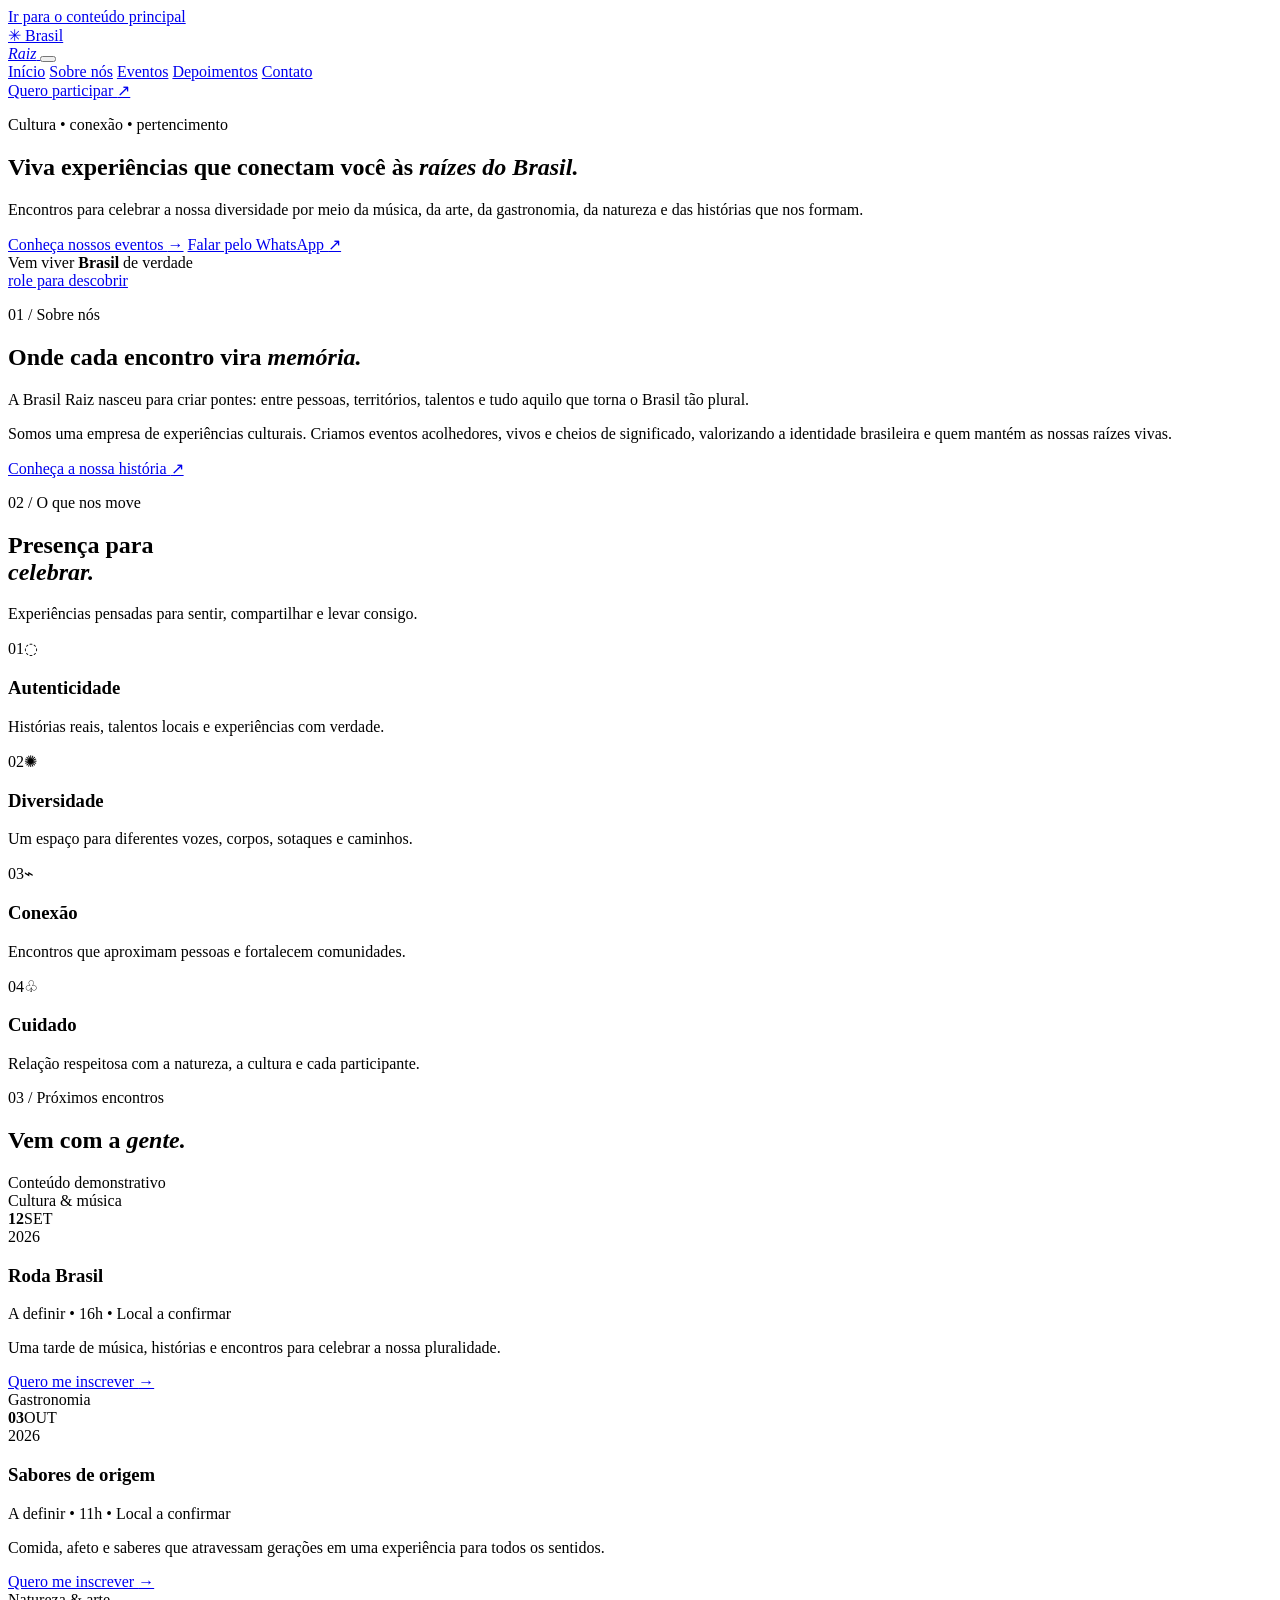
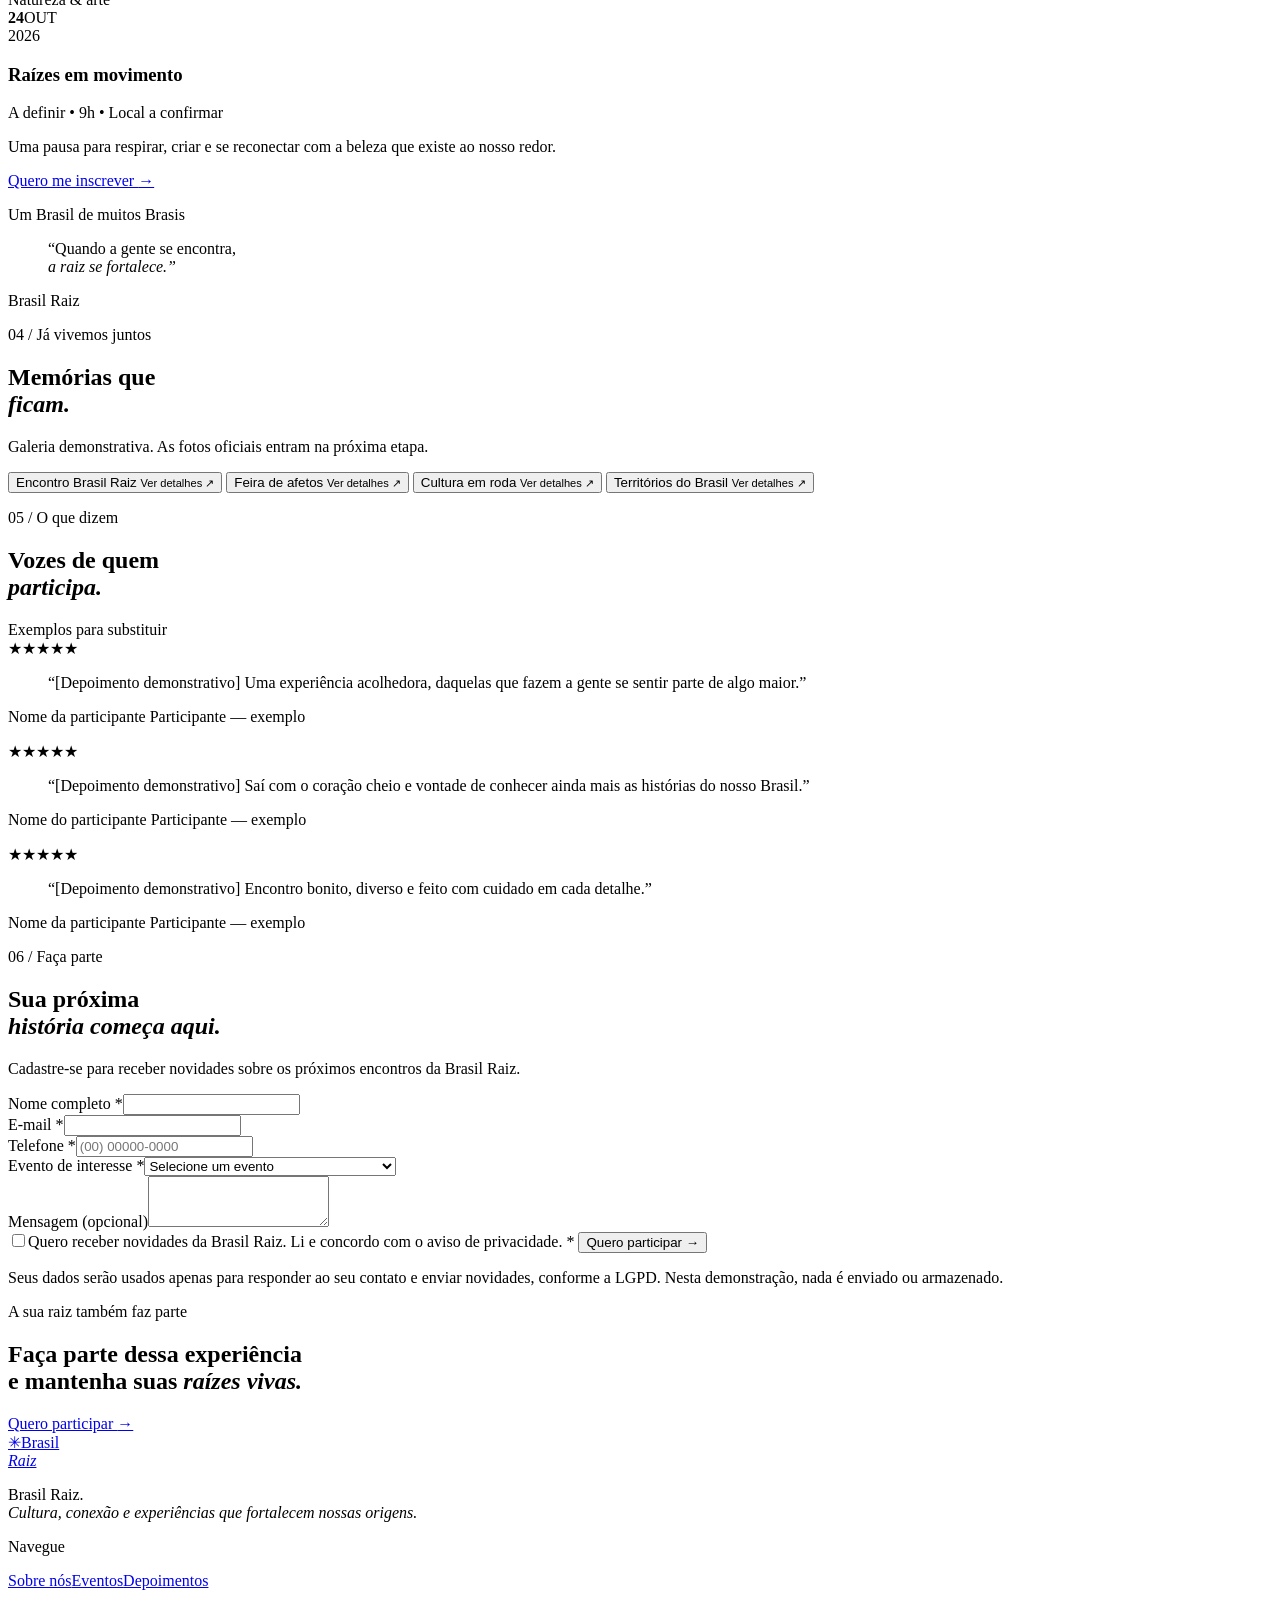
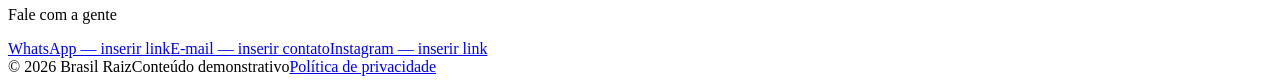
==== index.html @ 920eb9b8 "STRO" ====
<!doctype html>
<html lang="pt-BR">
  <head>
    <meta charset="UTF-8" />
    <meta name="viewport" content="width=device-width, initial-scale=1.0" />
    <meta name="description" content="Brasil Raiz: eventos, cultura, natureza e experiências que conectam você às raízes do Brasil." />
    <meta name="theme-color" content="#00A859" />
    <title>Brasil Raiz | Cultura, conexão e experiências</title>
    <link rel="preconnect" href="https://fonts.googleapis.com" />
    <link rel="preconnect" href="https://fonts.gstatic.com" crossorigin />
    <link href="https://fonts.googleapis.com/css2?family=DM+Sans:wght@400;500;600;700&family=Playfair+Display:ital,wght@0,500;0,600;1,500;1,600&display=swap" rel="stylesheet" />
    <link rel="stylesheet" href="Untitled-2.css" />
  </head>
  <body>
    <a class="skip-link" href="#conteudo">Ir para o conteúdo principal</a>

    <header class="site-header">
      <a class="brand" href="#inicio" aria-label="Brasil Raiz, início">
        <span class="brand-mark" aria-hidden="true">✳</span>
        <span>Brasil<br /><em>Raiz</em></span>
      </a>

      <button class="menu-toggle" type="button" aria-label="Abrir menu" aria-expanded="false" aria-controls="main-nav">
        <span></span><span></span>
      </button>

      <nav class="main-nav" id="main-nav" aria-label="Navegação principal">
        <a href="#inicio">Início</a>
        <a href="#sobre">Sobre nós</a>
        <a href="#eventos">Eventos</a>
        <a href="#depoimentos">Depoimentos</a>
        <a href="#contato">Contato</a>
      </nav>

      <a class="button button-small button-yellow header-cta" href="#inscricao">Quero participar <span>↗</span></a>
    </header>

    <main id="conteudo">
      <section class="hero" id="inicio" aria-labelledby="hero-title">
        <div class="hero-copy reveal">
          <p class="eyebrow light">Cultura • conexão • pertencimento</p>
          <h1 id="hero-title">Viva experiências que conectam você às <em>raízes do Brasil.</em></h1>
          <p class="hero-text">Encontros para celebrar a nossa diversidade por meio da música, da arte, da gastronomia, da natureza e das histórias que nos formam.</p>
          <div class="hero-actions">
            <a class="button button-yellow" href="#eventos">Conheça nossos eventos <span>→</span></a>
            <a class="button button-outline-light js-whatsapp" href="#contato">Falar pelo WhatsApp <span>↗</span></a>
          </div>
        </div>
        <div class="hero-badge" aria-hidden="true">
          <span>Vem viver</span>
          <strong>Brasil</strong>
          <span>de verdade</span>
        </div>
        <a class="hero-scroll" href="#sobre"><span>role para descobrir</span><span class="scroll-line"></span></a>
      </section>

      <section class="intro section-pad" id="sobre" aria-labelledby="sobre-title">
        <div class="intro-heading reveal">
          <p class="eyebrow">01 / Sobre nós</p>
          <h2 id="sobre-title">Onde cada encontro vira <em>memória.</em></h2>
        </div>
        <div class="intro-content reveal">
          <p class="large-copy">A Brasil Raiz nasceu para criar pontes: entre pessoas, territórios, talentos e tudo aquilo que torna o Brasil tão plural.</p>
          <p>Somos uma empresa de experiências culturais. Criamos eventos acolhedores, vivos e cheios de significado, valorizando a identidade brasileira e quem mantém as nossas raízes vivas.</p>
          <a class="text-link" href="#contato">Conheça a nossa história <span>↗</span></a>
        </div>
      </section>

      <section class="values section-pad" aria-labelledby="valores-title">
        <div class="section-intro reveal">
          <div>
            <p class="eyebrow">02 / O que nos move</p>
            <h2 id="valores-title">Presença para<br /><em>celebrar.</em></h2>
          </div>
          <p class="section-note">Experiências pensadas para sentir, compartilhar e levar consigo.</p>
        </div>
        <div class="value-grid">
          <article class="value-card reveal">
            <span class="value-number">01</span><span class="value-icon" aria-hidden="true">◌</span>
            <h3>Autenticidade</h3><p>Histórias reais, talentos locais e experiências com verdade.</p>
          </article>
          <article class="value-card value-card-highlight reveal">
            <span class="value-number">02</span><span class="value-icon" aria-hidden="true">✺</span>
            <h3>Diversidade</h3><p>Um espaço para diferentes vozes, corpos, sotaques e caminhos.</p>
          </article>
          <article class="value-card reveal">
            <span class="value-number">03</span><span class="value-icon" aria-hidden="true">⌁</span>
            <h3>Conexão</h3><p>Encontros que aproximam pessoas e fortalecem comunidades.</p>
          </article>
          <article class="value-card reveal">
            <span class="value-number">04</span><span class="value-icon" aria-hidden="true">♧</span>
            <h3>Cuidado</h3><p>Relação respeitosa com a natureza, a cultura e cada participante.</p>
          </article>
        </div>
      </section>

      <section class="events section-pad" id="eventos" aria-labelledby="eventos-title">
        <div class="section-intro reveal">
          <div>
            <p class="eyebrow">03 / Próximos encontros</p>
            <h2 id="eventos-title">Vem com a <em>gente.</em></h2>
          </div>
          <span class="demo-label">Conteúdo demonstrativo</span>
        </div>
        <div class="event-grid">
          <article class="event-card reveal">
            <div class="event-image event-image-one" role="img" aria-label="Pessoas reunidas em um evento cultural ao ar livre">
              <span class="event-category">Cultura &amp; música</span>
            </div>
            <div class="event-body">
              <div class="event-date"><strong>12</strong><span>SET<br />2026</span></div>
              <div><h3>Roda Brasil</h3><p class="event-meta">A definir • 16h • Local a confirmar</p><p>Uma tarde de música, histórias e encontros para celebrar a nossa pluralidade.</p></div>
            </div>
            <a class="text-link event-link" href="#inscricao" data-event="Roda Brasil">Quero me inscrever <span>→</span></a>
          </article>
          <article class="event-card reveal">
            <div class="event-image event-image-two" role="img" aria-label="Mesa com elementos de gastronomia brasileira">
              <span class="event-category">Gastronomia</span>
            </div>
            <div class="event-body">
              <div class="event-date"><strong>03</strong><span>OUT<br />2026</span></div>
              <div><h3>Sabores de origem</h3><p class="event-meta">A definir • 11h • Local a confirmar</p><p>Comida, afeto e saberes que atravessam gerações em uma experiência para todos os sentidos.</p></div>
            </div>
            <a class="text-link event-link" href="#inscricao" data-event="Sabores de origem">Quero me inscrever <span>→</span></a>
          </article>
          <article class="event-card reveal">
            <div class="event-image event-image-three" role="img" aria-label="Paisagem natural brasileira com vegetação exuberante">
              <span class="event-category">Natureza &amp; arte</span>
            </div>
            <div class="event-body">
              <div class="event-date"><strong>24</strong><span>OUT<br />2026</span></div>
              <div><h3>Raízes em movimento</h3><p class="event-meta">A definir • 9h • Local a confirmar</p><p>Uma pausa para respirar, criar e se reconectar com a beleza que existe ao nosso redor.</p></div>
            </div>
            <a class="text-link event-link" href="#inscricao" data-event="Raízes em movimento">Quero me inscrever <span>→</span></a>
          </article>
        </div>
      </section>

      <section class="quote-band">
        <p class="eyebrow light">Um Brasil de muitos Brasis</p>
        <blockquote>“Quando a gente se encontra,<br /><em>a raiz se fortalece.”</em></blockquote>
        <span class="quote-signature">Brasil Raiz</span>
      </section>

      <section class="gallery section-pad" id="realizados" aria-labelledby="realizados-title">
        <div class="section-intro reveal">
          <div>
            <p class="eyebrow">04 / Já vivemos juntos</p>
            <h2 id="realizados-title">Memórias que<br /><em>ficam.</em></h2>
          </div>
          <p class="section-note">Galeria demonstrativa. As fotos oficiais entram na próxima etapa.</p>
        </div>
        <div class="gallery-grid">
          <button class="gallery-item gallery-one reveal" type="button" data-title="Encontro Brasil Raiz" aria-label="Ver detalhes do Encontro Brasil Raiz"><span>Encontro Brasil Raiz <small>Ver detalhes ↗</small></span></button>
          <button class="gallery-item gallery-two reveal" type="button" data-title="Feira de afetos" aria-label="Ver detalhes da Feira de afetos"><span>Feira de afetos <small>Ver detalhes ↗</small></span></button>
          <button class="gallery-item gallery-three reveal" type="button" data-title="Cultura em roda" aria-label="Ver detalhes da Cultura em roda"><span>Cultura em roda <small>Ver detalhes ↗</small></span></button>
          <button class="gallery-item gallery-four reveal" type="button" data-title="Territórios do Brasil" aria-label="Ver detalhes de Territórios do Brasil"><span>Territórios do Brasil <small>Ver detalhes ↗</small></span></button>
        </div>
      </section>

      <section class="testimonials section-pad" id="depoimentos" aria-labelledby="depoimentos-title">
        <div class="section-intro reveal">
          <div><p class="eyebrow">05 / O que dizem</p><h2 id="depoimentos-title">Vozes de quem<br /><em>participa.</em></h2></div>
          <span class="demo-label">Exemplos para substituir</span>
        </div>
        <div class="testimonial-grid">
          <article class="testimonial reveal"><div class="stars" aria-label="Avaliação demonstrativa: 5 de 5 estrelas">★★★★★</div><blockquote>“[Depoimento demonstrativo] Uma experiência acolhedora, daquelas que fazem a gente se sentir parte de algo maior.”</blockquote><p class="person">Nome da participante <span>Participante — exemplo</span></p></article>
          <article class="testimonial testimonial-green reveal"><div class="stars" aria-label="Avaliação demonstrativa: 5 de 5 estrelas">★★★★★</div><blockquote>“[Depoimento demonstrativo] Saí com o coração cheio e vontade de conhecer ainda mais as histórias do nosso Brasil.”</blockquote><p class="person">Nome do participante <span>Participante — exemplo</span></p></article>
          <article class="testimonial reveal"><div class="stars" aria-label="Avaliação demonstrativa: 5 de 5 estrelas">★★★★★</div><blockquote>“[Depoimento demonstrativo] Encontro bonito, diverso e feito com cuidado em cada detalhe.”</blockquote><p class="person">Nome da participante <span>Participante — exemplo</span></p></article>
        </div>
      </section>

      <section class="signup section-pad" id="inscricao" aria-labelledby="inscricao-title">
        <div class="signup-copy reveal">
          <p class="eyebrow light">06 / Faça parte</p>
          <h2 id="inscricao-title">Sua próxima<br /><em>história começa aqui.</em></h2>
          <p>Cadastre-se para receber novidades sobre os próximos encontros da Brasil Raiz.</p>
        </div>
        <form class="signup-form reveal" id="signup-form" novalidate>
          <div class="form-row">
            <div class="field"><label for="name">Nome completo <span>*</span></label><input id="name" name="name" type="text" autocomplete="name" aria-describedby="name-error" required /><small class="field-error" id="name-error"></small></div>
            <div class="field"><label for="email">E-mail <span>*</span></label><input id="email" name="email" type="email" autocomplete="email" aria-describedby="email-error" required /><small class="field-error" id="email-error"></small></div>
          </div>
          <div class="form-row">
            <div class="field"><label for="phone">Telefone <span>*</span></label><input id="phone" name="phone" type="tel" inputmode="tel" autocomplete="tel" aria-describedby="phone-error" placeholder="(00) 00000-0000" required /><small class="field-error" id="phone-error"></small></div>
            <div class="field"><label for="event">Evento de interesse <span>*</span></label><select id="event" name="event" aria-describedby="event-error" required><option value="">Selecione um evento</option><option>Roda Brasil (demonstração)</option><option>Sabores de origem (demonstração)</option><option>Raízes em movimento (demonstração)</option></select><small class="field-error" id="event-error"></small></div>
          </div>
          <div class="field"><label for="message">Mensagem <span>(opcional)</span></label><textarea id="message" name="message" rows="3"></textarea></div>
          <label class="checkbox-field"><input id="consent" name="consent" type="checkbox" aria-describedby="consent-error" required /><span>Quero receber novidades da Brasil Raiz. Li e concordo com o aviso de privacidade. <span>*</span></span></label>
          <small class="field-error" id="consent-error"></small>
          <button class="button button-yellow" type="submit">Quero participar <span>→</span></button>
          <p class="privacy-note">Seus dados serão usados apenas para responder ao seu contato e enviar novidades, conforme a LGPD. Nesta demonstração, nada é enviado ou armazenado.</p>
          <p class="form-feedback" id="form-feedback" role="status" aria-live="polite"></p>
        </form>
      </section>

      <section class="final-cta" aria-labelledby="cta-title">
        <p class="eyebrow">A sua raiz também faz parte</p>
        <h2 id="cta-title">Faça parte dessa experiência<br />e mantenha suas <em>raízes vivas.</em></h2>
        <a class="button button-dark" href="#inscricao">Quero participar <span>→</span></a>
      </section>
    </main>

    <footer class="site-footer" id="contato">
      <div class="footer-top">
        <a class="brand footer-brand" href="#inicio" aria-label="Brasil Raiz, início"><span class="brand-mark" aria-hidden="true">✳</span><span>Brasil<br /><em>Raiz</em></span></a>
        <p>Brasil Raiz.<br /><em>Cultura, conexão e experiências que fortalecem nossas origens.</em></p>
        <div class="footer-links">
          <div><p class="eyebrow">Navegue</p><a href="#sobre">Sobre nós</a><a href="#eventos">Eventos</a><a href="#depoimentos">Depoimentos</a></div>
          <div><p class="eyebrow">Fale com a gente</p><a class="js-whatsapp" href="#contato">WhatsApp — inserir link</a><a href="#contato">E-mail — inserir contato</a><a href="#contato">Instagram — inserir link</a></div>
        </div>
      </div>
      <div class="footer-bottom"><span>© 2026 Brasil Raiz</span><span>Conteúdo demonstrativo</span><a href="#contato">Política de privacidade</a></div>
    </footer>

    <div class="modal" id="detail-modal" role="dialog" aria-modal="true" aria-labelledby="modal-title" hidden>
      <div class="modal-card"><button class="modal-close" type="button" aria-label="Fechar detalhes">×</button><p class="eyebrow">Memória Brasil Raiz</p><h2 id="modal-title">Evento realizado</h2><p>Esta área receberá fotos, vídeos e a história completa do evento. O conteúdo oficial será adicionado quando for enviado.</p></div>
    </div>
    <div class="toast" role="status" aria-live="polite"></div>
    <script src="Untitled-1.js"></script>
  </body>
</html>
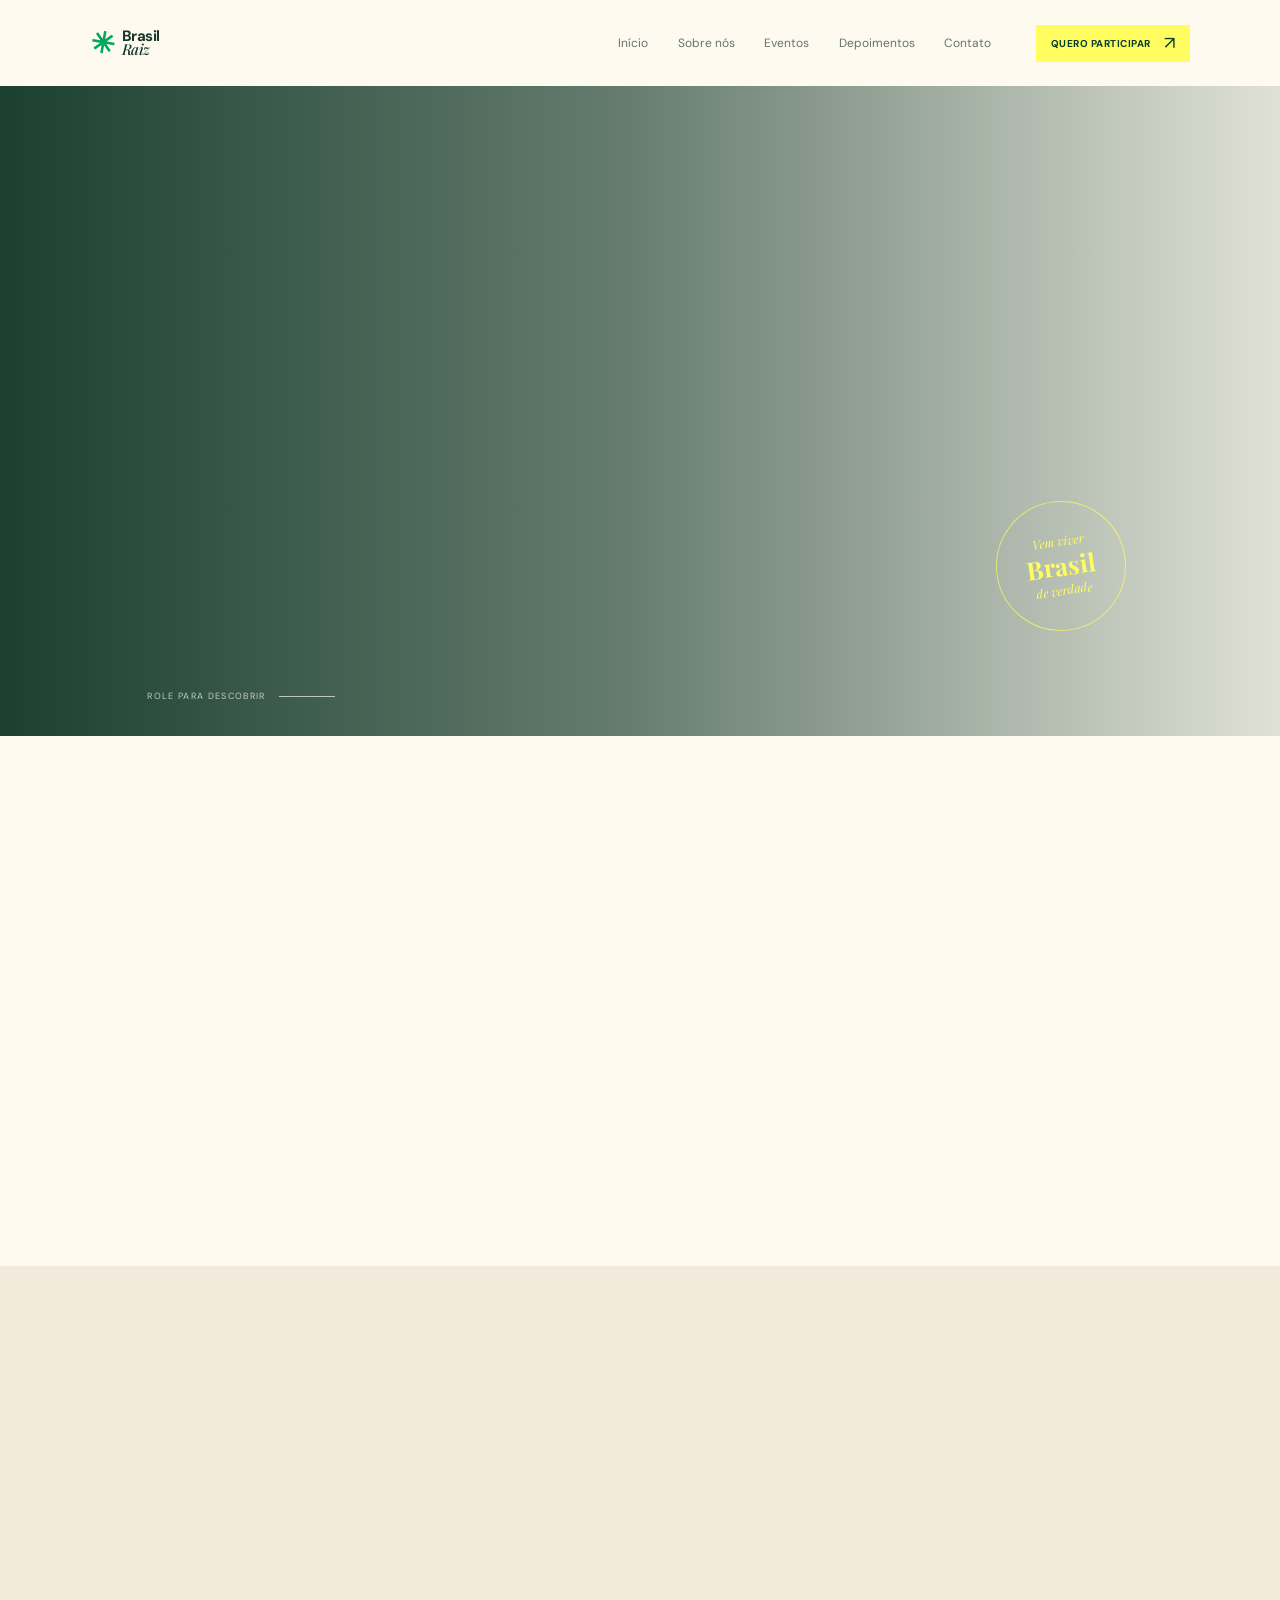
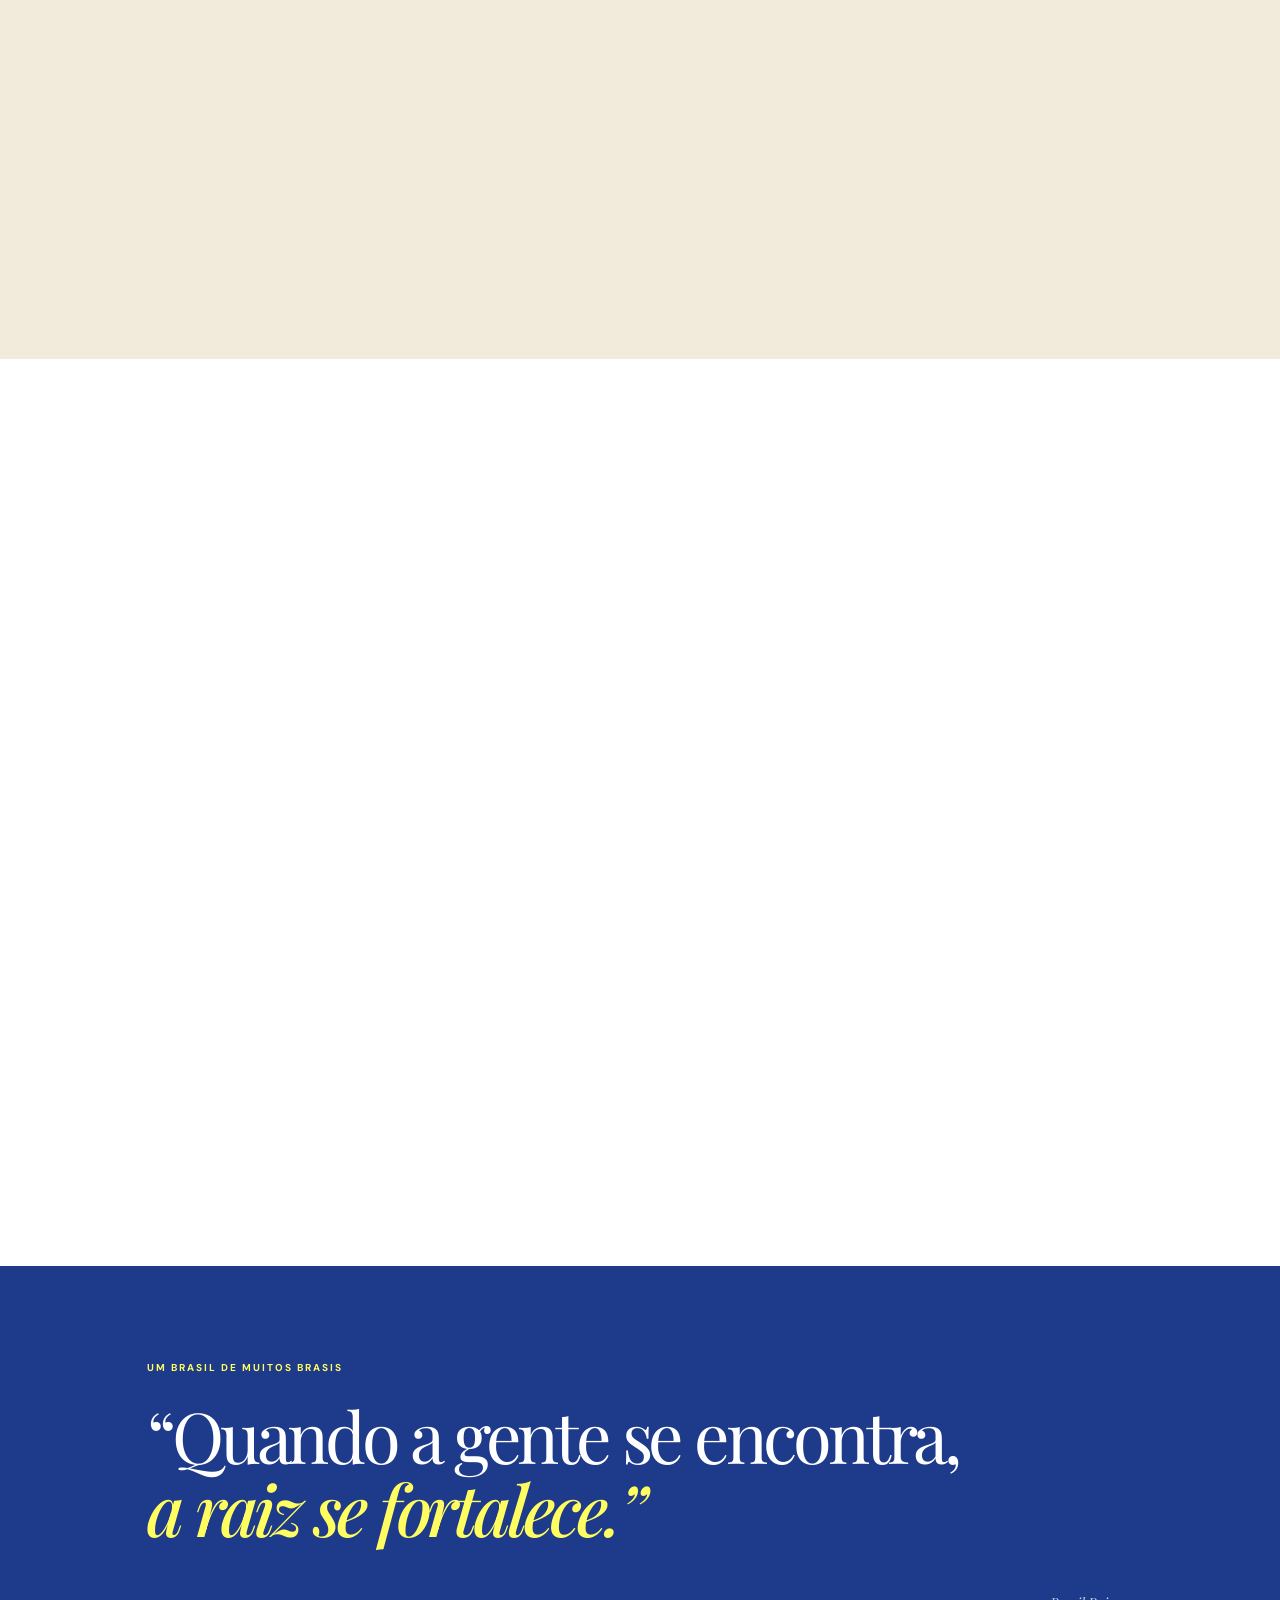
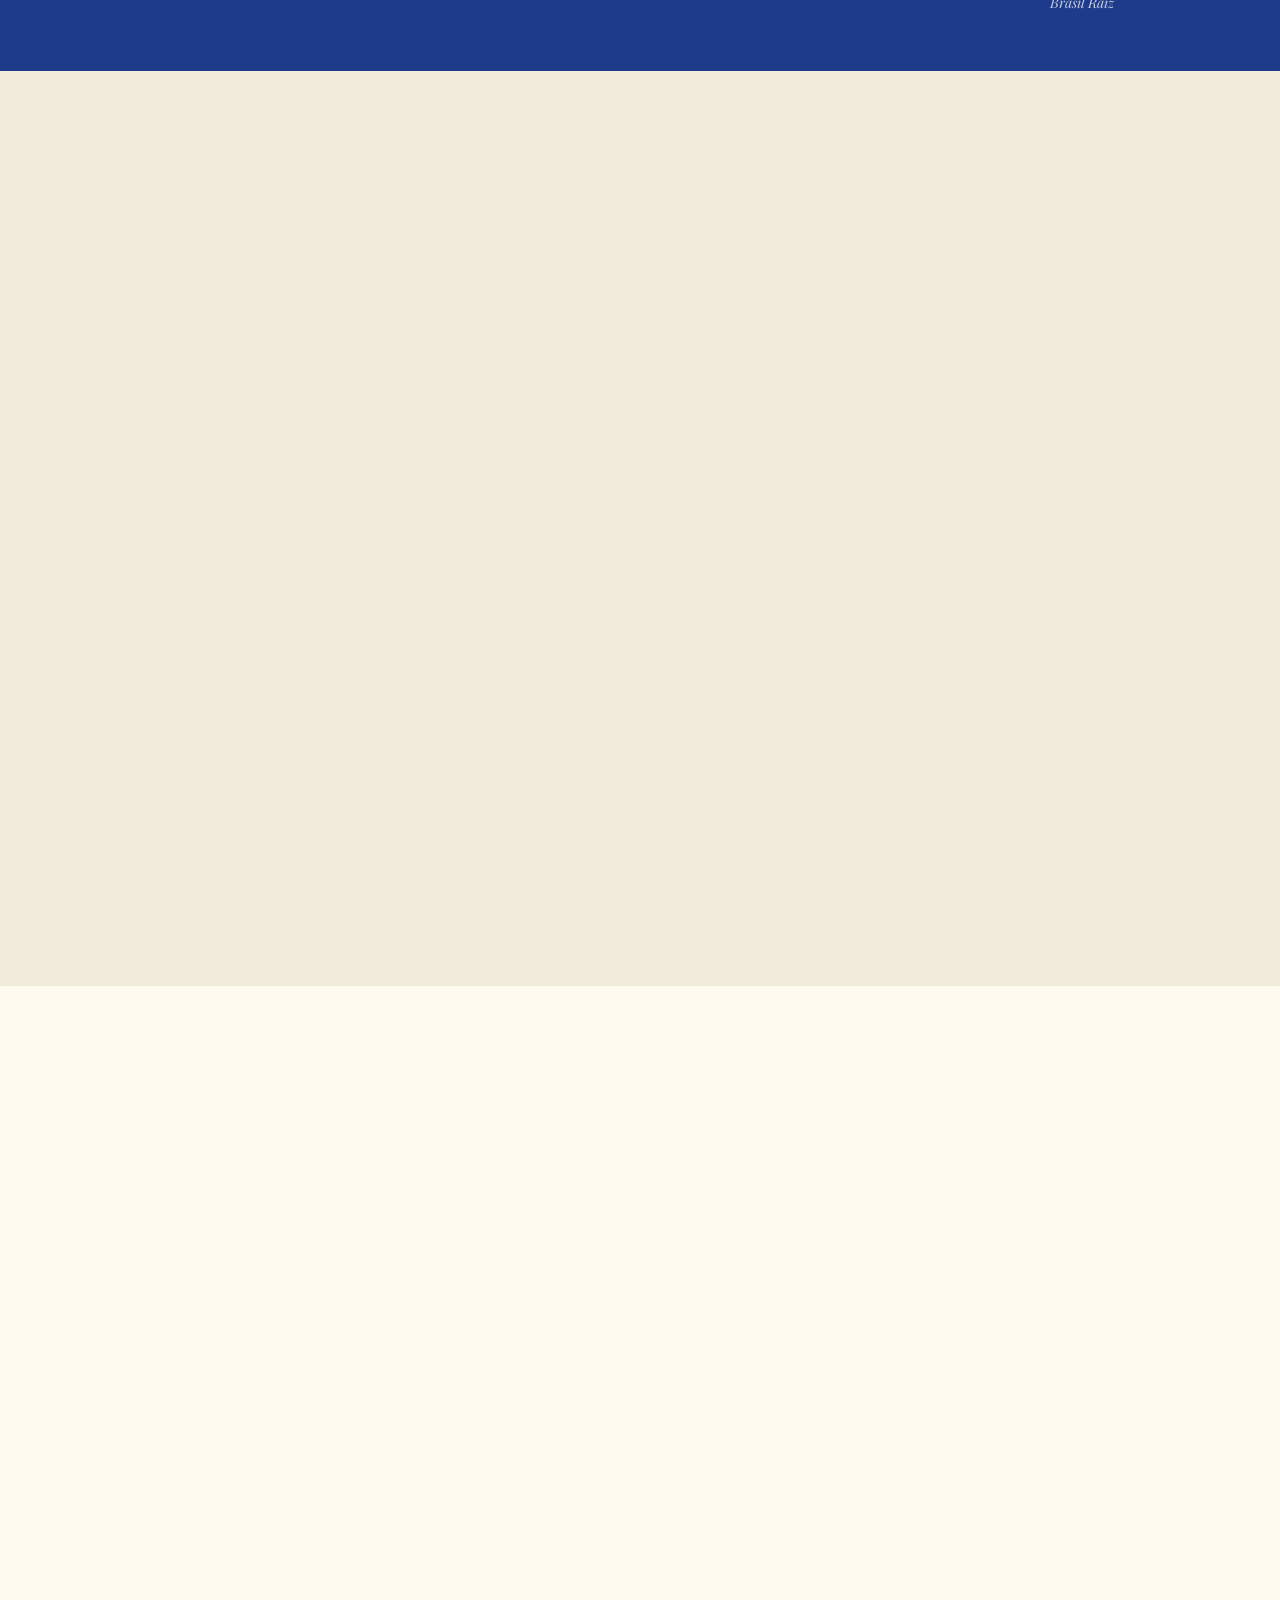
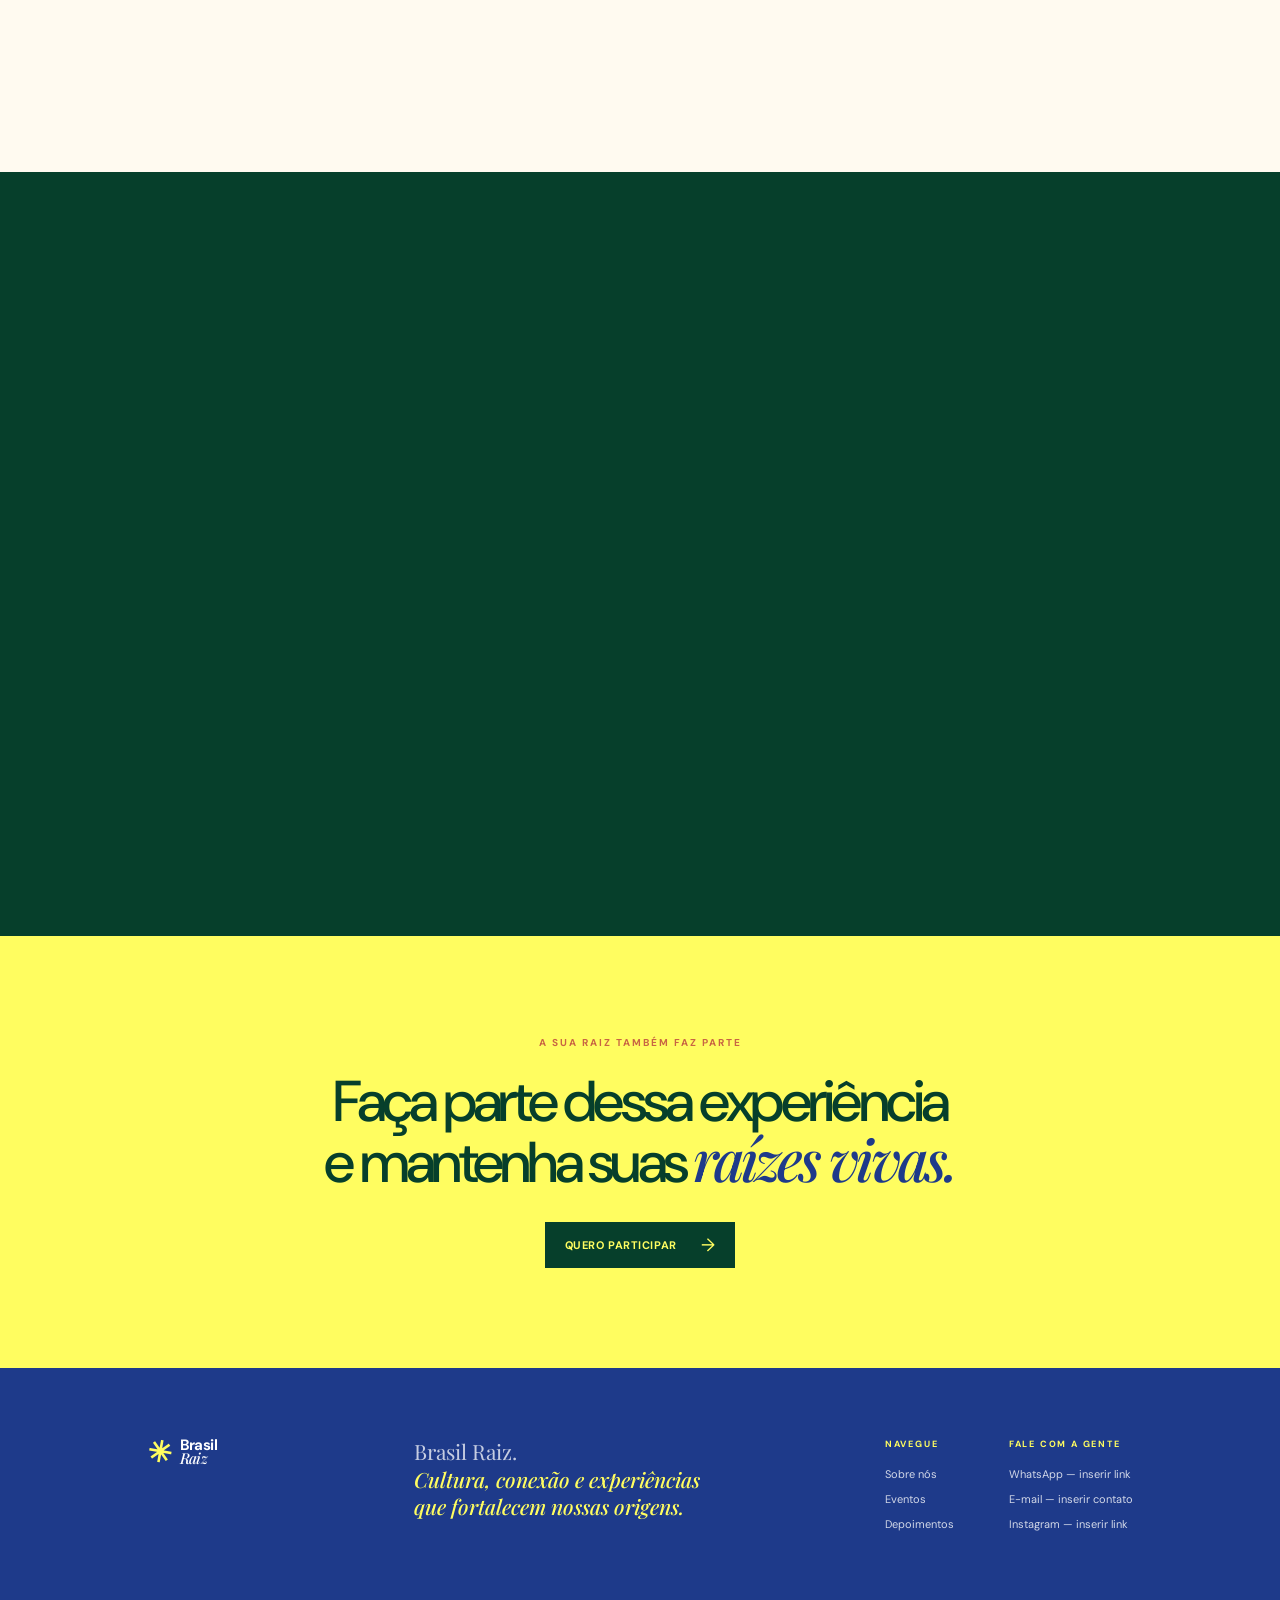
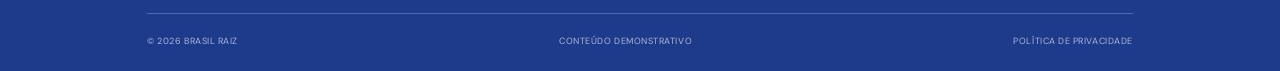
==== commit 6c6b9882: "css fix" ====
--- a/index.html
+++ b/index.html
@@ -10,7 +10,7 @@
     <link rel="preconnect" href="https://fonts.googleapis.com" />
     <link rel="preconnect" href="https://fonts.gstatic.com" crossorigin />
     <link href="https://fonts.googleapis.com/css2?family=DM+Sans:wght@400;500;600;700&family=Playfair+Display:ital,wght@0,500;0,600;1,500;1,600&display=swap" rel="stylesheet" />
-    <link rel="stylesheet" href="Untitled-2.css" />
+    <link rel="stylesheet" href="/style.css" />
   </head>
   <body>
     <a class="skip-link" href="#conteudo">Ir para o conteúdo principal</a>
--- a/style.css
+++ b/style.css
@@ -0,0 +1,235 @@
+
+:root {
+  --yellow: #fffd60;
+  --white: #ffffff;
+  --green: #00a859;
+  --green-dark: #063f2b;
+  --blue: #1e3a8a;
+  --terracotta: #c86543;
+  --cream: #fffaf0;
+  --sand: #f2eadb;
+  --ink: #17352a;
+  --muted: #65736b;
+  --line: rgba(23, 53, 42, 0.16);
+  --serif: "Playfair Display", Georgia, serif;
+  --sans: "DM Sans", Arial, sans-serif;
+}
+
+* { box-sizing: border-box; }
+html { scroll-behavior: smooth; }
+body { margin: 0; background: var(--cream); color: var(--ink); font-family: var(--sans); }
+body.modal-open { overflow: hidden; }
+a { color: inherit; text-decoration: none; }
+button, input, select, textarea { font: inherit; }
+button { border: 0; cursor: pointer; }
+:focus-visible { outline: 3px solid var(--blue); outline-offset: 3px; }
+.skip-link { background: var(--blue); color: var(--white); left: 12px; padding: 10px 14px; position: fixed; top: -60px; z-index: 20; }
+.skip-link:focus { top: 12px; }
+
+.site-header { align-items: center; background: var(--cream); display: flex; height: 86px; justify-content: space-between; padding: 0 7%; position: relative; z-index: 5; }
+.brand { align-items: center; display: flex; font-size: 15px; font-weight: 700; letter-spacing: -.04em; line-height: .86; }
+.brand em, h1 em, h2 em, blockquote em, .final-cta em, .site-footer p em { font-family: var(--serif); font-weight: 500; }
+.brand-mark { color: var(--green); font-size: 29px; line-height: 1; margin-right: 9px; transform: rotate(10deg); }
+.main-nav { display: flex; gap: clamp(18px, 2.3vw, 38px); margin-left: auto; margin-right: clamp(18px, 3.5vw, 55px); }
+.main-nav a { color: var(--muted); font-size: 12px; transition: color .2s; }
+.main-nav a:hover { color: var(--green); }
+.menu-toggle { background: none; display: none; padding: 10px 0 10px 10px; }
+.menu-toggle span { background: var(--ink); display: block; height: 2px; margin: 5px 0; width: 23px; }
+
+.button { align-items: center; display: inline-flex; font-size: 11px; font-weight: 700; gap: 24px; justify-content: center; letter-spacing: .05em; padding: 16px 20px; text-transform: uppercase; transition: background .25s, color .25s, gap .25s, transform .25s; }
+.button:hover { gap: 31px; transform: translateY(-2px); }
+.button span { font-size: 18px; font-weight: 400; line-height: 0; }
+.button-small { font-size: 10px; gap: 13px; padding: 12px 15px; }
+.button-small:hover { gap: 17px; }
+.button-yellow { background: var(--yellow); color: var(--green-dark); }
+.button-yellow:hover { background: var(--white); }
+.button-dark { background: var(--green-dark); color: var(--yellow); }
+.button-dark:hover { background: var(--blue); }
+.button-outline-light { border: 1px solid rgba(255,255,255,.6); color: var(--white); }
+.button-outline-light:hover { background: var(--white); color: var(--green-dark); }
+
+.hero { background: linear-gradient(90deg, rgba(4, 45, 29, .91) 0%, rgba(4, 45, 29, .61) 49%, rgba(4, 45, 29, .12)), url("https://images.unsplash.com/photo-1517457373958-b7bdd4587205?auto=format&fit=crop&w=2000&q=85") center / cover; color: var(--white); min-height: 650px; padding: 125px 11.5% 90px; position: relative; }
+.hero-copy { max-width: 670px; }
+.eyebrow { color: var(--green); font-size: 10px; font-weight: 700; letter-spacing: .2em; margin: 0 0 25px; text-transform: uppercase; }
+.eyebrow.light { color: var(--yellow); }
+h1, h2 { font-size: clamp(43px, 5.3vw, 78px); font-weight: 500; letter-spacing: -.065em; line-height: .98; margin: 0; }
+h1 em { color: var(--yellow); }
+h2 em { color: var(--green); }
+.hero-text { color: rgba(255,255,255,.84); font-size: 16px; line-height: 1.7; margin: 30px 0 36px; max-width: 545px; }
+.hero-actions { display: flex; flex-wrap: wrap; gap: 12px; }
+.hero-badge { align-items: center; border: 1px solid rgba(255,253,96,.7); border-radius: 50%; bottom: 105px; color: var(--yellow); display: flex; flex-direction: column; font-family: var(--serif); font-size: 12px; font-style: italic; height: 130px; justify-content: center; line-height: 1.1; position: absolute; right: 12%; transform: rotate(-8deg); width: 130px; }
+.hero-badge strong { font-size: 25px; font-style: normal; margin: 4px 0; }
+.hero-scroll { align-items: center; bottom: 34px; color: rgba(255,255,255,.7); display: flex; font-size: 9px; gap: 13px; letter-spacing: .15em; position: absolute; text-transform: uppercase; }
+.scroll-line { background: rgba(255,255,255,.65); display: inline-block; height: 1px; width: 56px; }
+
+.section-pad { padding: 120px 11.5%; }
+.intro { display: grid; gap: 10%; grid-template-columns: 1fr 1fr; }
+.intro h2, .gallery h2, .testimonials h2 { font-size: clamp(42px, 4.6vw, 68px); max-width: 550px; }
+.intro-content { max-width: 470px; padding-top: 49px; }
+.large-copy { font-family: var(--serif); font-size: 24px; line-height: 1.3; margin: 0 0 24px; }
+.intro-content > p:not(.large-copy), .section-note { color: var(--muted); font-size: 13px; line-height: 1.75; }
+.text-link { border-bottom: 1px solid currentColor; display: inline-flex; font-size: 11px; font-weight: 700; gap: 19px; letter-spacing: .06em; margin-top: 18px; padding-bottom: 9px; text-transform: uppercase; transition: color .2s, gap .2s; }
+.text-link:hover { color: var(--terracotta); gap: 26px; }
+.text-link span { font-size: 16px; font-weight: 400; line-height: .7; }
+
+.values, .gallery, .testimonials { background: var(--sand); }
+.section-intro { align-items: flex-end; display: flex; justify-content: space-between; margin-bottom: 50px; }
+.section-intro h2 { font-size: clamp(42px, 4.6vw, 64px); }
+.section-note { margin: 0; max-width: 240px; }
+.value-grid { display: grid; gap: 18px; grid-template-columns: repeat(4, 1fr); }
+.value-card { background: var(--cream); min-height: 245px; padding: 24px; position: relative; }
+.value-card-highlight { background: var(--green); color: var(--white); }
+.value-number { font-size: 11px; font-weight: 700; letter-spacing: .1em; }
+.value-icon { color: var(--terracotta); float: right; font-family: var(--serif); font-size: 31px; line-height: .7; }
+.value-card-highlight .value-icon { color: var(--yellow); }
+.value-card h3 { font-family: var(--serif); font-size: 24px; font-weight: 500; margin: 72px 0 12px; }
+.value-card p { color: var(--muted); font-size: 12px; line-height: 1.65; margin: 0; }
+.value-card-highlight p { color: rgba(255,255,255,.84); }
+
+.events { background: var(--white); }
+.demo-label { background: rgba(200,101,67,.12); color: var(--terracotta); font-size: 10px; font-weight: 700; letter-spacing: .1em; padding: 9px 12px; text-transform: uppercase; }
+.event-grid { display: grid; gap: 22px; grid-template-columns: repeat(3, 1fr); }
+.event-card { background: var(--cream); padding-bottom: 23px; }
+.event-image { background-position: center; background-size: cover; height: 255px; overflow: hidden; padding: 15px; position: relative; }
+.event-image-one { background-image: url("https://images.unsplash.com/photo-1529156069898-49953e39b3ac?auto=format&fit=crop&w=900&q=80"); }
+.event-image-two { background-image: url("https://images.unsplash.com/photo-1556910103-1c02745aae4d?auto=format&fit=crop&w=900&q=80"); }
+.event-image-three { background-image: url("https://images.unsplash.com/photo-1441974231531-c6227db76b6e?auto=format&fit=crop&w=900&q=80"); }
+.event-image::after, .gallery-item::after { background: rgba(3, 47, 31, .12); content: ""; inset: 0; position: absolute; transition: background .3s; }
+.event-card:hover .event-image::after, .gallery-item:hover::after { background: rgba(0,168,89,.17); }
+.event-category { background: var(--yellow); color: var(--green-dark); font-size: 9px; font-weight: 700; letter-spacing: .1em; padding: 8px 10px; position: relative; text-transform: uppercase; z-index: 1; }
+.event-body { display: grid; gap: 15px; grid-template-columns: 61px 1fr; padding: 24px 22px 0; }
+.event-date { align-items: center; border-right: 1px solid var(--line); display: flex; flex-direction: column; height: fit-content; padding-right: 14px; }
+.event-date strong { color: var(--green); font-family: var(--serif); font-size: 39px; font-weight: 500; line-height: .9; }
+.event-date span { font-size: 9px; font-weight: 700; letter-spacing: .08em; line-height: 1.3; margin-top: 8px; text-align: center; }
+.event-body h3 { font-family: var(--serif); font-size: 25px; font-weight: 500; margin: -3px 0 7px; }
+.event-body p { color: var(--muted); font-size: 12px; line-height: 1.55; margin: 0; }
+.event-body .event-meta { color: var(--terracotta); font-size: 10px; font-weight: 700; margin-bottom: 12px; }
+.event-link { margin-left: 22px; }
+
+.quote-band { background: var(--blue); color: var(--white); min-height: 405px; padding: 95px 11.5%; position: relative; }
+.quote-band blockquote { font-family: var(--serif); font-size: clamp(40px, 5.5vw, 76px); letter-spacing: -.06em; line-height: 1.04; margin: 0; }
+.quote-band blockquote em { color: var(--yellow); }
+.quote-signature { bottom: 59px; color: rgba(255,255,255,.75); font-family: var(--serif); font-size: 14px; font-style: italic; position: absolute; right: 13%; }
+
+.gallery-grid { display: grid; gap: 17px; grid-template-columns: 1.25fr .85fr .85fr; grid-template-rows: 225px 225px; }
+.gallery-item { background-position: center; background-size: cover; color: var(--white); display: flex; flex-direction: column; justify-content: flex-end; min-width: 0; overflow: hidden; padding: 22px; position: relative; text-align: left; }
+.gallery-item::before { background: linear-gradient(0deg, rgba(2,32,21,.76), transparent 62%); content: ""; inset: 0; position: absolute; z-index: 1; }
+.gallery-item span { font-family: var(--serif); font-size: 23px; position: relative; z-index: 2; }
+.gallery-item small { display: block; font-family: var(--sans); font-size: 9px; font-weight: 700; letter-spacing: .1em; margin-top: 9px; text-transform: uppercase; }
+.gallery-one { background-image: url("https://images.unsplash.com/photo-1501386761578-eac5c94b800a?auto=format&fit=crop&w=1200&q=80"); grid-row: span 2; }
+.gallery-two { background-image: url("https://images.unsplash.com/photo-1519671482749-fd09be7ccebf?auto=format&fit=crop&w=900&q=80"); }
+.gallery-three { background-image: url("https://images.unsplash.com/photo-1506157786151-b8491531f063?auto=format&fit=crop&w=900&q=80"); }
+.gallery-four { background-image: url("https://images.unsplash.com/photo-1470770841072-f978cf4d019e?auto=format&fit=crop&w=900&q=80"); grid-column: 2 / span 2; }
+
+.testimonials { background: var(--cream); }
+.testimonial-grid { display: grid; gap: 18px; grid-template-columns: repeat(3, 1fr); }
+.testimonial { background: var(--white); padding: 30px; }
+.testimonial-green { background: var(--green); color: var(--white); }
+.stars { color: var(--terracotta); font-size: 14px; letter-spacing: .15em; }
+.testimonial-green .stars { color: var(--yellow); }
+.testimonial blockquote { font-family: var(--serif); font-size: 20px; line-height: 1.35; margin: 28px 0 37px; }
+.person { font-size: 11px; font-weight: 700; margin: 0; }
+.person span { color: var(--muted); display: block; font-size: 10px; font-weight: 400; margin-top: 5px; }
+.testimonial-green .person span { color: rgba(255,255,255,.75); }
+
+.signup { background: var(--green-dark); color: var(--white); display: grid; gap: 12%; grid-template-columns: .9fr 1.1fr; }
+.signup-copy h2 { font-size: clamp(40px, 4.4vw, 64px); }
+.signup-copy h2 em { color: var(--yellow); }
+.signup-copy > p:last-child { color: rgba(255,255,255,.78); font-size: 14px; line-height: 1.7; margin-top: 27px; max-width: 340px; }
+.signup-form { align-self: center; }
+.form-row { display: grid; gap: 20px; grid-template-columns: 1fr 1fr; }
+.field { margin-bottom: 21px; }
+.field label { display: block; font-size: 11px; font-weight: 700; letter-spacing: .06em; margin-bottom: 8px; text-transform: uppercase; }
+.field label span, .checkbox-field > span > span { color: var(--yellow); }
+.field input, .field select, .field textarea { background: transparent; border: 0; border-bottom: 1px solid rgba(255,255,255,.45); border-radius: 0; color: var(--white); outline: 0; padding: 10px 0; width: 100%; }
+.field input:focus, .field select:focus, .field textarea:focus { border-color: var(--yellow); }
+.field select option { color: var(--ink); }
+.field textarea { min-height: 72px; resize: vertical; }
+.field input::placeholder, .field textarea::placeholder { color: rgba(255,255,255,.45); }
+.field-error { color: var(--yellow); display: block; font-size: 10px; min-height: 14px; padding-top: 5px; }
+.field.invalid input, .field.invalid select { border-color: var(--yellow); }
+.checkbox-field { align-items: flex-start; display: flex; font-size: 11px; gap: 10px; line-height: 1.55; margin: 2px 0 2px; }
+.checkbox-field input { accent-color: var(--yellow); flex: 0 0 auto; height: 16px; margin-top: 1px; width: 16px; }
+.signup-form > .button { margin-top: 14px; }
+.privacy-note { color: rgba(255,255,255,.58); font-size: 10px; line-height: 1.55; margin: 20px 0 0; max-width: 500px; }
+.form-feedback { color: var(--yellow); font-size: 13px; font-weight: 700; min-height: 19px; }
+
+.final-cta { background: var(--yellow); color: var(--green-dark); padding: 100px 8%; text-align: center; }
+.final-cta .eyebrow { color: var(--terracotta); }
+.final-cta h2 { font-size: clamp(37px, 4.5vw, 64px); }
+.final-cta h2 em { color: var(--blue); }
+.final-cta .button { margin-top: 31px; }
+
+.site-footer { background: var(--blue); color: var(--white); padding: 70px 11.5% 24px; }
+.footer-top { display: grid; gap: 40px; grid-template-columns: 1fr 1.35fr 1.65fr; min-height: 175px; }
+.footer-brand { align-self: start; }
+.footer-brand .brand-mark { color: var(--yellow); }
+.footer-top > p { color: rgba(255,255,255,.75); font-family: var(--serif); font-size: 21px; line-height: 1.3; margin: 0; }
+.footer-top > p em { color: var(--yellow); }
+.footer-links { display: flex; gap: 55px; justify-content: flex-end; }
+.footer-links > div { display: flex; flex-direction: column; }
+.footer-links .eyebrow { color: var(--yellow); font-size: 9px; margin-bottom: 17px; }
+.footer-links a { color: rgba(255,255,255,.8); font-size: 11px; margin-bottom: 11px; }
+.footer-links a:hover, .footer-bottom a:hover { color: var(--yellow); }
+.footer-bottom { border-top: 1px solid rgba(255,255,255,.23); color: rgba(255,255,255,.63); display: flex; font-size: 9px; justify-content: space-between; letter-spacing: .06em; padding-top: 21px; text-transform: uppercase; }
+.toast { background: var(--yellow); box-shadow: 0 8px 30px rgba(0,0,0,.2); color: var(--green-dark); font-size: 12px; left: 50%; opacity: 0; padding: 14px 19px; pointer-events: none; position: fixed; top: 20px; transform: translate(-50%, -20px); transition: all .3s; z-index: 10; }
+.toast.show { opacity: 1; transform: translate(-50%, 0); }
+.modal { align-items: center; background: rgba(6,63,43,.78); display: flex; inset: 0; justify-content: center; padding: 20px; position: fixed; z-index: 15; }
+.modal[hidden] { display: none; }
+.modal-card { background: var(--cream); max-width: 480px; padding: 42px; position: relative; width: 100%; }
+.modal-card h2 { font-size: 42px; }
+.modal-card > p:last-child { color: var(--muted); font-size: 14px; line-height: 1.7; }
+.modal-close { background: none; color: var(--green-dark); font-size: 30px; line-height: 1; position: absolute; right: 18px; top: 14px; }
+
+.reveal { opacity: 0; transform: translateY(20px); transition: opacity .7s ease, transform .7s ease; }
+.reveal.visible { opacity: 1; transform: translateY(0); }
+
+@media (max-width: 900px) {
+  .site-header { height: 78px; padding: 0 6%; }
+  .menu-toggle { display: block; order: 4; }
+  .main-nav { background: var(--cream); box-shadow: 0 15px 20px rgba(6,63,43,.1); display: none; flex-direction: column; gap: 0; left: 0; margin: 0; padding: 14px 6% 22px; position: absolute; right: 0; top: 78px; }
+  .main-nav.open { display: flex; }
+  .main-nav a { border-bottom: 1px solid var(--line); padding: 15px 0; }
+  .header-cta { margin-left: auto; margin-right: 14px; }
+  .hero { min-height: 650px; padding: 100px 8% 80px; }
+  .hero-badge { bottom: 90px; right: 8%; }
+  .section-pad { padding: 85px 8%; }
+  .intro { gap: 35px; grid-template-columns: 1fr; }
+  .intro-content { padding-top: 0; }
+  .value-grid { grid-template-columns: repeat(2, 1fr); }
+  .event-grid, .testimonial-grid { grid-template-columns: 1fr; }
+  .event-image { height: 300px; }
+  .quote-band { min-height: 360px; padding: 80px 8%; }
+  .gallery-grid { grid-template-columns: 1fr 1fr; grid-template-rows: 260px 220px 220px; }
+  .gallery-one { grid-row: span 2; }
+  .gallery-four { grid-column: 1 / span 2; }
+  .signup { gap: 45px; grid-template-columns: 1fr; }
+  .footer-top { grid-template-columns: 1fr 1fr; }
+  .footer-links { gap: 35px; grid-column: span 2; justify-content: flex-start; }
+}
+
+@media (max-width: 520px) {
+  .header-cta { font-size: 9px; padding: 10px; }
+  .hero { min-height: 690px; padding: 85px 8% 70px; }
+  .hero-badge { bottom: 95px; height: 105px; right: 8%; width: 105px; }
+  .hero-badge strong { font-size: 21px; }
+  .hero-actions { align-items: stretch; flex-direction: column; }
+  .hero-actions .button { justify-content: space-between; }
+  .section-intro { align-items: flex-start; flex-direction: column; gap: 20px; }
+  .value-grid { grid-template-columns: 1fr; }
+  .value-card { min-height: 205px; }
+  .gallery-grid { display: flex; flex-direction: column; }
+  .gallery-item { min-height: 235px; }
+  .form-row { display: block; }
+  .footer-top { grid-template-columns: 1fr; }
+  .footer-links { grid-column: auto; }
+  .footer-bottom { flex-wrap: wrap; gap: 12px; line-height: 1.4; }
+  .footer-bottom span:nth-child(2) { order: 3; width: 100%; }
+  .footer-bottom a { width: 100%; }
+}
+
+@media (prefers-reduced-motion: reduce) {
+  html { scroll-behavior: auto; }
+  *, *::before, *::after { animation-duration: .01ms !important; animation-iteration-count: 1 !important; transition-duration: .01ms !important; }
+  .reveal { opacity: 1; transform: none; }
+}
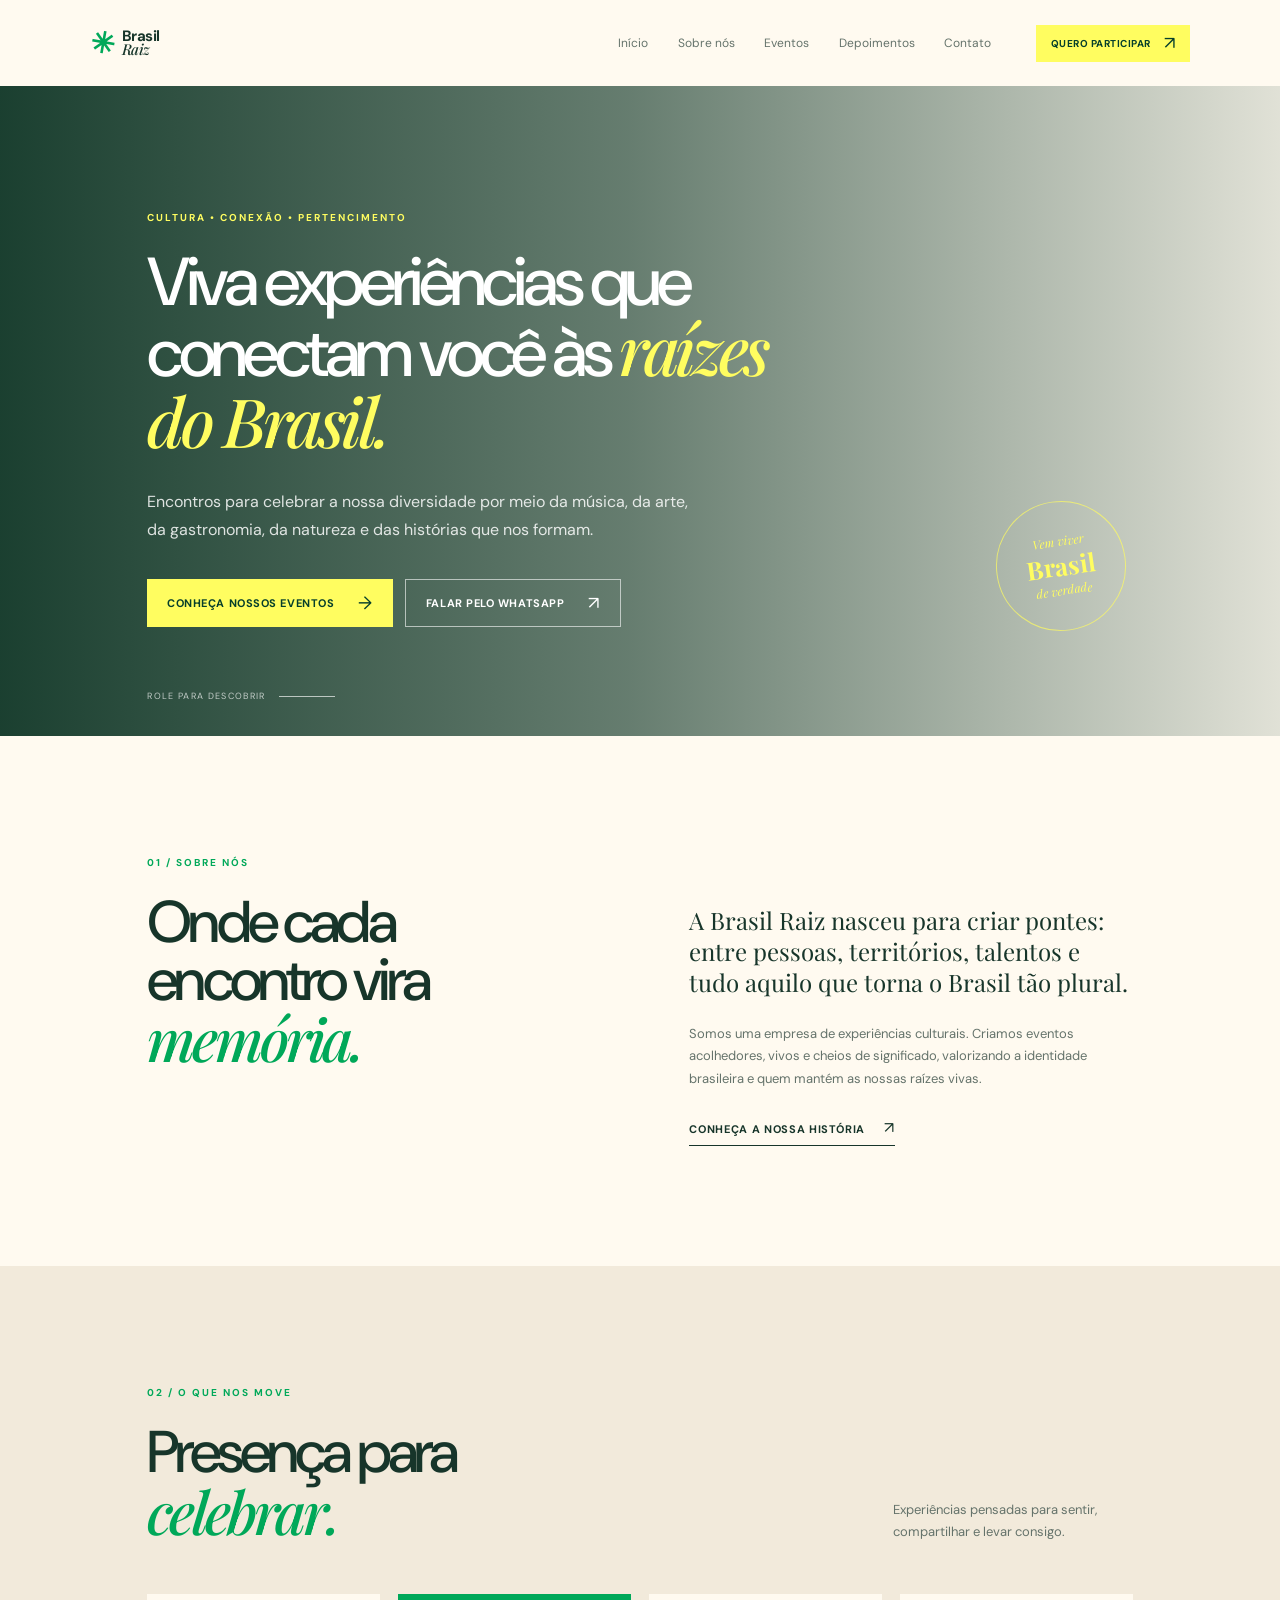
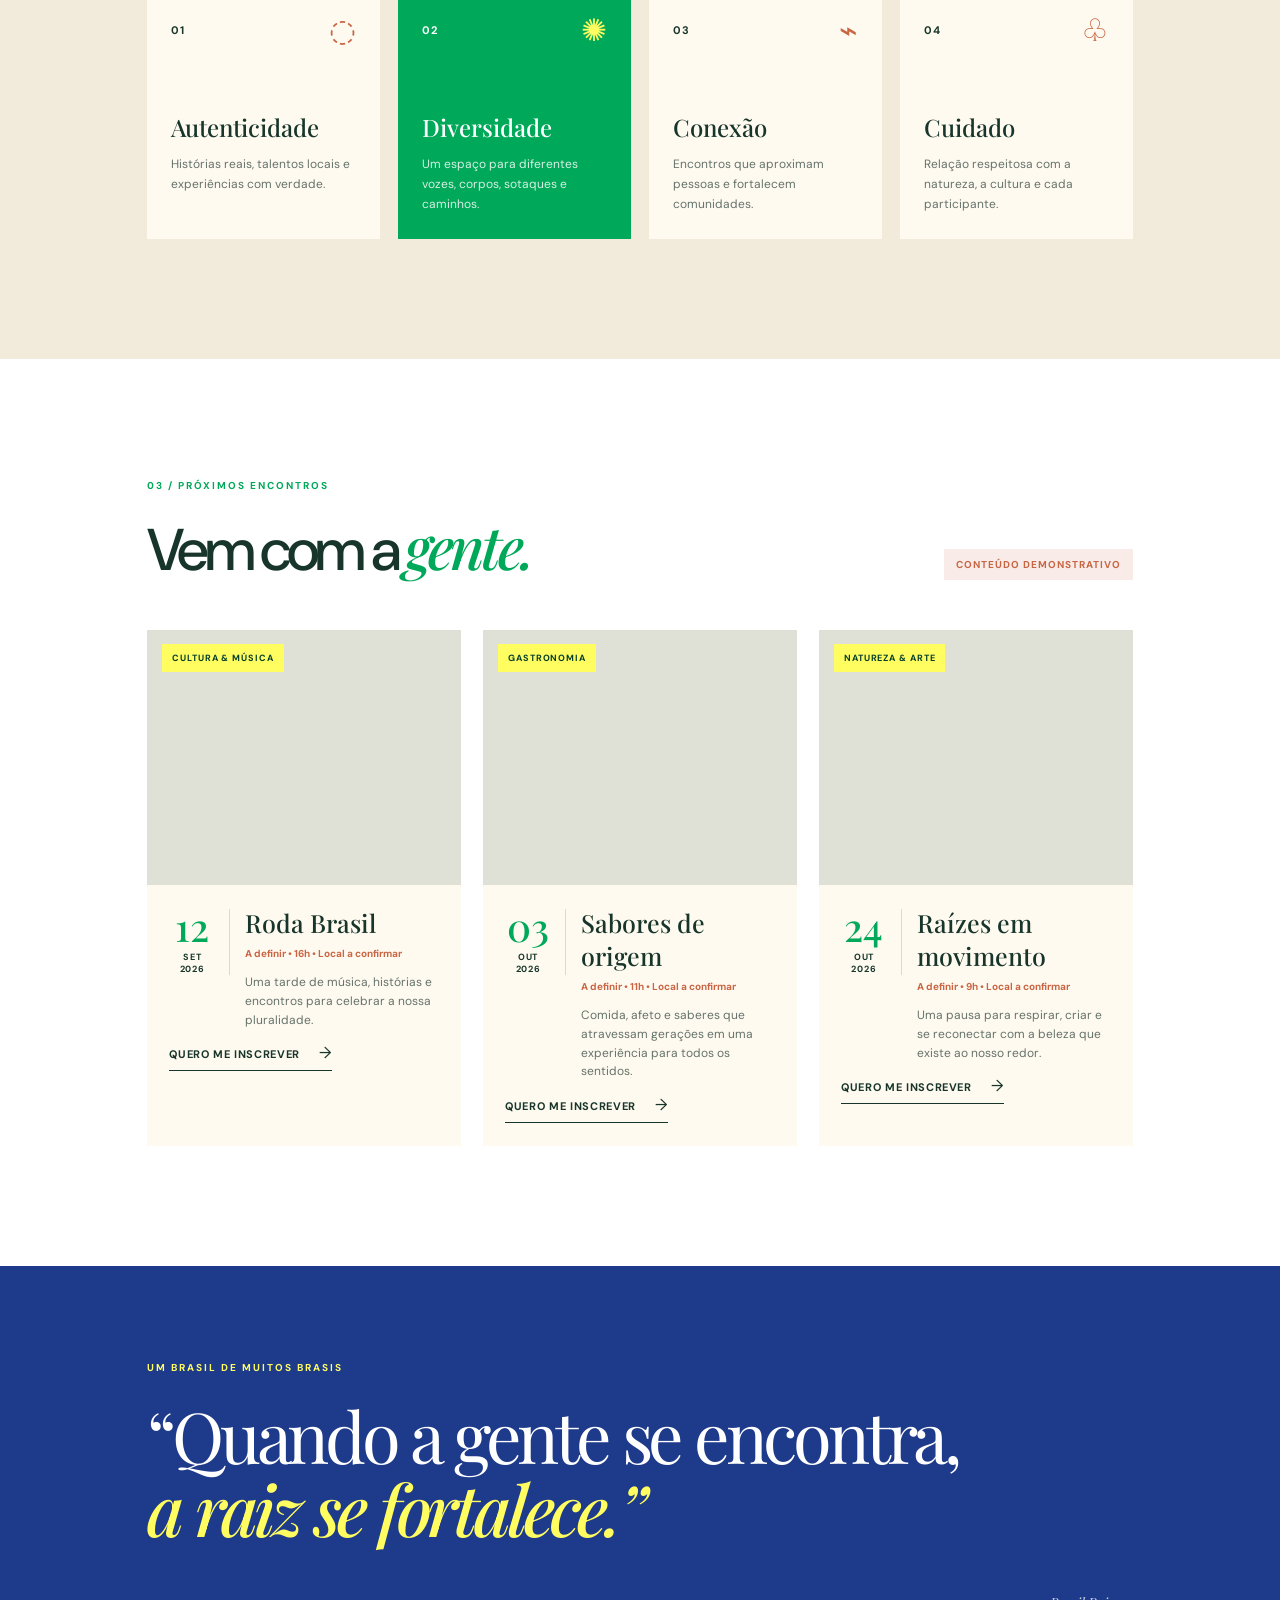
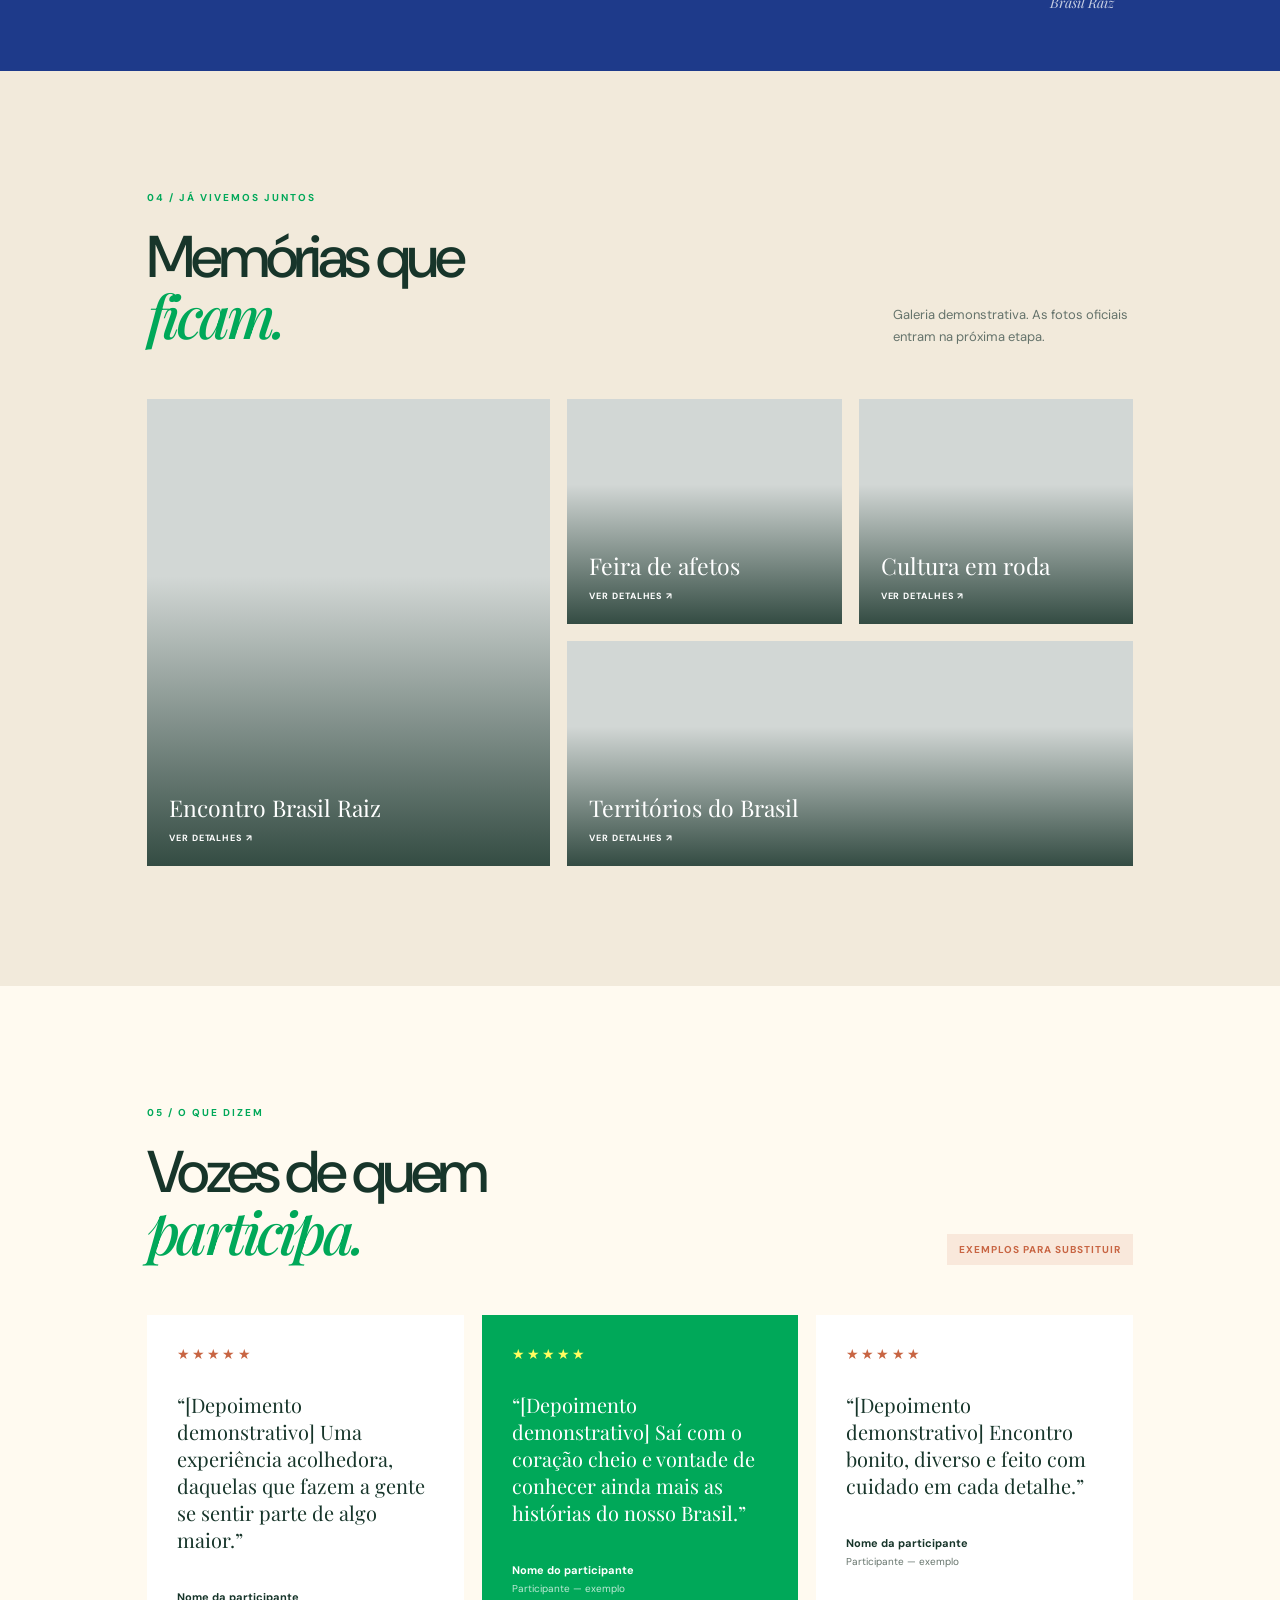
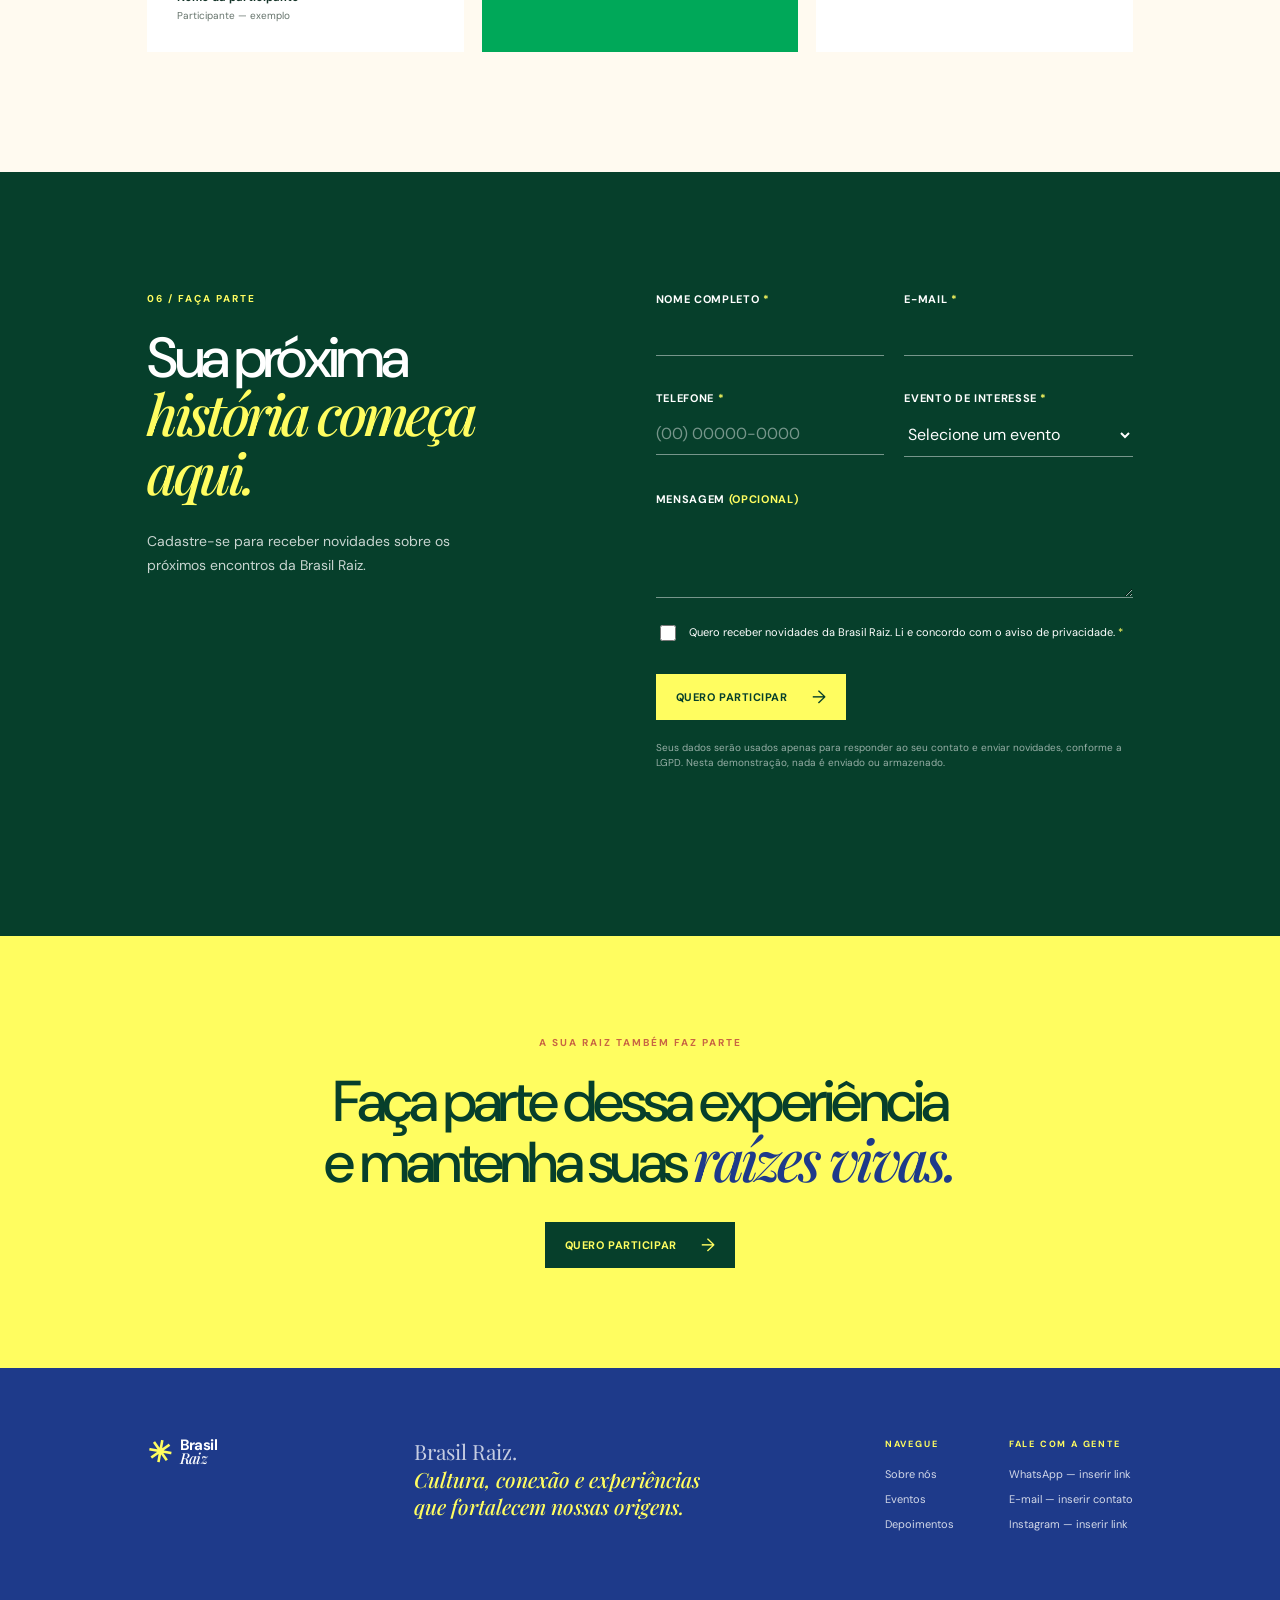
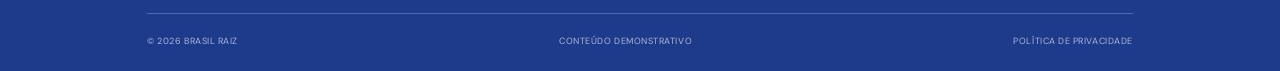
==== commit 047b452c: "fix script" ====
--- a/index.html
+++ b/index.html
@@ -218,7 +218,7 @@
       <div class="modal-card"><button class="modal-close" type="button" aria-label="Fechar detalhes">×</button><p class="eyebrow">Memória Brasil Raiz</p><h2 id="modal-title">Evento realizado</h2><p>Esta área receberá fotos, vídeos e a história completa do evento. O conteúdo oficial será adicionado quando for enviado.</p></div>
     </div>
     <div class="toast" role="status" aria-live="polite"></div>
-    <script src="Untitled-1.js"></script>
+    <script src="script.js"></script>
   </body>
 </html>
 
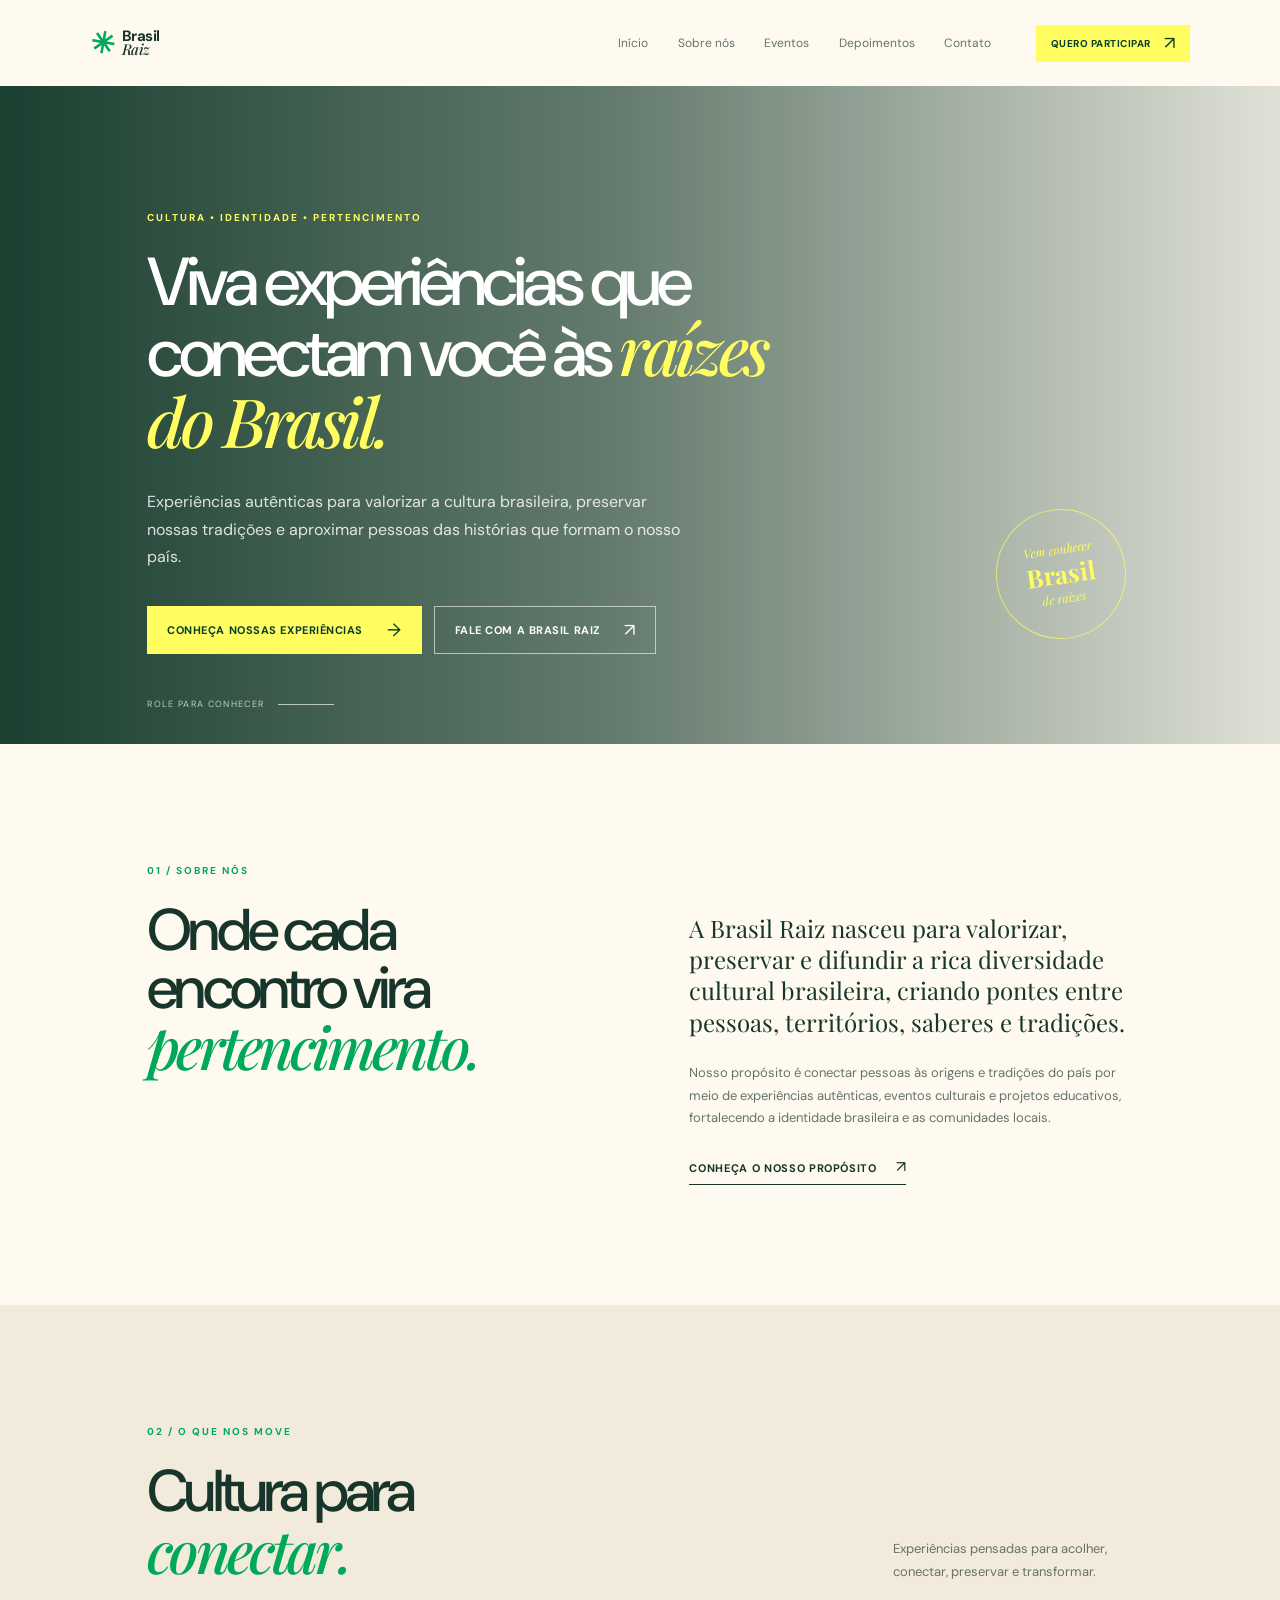
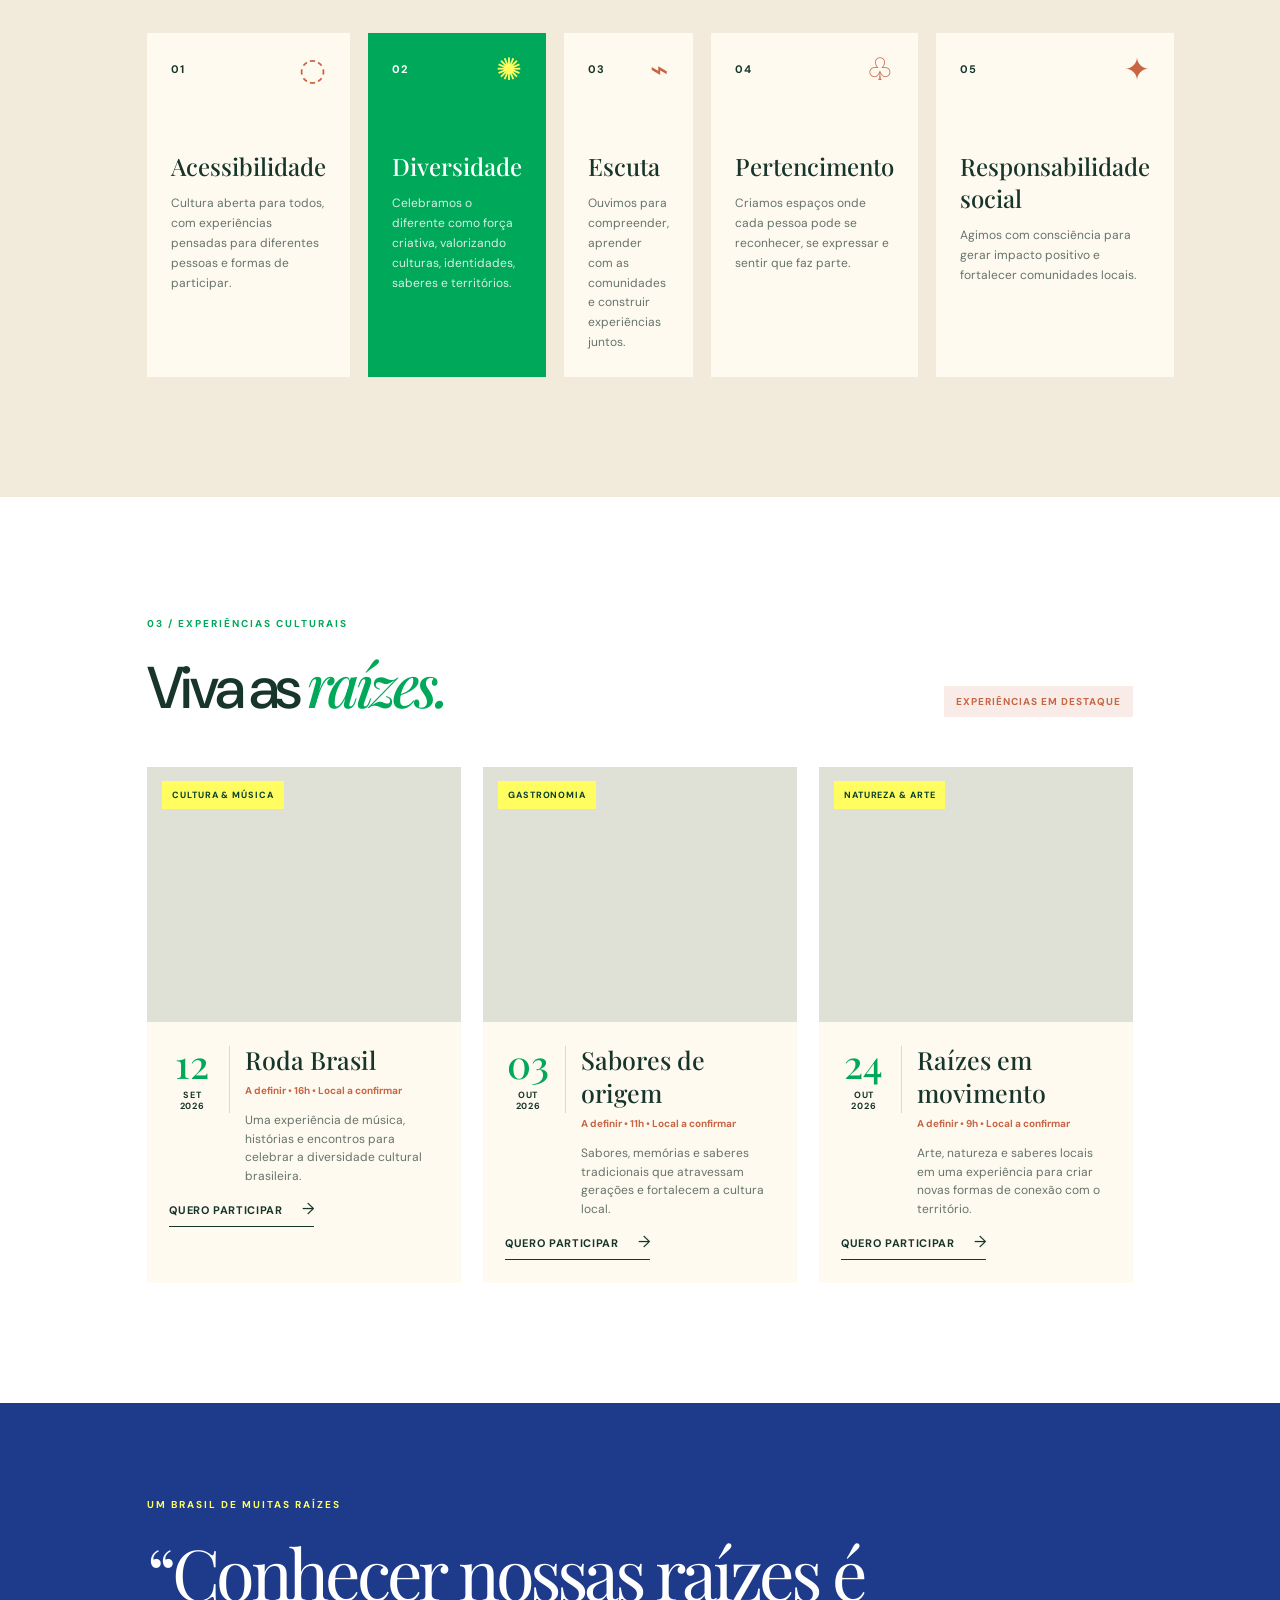
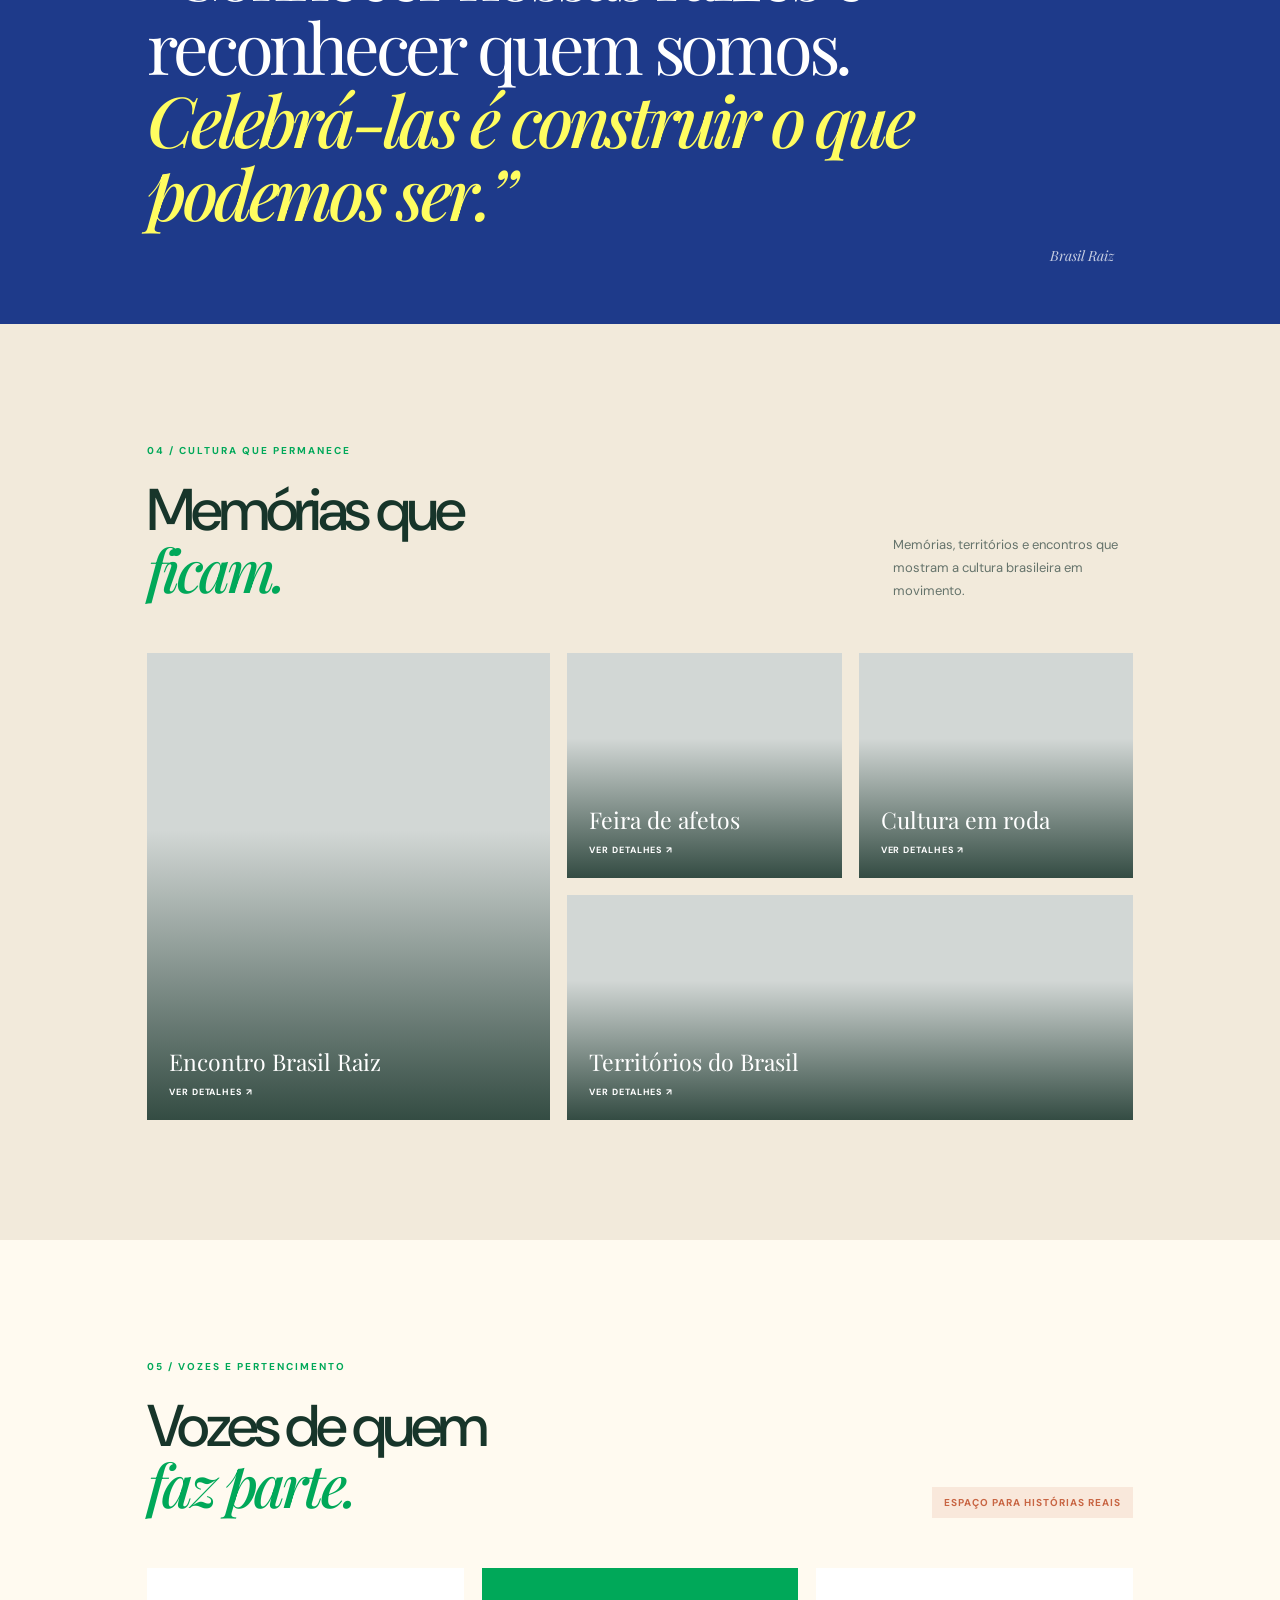
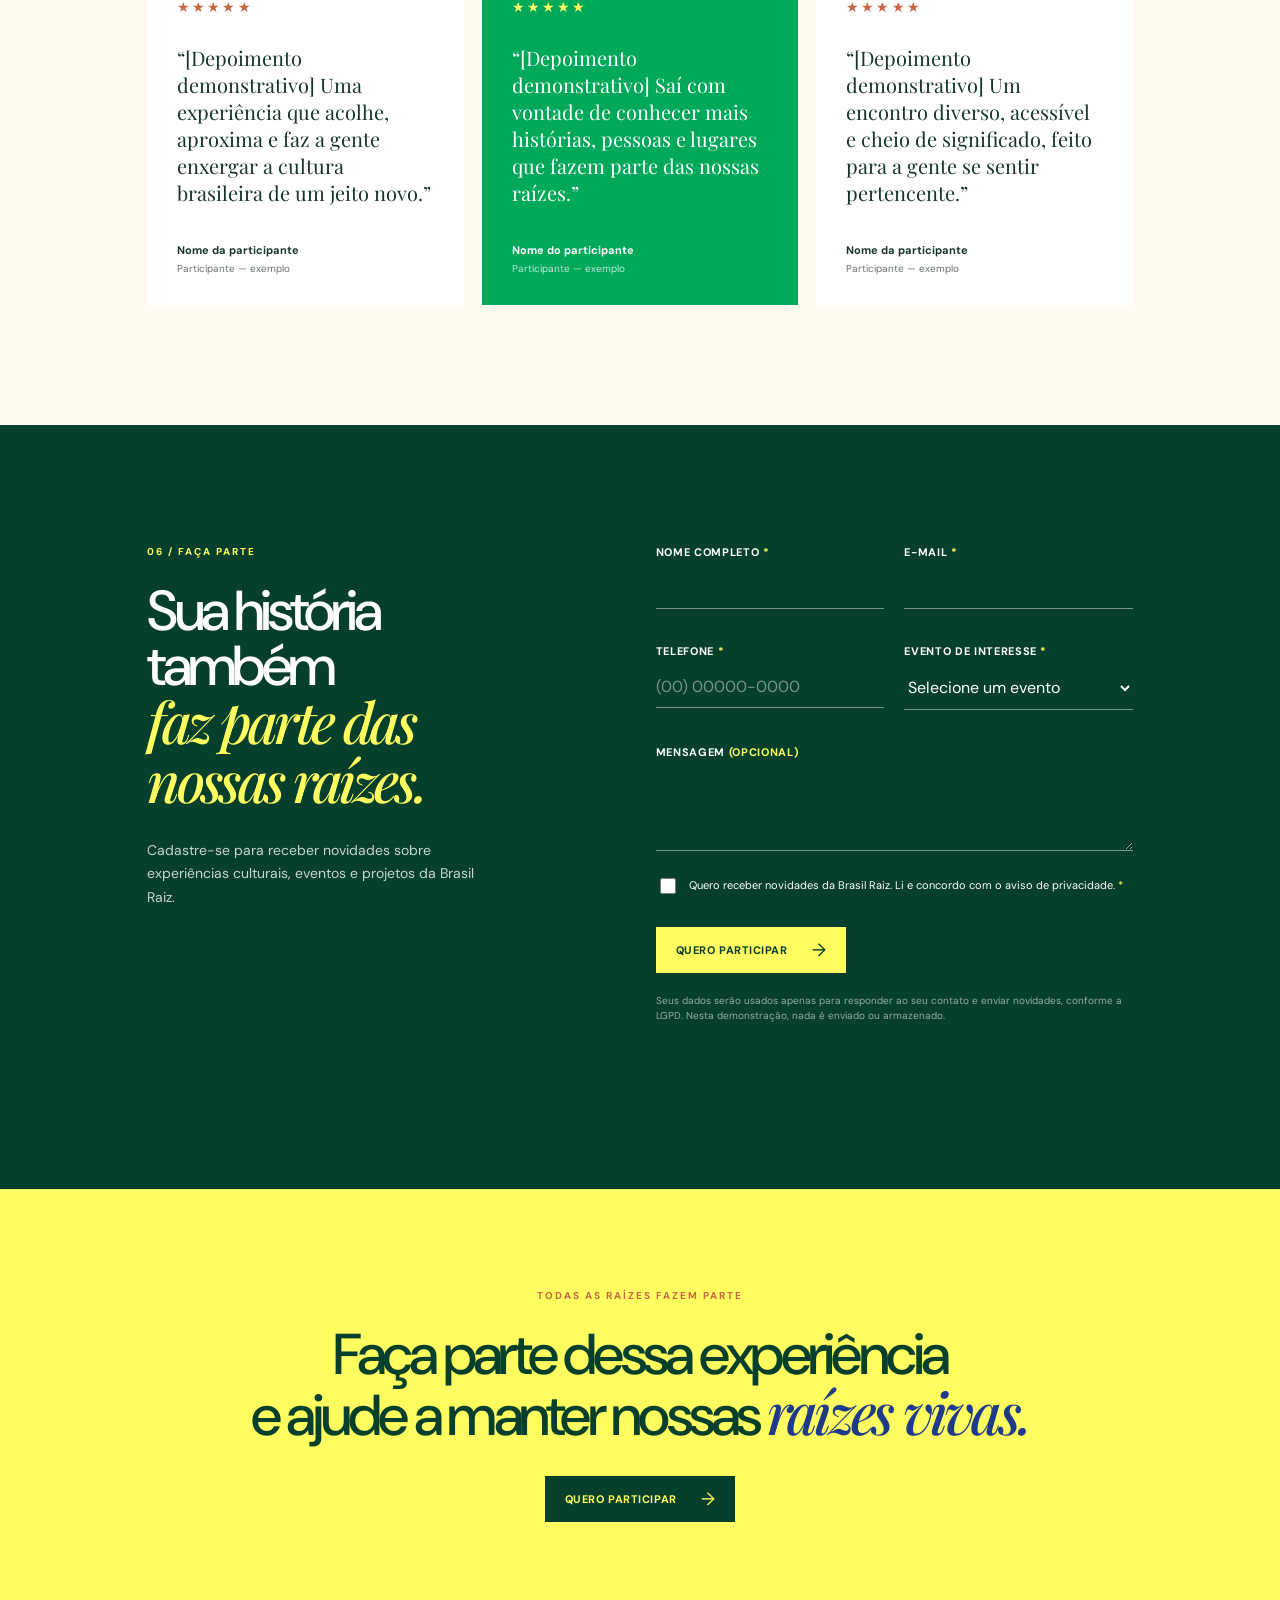
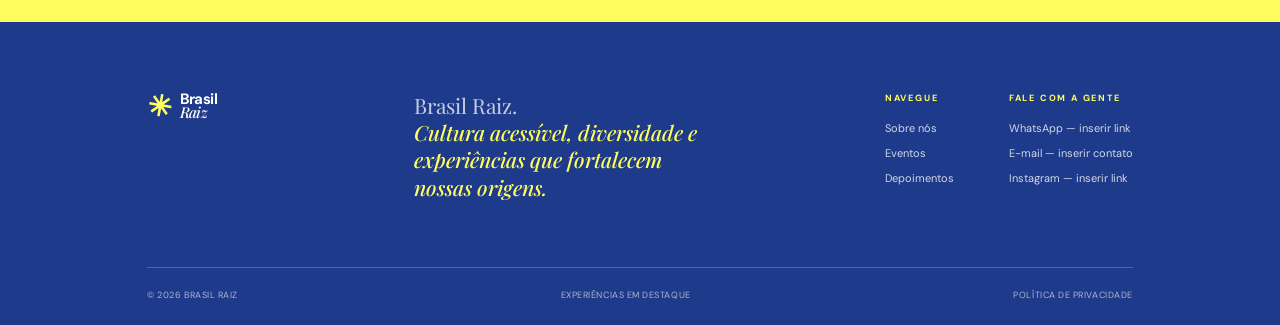
==== commit 41c7bada: "reals informations uploaded" ====
--- a/index.html
+++ b/index.html
@@ -4,9 +4,9 @@
   <head>
     <meta charset="UTF-8" />
     <meta name="viewport" content="width=device-width, initial-scale=1.0" />
-    <meta name="description" content="Brasil Raiz: eventos, cultura, natureza e experiências que conectam você às raízes do Brasil." />
+    <meta name="description" content="Brasil Raiz: valorização, preservação e difusão da cultura brasileira por meio de experiências autênticas, eventos culturais e projetos educativos." />
     <meta name="theme-color" content="#00A859" />
-    <title>Brasil Raiz | Cultura, conexão e experiências</title>
+    <title>Brasil Raiz | Cultura, identidade e pertencimento</title>
     <link rel="preconnect" href="https://fonts.googleapis.com" />
     <link rel="preconnect" href="https://fonts.gstatic.com" crossorigin />
     <link href="https://fonts.googleapis.com/css2?family=DM+Sans:wght@400;500;600;700&family=Playfair+Display:ital,wght@0,500;0,600;1,500;1,600&display=swap" rel="stylesheet" />
@@ -39,31 +39,31 @@
     <main id="conteudo">
       <section class="hero" id="inicio" aria-labelledby="hero-title">
         <div class="hero-copy reveal">
-          <p class="eyebrow light">Cultura • conexão • pertencimento</p>
+          <p class="eyebrow light">Cultura • identidade • pertencimento</p>
           <h1 id="hero-title">Viva experiências que conectam você às <em>raízes do Brasil.</em></h1>
-          <p class="hero-text">Encontros para celebrar a nossa diversidade por meio da música, da arte, da gastronomia, da natureza e das histórias que nos formam.</p>
+          <p class="hero-text">Experiências autênticas para valorizar a cultura brasileira, preservar nossas tradições e aproximar pessoas das histórias que formam o nosso país.</p>
           <div class="hero-actions">
-            <a class="button button-yellow" href="#eventos">Conheça nossos eventos <span>→</span></a>
-            <a class="button button-outline-light js-whatsapp" href="#contato">Falar pelo WhatsApp <span>↗</span></a>
+            <a class="button button-yellow" href="#eventos">Conheça nossas experiências <span>→</span></a>
+            <a class="button button-outline-light js-whatsapp" href="#contato">Fale com a Brasil Raiz <span>↗</span></a>
           </div>
         </div>
         <div class="hero-badge" aria-hidden="true">
-          <span>Vem viver</span>
+          <span>Vem conhecer</span>
           <strong>Brasil</strong>
-          <span>de verdade</span>
-        </div>
-        <a class="hero-scroll" href="#sobre"><span>role para descobrir</span><span class="scroll-line"></span></a>
+          <span>de raízes</span>
+        </div>
+        <a class="hero-scroll" href="#sobre"><span>role para conhecer</span><span class="scroll-line"></span></a>
       </section>
 
       <section class="intro section-pad" id="sobre" aria-labelledby="sobre-title">
         <div class="intro-heading reveal">
           <p class="eyebrow">01 / Sobre nós</p>
-          <h2 id="sobre-title">Onde cada encontro vira <em>memória.</em></h2>
+          <h2 id="sobre-title">Onde cada encontro vira <em>pertencimento.</em></h2>
         </div>
         <div class="intro-content reveal">
-          <p class="large-copy">A Brasil Raiz nasceu para criar pontes: entre pessoas, territórios, talentos e tudo aquilo que torna o Brasil tão plural.</p>
-          <p>Somos uma empresa de experiências culturais. Criamos eventos acolhedores, vivos e cheios de significado, valorizando a identidade brasileira e quem mantém as nossas raízes vivas.</p>
-          <a class="text-link" href="#contato">Conheça a nossa história <span>↗</span></a>
+          <p class="large-copy">A Brasil Raiz nasceu para valorizar, preservar e difundir a rica diversidade cultural brasileira, criando pontes entre pessoas, territórios, saberes e tradições.</p>
+          <p>Nosso propósito é conectar pessoas às origens e tradições do país por meio de experiências autênticas, eventos culturais e projetos educativos, fortalecendo a identidade brasileira e as comunidades locais.</p>
+          <a class="text-link" href="#contato">Conheça o nosso propósito <span>↗</span></a>
         </div>
       </section>
 
@@ -71,26 +71,30 @@
         <div class="section-intro reveal">
           <div>
             <p class="eyebrow">02 / O que nos move</p>
-            <h2 id="valores-title">Presença para<br /><em>celebrar.</em></h2>
-          </div>
-          <p class="section-note">Experiências pensadas para sentir, compartilhar e levar consigo.</p>
+            <h2 id="valores-title">Cultura para<br /><em>conectar.</em></h2>
+          </div>
+          <p class="section-note">Experiências pensadas para acolher, conectar, preservar e transformar.</p>
         </div>
         <div class="value-grid">
           <article class="value-card reveal">
             <span class="value-number">01</span><span class="value-icon" aria-hidden="true">◌</span>
-            <h3>Autenticidade</h3><p>Histórias reais, talentos locais e experiências com verdade.</p>
+            <h3>Acessibilidade</h3><p>Cultura aberta para todos, com experiências pensadas para diferentes pessoas e formas de participar.</p>
           </article>
           <article class="value-card value-card-highlight reveal">
             <span class="value-number">02</span><span class="value-icon" aria-hidden="true">✺</span>
-            <h3>Diversidade</h3><p>Um espaço para diferentes vozes, corpos, sotaques e caminhos.</p>
+            <h3>Diversidade</h3><p>Celebramos o diferente como força criativa, valorizando culturas, identidades, saberes e territórios.</p>
           </article>
           <article class="value-card reveal">
             <span class="value-number">03</span><span class="value-icon" aria-hidden="true">⌁</span>
-            <h3>Conexão</h3><p>Encontros que aproximam pessoas e fortalecem comunidades.</p>
+            <h3>Escuta</h3><p>Ouvimos para compreender, aprender com as comunidades e construir experiências juntos.</p>
           </article>
           <article class="value-card reveal">
             <span class="value-number">04</span><span class="value-icon" aria-hidden="true">♧</span>
-            <h3>Cuidado</h3><p>Relação respeitosa com a natureza, a cultura e cada participante.</p>
+            <h3>Pertencimento</h3><p>Criamos espaços onde cada pessoa pode se reconhecer, se expressar e sentir que faz parte.</p>
+          </article>
+          <article class="value-card reveal">
+            <span class="value-number">05</span><span class="value-icon" aria-hidden="true">✦</span>
+            <h3>Responsabilidade social</h3><p>Agimos com consciência para gerar impacto positivo e fortalecer comunidades locais.</p>
           </article>
         </div>
       </section>
@@ -98,10 +102,10 @@
       <section class="events section-pad" id="eventos" aria-labelledby="eventos-title">
         <div class="section-intro reveal">
           <div>
-            <p class="eyebrow">03 / Próximos encontros</p>
-            <h2 id="eventos-title">Vem com a <em>gente.</em></h2>
-          </div>
-          <span class="demo-label">Conteúdo demonstrativo</span>
+            <p class="eyebrow">03 / Experiências culturais</p>
+            <h2 id="eventos-title">Viva as <em>raízes.</em></h2>
+          </div>
+          <span class="demo-label">Experiências em destaque</span>
         </div>
         <div class="event-grid">
           <article class="event-card reveal">
@@ -110,9 +114,9 @@
             </div>
             <div class="event-body">
               <div class="event-date"><strong>12</strong><span>SET<br />2026</span></div>
-              <div><h3>Roda Brasil</h3><p class="event-meta">A definir • 16h • Local a confirmar</p><p>Uma tarde de música, histórias e encontros para celebrar a nossa pluralidade.</p></div>
-            </div>
-            <a class="text-link event-link" href="#inscricao" data-event="Roda Brasil">Quero me inscrever <span>→</span></a>
+              <div><h3>Roda Brasil</h3><p class="event-meta">A definir • 16h • Local a confirmar</p><p>Uma experiência de música, histórias e encontros para celebrar a diversidade cultural brasileira.</p></div>
+            </div>
+            <a class="text-link event-link" href="#inscricao" data-event="Roda Brasil">Quero participar <span>→</span></a>
           </article>
           <article class="event-card reveal">
             <div class="event-image event-image-two" role="img" aria-label="Mesa com elementos de gastronomia brasileira">
@@ -120,9 +124,9 @@
             </div>
             <div class="event-body">
               <div class="event-date"><strong>03</strong><span>OUT<br />2026</span></div>
-              <div><h3>Sabores de origem</h3><p class="event-meta">A definir • 11h • Local a confirmar</p><p>Comida, afeto e saberes que atravessam gerações em uma experiência para todos os sentidos.</p></div>
-            </div>
-            <a class="text-link event-link" href="#inscricao" data-event="Sabores de origem">Quero me inscrever <span>→</span></a>
+              <div><h3>Sabores de origem</h3><p class="event-meta">A definir • 11h • Local a confirmar</p><p>Sabores, memórias e saberes tradicionais que atravessam gerações e fortalecem a cultura local.</p></div>
+            </div>
+            <a class="text-link event-link" href="#inscricao" data-event="Sabores de origem">Quero participar <span>→</span></a>
           </article>
           <article class="event-card reveal">
             <div class="event-image event-image-three" role="img" aria-label="Paisagem natural brasileira com vegetação exuberante">
@@ -130,26 +134,26 @@
             </div>
             <div class="event-body">
               <div class="event-date"><strong>24</strong><span>OUT<br />2026</span></div>
-              <div><h3>Raízes em movimento</h3><p class="event-meta">A definir • 9h • Local a confirmar</p><p>Uma pausa para respirar, criar e se reconectar com a beleza que existe ao nosso redor.</p></div>
-            </div>
-            <a class="text-link event-link" href="#inscricao" data-event="Raízes em movimento">Quero me inscrever <span>→</span></a>
+              <div><h3>Raízes em movimento</h3><p class="event-meta">A definir • 9h • Local a confirmar</p><p>Arte, natureza e saberes locais em uma experiência para criar novas formas de conexão com o território.</p></div>
+            </div>
+            <a class="text-link event-link" href="#inscricao" data-event="Raízes em movimento">Quero participar <span>→</span></a>
           </article>
         </div>
       </section>
 
       <section class="quote-band">
-        <p class="eyebrow light">Um Brasil de muitos Brasis</p>
-        <blockquote>“Quando a gente se encontra,<br /><em>a raiz se fortalece.”</em></blockquote>
+        <p class="eyebrow light">Um Brasil de muitas raízes</p>
+        <blockquote>“Conhecer nossas raízes é reconhecer quem somos.<br /><em>Celebrá-las é construir o que podemos ser.”</em></blockquote>
         <span class="quote-signature">Brasil Raiz</span>
       </section>
 
       <section class="gallery section-pad" id="realizados" aria-labelledby="realizados-title">
         <div class="section-intro reveal">
           <div>
-            <p class="eyebrow">04 / Já vivemos juntos</p>
+            <p class="eyebrow">04 / Cultura que permanece</p>
             <h2 id="realizados-title">Memórias que<br /><em>ficam.</em></h2>
           </div>
-          <p class="section-note">Galeria demonstrativa. As fotos oficiais entram na próxima etapa.</p>
+          <p class="section-note">Memórias, territórios e encontros que mostram a cultura brasileira em movimento.</p>
         </div>
         <div class="gallery-grid">
           <button class="gallery-item gallery-one reveal" type="button" data-title="Encontro Brasil Raiz" aria-label="Ver detalhes do Encontro Brasil Raiz"><span>Encontro Brasil Raiz <small>Ver detalhes ↗</small></span></button>
@@ -161,21 +165,21 @@
 
       <section class="testimonials section-pad" id="depoimentos" aria-labelledby="depoimentos-title">
         <div class="section-intro reveal">
-          <div><p class="eyebrow">05 / O que dizem</p><h2 id="depoimentos-title">Vozes de quem<br /><em>participa.</em></h2></div>
-          <span class="demo-label">Exemplos para substituir</span>
+          <div><p class="eyebrow">05 / Vozes e pertencimento</p><h2 id="depoimentos-title">Vozes de quem<br /><em>faz parte.</em></h2></div>
+          <span class="demo-label">Espaço para histórias reais</span>
         </div>
         <div class="testimonial-grid">
-          <article class="testimonial reveal"><div class="stars" aria-label="Avaliação demonstrativa: 5 de 5 estrelas">★★★★★</div><blockquote>“[Depoimento demonstrativo] Uma experiência acolhedora, daquelas que fazem a gente se sentir parte de algo maior.”</blockquote><p class="person">Nome da participante <span>Participante — exemplo</span></p></article>
-          <article class="testimonial testimonial-green reveal"><div class="stars" aria-label="Avaliação demonstrativa: 5 de 5 estrelas">★★★★★</div><blockquote>“[Depoimento demonstrativo] Saí com o coração cheio e vontade de conhecer ainda mais as histórias do nosso Brasil.”</blockquote><p class="person">Nome do participante <span>Participante — exemplo</span></p></article>
-          <article class="testimonial reveal"><div class="stars" aria-label="Avaliação demonstrativa: 5 de 5 estrelas">★★★★★</div><blockquote>“[Depoimento demonstrativo] Encontro bonito, diverso e feito com cuidado em cada detalhe.”</blockquote><p class="person">Nome da participante <span>Participante — exemplo</span></p></article>
+          <article class="testimonial reveal"><div class="stars" aria-label="Avaliação demonstrativa: 5 de 5 estrelas">★★★★★</div><blockquote>“[Depoimento demonstrativo] Uma experiência que acolhe, aproxima e faz a gente enxergar a cultura brasileira de um jeito novo.”</blockquote><p class="person">Nome da participante <span>Participante — exemplo</span></p></article>
+          <article class="testimonial testimonial-green reveal"><div class="stars" aria-label="Avaliação demonstrativa: 5 de 5 estrelas">★★★★★</div><blockquote>“[Depoimento demonstrativo] Saí com vontade de conhecer mais histórias, pessoas e lugares que fazem parte das nossas raízes.”</blockquote><p class="person">Nome do participante <span>Participante — exemplo</span></p></article>
+          <article class="testimonial reveal"><div class="stars" aria-label="Avaliação demonstrativa: 5 de 5 estrelas">★★★★★</div><blockquote>“[Depoimento demonstrativo] Um encontro diverso, acessível e cheio de significado, feito para a gente se sentir pertencente.”</blockquote><p class="person">Nome da participante <span>Participante — exemplo</span></p></article>
         </div>
       </section>
 
       <section class="signup section-pad" id="inscricao" aria-labelledby="inscricao-title">
         <div class="signup-copy reveal">
           <p class="eyebrow light">06 / Faça parte</p>
-          <h2 id="inscricao-title">Sua próxima<br /><em>história começa aqui.</em></h2>
-          <p>Cadastre-se para receber novidades sobre os próximos encontros da Brasil Raiz.</p>
+          <h2 id="inscricao-title">Sua história também<br /><em>faz parte das nossas raízes.</em></h2>
+          <p>Cadastre-se para receber novidades sobre experiências culturais, eventos e projetos da Brasil Raiz.</p>
         </div>
         <form class="signup-form reveal" id="signup-form" novalidate>
           <div class="form-row">
@@ -196,8 +200,8 @@
       </section>
 
       <section class="final-cta" aria-labelledby="cta-title">
-        <p class="eyebrow">A sua raiz também faz parte</p>
-        <h2 id="cta-title">Faça parte dessa experiência<br />e mantenha suas <em>raízes vivas.</em></h2>
+        <p class="eyebrow">Todas as raízes fazem parte</p>
+        <h2 id="cta-title">Faça parte dessa experiência<br />e ajude a manter nossas <em>raízes vivas.</em></h2>
         <a class="button button-dark" href="#inscricao">Quero participar <span>→</span></a>
       </section>
     </main>
@@ -205,17 +209,17 @@
     <footer class="site-footer" id="contato">
       <div class="footer-top">
         <a class="brand footer-brand" href="#inicio" aria-label="Brasil Raiz, início"><span class="brand-mark" aria-hidden="true">✳</span><span>Brasil<br /><em>Raiz</em></span></a>
-        <p>Brasil Raiz.<br /><em>Cultura, conexão e experiências que fortalecem nossas origens.</em></p>
+        <p>Brasil Raiz.<br /><em>Cultura acessível, diversidade e experiências que fortalecem nossas origens.</em></p>
         <div class="footer-links">
           <div><p class="eyebrow">Navegue</p><a href="#sobre">Sobre nós</a><a href="#eventos">Eventos</a><a href="#depoimentos">Depoimentos</a></div>
           <div><p class="eyebrow">Fale com a gente</p><a class="js-whatsapp" href="#contato">WhatsApp — inserir link</a><a href="#contato">E-mail — inserir contato</a><a href="#contato">Instagram — inserir link</a></div>
         </div>
       </div>
-      <div class="footer-bottom"><span>© 2026 Brasil Raiz</span><span>Conteúdo demonstrativo</span><a href="#contato">Política de privacidade</a></div>
+      <div class="footer-bottom"><span>© 2026 Brasil Raiz</span><span>Experiências em destaque</span><a href="#contato">Política de privacidade</a></div>
     </footer>
 
     <div class="modal" id="detail-modal" role="dialog" aria-modal="true" aria-labelledby="modal-title" hidden>
-      <div class="modal-card"><button class="modal-close" type="button" aria-label="Fechar detalhes">×</button><p class="eyebrow">Memória Brasil Raiz</p><h2 id="modal-title">Evento realizado</h2><p>Esta área receberá fotos, vídeos e a história completa do evento. O conteúdo oficial será adicionado quando for enviado.</p></div>
+      <div class="modal-card"><button class="modal-close" type="button" aria-label="Fechar detalhes">×</button><p class="eyebrow">Memória Brasil Raiz</p><h2 id="modal-title">Evento realizado</h2><p>Esta área receberá fotos, vídeos e histórias das experiências da Brasil Raiz, valorizando os territórios, saberes e pessoas que mantêm nossa cultura viva.</p></div>
     </div>
     <div class="toast" role="status" aria-live="polite"></div>
     <script src="script.js"></script>
--- a/style.css
+++ b/style.css
@@ -1,4 +1,3 @@
-
 :root {
   --yellow: #fffd60;
   --white: #ffffff;
@@ -15,221 +14,1218 @@
   --sans: "DM Sans", Arial, sans-serif;
 }
 
-* { box-sizing: border-box; }
-html { scroll-behavior: smooth; }
-body { margin: 0; background: var(--cream); color: var(--ink); font-family: var(--sans); }
-body.modal-open { overflow: hidden; }
-a { color: inherit; text-decoration: none; }
-button, input, select, textarea { font: inherit; }
-button { border: 0; cursor: pointer; }
-:focus-visible { outline: 3px solid var(--blue); outline-offset: 3px; }
-.skip-link { background: var(--blue); color: var(--white); left: 12px; padding: 10px 14px; position: fixed; top: -60px; z-index: 20; }
-.skip-link:focus { top: 12px; }
-
-.site-header { align-items: center; background: var(--cream); display: flex; height: 86px; justify-content: space-between; padding: 0 7%; position: relative; z-index: 5; }
-.brand { align-items: center; display: flex; font-size: 15px; font-weight: 700; letter-spacing: -.04em; line-height: .86; }
-.brand em, h1 em, h2 em, blockquote em, .final-cta em, .site-footer p em { font-family: var(--serif); font-weight: 500; }
-.brand-mark { color: var(--green); font-size: 29px; line-height: 1; margin-right: 9px; transform: rotate(10deg); }
-.main-nav { display: flex; gap: clamp(18px, 2.3vw, 38px); margin-left: auto; margin-right: clamp(18px, 3.5vw, 55px); }
-.main-nav a { color: var(--muted); font-size: 12px; transition: color .2s; }
-.main-nav a:hover { color: var(--green); }
-.menu-toggle { background: none; display: none; padding: 10px 0 10px 10px; }
-.menu-toggle span { background: var(--ink); display: block; height: 2px; margin: 5px 0; width: 23px; }
-
-.button { align-items: center; display: inline-flex; font-size: 11px; font-weight: 700; gap: 24px; justify-content: center; letter-spacing: .05em; padding: 16px 20px; text-transform: uppercase; transition: background .25s, color .25s, gap .25s, transform .25s; }
-.button:hover { gap: 31px; transform: translateY(-2px); }
-.button span { font-size: 18px; font-weight: 400; line-height: 0; }
-.button-small { font-size: 10px; gap: 13px; padding: 12px 15px; }
-.button-small:hover { gap: 17px; }
-.button-yellow { background: var(--yellow); color: var(--green-dark); }
-.button-yellow:hover { background: var(--white); }
-.button-dark { background: var(--green-dark); color: var(--yellow); }
-.button-dark:hover { background: var(--blue); }
-.button-outline-light { border: 1px solid rgba(255,255,255,.6); color: var(--white); }
-.button-outline-light:hover { background: var(--white); color: var(--green-dark); }
-
-.hero { background: linear-gradient(90deg, rgba(4, 45, 29, .91) 0%, rgba(4, 45, 29, .61) 49%, rgba(4, 45, 29, .12)), url("https://images.unsplash.com/photo-1517457373958-b7bdd4587205?auto=format&fit=crop&w=2000&q=85") center / cover; color: var(--white); min-height: 650px; padding: 125px 11.5% 90px; position: relative; }
-.hero-copy { max-width: 670px; }
-.eyebrow { color: var(--green); font-size: 10px; font-weight: 700; letter-spacing: .2em; margin: 0 0 25px; text-transform: uppercase; }
-.eyebrow.light { color: var(--yellow); }
-h1, h2 { font-size: clamp(43px, 5.3vw, 78px); font-weight: 500; letter-spacing: -.065em; line-height: .98; margin: 0; }
-h1 em { color: var(--yellow); }
-h2 em { color: var(--green); }
-.hero-text { color: rgba(255,255,255,.84); font-size: 16px; line-height: 1.7; margin: 30px 0 36px; max-width: 545px; }
-.hero-actions { display: flex; flex-wrap: wrap; gap: 12px; }
-.hero-badge { align-items: center; border: 1px solid rgba(255,253,96,.7); border-radius: 50%; bottom: 105px; color: var(--yellow); display: flex; flex-direction: column; font-family: var(--serif); font-size: 12px; font-style: italic; height: 130px; justify-content: center; line-height: 1.1; position: absolute; right: 12%; transform: rotate(-8deg); width: 130px; }
-.hero-badge strong { font-size: 25px; font-style: normal; margin: 4px 0; }
-.hero-scroll { align-items: center; bottom: 34px; color: rgba(255,255,255,.7); display: flex; font-size: 9px; gap: 13px; letter-spacing: .15em; position: absolute; text-transform: uppercase; }
-.scroll-line { background: rgba(255,255,255,.65); display: inline-block; height: 1px; width: 56px; }
-
-.section-pad { padding: 120px 11.5%; }
-.intro { display: grid; gap: 10%; grid-template-columns: 1fr 1fr; }
-.intro h2, .gallery h2, .testimonials h2 { font-size: clamp(42px, 4.6vw, 68px); max-width: 550px; }
-.intro-content { max-width: 470px; padding-top: 49px; }
-.large-copy { font-family: var(--serif); font-size: 24px; line-height: 1.3; margin: 0 0 24px; }
-.intro-content > p:not(.large-copy), .section-note { color: var(--muted); font-size: 13px; line-height: 1.75; }
-.text-link { border-bottom: 1px solid currentColor; display: inline-flex; font-size: 11px; font-weight: 700; gap: 19px; letter-spacing: .06em; margin-top: 18px; padding-bottom: 9px; text-transform: uppercase; transition: color .2s, gap .2s; }
-.text-link:hover { color: var(--terracotta); gap: 26px; }
-.text-link span { font-size: 16px; font-weight: 400; line-height: .7; }
-
-.values, .gallery, .testimonials { background: var(--sand); }
-.section-intro { align-items: flex-end; display: flex; justify-content: space-between; margin-bottom: 50px; }
-.section-intro h2 { font-size: clamp(42px, 4.6vw, 64px); }
-.section-note { margin: 0; max-width: 240px; }
-.value-grid { display: grid; gap: 18px; grid-template-columns: repeat(4, 1fr); }
-.value-card { background: var(--cream); min-height: 245px; padding: 24px; position: relative; }
-.value-card-highlight { background: var(--green); color: var(--white); }
-.value-number { font-size: 11px; font-weight: 700; letter-spacing: .1em; }
-.value-icon { color: var(--terracotta); float: right; font-family: var(--serif); font-size: 31px; line-height: .7; }
-.value-card-highlight .value-icon { color: var(--yellow); }
-.value-card h3 { font-family: var(--serif); font-size: 24px; font-weight: 500; margin: 72px 0 12px; }
-.value-card p { color: var(--muted); font-size: 12px; line-height: 1.65; margin: 0; }
-.value-card-highlight p { color: rgba(255,255,255,.84); }
-
-.events { background: var(--white); }
-.demo-label { background: rgba(200,101,67,.12); color: var(--terracotta); font-size: 10px; font-weight: 700; letter-spacing: .1em; padding: 9px 12px; text-transform: uppercase; }
-.event-grid { display: grid; gap: 22px; grid-template-columns: repeat(3, 1fr); }
-.event-card { background: var(--cream); padding-bottom: 23px; }
-.event-image { background-position: center; background-size: cover; height: 255px; overflow: hidden; padding: 15px; position: relative; }
-.event-image-one { background-image: url("https://images.unsplash.com/photo-1529156069898-49953e39b3ac?auto=format&fit=crop&w=900&q=80"); }
-.event-image-two { background-image: url("https://images.unsplash.com/photo-1556910103-1c02745aae4d?auto=format&fit=crop&w=900&q=80"); }
-.event-image-three { background-image: url("https://images.unsplash.com/photo-1441974231531-c6227db76b6e?auto=format&fit=crop&w=900&q=80"); }
-.event-image::after, .gallery-item::after { background: rgba(3, 47, 31, .12); content: ""; inset: 0; position: absolute; transition: background .3s; }
-.event-card:hover .event-image::after, .gallery-item:hover::after { background: rgba(0,168,89,.17); }
-.event-category { background: var(--yellow); color: var(--green-dark); font-size: 9px; font-weight: 700; letter-spacing: .1em; padding: 8px 10px; position: relative; text-transform: uppercase; z-index: 1; }
-.event-body { display: grid; gap: 15px; grid-template-columns: 61px 1fr; padding: 24px 22px 0; }
-.event-date { align-items: center; border-right: 1px solid var(--line); display: flex; flex-direction: column; height: fit-content; padding-right: 14px; }
-.event-date strong { color: var(--green); font-family: var(--serif); font-size: 39px; font-weight: 500; line-height: .9; }
-.event-date span { font-size: 9px; font-weight: 700; letter-spacing: .08em; line-height: 1.3; margin-top: 8px; text-align: center; }
-.event-body h3 { font-family: var(--serif); font-size: 25px; font-weight: 500; margin: -3px 0 7px; }
-.event-body p { color: var(--muted); font-size: 12px; line-height: 1.55; margin: 0; }
-.event-body .event-meta { color: var(--terracotta); font-size: 10px; font-weight: 700; margin-bottom: 12px; }
-.event-link { margin-left: 22px; }
-
-.quote-band { background: var(--blue); color: var(--white); min-height: 405px; padding: 95px 11.5%; position: relative; }
-.quote-band blockquote { font-family: var(--serif); font-size: clamp(40px, 5.5vw, 76px); letter-spacing: -.06em; line-height: 1.04; margin: 0; }
-.quote-band blockquote em { color: var(--yellow); }
-.quote-signature { bottom: 59px; color: rgba(255,255,255,.75); font-family: var(--serif); font-size: 14px; font-style: italic; position: absolute; right: 13%; }
-
-.gallery-grid { display: grid; gap: 17px; grid-template-columns: 1.25fr .85fr .85fr; grid-template-rows: 225px 225px; }
-.gallery-item { background-position: center; background-size: cover; color: var(--white); display: flex; flex-direction: column; justify-content: flex-end; min-width: 0; overflow: hidden; padding: 22px; position: relative; text-align: left; }
-.gallery-item::before { background: linear-gradient(0deg, rgba(2,32,21,.76), transparent 62%); content: ""; inset: 0; position: absolute; z-index: 1; }
-.gallery-item span { font-family: var(--serif); font-size: 23px; position: relative; z-index: 2; }
-.gallery-item small { display: block; font-family: var(--sans); font-size: 9px; font-weight: 700; letter-spacing: .1em; margin-top: 9px; text-transform: uppercase; }
-.gallery-one { background-image: url("https://images.unsplash.com/photo-1501386761578-eac5c94b800a?auto=format&fit=crop&w=1200&q=80"); grid-row: span 2; }
-.gallery-two { background-image: url("https://images.unsplash.com/photo-1519671482749-fd09be7ccebf?auto=format&fit=crop&w=900&q=80"); }
-.gallery-three { background-image: url("https://images.unsplash.com/photo-1506157786151-b8491531f063?auto=format&fit=crop&w=900&q=80"); }
-.gallery-four { background-image: url("https://images.unsplash.com/photo-1470770841072-f978cf4d019e?auto=format&fit=crop&w=900&q=80"); grid-column: 2 / span 2; }
-
-.testimonials { background: var(--cream); }
-.testimonial-grid { display: grid; gap: 18px; grid-template-columns: repeat(3, 1fr); }
-.testimonial { background: var(--white); padding: 30px; }
-.testimonial-green { background: var(--green); color: var(--white); }
-.stars { color: var(--terracotta); font-size: 14px; letter-spacing: .15em; }
-.testimonial-green .stars { color: var(--yellow); }
-.testimonial blockquote { font-family: var(--serif); font-size: 20px; line-height: 1.35; margin: 28px 0 37px; }
-.person { font-size: 11px; font-weight: 700; margin: 0; }
-.person span { color: var(--muted); display: block; font-size: 10px; font-weight: 400; margin-top: 5px; }
-.testimonial-green .person span { color: rgba(255,255,255,.75); }
-
-.signup { background: var(--green-dark); color: var(--white); display: grid; gap: 12%; grid-template-columns: .9fr 1.1fr; }
-.signup-copy h2 { font-size: clamp(40px, 4.4vw, 64px); }
-.signup-copy h2 em { color: var(--yellow); }
-.signup-copy > p:last-child { color: rgba(255,255,255,.78); font-size: 14px; line-height: 1.7; margin-top: 27px; max-width: 340px; }
-.signup-form { align-self: center; }
-.form-row { display: grid; gap: 20px; grid-template-columns: 1fr 1fr; }
-.field { margin-bottom: 21px; }
-.field label { display: block; font-size: 11px; font-weight: 700; letter-spacing: .06em; margin-bottom: 8px; text-transform: uppercase; }
-.field label span, .checkbox-field > span > span { color: var(--yellow); }
-.field input, .field select, .field textarea { background: transparent; border: 0; border-bottom: 1px solid rgba(255,255,255,.45); border-radius: 0; color: var(--white); outline: 0; padding: 10px 0; width: 100%; }
-.field input:focus, .field select:focus, .field textarea:focus { border-color: var(--yellow); }
-.field select option { color: var(--ink); }
-.field textarea { min-height: 72px; resize: vertical; }
-.field input::placeholder, .field textarea::placeholder { color: rgba(255,255,255,.45); }
-.field-error { color: var(--yellow); display: block; font-size: 10px; min-height: 14px; padding-top: 5px; }
-.field.invalid input, .field.invalid select { border-color: var(--yellow); }
-.checkbox-field { align-items: flex-start; display: flex; font-size: 11px; gap: 10px; line-height: 1.55; margin: 2px 0 2px; }
-.checkbox-field input { accent-color: var(--yellow); flex: 0 0 auto; height: 16px; margin-top: 1px; width: 16px; }
-.signup-form > .button { margin-top: 14px; }
-.privacy-note { color: rgba(255,255,255,.58); font-size: 10px; line-height: 1.55; margin: 20px 0 0; max-width: 500px; }
-.form-feedback { color: var(--yellow); font-size: 13px; font-weight: 700; min-height: 19px; }
-
-.final-cta { background: var(--yellow); color: var(--green-dark); padding: 100px 8%; text-align: center; }
-.final-cta .eyebrow { color: var(--terracotta); }
-.final-cta h2 { font-size: clamp(37px, 4.5vw, 64px); }
-.final-cta h2 em { color: var(--blue); }
-.final-cta .button { margin-top: 31px; }
-
-.site-footer { background: var(--blue); color: var(--white); padding: 70px 11.5% 24px; }
-.footer-top { display: grid; gap: 40px; grid-template-columns: 1fr 1.35fr 1.65fr; min-height: 175px; }
-.footer-brand { align-self: start; }
-.footer-brand .brand-mark { color: var(--yellow); }
-.footer-top > p { color: rgba(255,255,255,.75); font-family: var(--serif); font-size: 21px; line-height: 1.3; margin: 0; }
-.footer-top > p em { color: var(--yellow); }
-.footer-links { display: flex; gap: 55px; justify-content: flex-end; }
-.footer-links > div { display: flex; flex-direction: column; }
-.footer-links .eyebrow { color: var(--yellow); font-size: 9px; margin-bottom: 17px; }
-.footer-links a { color: rgba(255,255,255,.8); font-size: 11px; margin-bottom: 11px; }
-.footer-links a:hover, .footer-bottom a:hover { color: var(--yellow); }
-.footer-bottom { border-top: 1px solid rgba(255,255,255,.23); color: rgba(255,255,255,.63); display: flex; font-size: 9px; justify-content: space-between; letter-spacing: .06em; padding-top: 21px; text-transform: uppercase; }
-.toast { background: var(--yellow); box-shadow: 0 8px 30px rgba(0,0,0,.2); color: var(--green-dark); font-size: 12px; left: 50%; opacity: 0; padding: 14px 19px; pointer-events: none; position: fixed; top: 20px; transform: translate(-50%, -20px); transition: all .3s; z-index: 10; }
-.toast.show { opacity: 1; transform: translate(-50%, 0); }
-.modal { align-items: center; background: rgba(6,63,43,.78); display: flex; inset: 0; justify-content: center; padding: 20px; position: fixed; z-index: 15; }
-.modal[hidden] { display: none; }
-.modal-card { background: var(--cream); max-width: 480px; padding: 42px; position: relative; width: 100%; }
-.modal-card h2 { font-size: 42px; }
-.modal-card > p:last-child { color: var(--muted); font-size: 14px; line-height: 1.7; }
-.modal-close { background: none; color: var(--green-dark); font-size: 30px; line-height: 1; position: absolute; right: 18px; top: 14px; }
-
-.reveal { opacity: 0; transform: translateY(20px); transition: opacity .7s ease, transform .7s ease; }
-.reveal.visible { opacity: 1; transform: translateY(0); }
+* {
+  box-sizing: border-box;
+}
+
+html {
+  scroll-behavior: smooth;
+}
+
+body {
+  margin: 0;
+  background: var(--cream);
+  color: var(--ink);
+  font-family: var(--sans);
+}
+
+body.modal-open {
+  overflow: hidden;
+}
+
+a {
+  color: inherit;
+  text-decoration: none;
+}
+
+button,
+input,
+select,
+textarea {
+  font: inherit;
+}
+
+button {
+  border: 0;
+  cursor: pointer;
+}
+
+:focus-visible {
+  outline: 3px solid var(--blue);
+  outline-offset: 3px;
+}
+
+.skip-link {
+  background: var(--blue);
+  color: var(--white);
+  left: 12px;
+  padding: 10px 14px;
+  position: fixed;
+  top: -60px;
+  z-index: 20;
+}
+
+.skip-link:focus {
+  top: 12px;
+}
+
+.site-header {
+  align-items: center;
+  background: var(--cream);
+  display: flex;
+  height: 86px;
+  justify-content: space-between;
+  padding: 0 7%;
+  position: relative;
+  z-index: 5;
+}
+
+.brand {
+  align-items: center;
+  display: flex;
+  font-size: 15px;
+  font-weight: 700;
+  letter-spacing: -.04em;
+  line-height: .86;
+}
+
+.brand em,
+h1 em,
+h2 em,
+blockquote em,
+.final-cta em,
+.site-footer p em {
+  font-family: var(--serif);
+  font-weight: 500;
+}
+
+.brand-mark {
+  color: var(--green);
+  font-size: 29px;
+  line-height: 1;
+  margin-right: 9px;
+  transform: rotate(10deg);
+}
+
+.main-nav {
+  display: flex;
+  gap: clamp(18px, 2.3vw, 38px);
+  margin-left: auto;
+  margin-right: clamp(18px, 3.5vw, 55px);
+}
+
+.main-nav a {
+  color: var(--muted);
+  font-size: 12px;
+  transition: color .2s;
+}
+
+.main-nav a:hover {
+  color: var(--green);
+}
+
+.menu-toggle {
+  background: none;
+  display: none;
+  padding: 10px 0 10px 10px;
+}
+
+.menu-toggle span {
+  background: var(--ink);
+  display: block;
+  height: 2px;
+  margin: 5px 0;
+  width: 23px;
+}
+
+.button {
+  align-items: center;
+  display: inline-flex;
+  font-size: 11px;
+  font-weight: 700;
+  gap: 24px;
+  justify-content: center;
+  letter-spacing: .05em;
+  padding: 16px 20px;
+  text-transform: uppercase;
+  transition: background .25s, color .25s, gap .25s, transform .25s;
+}
+
+.button:hover {
+  gap: 31px;
+  transform: translateY(-2px);
+}
+
+.button span {
+  font-size: 18px;
+  font-weight: 400;
+  line-height: 0;
+}
+
+.button-small {
+  font-size: 10px;
+  gap: 13px;
+  padding: 12px 15px;
+}
+
+.button-small:hover {
+  gap: 17px;
+}
+
+.button-yellow {
+  background: var(--yellow);
+  color: var(--green-dark);
+}
+
+.button-yellow:hover {
+  background: var(--white);
+}
+
+.button-dark {
+  background: var(--green-dark);
+  color: var(--yellow);
+}
+
+.button-dark:hover {
+  background: var(--blue);
+}
+
+.button-outline-light {
+  border: 1px solid rgba(255, 255, 255, .6);
+  color: var(--white);
+}
+
+.button-outline-light:hover {
+  background: var(--white);
+  color: var(--green-dark);
+}
+
+.hero {
+  background: linear-gradient(90deg, rgba(4, 45, 29, .91) 0%, rgba(4, 45, 29, .61) 49%, rgba(4, 45, 29, .12)), url("https://images.unsplash.com/photo-1517457373958-b7bdd4587205?auto=format&fit=crop&w=2000&q=85") center / cover;
+  color: var(--white);
+  min-height: 650px;
+  padding: 125px 11.5% 90px;
+  position: relative;
+}
+
+.hero-copy {
+  max-width: 670px;
+}
+
+.eyebrow {
+  color: var(--green);
+  font-size: 10px;
+  font-weight: 700;
+  letter-spacing: .2em;
+  margin: 0 0 25px;
+  text-transform: uppercase;
+}
+
+.eyebrow.light {
+  color: var(--yellow);
+}
+
+h1,
+h2 {
+  font-size: clamp(43px, 5.3vw, 78px);
+  font-weight: 500;
+  letter-spacing: -.065em;
+  line-height: .98;
+  margin: 0;
+}
+
+h1 em {
+  color: var(--yellow);
+}
+
+h2 em {
+  color: var(--green);
+}
+
+.hero-text {
+  color: rgba(255, 255, 255, .84);
+  font-size: 16px;
+  line-height: 1.7;
+  margin: 30px 0 36px;
+  max-width: 545px;
+}
+
+.hero-actions {
+  display: flex;
+  flex-wrap: wrap;
+  gap: 12px;
+}
+
+.hero-badge {
+  align-items: center;
+  border: 1px solid rgba(255, 253, 96, .7);
+  border-radius: 50%;
+  bottom: 105px;
+  color: var(--yellow);
+  display: flex;
+  flex-direction: column;
+  font-family: var(--serif);
+  font-size: 12px;
+  font-style: italic;
+  height: 130px;
+  justify-content: center;
+  line-height: 1.1;
+  position: absolute;
+  right: 12%;
+  transform: rotate(-8deg);
+  width: 130px;
+}
+
+.hero-badge strong {
+  font-size: 25px;
+  font-style: normal;
+  margin: 4px 0;
+}
+
+.hero-scroll {
+  align-items: center;
+  bottom: 34px;
+  color: rgba(255, 255, 255, .7);
+  display: flex;
+  font-size: 9px;
+  gap: 13px;
+  letter-spacing: .15em;
+  position: absolute;
+  text-transform: uppercase;
+}
+
+.scroll-line {
+  background: rgba(255, 255, 255, .65);
+  display: inline-block;
+  height: 1px;
+  width: 56px;
+}
+
+.section-pad {
+  padding: 120px 11.5%;
+}
+
+.intro {
+  display: grid;
+  gap: 10%;
+  grid-template-columns: 1fr 1fr;
+}
+
+.intro h2,
+.gallery h2,
+.testimonials h2 {
+  font-size: clamp(42px, 4.6vw, 68px);
+  max-width: 550px;
+}
+
+.intro-content {
+  max-width: 470px;
+  padding-top: 49px;
+}
+
+.large-copy {
+  font-family: var(--serif);
+  font-size: 24px;
+  line-height: 1.3;
+  margin: 0 0 24px;
+}
+
+.intro-content>p:not(.large-copy),
+.section-note {
+  color: var(--muted);
+  font-size: 13px;
+  line-height: 1.75;
+}
+
+.text-link {
+  border-bottom: 1px solid currentColor;
+  display: inline-flex;
+  font-size: 11px;
+  font-weight: 700;
+  gap: 19px;
+  letter-spacing: .06em;
+  margin-top: 18px;
+  padding-bottom: 9px;
+  text-transform: uppercase;
+  transition: color .2s, gap .2s;
+}
+
+.text-link:hover {
+  color: var(--terracotta);
+  gap: 26px;
+}
+
+.text-link span {
+  font-size: 16px;
+  font-weight: 400;
+  line-height: .7;
+}
+
+.values,
+.gallery,
+.testimonials {
+  background: var(--sand);
+}
+
+.section-intro {
+  align-items: flex-end;
+  display: flex;
+  justify-content: space-between;
+  margin-bottom: 50px;
+}
+
+.section-intro h2 {
+  font-size: clamp(42px, 4.6vw, 64px);
+}
+
+.section-note {
+  margin: 0;
+  max-width: 240px;
+}
+
+.value-grid {
+  display: grid;
+  gap: 18px;
+  grid-template-columns: repeat(5, 1fr);
+}
+
+.value-card {
+  background: var(--cream);
+  min-height: 245px;
+  padding: 24px;
+  position: relative;
+}
+
+.value-card-highlight {
+  background: var(--green);
+  color: var(--white);
+}
+
+.value-number {
+  font-size: 11px;
+  font-weight: 700;
+  letter-spacing: .1em;
+}
+
+.value-icon {
+  color: var(--terracotta);
+  float: right;
+  font-family: var(--serif);
+  font-size: 31px;
+  line-height: .7;
+}
+
+.value-card-highlight .value-icon {
+  color: var(--yellow);
+}
+
+.value-card h3 {
+  font-family: var(--serif);
+  font-size: 24px;
+  font-weight: 500;
+  margin: 72px 0 12px;
+}
+
+.value-card p {
+  color: var(--muted);
+  font-size: 12px;
+  line-height: 1.65;
+  margin: 0;
+}
+
+.value-card-highlight p {
+  color: rgba(255, 255, 255, .84);
+}
+
+.events {
+  background: var(--white);
+}
+
+.demo-label {
+  background: rgba(200, 101, 67, .12);
+  color: var(--terracotta);
+  font-size: 10px;
+  font-weight: 700;
+  letter-spacing: .1em;
+  padding: 9px 12px;
+  text-transform: uppercase;
+}
+
+.event-grid {
+  display: grid;
+  gap: 22px;
+  grid-template-columns: repeat(3, 1fr);
+}
+
+.event-card {
+  background: var(--cream);
+  padding-bottom: 23px;
+}
+
+.event-image {
+  background-position: center;
+  background-size: cover;
+  height: 255px;
+  overflow: hidden;
+  padding: 15px;
+  position: relative;
+}
+
+.event-image-one {
+  background-image: url("https://images.unsplash.com/photo-1529156069898-49953e39b3ac?auto=format&fit=crop&w=900&q=80");
+}
+
+.event-image-two {
+  background-image: url("https://images.unsplash.com/photo-1556910103-1c02745aae4d?auto=format&fit=crop&w=900&q=80");
+}
+
+.event-image-three {
+  background-image: url("https://images.unsplash.com/photo-1441974231531-c6227db76b6e?auto=format&fit=crop&w=900&q=80");
+}
+
+.event-image::after,
+.gallery-item::after {
+  background: rgba(3, 47, 31, .12);
+  content: "";
+  inset: 0;
+  position: absolute;
+  transition: background .3s;
+}
+
+.event-card:hover .event-image::after,
+.gallery-item:hover::after {
+  background: rgba(0, 168, 89, .17);
+}
+
+.event-category {
+  background: var(--yellow);
+  color: var(--green-dark);
+  font-size: 9px;
+  font-weight: 700;
+  letter-spacing: .1em;
+  padding: 8px 10px;
+  position: relative;
+  text-transform: uppercase;
+  z-index: 1;
+}
+
+.event-body {
+  display: grid;
+  gap: 15px;
+  grid-template-columns: 61px 1fr;
+  padding: 24px 22px 0;
+}
+
+.event-date {
+  align-items: center;
+  border-right: 1px solid var(--line);
+  display: flex;
+  flex-direction: column;
+  height: fit-content;
+  padding-right: 14px;
+}
+
+.event-date strong {
+  color: var(--green);
+  font-family: var(--serif);
+  font-size: 39px;
+  font-weight: 500;
+  line-height: .9;
+}
+
+.event-date span {
+  font-size: 9px;
+  font-weight: 700;
+  letter-spacing: .08em;
+  line-height: 1.3;
+  margin-top: 8px;
+  text-align: center;
+}
+
+.event-body h3 {
+  font-family: var(--serif);
+  font-size: 25px;
+  font-weight: 500;
+  margin: -3px 0 7px;
+}
+
+.event-body p {
+  color: var(--muted);
+  font-size: 12px;
+  line-height: 1.55;
+  margin: 0;
+}
+
+.event-body .event-meta {
+  color: var(--terracotta);
+  font-size: 10px;
+  font-weight: 700;
+  margin-bottom: 12px;
+}
+
+.event-link {
+  margin-left: 22px;
+}
+
+.quote-band {
+  background: var(--blue);
+  color: var(--white);
+  min-height: 405px;
+  padding: 95px 11.5%;
+  position: relative;
+}
+
+.quote-band blockquote {
+  font-family: var(--serif);
+  font-size: clamp(40px, 5.5vw, 76px);
+  letter-spacing: -.06em;
+  line-height: 1.04;
+  margin: 0;
+}
+
+.quote-band blockquote em {
+  color: var(--yellow);
+}
+
+.quote-signature {
+  bottom: 59px;
+  color: rgba(255, 255, 255, .75);
+  font-family: var(--serif);
+  font-size: 14px;
+  font-style: italic;
+  position: absolute;
+  right: 13%;
+}
+
+.gallery-grid {
+  display: grid;
+  gap: 17px;
+  grid-template-columns: 1.25fr .85fr .85fr;
+  grid-template-rows: 225px 225px;
+}
+
+.gallery-item {
+  background-position: center;
+  background-size: cover;
+  color: var(--white);
+  display: flex;
+  flex-direction: column;
+  justify-content: flex-end;
+  min-width: 0;
+  overflow: hidden;
+  padding: 22px;
+  position: relative;
+  text-align: left;
+}
+
+.gallery-item::before {
+  background: linear-gradient(0deg, rgba(2, 32, 21, .76), transparent 62%);
+  content: "";
+  inset: 0;
+  position: absolute;
+  z-index: 1;
+}
+
+.gallery-item span {
+  font-family: var(--serif);
+  font-size: 23px;
+  position: relative;
+  z-index: 2;
+}
+
+.gallery-item small {
+  display: block;
+  font-family: var(--sans);
+  font-size: 9px;
+  font-weight: 700;
+  letter-spacing: .1em;
+  margin-top: 9px;
+  text-transform: uppercase;
+}
+
+.gallery-one {
+  background-image: url("https://images.unsplash.com/photo-1501386761578-eac5c94b800a?auto=format&fit=crop&w=1200&q=80");
+  grid-row: span 2;
+}
+
+.gallery-two {
+  background-image: url("https://images.unsplash.com/photo-1519671482749-fd09be7ccebf?auto=format&fit=crop&w=900&q=80");
+}
+
+.gallery-three {
+  background-image: url("https://images.unsplash.com/photo-1506157786151-b8491531f063?auto=format&fit=crop&w=900&q=80");
+}
+
+.gallery-four {
+  background-image: url("https://images.unsplash.com/photo-1470770841072-f978cf4d019e?auto=format&fit=crop&w=900&q=80");
+  grid-column: 2 / span 2;
+}
+
+.testimonials {
+  background: var(--cream);
+}
+
+.testimonial-grid {
+  display: grid;
+  gap: 18px;
+  grid-template-columns: repeat(3, 1fr);
+}
+
+.testimonial {
+  background: var(--white);
+  padding: 30px;
+}
+
+.testimonial-green {
+  background: var(--green);
+  color: var(--white);
+}
+
+.stars {
+  color: var(--terracotta);
+  font-size: 14px;
+  letter-spacing: .15em;
+}
+
+.testimonial-green .stars {
+  color: var(--yellow);
+}
+
+.testimonial blockquote {
+  font-family: var(--serif);
+  font-size: 20px;
+  line-height: 1.35;
+  margin: 28px 0 37px;
+}
+
+.person {
+  font-size: 11px;
+  font-weight: 700;
+  margin: 0;
+}
+
+.person span {
+  color: var(--muted);
+  display: block;
+  font-size: 10px;
+  font-weight: 400;
+  margin-top: 5px;
+}
+
+.testimonial-green .person span {
+  color: rgba(255, 255, 255, .75);
+}
+
+.signup {
+  background: var(--green-dark);
+  color: var(--white);
+  display: grid;
+  gap: 12%;
+  grid-template-columns: .9fr 1.1fr;
+}
+
+.signup-copy h2 {
+  font-size: clamp(40px, 4.4vw, 64px);
+}
+
+.signup-copy h2 em {
+  color: var(--yellow);
+}
+
+.signup-copy>p:last-child {
+  color: rgba(255, 255, 255, .78);
+  font-size: 14px;
+  line-height: 1.7;
+  margin-top: 27px;
+  max-width: 340px;
+}
+
+.signup-form {
+  align-self: center;
+}
+
+.form-row {
+  display: grid;
+  gap: 20px;
+  grid-template-columns: 1fr 1fr;
+}
+
+.field {
+  margin-bottom: 21px;
+}
+
+.field label {
+  display: block;
+  font-size: 11px;
+  font-weight: 700;
+  letter-spacing: .06em;
+  margin-bottom: 8px;
+  text-transform: uppercase;
+}
+
+.field label span,
+.checkbox-field>span>span {
+  color: var(--yellow);
+}
+
+.field input,
+.field select,
+.field textarea {
+  background: transparent;
+  border: 0;
+  border-bottom: 1px solid rgba(255, 255, 255, .45);
+  border-radius: 0;
+  color: var(--white);
+  outline: 0;
+  padding: 10px 0;
+  width: 100%;
+}
+
+.field input:focus,
+.field select:focus,
+.field textarea:focus {
+  border-color: var(--yellow);
+}
+
+.field select option {
+  color: var(--ink);
+}
+
+.field textarea {
+  min-height: 72px;
+  resize: vertical;
+}
+
+.field input::placeholder,
+.field textarea::placeholder {
+  color: rgba(255, 255, 255, .45);
+}
+
+.field-error {
+  color: var(--yellow);
+  display: block;
+  font-size: 10px;
+  min-height: 14px;
+  padding-top: 5px;
+}
+
+.field.invalid input,
+.field.invalid select {
+  border-color: var(--yellow);
+}
+
+.checkbox-field {
+  align-items: flex-start;
+  display: flex;
+  font-size: 11px;
+  gap: 10px;
+  line-height: 1.55;
+  margin: 2px 0 2px;
+}
+
+.checkbox-field input {
+  accent-color: var(--yellow);
+  flex: 0 0 auto;
+  height: 16px;
+  margin-top: 1px;
+  width: 16px;
+}
+
+.signup-form>.button {
+  margin-top: 14px;
+}
+
+.privacy-note {
+  color: rgba(255, 255, 255, .58);
+  font-size: 10px;
+  line-height: 1.55;
+  margin: 20px 0 0;
+  max-width: 500px;
+}
+
+.form-feedback {
+  color: var(--yellow);
+  font-size: 13px;
+  font-weight: 700;
+  min-height: 19px;
+}
+
+.final-cta {
+  background: var(--yellow);
+  color: var(--green-dark);
+  padding: 100px 8%;
+  text-align: center;
+}
+
+.final-cta .eyebrow {
+  color: var(--terracotta);
+}
+
+.final-cta h2 {
+  font-size: clamp(37px, 4.5vw, 64px);
+}
+
+.final-cta h2 em {
+  color: var(--blue);
+}
+
+.final-cta .button {
+  margin-top: 31px;
+}
+
+.site-footer {
+  background: var(--blue);
+  color: var(--white);
+  padding: 70px 11.5% 24px;
+}
+
+.footer-top {
+  display: grid;
+  gap: 40px;
+  grid-template-columns: 1fr 1.35fr 1.65fr;
+  min-height: 175px;
+}
+
+.footer-brand {
+  align-self: start;
+}
+
+.footer-brand .brand-mark {
+  color: var(--yellow);
+}
+
+.footer-top>p {
+  color: rgba(255, 255, 255, .75);
+  font-family: var(--serif);
+  font-size: 21px;
+  line-height: 1.3;
+  margin: 0;
+}
+
+.footer-top>p em {
+  color: var(--yellow);
+}
+
+.footer-links {
+  display: flex;
+  gap: 55px;
+  justify-content: flex-end;
+}
+
+.footer-links>div {
+  display: flex;
+  flex-direction: column;
+}
+
+.footer-links .eyebrow {
+  color: var(--yellow);
+  font-size: 9px;
+  margin-bottom: 17px;
+}
+
+.footer-links a {
+  color: rgba(255, 255, 255, .8);
+  font-size: 11px;
+  margin-bottom: 11px;
+}
+
+.footer-links a:hover,
+.footer-bottom a:hover {
+  color: var(--yellow);
+}
+
+.footer-bottom {
+  border-top: 1px solid rgba(255, 255, 255, .23);
+  color: rgba(255, 255, 255, .63);
+  display: flex;
+  font-size: 9px;
+  justify-content: space-between;
+  letter-spacing: .06em;
+  padding-top: 21px;
+  text-transform: uppercase;
+}
+
+.toast {
+  background: var(--yellow);
+  box-shadow: 0 8px 30px rgba(0, 0, 0, .2);
+  color: var(--green-dark);
+  font-size: 12px;
+  left: 50%;
+  opacity: 0;
+  padding: 14px 19px;
+  pointer-events: none;
+  position: fixed;
+  top: 20px;
+  transform: translate(-50%, -20px);
+  transition: all .3s;
+  z-index: 10;
+}
+
+.toast.show {
+  opacity: 1;
+  transform: translate(-50%, 0);
+}
+
+.modal {
+  align-items: center;
+  background: rgba(6, 63, 43, .78);
+  display: flex;
+  inset: 0;
+  justify-content: center;
+  padding: 20px;
+  position: fixed;
+  z-index: 15;
+}
+
+.modal[hidden] {
+  display: none;
+}
+
+.modal-card {
+  background: var(--cream);
+  max-width: 480px;
+  padding: 42px;
+  position: relative;
+  width: 100%;
+}
+
+.modal-card h2 {
+  font-size: 42px;
+}
+
+.modal-card>p:last-child {
+  color: var(--muted);
+  font-size: 14px;
+  line-height: 1.7;
+}
+
+.modal-close {
+  background: none;
+  color: var(--green-dark);
+  font-size: 30px;
+  line-height: 1;
+  position: absolute;
+  right: 18px;
+  top: 14px;
+}
+
+.reveal {
+  opacity: 0;
+  transform: translateY(20px);
+  transition: opacity .7s ease, transform .7s ease;
+}
+
+.reveal.visible {
+  opacity: 1;
+  transform: translateY(0);
+}
 
 @media (max-width: 900px) {
-  .site-header { height: 78px; padding: 0 6%; }
-  .menu-toggle { display: block; order: 4; }
-  .main-nav { background: var(--cream); box-shadow: 0 15px 20px rgba(6,63,43,.1); display: none; flex-direction: column; gap: 0; left: 0; margin: 0; padding: 14px 6% 22px; position: absolute; right: 0; top: 78px; }
-  .main-nav.open { display: flex; }
-  .main-nav a { border-bottom: 1px solid var(--line); padding: 15px 0; }
-  .header-cta { margin-left: auto; margin-right: 14px; }
-  .hero { min-height: 650px; padding: 100px 8% 80px; }
-  .hero-badge { bottom: 90px; right: 8%; }
-  .section-pad { padding: 85px 8%; }
-  .intro { gap: 35px; grid-template-columns: 1fr; }
-  .intro-content { padding-top: 0; }
-  .value-grid { grid-template-columns: repeat(2, 1fr); }
-  .event-grid, .testimonial-grid { grid-template-columns: 1fr; }
-  .event-image { height: 300px; }
-  .quote-band { min-height: 360px; padding: 80px 8%; }
-  .gallery-grid { grid-template-columns: 1fr 1fr; grid-template-rows: 260px 220px 220px; }
-  .gallery-one { grid-row: span 2; }
-  .gallery-four { grid-column: 1 / span 2; }
-  .signup { gap: 45px; grid-template-columns: 1fr; }
-  .footer-top { grid-template-columns: 1fr 1fr; }
-  .footer-links { gap: 35px; grid-column: span 2; justify-content: flex-start; }
+  .site-header {
+    height: 78px;
+    padding: 0 6%;
+  }
+
+  .menu-toggle {
+    display: block;
+    order: 4;
+  }
+
+  .main-nav {
+    background: var(--cream);
+    box-shadow: 0 15px 20px rgba(6, 63, 43, .1);
+    display: none;
+    flex-direction: column;
+    gap: 0;
+    left: 0;
+    margin: 0;
+    padding: 14px 6% 22px;
+    position: absolute;
+    right: 0;
+    top: 78px;
+  }
+
+  .main-nav.open {
+    display: flex;
+  }
+
+  .main-nav a {
+    border-bottom: 1px solid var(--line);
+    padding: 15px 0;
+  }
+
+  .header-cta {
+    margin-left: auto;
+    margin-right: 14px;
+  }
+
+  .hero {
+    min-height: 650px;
+    padding: 100px 8% 80px;
+  }
+
+  .hero-badge {
+    bottom: 90px;
+    right: 8%;
+  }
+
+  .section-pad {
+    padding: 85px 8%;
+  }
+
+  .intro {
+    gap: 35px;
+    grid-template-columns: 1fr;
+  }
+
+  .intro-content {
+    padding-top: 0;
+  }
+
+  .value-grid {
+    grid-template-columns: repeat(2, 1fr);
+  }
+
+  .event-grid,
+  .testimonial-grid {
+    grid-template-columns: 1fr;
+  }
+
+  .event-image {
+    height: 300px;
+  }
+
+  .quote-band {
+    min-height: 360px;
+    padding: 80px 8%;
+  }
+
+  .gallery-grid {
+    grid-template-columns: 1fr 1fr;
+    grid-template-rows: 260px 220px 220px;
+  }
+
+  .gallery-one {
+    grid-row: span 2;
+  }
+
+  .gallery-four {
+    grid-column: 1 / span 2;
+  }
+
+  .signup {
+    gap: 45px;
+    grid-template-columns: 1fr;
+  }
+
+  .footer-top {
+    grid-template-columns: 1fr 1fr;
+  }
+
+  .footer-links {
+    gap: 35px;
+    grid-column: span 2;
+    justify-content: flex-start;
+  }
 }
 
 @media (max-width: 520px) {
-  .header-cta { font-size: 9px; padding: 10px; }
-  .hero { min-height: 690px; padding: 85px 8% 70px; }
-  .hero-badge { bottom: 95px; height: 105px; right: 8%; width: 105px; }
-  .hero-badge strong { font-size: 21px; }
-  .hero-actions { align-items: stretch; flex-direction: column; }
-  .hero-actions .button { justify-content: space-between; }
-  .section-intro { align-items: flex-start; flex-direction: column; gap: 20px; }
-  .value-grid { grid-template-columns: 1fr; }
-  .value-card { min-height: 205px; }
-  .gallery-grid { display: flex; flex-direction: column; }
-  .gallery-item { min-height: 235px; }
-  .form-row { display: block; }
-  .footer-top { grid-template-columns: 1fr; }
-  .footer-links { grid-column: auto; }
-  .footer-bottom { flex-wrap: wrap; gap: 12px; line-height: 1.4; }
-  .footer-bottom span:nth-child(2) { order: 3; width: 100%; }
-  .footer-bottom a { width: 100%; }
+  .header-cta {
+    font-size: 9px;
+    padding: 10px;
+  }
+
+  .hero {
+    min-height: 690px;
+    padding: 85px 8% 70px;
+  }
+
+  .hero-badge {
+    bottom: 95px;
+    height: 105px;
+    right: 8%;
+    width: 105px;
+  }
+
+  .hero-badge strong {
+    font-size: 21px;
+  }
+
+  .hero-actions {
+    align-items: stretch;
+    flex-direction: column;
+  }
+
+  .hero-actions .button {
+    justify-content: space-between;
+  }
+
+  .section-intro {
+    align-items: flex-start;
+    flex-direction: column;
+    gap: 20px;
+  }
+
+  .value-grid {
+    grid-template-columns: 1fr;
+  }
+
+  .value-card {
+    min-height: 205px;
+  }
+
+  .gallery-grid {
+    display: flex;
+    flex-direction: column;
+  }
+
+  .gallery-item {
+    min-height: 235px;
+  }
+
+  .form-row {
+    display: block;
+  }
+
+  .footer-top {
+    grid-template-columns: 1fr;
+  }
+
+  .footer-links {
+    grid-column: auto;
+  }
+
+  .footer-bottom {
+    flex-wrap: wrap;
+    gap: 12px;
+    line-height: 1.4;
+  }
+
+  .footer-bottom span:nth-child(2) {
+    order: 3;
+    width: 100%;
+  }
+
+  .footer-bottom a {
+    width: 100%;
+  }
 }
 
 @media (prefers-reduced-motion: reduce) {
-  html { scroll-behavior: auto; }
-  *, *::before, *::after { animation-duration: .01ms !important; animation-iteration-count: 1 !important; transition-duration: .01ms !important; }
-  .reveal { opacity: 1; transform: none; }
-}
+  html {
+    scroll-behavior: auto;
+  }
+
+  *,
+  *::before,
+  *::after {
+    animation-duration: .01ms !important;
+    animation-iteration-count: 1 !important;
+    transition-duration: .01ms !important;
+  }
+
+  .reveal {
+    opacity: 1;
+    transform: none;
+  }
+}
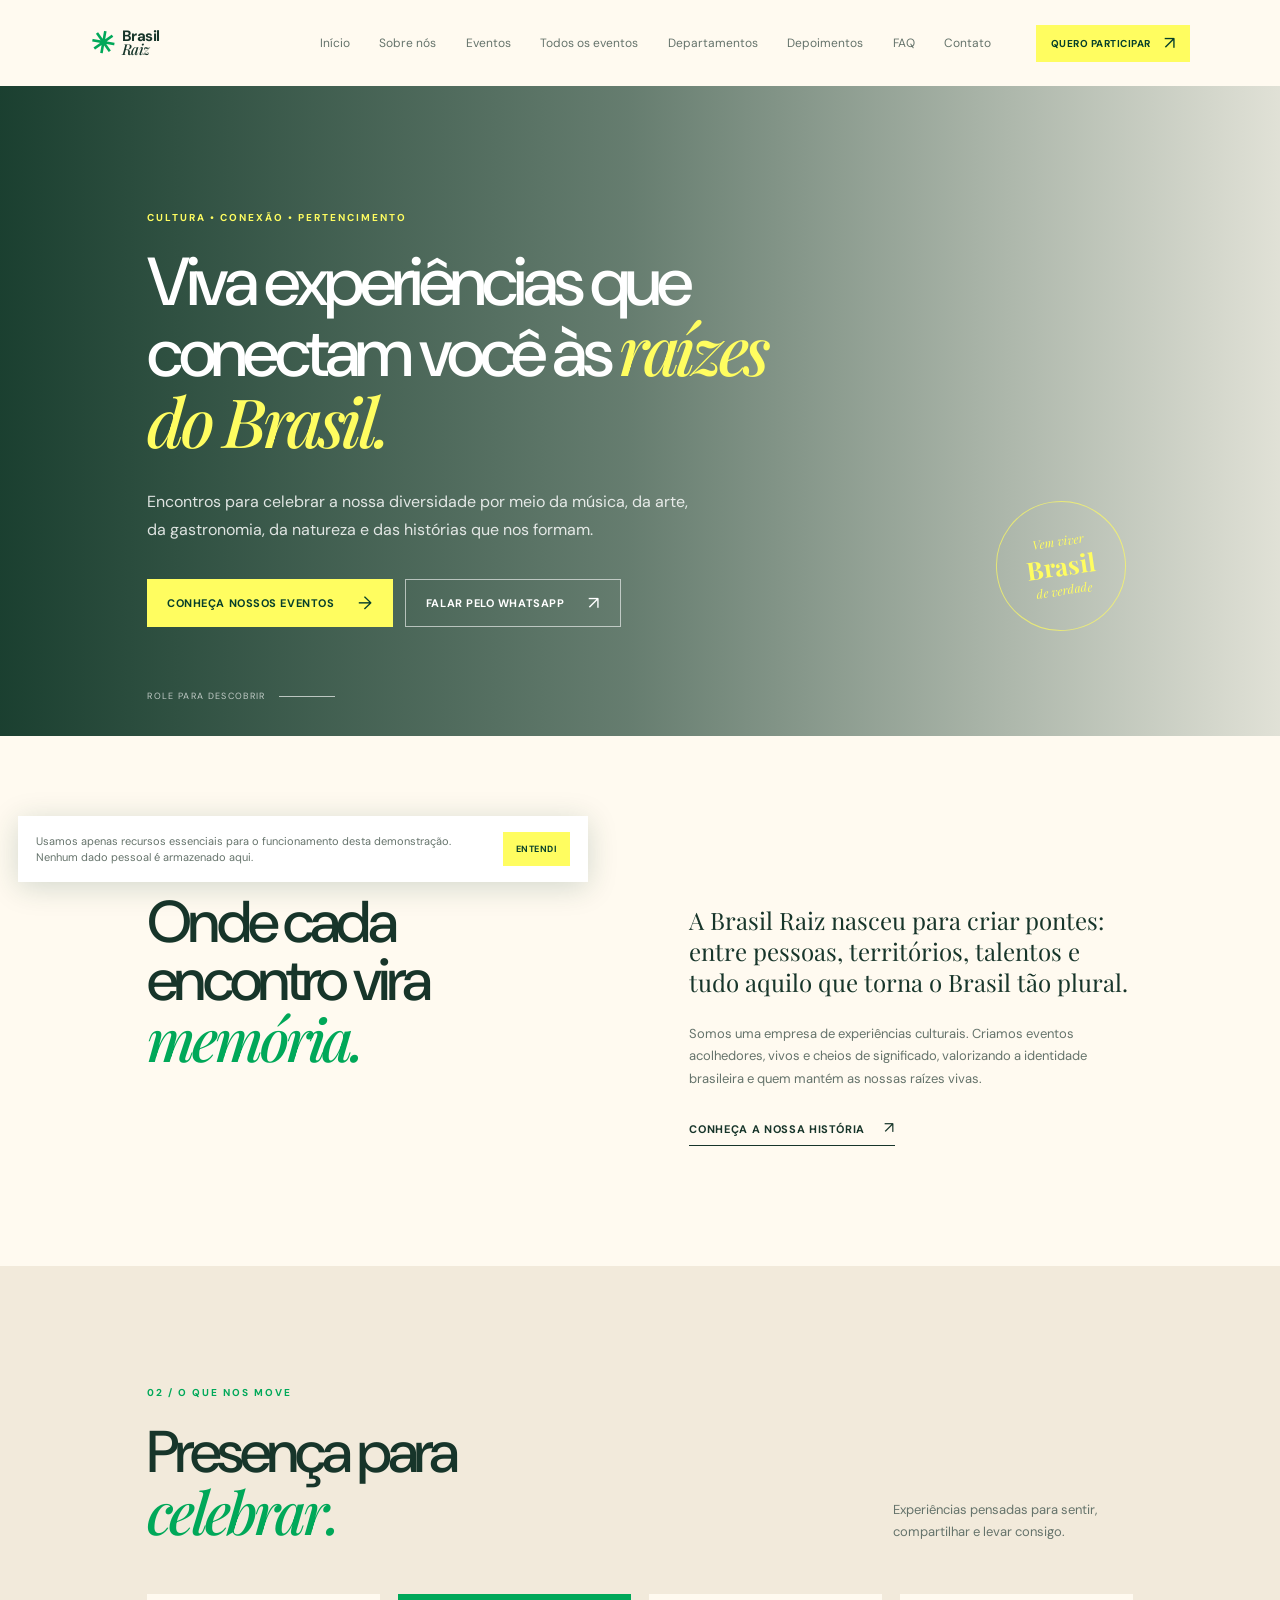
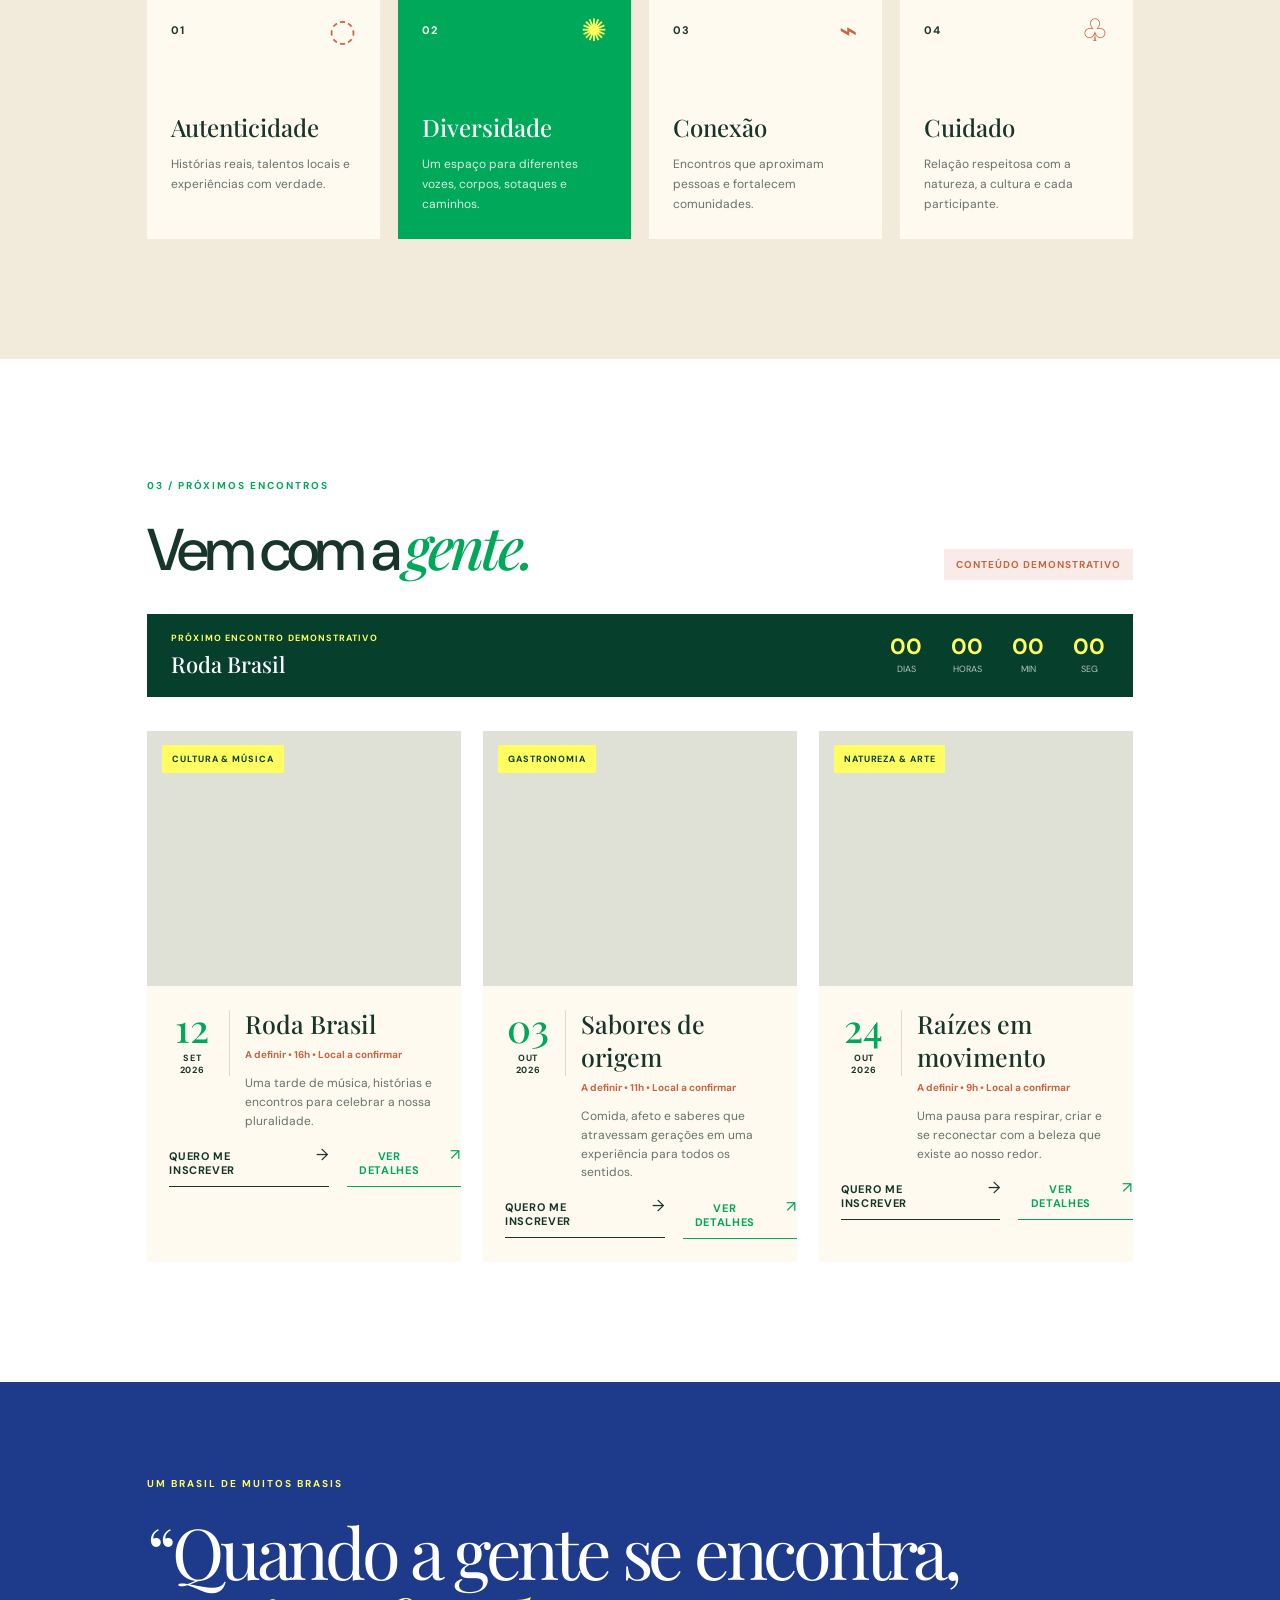
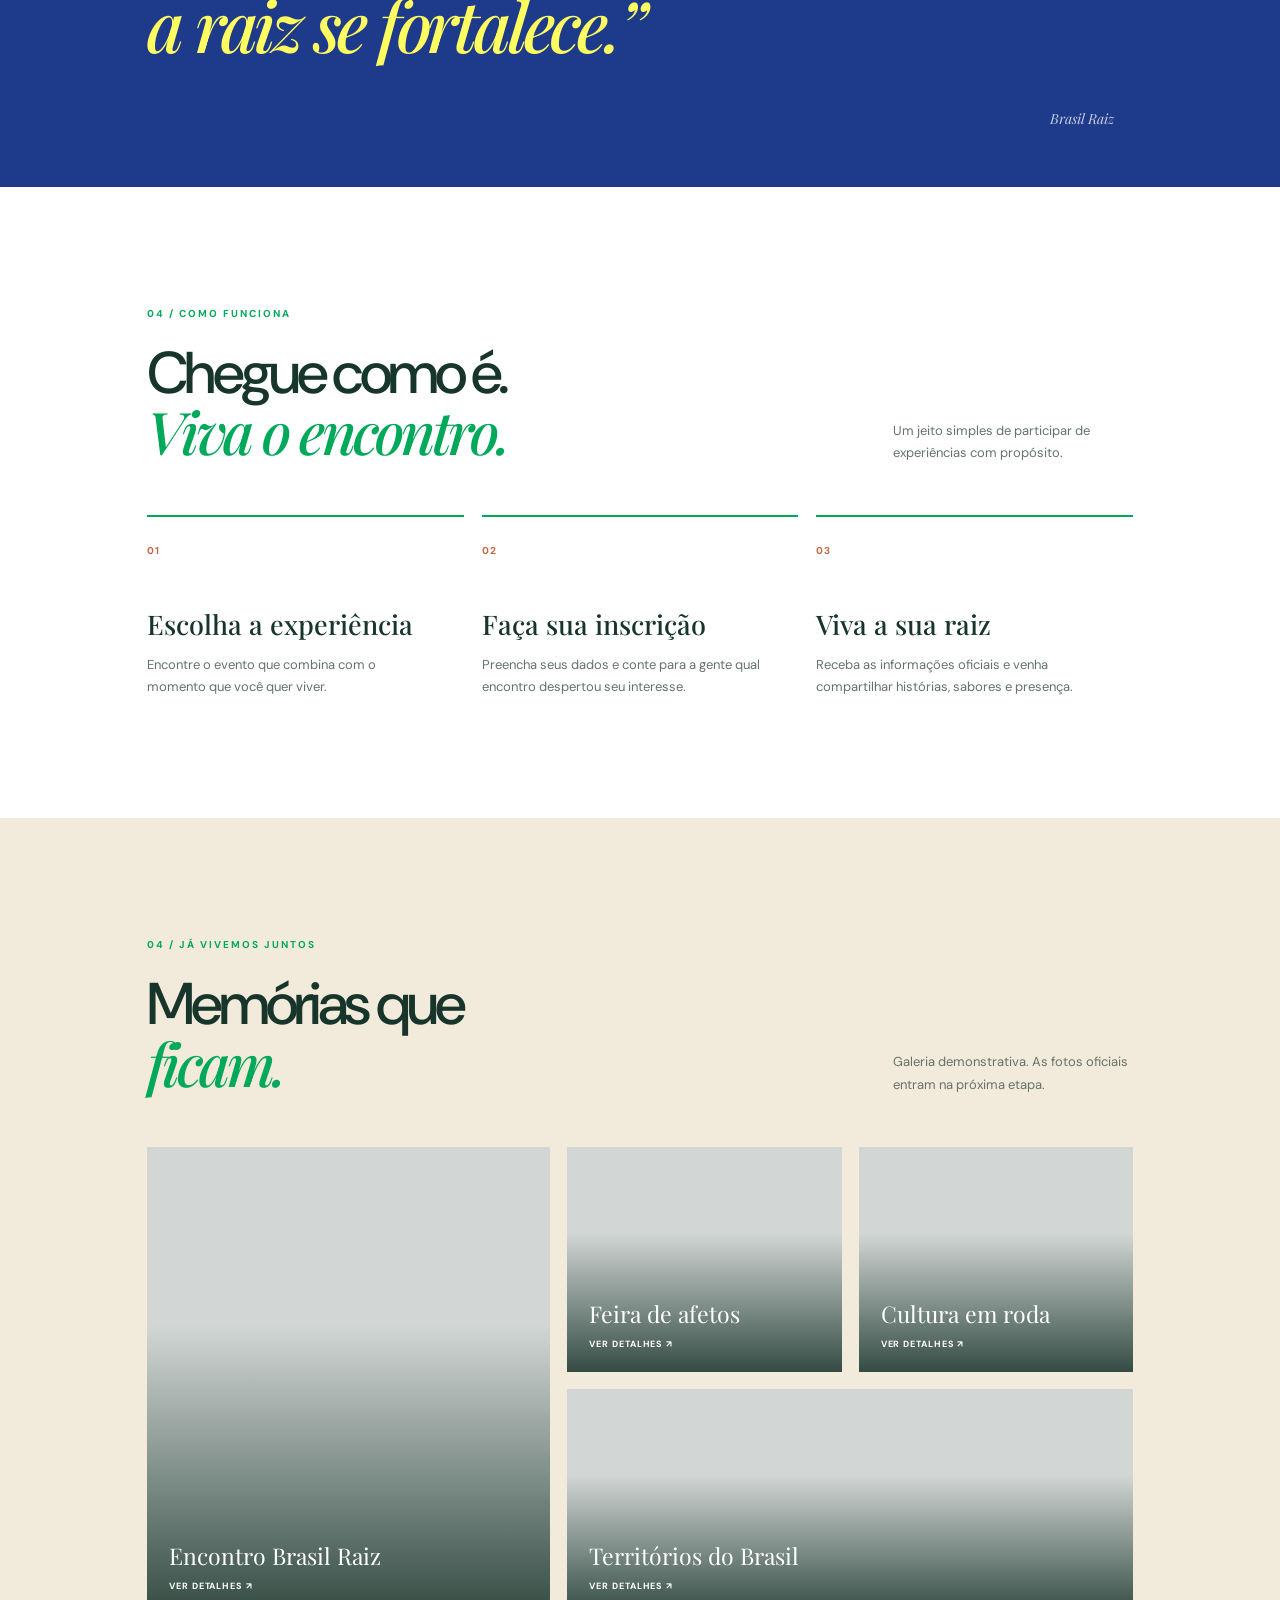
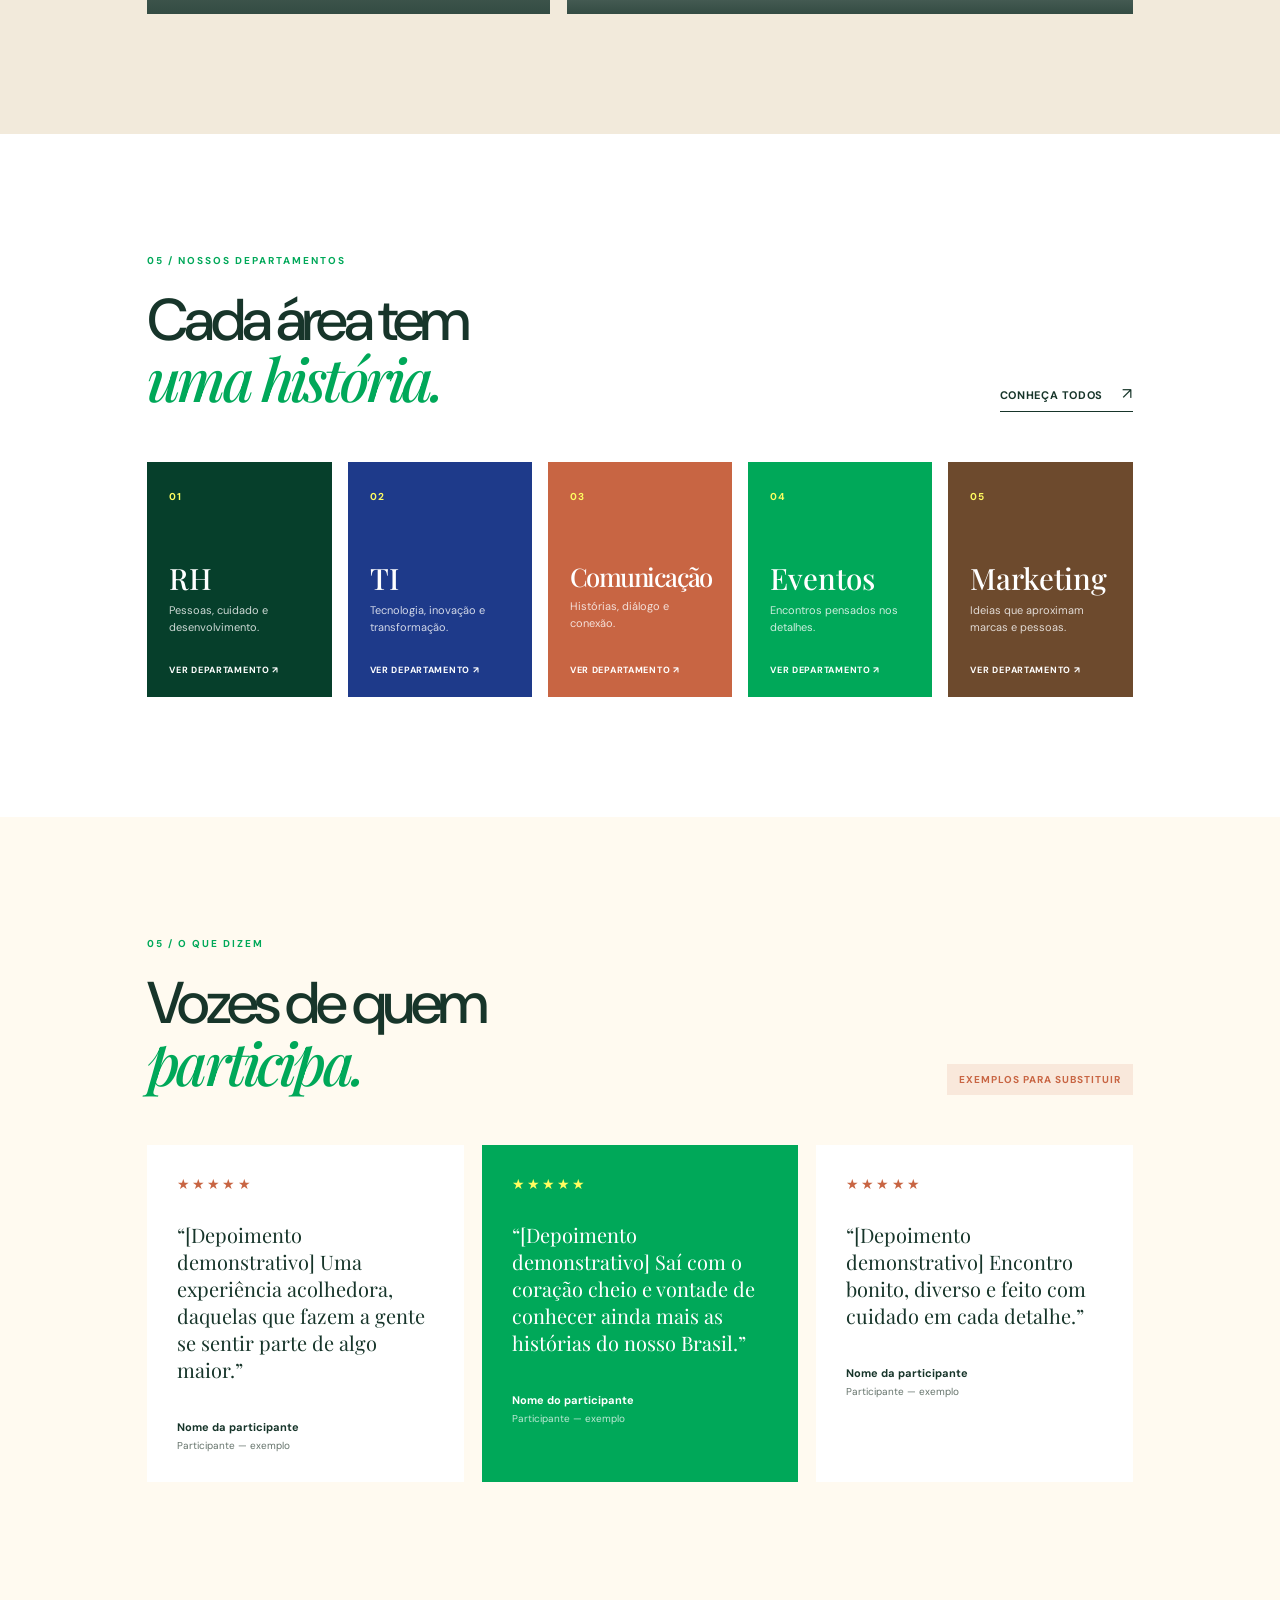
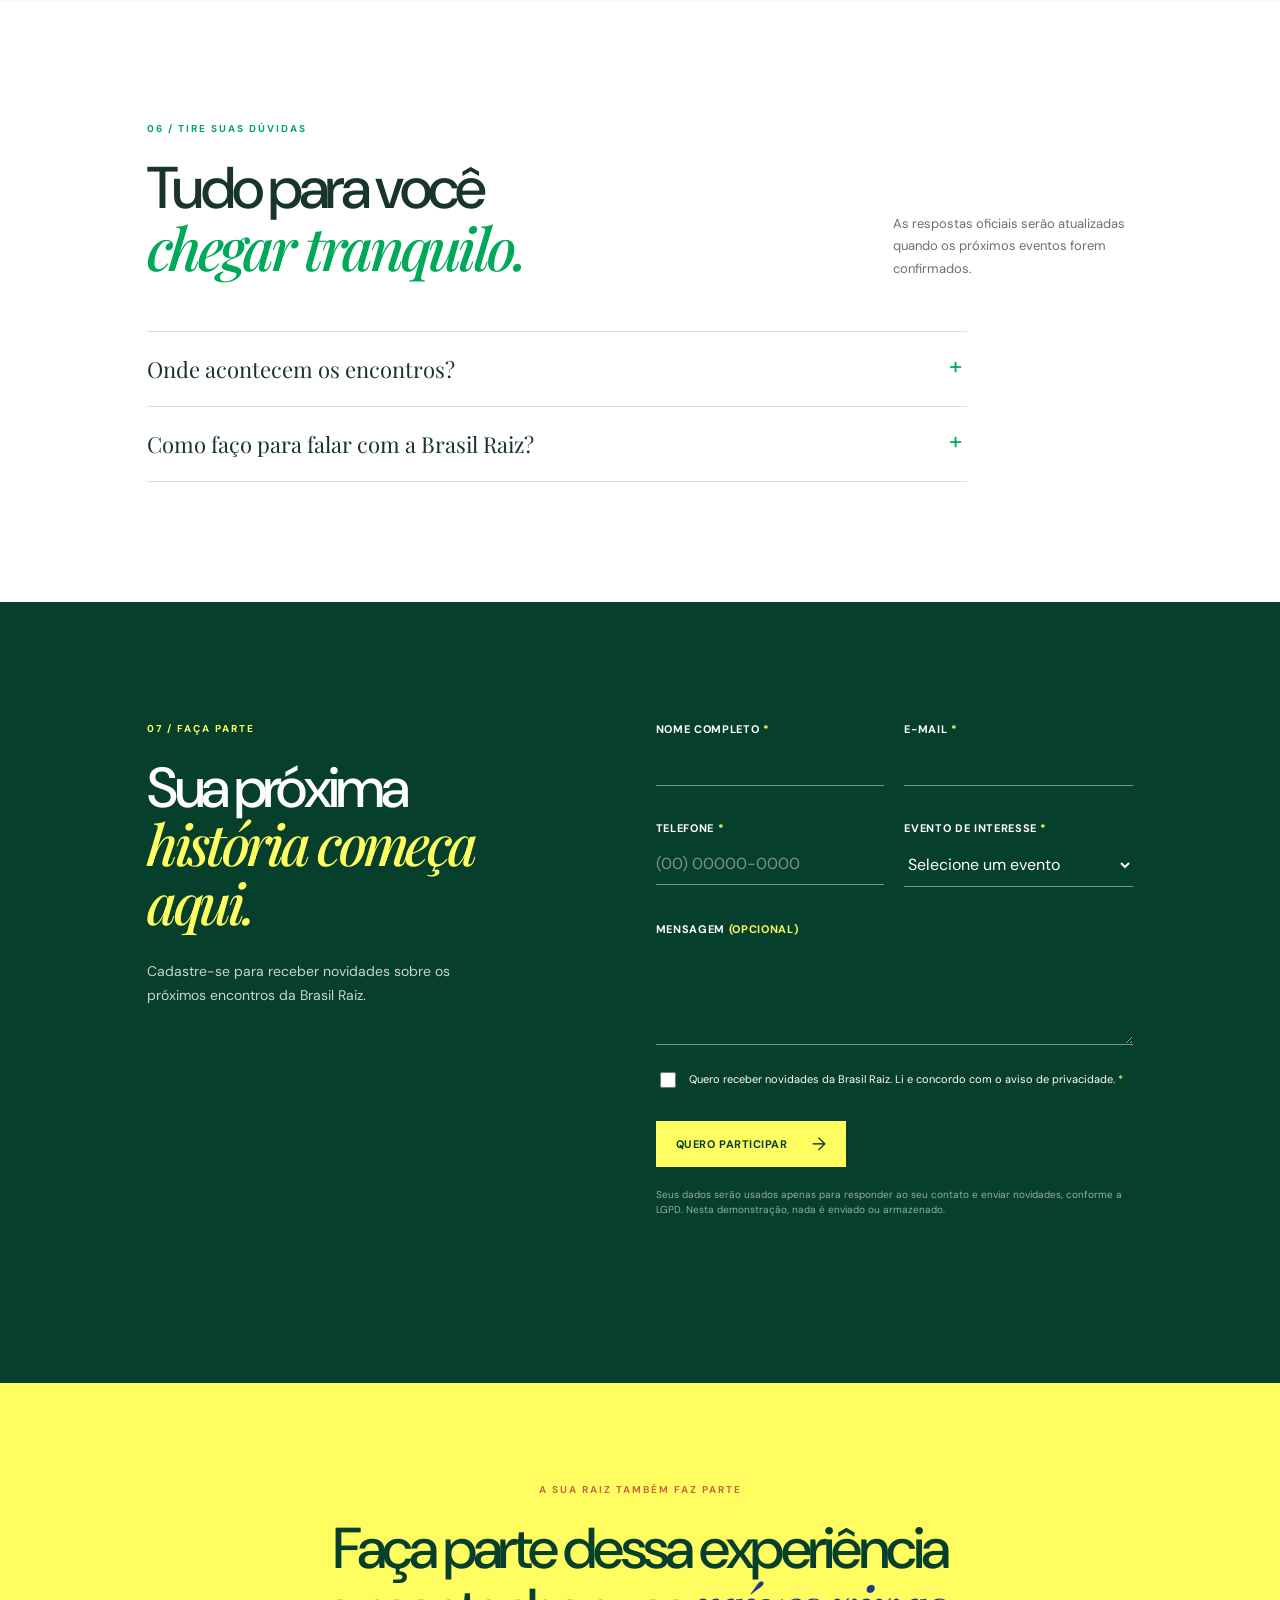
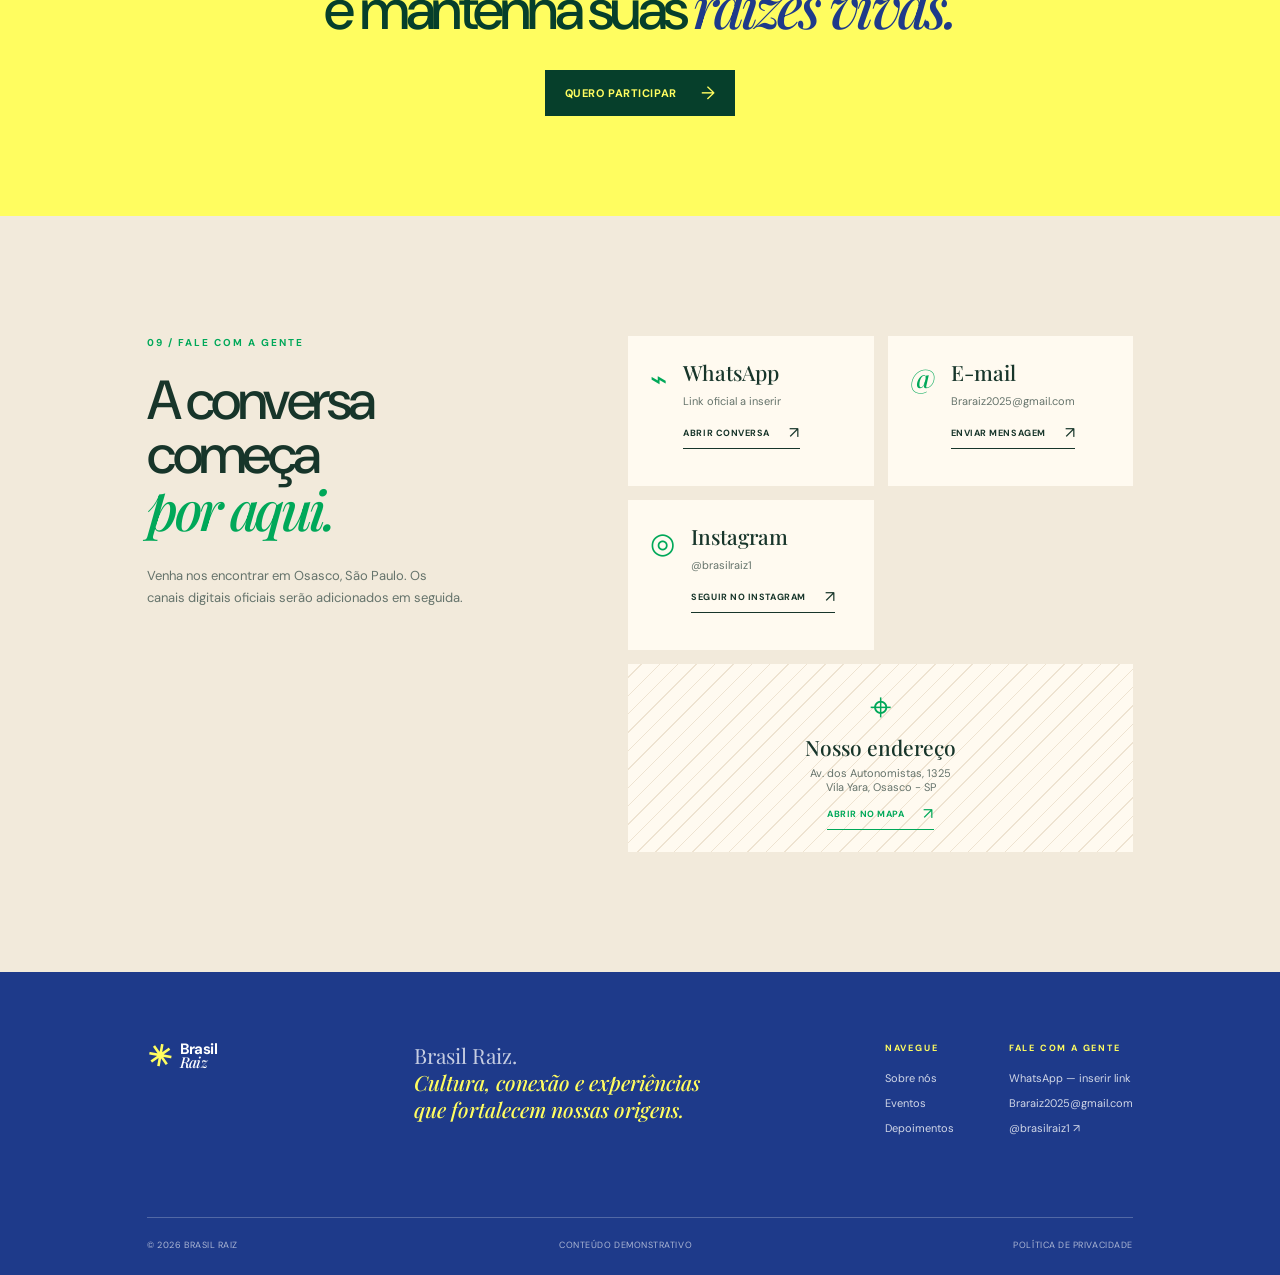
==== commit fac5411d: "strooo" ====
--- a/index.html
+++ b/index.html
@@ -1,229 +1,454 @@
-
 <!doctype html>
 <html lang="pt-BR">
-  <head>
-    <meta charset="UTF-8" />
-    <meta name="viewport" content="width=device-width, initial-scale=1.0" />
-    <meta name="description" content="Brasil Raiz: valorização, preservação e difusão da cultura brasileira por meio de experiências autênticas, eventos culturais e projetos educativos." />
-    <meta name="theme-color" content="#00A859" />
-    <title>Brasil Raiz | Cultura, identidade e pertencimento</title>
-    <link rel="preconnect" href="https://fonts.googleapis.com" />
-    <link rel="preconnect" href="https://fonts.gstatic.com" crossorigin />
-    <link href="https://fonts.googleapis.com/css2?family=DM+Sans:wght@400;500;600;700&family=Playfair+Display:ital,wght@0,500;0,600;1,500;1,600&display=swap" rel="stylesheet" />
-    <link rel="stylesheet" href="/style.css" />
-  </head>
-  <body>
-    <a class="skip-link" href="#conteudo">Ir para o conteúdo principal</a>
-
-    <header class="site-header">
-      <a class="brand" href="#inicio" aria-label="Brasil Raiz, início">
-        <span class="brand-mark" aria-hidden="true">✳</span>
-        <span>Brasil<br /><em>Raiz</em></span>
-      </a>
-
-      <button class="menu-toggle" type="button" aria-label="Abrir menu" aria-expanded="false" aria-controls="main-nav">
-        <span></span><span></span>
-      </button>
-
-      <nav class="main-nav" id="main-nav" aria-label="Navegação principal">
-        <a href="#inicio">Início</a>
-        <a href="#sobre">Sobre nós</a>
-        <a href="#eventos">Eventos</a>
-        <a href="#depoimentos">Depoimentos</a>
-        <a href="#contato">Contato</a>
-      </nav>
-
-      <a class="button button-small button-yellow header-cta" href="#inscricao">Quero participar <span>↗</span></a>
-    </header>
-
-    <main id="conteudo">
-      <section class="hero" id="inicio" aria-labelledby="hero-title">
-        <div class="hero-copy reveal">
-          <p class="eyebrow light">Cultura • identidade • pertencimento</p>
-          <h1 id="hero-title">Viva experiências que conectam você às <em>raízes do Brasil.</em></h1>
-          <p class="hero-text">Experiências autênticas para valorizar a cultura brasileira, preservar nossas tradições e aproximar pessoas das histórias que formam o nosso país.</p>
-          <div class="hero-actions">
-            <a class="button button-yellow" href="#eventos">Conheça nossas experiências <span>→</span></a>
-            <a class="button button-outline-light js-whatsapp" href="#contato">Fale com a Brasil Raiz <span>↗</span></a>
-          </div>
-        </div>
-        <div class="hero-badge" aria-hidden="true">
-          <span>Vem conhecer</span>
-          <strong>Brasil</strong>
-          <span>de raízes</span>
-        </div>
-        <a class="hero-scroll" href="#sobre"><span>role para conhecer</span><span class="scroll-line"></span></a>
-      </section>
-
-      <section class="intro section-pad" id="sobre" aria-labelledby="sobre-title">
-        <div class="intro-heading reveal">
-          <p class="eyebrow">01 / Sobre nós</p>
-          <h2 id="sobre-title">Onde cada encontro vira <em>pertencimento.</em></h2>
-        </div>
-        <div class="intro-content reveal">
-          <p class="large-copy">A Brasil Raiz nasceu para valorizar, preservar e difundir a rica diversidade cultural brasileira, criando pontes entre pessoas, territórios, saberes e tradições.</p>
-          <p>Nosso propósito é conectar pessoas às origens e tradições do país por meio de experiências autênticas, eventos culturais e projetos educativos, fortalecendo a identidade brasileira e as comunidades locais.</p>
-          <a class="text-link" href="#contato">Conheça o nosso propósito <span>↗</span></a>
-        </div>
-      </section>
-
-      <section class="values section-pad" aria-labelledby="valores-title">
-        <div class="section-intro reveal">
-          <div>
-            <p class="eyebrow">02 / O que nos move</p>
-            <h2 id="valores-title">Cultura para<br /><em>conectar.</em></h2>
-          </div>
-          <p class="section-note">Experiências pensadas para acolher, conectar, preservar e transformar.</p>
-        </div>
-        <div class="value-grid">
-          <article class="value-card reveal">
-            <span class="value-number">01</span><span class="value-icon" aria-hidden="true">◌</span>
-            <h3>Acessibilidade</h3><p>Cultura aberta para todos, com experiências pensadas para diferentes pessoas e formas de participar.</p>
-          </article>
-          <article class="value-card value-card-highlight reveal">
-            <span class="value-number">02</span><span class="value-icon" aria-hidden="true">✺</span>
-            <h3>Diversidade</h3><p>Celebramos o diferente como força criativa, valorizando culturas, identidades, saberes e territórios.</p>
-          </article>
-          <article class="value-card reveal">
-            <span class="value-number">03</span><span class="value-icon" aria-hidden="true">⌁</span>
-            <h3>Escuta</h3><p>Ouvimos para compreender, aprender com as comunidades e construir experiências juntos.</p>
-          </article>
-          <article class="value-card reveal">
-            <span class="value-number">04</span><span class="value-icon" aria-hidden="true">♧</span>
-            <h3>Pertencimento</h3><p>Criamos espaços onde cada pessoa pode se reconhecer, se expressar e sentir que faz parte.</p>
-          </article>
-          <article class="value-card reveal">
-            <span class="value-number">05</span><span class="value-icon" aria-hidden="true">✦</span>
-            <h3>Responsabilidade social</h3><p>Agimos com consciência para gerar impacto positivo e fortalecer comunidades locais.</p>
-          </article>
-        </div>
-      </section>
-
-      <section class="events section-pad" id="eventos" aria-labelledby="eventos-title">
-        <div class="section-intro reveal">
-          <div>
-            <p class="eyebrow">03 / Experiências culturais</p>
-            <h2 id="eventos-title">Viva as <em>raízes.</em></h2>
-          </div>
-          <span class="demo-label">Experiências em destaque</span>
-        </div>
-        <div class="event-grid">
-          <article class="event-card reveal">
-            <div class="event-image event-image-one" role="img" aria-label="Pessoas reunidas em um evento cultural ao ar livre">
-              <span class="event-category">Cultura &amp; música</span>
+
+<head>
+  <meta charset="UTF-8" />
+  <meta name="viewport" content="width=device-width, initial-scale=1.0" />
+  <meta name="description"
+    content="Brasil Raiz: eventos, cultura, natureza e experiências que conectam você às raízes do Brasil." />
+  <meta name="theme-color" content="#00A859" />
+  <meta property="og:title" content="Brasil Raiz | Cultura, conexão e experiências" />
+  <meta property="og:description" content="Encontros para celebrar a diversidade, a cultura e as raízes do Brasil." />
+  <meta property="og:type" content="website" />
+  <title>Brasil Raiz | Cultura, conexão e experiências</title>
+  <link rel="preconnect" href="https://fonts.googleapis.com" />
+  <link rel="preconnect" href="https://fonts.gstatic.com" crossorigin />
+  <link
+    href="https://fonts.googleapis.com/css2?family=DM+Sans:wght@400;500;600;700&family=Playfair+Display:ital,wght@0,500;0,600;1,500;1,600&display=swap"
+    rel="stylesheet" />
+  <link rel="stylesheet" href="style.css" />
+</head>
+
+<body>
+  <a class="skip-link" href="#conteudo">Ir para o conteúdo principal</a>
+
+  <header class="site-header">
+    <a class="brand" href="#inicio" aria-label="Brasil Raiz, início">
+      <span class="brand-mark" aria-hidden="true">✳</span>
+      <span>Brasil<br /><em>Raiz</em></span>
+    </a>
+
+    <button class="menu-toggle" type="button" aria-label="Abrir menu" aria-expanded="false" aria-controls="main-nav">
+      <span></span><span></span>
+    </button>
+
+    <nav class="main-nav" id="main-nav" aria-label="Navegação principal">
+      <a href="#inicio">Início</a>
+      <a href="#sobre">Sobre nós</a>
+      <a href="eventos-efetuados.html">Eventos</a>
+      <a href="eventos.html">Todos os eventos</a>
+      <a href="departamento.html">Departamentos</a>
+      <a href="#depoimentos">Depoimentos</a>
+      <a href="#faq">FAQ</a>
+      <a href="#contato">Contato</a>
+    </nav>
+
+    <a class="button button-small button-yellow header-cta" href="#inscricao">Quero participar <span>↗</span></a>
+  </header>
+
+  <main id="conteudo">
+    <section class="hero" id="inicio" aria-labelledby="hero-title">
+      <div class="hero-copy reveal">
+        <p class="eyebrow light">Cultura • conexão • pertencimento</p>
+        <h1 id="hero-title">Viva experiências que conectam você às <em>raízes do Brasil.</em></h1>
+        <p class="hero-text">Encontros para celebrar a nossa diversidade por meio da música, da arte, da gastronomia, da
+          natureza e das histórias que nos formam.</p>
+        <div class="hero-actions">
+          <a class="button button-yellow" href="#eventos">Conheça nossos eventos <span>→</span></a>
+          <a class="button button-outline-light js-whatsapp" href="#contato">Falar pelo WhatsApp <span>↗</span></a>
+        </div>
+      </div>
+      <div class="hero-badge" aria-hidden="true">
+        <span>Vem viver</span>
+        <strong>Brasil</strong>
+        <span>de verdade</span>
+      </div>
+      <a class="hero-scroll" href="#sobre"><span>role para descobrir</span><span class="scroll-line"></span></a>
+    </section>
+
+    <section class="intro section-pad" id="sobre" aria-labelledby="sobre-title">
+      <div class="intro-heading reveal">
+        <p class="eyebrow">01 / Sobre nós</p>
+        <h2 id="sobre-title">Onde cada encontro vira <em>memória.</em></h2>
+      </div>
+      <div class="intro-content reveal">
+        <p class="large-copy">A Brasil Raiz nasceu para criar pontes: entre pessoas, territórios, talentos e tudo aquilo
+          que torna o Brasil tão plural.</p>
+        <p>Somos uma empresa de experiências culturais. Criamos eventos acolhedores, vivos e cheios de significado,
+          valorizando a identidade brasileira e quem mantém as nossas raízes vivas.</p>
+        <a class="text-link" href="#contato">Conheça a nossa história <span>↗</span></a>
+      </div>
+    </section>
+
+    <section class="values section-pad" aria-labelledby="valores-title">
+      <div class="section-intro reveal">
+        <div>
+          <p class="eyebrow">02 / O que nos move</p>
+          <h2 id="valores-title">Presença para<br /><em>celebrar.</em></h2>
+        </div>
+        <p class="section-note">Experiências pensadas para sentir, compartilhar e levar consigo.</p>
+      </div>
+      <div class="value-grid">
+        <article class="value-card reveal">
+          <span class="value-number">01</span><span class="value-icon" aria-hidden="true">◌</span>
+          <h3>Autenticidade</h3>
+          <p>Histórias reais, talentos locais e experiências com verdade.</p>
+        </article>
+        <article class="value-card value-card-highlight reveal">
+          <span class="value-number">02</span><span class="value-icon" aria-hidden="true">✺</span>
+          <h3>Diversidade</h3>
+          <p>Um espaço para diferentes vozes, corpos, sotaques e caminhos.</p>
+        </article>
+        <article class="value-card reveal">
+          <span class="value-number">03</span><span class="value-icon" aria-hidden="true">⌁</span>
+          <h3>Conexão</h3>
+          <p>Encontros que aproximam pessoas e fortalecem comunidades.</p>
+        </article>
+        <article class="value-card reveal">
+          <span class="value-number">04</span><span class="value-icon" aria-hidden="true">♧</span>
+          <h3>Cuidado</h3>
+          <p>Relação respeitosa com a natureza, a cultura e cada participante.</p>
+        </article>
+      </div>
+    </section>
+
+    <section class="events section-pad" id="eventos" aria-labelledby="eventos-title">
+      <div class="section-intro reveal">
+        <div>
+          <p class="eyebrow">03 / Próximos encontros</p>
+          <h2 id="eventos-title">Vem com a <em>gente.</em></h2>
+        </div>
+        <span class="demo-label">Conteúdo demonstrativo</span>
+      </div>
+      <div class="countdown-panel reveal" data-countdown="2026-09-12T16:00:00-03:00" aria-live="polite">
+        <div><span class="countdown-label">Próximo encontro demonstrativo</span><strong>Roda Brasil</strong></div>
+        <div class="countdown-values" aria-label="Contagem regressiva para o próximo evento">
+          <div><strong data-unit="days">--</strong><span>dias</span></div>
+          <div><strong data-unit="hours">--</strong><span>horas</span></div>
+          <div><strong data-unit="minutes">--</strong><span>min</span></div>
+          <div><strong data-unit="seconds">--</strong><span>seg</span></div>
+        </div>
+      </div>
+      <div class="event-grid">
+        <article class="event-card reveal">
+          <div class="event-image event-image-one" role="img"
+            aria-label="Pessoas reunidas em um evento cultural ao ar livre">
+            <span class="event-category">Cultura &amp; música</span>
+          </div>
+          <div class="event-body">
+            <div class="event-date"><strong>12</strong><span>SET<br />2026</span></div>
+            <div>
+              <h3>Roda Brasil</h3>
+              <p class="event-meta">A definir • 16h • Local a confirmar</p>
+              <p>Uma tarde de música, histórias e encontros para celebrar a nossa pluralidade.</p>
             </div>
-            <div class="event-body">
-              <div class="event-date"><strong>12</strong><span>SET<br />2026</span></div>
-              <div><h3>Roda Brasil</h3><p class="event-meta">A definir • 16h • Local a confirmar</p><p>Uma experiência de música, histórias e encontros para celebrar a diversidade cultural brasileira.</p></div>
+          </div>
+          <div class="event-actions"><a class="text-link event-link" href="#inscricao" data-event="Roda Brasil">Quero me
+              inscrever <span>→</span></a><button class="text-link event-details" type="button"
+              data-detail-title="Roda Brasil" data-detail-info="12 de setembro de 2026 • 16h • Local a confirmar"
+              data-detail-description="Uma tarde de música, histórias e encontros para celebrar a nossa pluralidade."
+              data-event="Roda Brasil">Ver detalhes <span>↗</span></button></div>
+        </article>
+        <article class="event-card reveal">
+          <div class="event-image event-image-two" role="img" aria-label="Mesa com elementos de gastronomia brasileira">
+            <span class="event-category">Gastronomia</span>
+          </div>
+          <div class="event-body">
+            <div class="event-date"><strong>03</strong><span>OUT<br />2026</span></div>
+            <div>
+              <h3>Sabores de origem</h3>
+              <p class="event-meta">A definir • 11h • Local a confirmar</p>
+              <p>Comida, afeto e saberes que atravessam gerações em uma experiência para todos os sentidos.</p>
             </div>
-            <a class="text-link event-link" href="#inscricao" data-event="Roda Brasil">Quero participar <span>→</span></a>
-          </article>
-          <article class="event-card reveal">
-            <div class="event-image event-image-two" role="img" aria-label="Mesa com elementos de gastronomia brasileira">
-              <span class="event-category">Gastronomia</span>
+          </div>
+          <div class="event-actions"><a class="text-link event-link" href="#inscricao"
+              data-event="Sabores de origem">Quero me inscrever <span>→</span></a><button
+              class="text-link event-details" type="button" data-detail-title="Sabores de origem"
+              data-detail-info="03 de outubro de 2026 • 11h • Local a confirmar"
+              data-detail-description="Comida, afeto e saberes que atravessam gerações em uma experiência para todos os sentidos."
+              data-event="Sabores de origem">Ver detalhes <span>↗</span></button></div>
+        </article>
+        <article class="event-card reveal">
+          <div class="event-image event-image-three" role="img"
+            aria-label="Paisagem natural brasileira com vegetação exuberante">
+            <span class="event-category">Natureza &amp; arte</span>
+          </div>
+          <div class="event-body">
+            <div class="event-date"><strong>24</strong><span>OUT<br />2026</span></div>
+            <div>
+              <h3>Raízes em movimento</h3>
+              <p class="event-meta">A definir • 9h • Local a confirmar</p>
+              <p>Uma pausa para respirar, criar e se reconectar com a beleza que existe ao nosso redor.</p>
             </div>
-            <div class="event-body">
-              <div class="event-date"><strong>03</strong><span>OUT<br />2026</span></div>
-              <div><h3>Sabores de origem</h3><p class="event-meta">A definir • 11h • Local a confirmar</p><p>Sabores, memórias e saberes tradicionais que atravessam gerações e fortalecem a cultura local.</p></div>
-            </div>
-            <a class="text-link event-link" href="#inscricao" data-event="Sabores de origem">Quero participar <span>→</span></a>
-          </article>
-          <article class="event-card reveal">
-            <div class="event-image event-image-three" role="img" aria-label="Paisagem natural brasileira com vegetação exuberante">
-              <span class="event-category">Natureza &amp; arte</span>
-            </div>
-            <div class="event-body">
-              <div class="event-date"><strong>24</strong><span>OUT<br />2026</span></div>
-              <div><h3>Raízes em movimento</h3><p class="event-meta">A definir • 9h • Local a confirmar</p><p>Arte, natureza e saberes locais em uma experiência para criar novas formas de conexão com o território.</p></div>
-            </div>
-            <a class="text-link event-link" href="#inscricao" data-event="Raízes em movimento">Quero participar <span>→</span></a>
-          </article>
-        </div>
-      </section>
-
-      <section class="quote-band">
-        <p class="eyebrow light">Um Brasil de muitas raízes</p>
-        <blockquote>“Conhecer nossas raízes é reconhecer quem somos.<br /><em>Celebrá-las é construir o que podemos ser.”</em></blockquote>
-        <span class="quote-signature">Brasil Raiz</span>
-      </section>
-
-      <section class="gallery section-pad" id="realizados" aria-labelledby="realizados-title">
-        <div class="section-intro reveal">
-          <div>
-            <p class="eyebrow">04 / Cultura que permanece</p>
-            <h2 id="realizados-title">Memórias que<br /><em>ficam.</em></h2>
-          </div>
-          <p class="section-note">Memórias, territórios e encontros que mostram a cultura brasileira em movimento.</p>
-        </div>
-        <div class="gallery-grid">
-          <button class="gallery-item gallery-one reveal" type="button" data-title="Encontro Brasil Raiz" aria-label="Ver detalhes do Encontro Brasil Raiz"><span>Encontro Brasil Raiz <small>Ver detalhes ↗</small></span></button>
-          <button class="gallery-item gallery-two reveal" type="button" data-title="Feira de afetos" aria-label="Ver detalhes da Feira de afetos"><span>Feira de afetos <small>Ver detalhes ↗</small></span></button>
-          <button class="gallery-item gallery-three reveal" type="button" data-title="Cultura em roda" aria-label="Ver detalhes da Cultura em roda"><span>Cultura em roda <small>Ver detalhes ↗</small></span></button>
-          <button class="gallery-item gallery-four reveal" type="button" data-title="Territórios do Brasil" aria-label="Ver detalhes de Territórios do Brasil"><span>Territórios do Brasil <small>Ver detalhes ↗</small></span></button>
-        </div>
-      </section>
-
-      <section class="testimonials section-pad" id="depoimentos" aria-labelledby="depoimentos-title">
-        <div class="section-intro reveal">
-          <div><p class="eyebrow">05 / Vozes e pertencimento</p><h2 id="depoimentos-title">Vozes de quem<br /><em>faz parte.</em></h2></div>
-          <span class="demo-label">Espaço para histórias reais</span>
-        </div>
-        <div class="testimonial-grid">
-          <article class="testimonial reveal"><div class="stars" aria-label="Avaliação demonstrativa: 5 de 5 estrelas">★★★★★</div><blockquote>“[Depoimento demonstrativo] Uma experiência que acolhe, aproxima e faz a gente enxergar a cultura brasileira de um jeito novo.”</blockquote><p class="person">Nome da participante <span>Participante — exemplo</span></p></article>
-          <article class="testimonial testimonial-green reveal"><div class="stars" aria-label="Avaliação demonstrativa: 5 de 5 estrelas">★★★★★</div><blockquote>“[Depoimento demonstrativo] Saí com vontade de conhecer mais histórias, pessoas e lugares que fazem parte das nossas raízes.”</blockquote><p class="person">Nome do participante <span>Participante — exemplo</span></p></article>
-          <article class="testimonial reveal"><div class="stars" aria-label="Avaliação demonstrativa: 5 de 5 estrelas">★★★★★</div><blockquote>“[Depoimento demonstrativo] Um encontro diverso, acessível e cheio de significado, feito para a gente se sentir pertencente.”</blockquote><p class="person">Nome da participante <span>Participante — exemplo</span></p></article>
-        </div>
-      </section>
-
-      <section class="signup section-pad" id="inscricao" aria-labelledby="inscricao-title">
-        <div class="signup-copy reveal">
-          <p class="eyebrow light">06 / Faça parte</p>
-          <h2 id="inscricao-title">Sua história também<br /><em>faz parte das nossas raízes.</em></h2>
-          <p>Cadastre-se para receber novidades sobre experiências culturais, eventos e projetos da Brasil Raiz.</p>
-        </div>
-        <form class="signup-form reveal" id="signup-form" novalidate>
-          <div class="form-row">
-            <div class="field"><label for="name">Nome completo <span>*</span></label><input id="name" name="name" type="text" autocomplete="name" aria-describedby="name-error" required /><small class="field-error" id="name-error"></small></div>
-            <div class="field"><label for="email">E-mail <span>*</span></label><input id="email" name="email" type="email" autocomplete="email" aria-describedby="email-error" required /><small class="field-error" id="email-error"></small></div>
-          </div>
-          <div class="form-row">
-            <div class="field"><label for="phone">Telefone <span>*</span></label><input id="phone" name="phone" type="tel" inputmode="tel" autocomplete="tel" aria-describedby="phone-error" placeholder="(00) 00000-0000" required /><small class="field-error" id="phone-error"></small></div>
-            <div class="field"><label for="event">Evento de interesse <span>*</span></label><select id="event" name="event" aria-describedby="event-error" required><option value="">Selecione um evento</option><option>Roda Brasil (demonstração)</option><option>Sabores de origem (demonstração)</option><option>Raízes em movimento (demonstração)</option></select><small class="field-error" id="event-error"></small></div>
-          </div>
-          <div class="field"><label for="message">Mensagem <span>(opcional)</span></label><textarea id="message" name="message" rows="3"></textarea></div>
-          <label class="checkbox-field"><input id="consent" name="consent" type="checkbox" aria-describedby="consent-error" required /><span>Quero receber novidades da Brasil Raiz. Li e concordo com o aviso de privacidade. <span>*</span></span></label>
-          <small class="field-error" id="consent-error"></small>
-          <button class="button button-yellow" type="submit">Quero participar <span>→</span></button>
-          <p class="privacy-note">Seus dados serão usados apenas para responder ao seu contato e enviar novidades, conforme a LGPD. Nesta demonstração, nada é enviado ou armazenado.</p>
-          <p class="form-feedback" id="form-feedback" role="status" aria-live="polite"></p>
-        </form>
-      </section>
-
-      <section class="final-cta" aria-labelledby="cta-title">
-        <p class="eyebrow">Todas as raízes fazem parte</p>
-        <h2 id="cta-title">Faça parte dessa experiência<br />e ajude a manter nossas <em>raízes vivas.</em></h2>
-        <a class="button button-dark" href="#inscricao">Quero participar <span>→</span></a>
-      </section>
-    </main>
-
-    <footer class="site-footer" id="contato">
-      <div class="footer-top">
-        <a class="brand footer-brand" href="#inicio" aria-label="Brasil Raiz, início"><span class="brand-mark" aria-hidden="true">✳</span><span>Brasil<br /><em>Raiz</em></span></a>
-        <p>Brasil Raiz.<br /><em>Cultura acessível, diversidade e experiências que fortalecem nossas origens.</em></p>
-        <div class="footer-links">
-          <div><p class="eyebrow">Navegue</p><a href="#sobre">Sobre nós</a><a href="#eventos">Eventos</a><a href="#depoimentos">Depoimentos</a></div>
-          <div><p class="eyebrow">Fale com a gente</p><a class="js-whatsapp" href="#contato">WhatsApp — inserir link</a><a href="#contato">E-mail — inserir contato</a><a href="#contato">Instagram — inserir link</a></div>
-        </div>
-      </div>
-      <div class="footer-bottom"><span>© 2026 Brasil Raiz</span><span>Experiências em destaque</span><a href="#contato">Política de privacidade</a></div>
-    </footer>
-
-    <div class="modal" id="detail-modal" role="dialog" aria-modal="true" aria-labelledby="modal-title" hidden>
-      <div class="modal-card"><button class="modal-close" type="button" aria-label="Fechar detalhes">×</button><p class="eyebrow">Memória Brasil Raiz</p><h2 id="modal-title">Evento realizado</h2><p>Esta área receberá fotos, vídeos e histórias das experiências da Brasil Raiz, valorizando os territórios, saberes e pessoas que mantêm nossa cultura viva.</p></div>
+          </div>
+          <div class="event-actions"><a class="text-link event-link" href="#inscricao"
+              data-event="Raízes em movimento">Quero me inscrever <span>→</span></a><button
+              class="text-link event-details" type="button" data-detail-title="Raízes em movimento"
+              data-detail-info="24 de outubro de 2026 • 9h • Local a confirmar"
+              data-detail-description="Uma pausa para respirar, criar e se reconectar com a beleza que existe ao nosso redor."
+              data-event="Raízes em movimento">Ver detalhes <span>↗</span></button></div>
+        </article>
+      </div>
+    </section>
+
+    <section class="quote-band">
+      <p class="eyebrow light">Um Brasil de muitos Brasis</p>
+      <blockquote>“Quando a gente se encontra,<br /><em>a raiz se fortalece.”</em></blockquote>
+      <span class="quote-signature">Brasil Raiz</span>
+    </section>
+
+    <section class="how-it-works section-pad" aria-labelledby="how-title">
+      <div class="section-intro reveal">
+        <div>
+          <p class="eyebrow">04 / Como funciona</p>
+          <h2 id="how-title">Chegue como é.<br /><em>Viva o encontro.</em></h2>
+        </div>
+        <p class="section-note">Um jeito simples de participar de experiências com propósito.</p>
+      </div>
+      <div class="steps-grid">
+        <article class="step reveal"><span>01</span>
+          <h3>Escolha a experiência</h3>
+          <p>Encontre o evento que combina com o momento que você quer viver.</p>
+        </article>
+        <article class="step reveal"><span>02</span>
+          <h3>Faça sua inscrição</h3>
+          <p>Preencha seus dados e conte para a gente qual encontro despertou seu interesse.</p>
+        </article>
+        <article class="step reveal"><span>03</span>
+          <h3>Viva a sua raiz</h3>
+          <p>Receba as informações oficiais e venha compartilhar histórias, sabores e presença.</p>
+        </article>
+      </div>
+    </section>
+
+    <section class="gallery section-pad" id="realizados" aria-labelledby="realizados-title">
+      <div class="section-intro reveal">
+        <div>
+          <p class="eyebrow">04 / Já vivemos juntos</p>
+          <h2 id="realizados-title">Memórias que<br /><em>ficam.</em></h2>
+        </div>
+        <p class="section-note">Galeria demonstrativa. As fotos oficiais entram na próxima etapa.</p>
+      </div>
+      <div class="gallery-grid">
+        <button class="gallery-item gallery-one reveal" type="button" data-title="Encontro Brasil Raiz"
+          aria-label="Ver detalhes do Encontro Brasil Raiz"><span>Encontro Brasil Raiz <small>Ver detalhes
+              ↗</small></span></button>
+        <button class="gallery-item gallery-two reveal" type="button" data-title="Feira de afetos"
+          aria-label="Ver detalhes da Feira de afetos"><span>Feira de afetos <small>Ver detalhes
+              ↗</small></span></button>
+        <button class="gallery-item gallery-three reveal" type="button" data-title="Cultura em roda"
+          aria-label="Ver detalhes da Cultura em roda"><span>Cultura em roda <small>Ver detalhes
+              ↗</small></span></button>
+        <button class="gallery-item gallery-four reveal" type="button" data-title="Territórios do Brasil"
+          aria-label="Ver detalhes de Territórios do Brasil"><span>Territórios do Brasil <small>Ver detalhes
+              ↗</small></span></button>
+      </div>
+    </section>
+
+    <section class="departments-preview section-pad" id="departamentos" aria-labelledby="departamentos-title">
+      <div class="section-intro reveal">
+        <div>
+          <p class="eyebrow">05 / Nossos departamentos</p>
+          <h2 id="departamentos-title">Cada área tem<br /><em>uma história.</em></h2>
+        </div>
+        <a class="text-link" href="departamentos/index.html">Conheça todos <span>↗</span></a>
+      </div>
+      <div class="department-grid">
+        <a class="department-card department-rh reveal" href="departamentos/rh.html"><span>01</span>
+          <h3>RH</h3>
+          <p>Pessoas, cuidado e desenvolvimento.</p><strong>Ver departamento ↗</strong>
+        </a>
+        <a class="department-card department-ti reveal" href="departamentos/ti.html"><span>02</span>
+          <h3>TI</h3>
+          <p>Tecnologia, inovação e transformação.</p><strong>Ver departamento ↗</strong>
+        </a>
+        <a class="department-card department-comunicacao reveal" href="departamentos/comunicacao.html"><span>03</span>
+          <h3>Comunicação</h3>
+          <p>Histórias, diálogo e conexão.</p><strong>Ver departamento ↗</strong>
+        </a>
+        <a class="department-card department-eventos reveal" href="departamentos/eventos.html"><span>04</span>
+          <h3>Eventos</h3>
+          <p>Encontros pensados nos detalhes.</p><strong>Ver departamento ↗</strong>
+        </a>
+        <a class="department-card department-marketing reveal" href="departamentos/marketing.html"><span>05</span>
+          <h3>Marketing</h3>
+          <p>Ideias que aproximam marcas e pessoas.</p><strong>Ver departamento ↗</strong>
+        </a>
+      </div>
+    </section>
+
+    <section class="testimonials section-pad" id="depoimentos" aria-labelledby="depoimentos-title">
+      <div class="section-intro reveal">
+        <div>
+          <p class="eyebrow">05 / O que dizem</p>
+          <h2 id="depoimentos-title">Vozes de quem<br /><em>participa.</em></h2>
+        </div>
+        <span class="demo-label">Exemplos para substituir</span>
+      </div>
+      <div class="testimonial-grid">
+        <article class="testimonial reveal">
+          <div class="stars" aria-label="Avaliação demonstrativa: 5 de 5 estrelas">★★★★★</div>
+          <blockquote>“[Depoimento demonstrativo] Uma experiência acolhedora, daquelas que fazem a gente se sentir parte
+            de algo maior.”</blockquote>
+          <p class="person">Nome da participante <span>Participante — exemplo</span></p>
+        </article>
+        <article class="testimonial testimonial-green reveal">
+          <div class="stars" aria-label="Avaliação demonstrativa: 5 de 5 estrelas">★★★★★</div>
+          <blockquote>“[Depoimento demonstrativo] Saí com o coração cheio e vontade de conhecer ainda mais as histórias
+            do nosso Brasil.”</blockquote>
+          <p class="person">Nome do participante <span>Participante — exemplo</span></p>
+        </article>
+        <article class="testimonial reveal">
+          <div class="stars" aria-label="Avaliação demonstrativa: 5 de 5 estrelas">★★★★★</div>
+          <blockquote>“[Depoimento demonstrativo] Encontro bonito, diverso e feito com cuidado em cada detalhe.”
+          </blockquote>
+          <p class="person">Nome da participante <span>Participante — exemplo</span></p>
+        </article>
+      </div>
+    </section>
+
+    <section class="faq section-pad" id="faq" aria-labelledby="faq-title">
+      <div class="section-intro reveal">
+        <div>
+          <p class="eyebrow">06 / Tire suas dúvidas</p>
+          <h2 id="faq-title">Tudo para você<br /><em>chegar tranquilo.</em></h2>
+        </div>
+        <p class="section-note">As respostas oficiais serão atualizadas quando os próximos eventos forem confirmados.
+        </p>
+      </div>
+      <div class="faq-list">
+        <details class="faq-item reveal">
+          <summary>Onde acontecem os encontros?</summary>
+          <p>Os eventos acontecem na Sala D 204.</p>
+        </details>
+        <details class="faq-item reveal">
+          <summary>Como faço para falar com a Brasil Raiz?</summary>
+          <p>Use o formulário abaixo. O WhatsApp e os canais oficiais serão conectados assim que os contatos forem
+            disponibilizados.</p>
+        </details>
+      </div>
+    </section>
+
+    <section class="signup section-pad" id="inscricao" aria-labelledby="inscricao-title">
+      <div class="signup-copy reveal">
+        <p class="eyebrow light">07 / Faça parte</p>
+        <h2 id="inscricao-title">Sua próxima<br /><em>história começa aqui.</em></h2>
+        <p>Cadastre-se para receber novidades sobre os próximos encontros da Brasil Raiz.</p>
+      </div>
+      <form class="signup-form reveal" id="signup-form" novalidate>
+        <div class="form-row">
+          <div class="field"><label for="name">Nome completo <span>*</span></label><input id="name" name="name"
+              type="text" autocomplete="name" aria-describedby="name-error" required /><small class="field-error"
+              id="name-error"></small></div>
+          <div class="field"><label for="email">E-mail <span>*</span></label><input id="email" name="email" type="email"
+              autocomplete="email" aria-describedby="email-error" required /><small class="field-error"
+              id="email-error"></small></div>
+        </div>
+        <div class="form-row">
+          <div class="field"><label for="phone">Telefone <span>*</span></label><input id="phone" name="phone" type="tel"
+              inputmode="tel" autocomplete="tel" aria-describedby="phone-error" placeholder="(00) 00000-0000"
+              required /><small class="field-error" id="phone-error"></small></div>
+          <div class="field"><label for="event">Evento de interesse <span>*</span></label><select id="event"
+              name="event" aria-describedby="event-error" required>
+              <option value="">Selecione um evento</option>
+              <option>Roda Brasil (demonstração)</option>
+              <option>Sabores de origem (demonstração)</option>
+              <option>Raízes em movimento (demonstração)</option>
+            </select><small class="field-error" id="event-error"></small></div>
+        </div>
+        <div class="field"><label for="message">Mensagem <span>(opcional)</span></label><textarea id="message"
+            name="message" rows="3"></textarea></div>
+        <label class="checkbox-field"><input id="consent" name="consent" type="checkbox"
+            aria-describedby="consent-error" required /><span>Quero receber novidades da Brasil Raiz. Li e concordo com
+            o aviso de privacidade. <span>*</span></span></label>
+        <small class="field-error" id="consent-error"></small>
+        <button class="button button-yellow" type="submit">Quero participar <span>→</span></button>
+        <p class="privacy-note">Seus dados serão usados apenas para responder ao seu contato e enviar novidades,
+          conforme a LGPD. Nesta demonstração, nada é enviado ou armazenado.</p>
+        <p class="form-feedback" id="form-feedback" role="status" aria-live="polite"></p>
+      </form>
+    </section>
+
+    <section class="final-cta" aria-labelledby="cta-title">
+      <p class="eyebrow">A sua raiz também faz parte</p>
+      <h2 id="cta-title">Faça parte dessa experiência<br />e mantenha suas <em>raízes vivas.</em></h2>
+      <a class="button button-dark" href="#inscricao">Quero participar <span>→</span></a>
+    </section>
+
+    <section class="contact-section section-pad" aria-labelledby="contact-title">
+      <div class="contact-copy reveal">
+        <p class="eyebrow">09 / Fale com a gente</p>
+        <h2 id="contact-title">A conversa começa<br /><em>por aqui.</em></h2>
+        <p>Venha nos encontrar em Osasco, São Paulo. Os canais digitais oficiais serão adicionados em seguida.</p>
+      </div>
+      <div class="contact-info reveal">
+        <div class="contact-card"><span class="contact-icon" aria-hidden="true">⌁</span>
+          <div><strong>WhatsApp</strong>
+            <p>Link oficial a inserir</p><a class="text-link js-whatsapp" href="#contato">Abrir conversa
+              <span>↗</span></a>
+          </div>
+        </div>
+        <div class="contact-card"><span class="contact-icon" aria-hidden="true">@</span>
+          <div><strong>E-mail</strong>
+            <p>Braraiz2025@gmail.com</p><a class="text-link" href="mailto:Braraiz2025@gmail.com">Enviar mensagem
+              <span>↗</span></a>
+          </div>
+        </div>
+        <div class="contact-card"><span class="contact-icon" aria-hidden="true">◎</span>
+          <div><strong>Instagram</strong>
+            <p>@brasilraiz1</p><a class="text-link"
+              href="https://www.instagram.com/brasilraiz1?igsi=ZGpudjduamprNzRq&utm_source=qr" target="_blank"
+              rel="noopener noreferrer">Seguir no Instagram <span>↗</span></a>
+          </div>
+        </div>
+        <div class="map-placeholder" role="img" aria-label="Endereço da Brasil Raiz em Osasco, São Paulo"><span
+            class="map-pin" aria-hidden="true">⌖</span><strong>Nosso endereço</strong>
+          <p>Av. dos Autonomistas, 1325<br />Vila Yara, Osasco - SP</p><a class="text-link map-link"
+            href="https://www.google.com/maps/search/?api=1&query=Av.%20dos%20Autonomistas%2C%201325%20-%20Vila%20Yara%2C%20Osasco%20-%20SP"
+            target="_blank" rel="noopener noreferrer">Abrir no mapa <span>↗</span></a>
+        </div>
+      </div>
+    </section>
+  </main>
+
+  <footer class="site-footer" id="contato">
+    <div class="footer-top">
+      <a class="brand footer-brand" href="#inicio" aria-label="Brasil Raiz, início"><span class="brand-mark"
+          aria-hidden="true">✳</span><span>Brasil<br /><em>Raiz</em></span></a>
+      <p>Brasil Raiz.<br /><em>Cultura, conexão e experiências que fortalecem nossas origens.</em></p>
+      <div class="footer-links">
+        <div>
+          <p class="eyebrow">Navegue</p><a href="#sobre">Sobre nós</a><a href="#eventos">Eventos</a><a
+            href="#depoimentos">Depoimentos</a>
+        </div>
+        <div>
+          <p class="eyebrow">Fale com a gente</p><a class="js-whatsapp" href="#contato">WhatsApp — inserir link</a><a
+            href="mailto:Braraiz2025@gmail.com">Braraiz2025@gmail.com</a><a
+            href="https://www.instagram.com/brasilraiz1?igsi=ZGpudjduamprNzRq&utm_source=qr" target="_blank"
+            rel="noopener noreferrer">@brasilraiz1 ↗</a>
+        </div>
+      </div>
     </div>
-    <div class="toast" role="status" aria-live="polite"></div>
-    <script src="script.js"></script>
-  </body>
-</html>
-
-
+    <div class="footer-bottom"><span>© 2026 Brasil Raiz</span><span>Conteúdo demonstrativo</span><a
+        href="#contato">Política de privacidade</a></div>
+  </footer>
+
+  <div class="modal" id="detail-modal" role="dialog" aria-modal="true" aria-labelledby="modal-title" hidden>
+    <div class="modal-card"><button class="modal-close" type="button" aria-label="Fechar detalhes">×</button>
+      <p class="eyebrow">Brasil Raiz</p>
+      <h2 id="modal-title">Evento</h2>
+      <p class="modal-info" id="modal-info"></p>
+      <p id="modal-description">Esta área receberá as informações oficiais do evento quando forem confirmadas.</p><a
+        class="button button-yellow" href="#inscricao" id="modal-cta">Quero participar <span>→</span></a>
+    </div>
+  </div>
+  <div class="toast" role="status" aria-live="polite"></div>
+  <aside class="cookie-banner" id="cookie-banner" aria-label="Aviso de privacidade">
+    <p>Usamos apenas recursos essenciais para o funcionamento desta demonstração. Nenhum dado pessoal é armazenado aqui.
+    </p>
+    <button class="button button-yellow" id="cookie-dismiss" type="button">Entendi</button>
+  </aside>
+  <script src="script.js"></script>
+</body>
+
+</html>
--- a/style.css
+++ b/style.css
@@ -1,3 +1,4 @@
+
 :root {
   --yellow: #fffd60;
   --white: #ffffff;
@@ -14,1218 +15,374 @@
   --sans: "DM Sans", Arial, sans-serif;
 }
 
-* {
-  box-sizing: border-box;
+* { box-sizing: border-box; }
+html { scroll-behavior: smooth; }
+body { margin: 0; background: var(--cream); color: var(--ink); font-family: var(--sans); }
+body.modal-open { overflow: hidden; }
+a { color: inherit; text-decoration: none; }
+button, input, select, textarea { font: inherit; }
+button { border: 0; cursor: pointer; }
+:focus-visible { outline: 3px solid var(--blue); outline-offset: 3px; }
+.skip-link { background: var(--blue); color: var(--white); left: 12px; padding: 10px 14px; position: fixed; top: -60px; z-index: 20; }
+.skip-link:focus { top: 12px; }
+
+.site-header { align-items: center; background: var(--cream); display: flex; height: 86px; justify-content: space-between; padding: 0 7%; position: relative; z-index: 5; }
+.brand { align-items: center; display: flex; font-size: 15px; font-weight: 700; letter-spacing: -.04em; line-height: .86; }
+.brand em, h1 em, h2 em, blockquote em, .final-cta em, .site-footer p em { font-family: var(--serif); font-weight: 500; }
+.brand-mark { color: var(--green); font-size: 29px; line-height: 1; margin-right: 9px; transform: rotate(10deg); }
+.main-nav { display: flex; gap: clamp(18px, 2.3vw, 38px); margin-left: auto; margin-right: clamp(18px, 3.5vw, 55px); }
+.main-nav a { color: var(--muted); font-size: 12px; transition: color .2s; }
+.main-nav a:hover { color: var(--green); }
+.menu-toggle { background: none; display: none; padding: 10px 0 10px 10px; }
+.menu-toggle span { background: var(--ink); display: block; height: 2px; margin: 5px 0; width: 23px; }
+
+.button { align-items: center; display: inline-flex; font-size: 11px; font-weight: 700; gap: 24px; justify-content: center; letter-spacing: .05em; padding: 16px 20px; text-transform: uppercase; transition: background .25s, color .25s, gap .25s, transform .25s; }
+.button:hover { gap: 31px; transform: translateY(-2px); }
+.button span { font-size: 18px; font-weight: 400; line-height: 0; }
+.button-small { font-size: 10px; gap: 13px; padding: 12px 15px; }
+.button-small:hover { gap: 17px; }
+.button-yellow { background: var(--yellow); color: var(--green-dark); }
+.button-yellow:hover { background: var(--white); }
+.button-dark { background: var(--green-dark); color: var(--yellow); }
+.button-dark:hover { background: var(--blue); }
+.button-outline-light { border: 1px solid rgba(255,255,255,.6); color: var(--white); }
+.button-outline-light:hover { background: var(--white); color: var(--green-dark); }
+
+.hero { background: linear-gradient(90deg, rgba(4, 45, 29, .91) 0%, rgba(4, 45, 29, .61) 49%, rgba(4, 45, 29, .12)), url("https://images.unsplash.com/photo-1517457373958-b7bdd4587205?auto=format&fit=crop&w=2000&q=85") center / cover; color: var(--white); min-height: 650px; padding: 125px 11.5% 90px; position: relative; }
+.hero-copy { max-width: 670px; }
+.eyebrow { color: var(--green); font-size: 10px; font-weight: 700; letter-spacing: .2em; margin: 0 0 25px; text-transform: uppercase; }
+.eyebrow.light { color: var(--yellow); }
+h1, h2 { font-size: clamp(43px, 5.3vw, 78px); font-weight: 500; letter-spacing: -.065em; line-height: .98; margin: 0; }
+h1 em { color: var(--yellow); }
+h2 em { color: var(--green); }
+.hero-text { color: rgba(255,255,255,.84); font-size: 16px; line-height: 1.7; margin: 30px 0 36px; max-width: 545px; }
+.hero-actions { display: flex; flex-wrap: wrap; gap: 12px; }
+.hero-badge { align-items: center; border: 1px solid rgba(255,253,96,.7); border-radius: 50%; bottom: 105px; color: var(--yellow); display: flex; flex-direction: column; font-family: var(--serif); font-size: 12px; font-style: italic; height: 130px; justify-content: center; line-height: 1.1; position: absolute; right: 12%; transform: rotate(-8deg); width: 130px; }
+.hero-badge strong { font-size: 25px; font-style: normal; margin: 4px 0; }
+.hero-scroll { align-items: center; bottom: 34px; color: rgba(255,255,255,.7); display: flex; font-size: 9px; gap: 13px; letter-spacing: .15em; position: absolute; text-transform: uppercase; }
+.scroll-line { background: rgba(255,255,255,.65); display: inline-block; height: 1px; width: 56px; }
+.inner-hero, .department-hero, .event-detail-hero { background: linear-gradient(90deg, rgba(4,45,29,.92), rgba(4,45,29,.36)), url("https://images.unsplash.com/photo-1500534623283-312aade485b7?auto=format&fit=crop&w=1800&q=80") center / cover; color: var(--white); min-height: 440px; padding: 105px 11.5% 80px; }
+.inner-hero h1, .department-hero h1, .event-detail-hero h1 { max-width: 800px; }
+.inner-hero h1 em, .department-hero h1 em, .event-detail-hero h1 em { color: var(--yellow); }
+.inner-hero > div > p:last-child, .department-hero > div > p:last-child, .event-detail-hero > div > p:last-child { color: rgba(255,255,255,.82); font-size: 15px; line-height: 1.7; margin: 28px 0 0; max-width: 520px; }
+.back-link { color: var(--yellow); display: inline-block; font-size: 11px; font-weight: 700; letter-spacing: .06em; margin-bottom: 63px; text-transform: uppercase; }
+.archive { background: var(--white); }
+.archive-filters { align-items: end; border-bottom: 1px solid var(--line); display: flex; gap: 14px; margin-bottom: 40px; padding-bottom: 18px; }
+.archive-filters label { color: var(--muted); font-size: 10px; font-weight: 700; letter-spacing: .08em; margin-right: -7px; text-transform: uppercase; }
+.archive-filters select { background: var(--cream); border: 1px solid var(--line); color: var(--ink); font-size: 12px; min-width: 170px; padding: 10px; }
+.archive-grid { display: grid; gap: 21px; grid-template-columns: repeat(3, 1fr); }
+.archive-card { background: var(--cream); transition: box-shadow .25s, transform .25s; }
+.archive-card:hover { box-shadow: 0 12px 30px rgba(6,63,43,.12); transform: translateY(-4px); }
+.archive-card[hidden] { display: none; }
+.archive-image { background-position: center; background-size: cover; height: 225px; }
+.archive-image-rh { background-image: url("https://images.unsplash.com/photo-1529156069898-49953e39b3ac?auto=format&fit=crop&w=900&q=80"); }
+.archive-image-ti { background-image: url("https://images.unsplash.com/photo-1517245386807-bb43f82c33c4?auto=format&fit=crop&w=900&q=80"); }
+.archive-image-comunicacao { background-image: url("https://images.unsplash.com/photo-1528605248644-14dd04022da1?auto=format&fit=crop&w=900&q=80"); }
+.archive-image-eventos { background-image: url("https://images.unsplash.com/photo-1492684223066-81342ee5ff30?auto=format&fit=crop&w=900&q=80"); }
+.archive-image-marketing { background-image: url("https://images.unsplash.com/photo-1556761175-b413da4baf72?auto=format&fit=crop&w=900&q=80"); }
+.archive-card-body { padding: 22px; }
+.archive-tag { color: var(--terracotta); display: block; font-size: 9px; font-weight: 700; letter-spacing: .1em; text-transform: uppercase; }
+.archive-card h3 { font-family: var(--serif); font-size: 25px; font-weight: 500; margin: 18px 0 8px; }
+.archive-card p { color: var(--muted); font-size: 12px; line-height: 1.6; margin: 0 0 24px; }
+.archive-card strong { color: var(--green); font-size: 10px; letter-spacing: .06em; text-transform: uppercase; }
+.archive-card strong span { font-size: 16px; font-weight: 400; margin-left: 7px; }
+.archive-empty { color: var(--muted); font-size: 14px; padding: 35px 0; }
+.archive-cta { background: var(--yellow); color: var(--green-dark); padding: 100px 8%; text-align: center; }
+.archive-cta h2 { font-size: clamp(40px, 4.7vw, 66px); }
+.archive-cta h2 em { color: var(--blue); }
+.archive-cta .button { margin-top: 27px; }
+
+.section-pad { padding: 120px 11.5%; }
+.intro { display: grid; gap: 10%; grid-template-columns: 1fr 1fr; }
+.intro h2, .gallery h2, .testimonials h2 { font-size: clamp(42px, 4.6vw, 68px); max-width: 550px; }
+.intro-content { max-width: 470px; padding-top: 49px; }
+.large-copy { font-family: var(--serif); font-size: 24px; line-height: 1.3; margin: 0 0 24px; }
+.intro-content > p:not(.large-copy), .section-note { color: var(--muted); font-size: 13px; line-height: 1.75; }
+.text-link { border-bottom: 1px solid currentColor; display: inline-flex; font-size: 11px; font-weight: 700; gap: 19px; letter-spacing: .06em; margin-top: 18px; padding-bottom: 9px; text-transform: uppercase; transition: color .2s, gap .2s; }
+.text-link:hover { color: var(--terracotta); gap: 26px; }
+.text-link span { font-size: 16px; font-weight: 400; line-height: .7; }
+
+.values, .gallery, .testimonials { background: var(--sand); }
+.section-intro { align-items: flex-end; display: flex; justify-content: space-between; margin-bottom: 50px; }
+.section-intro h2 { font-size: clamp(42px, 4.6vw, 64px); }
+.section-note { margin: 0; max-width: 240px; }
+.value-grid { display: grid; gap: 18px; grid-template-columns: repeat(4, 1fr); }
+.value-card { background: var(--cream); min-height: 245px; padding: 24px; position: relative; }
+.value-card-highlight { background: var(--green); color: var(--white); }
+.value-number { font-size: 11px; font-weight: 700; letter-spacing: .1em; }
+.value-icon { color: var(--terracotta); float: right; font-family: var(--serif); font-size: 31px; line-height: .7; }
+.value-card-highlight .value-icon { color: var(--yellow); }
+.value-card h3 { font-family: var(--serif); font-size: 24px; font-weight: 500; margin: 72px 0 12px; }
+.value-card p { color: var(--muted); font-size: 12px; line-height: 1.65; margin: 0; }
+.value-card-highlight p { color: rgba(255,255,255,.84); }
+
+.departments-preview { background: var(--white); }
+.department-grid, .directory-grid { display: grid; gap: 16px; grid-template-columns: repeat(5, 1fr); }
+.department-card, .directory-card { background: var(--green-dark); color: var(--white); min-height: 235px; overflow: hidden; padding: 22px; position: relative; transition: transform .25s, box-shadow .25s; }
+.department-card:hover, .directory-card:hover { box-shadow: 0 14px 30px rgba(6,63,43,.17); transform: translateY(-5px); }
+.department-card:nth-child(2), .directory-card:nth-child(2) { background: var(--blue); }
+.department-card:nth-child(3), .directory-card:nth-child(3) { background: var(--terracotta); }
+.department-card:nth-child(4), .directory-card:nth-child(4) { background: var(--green); }
+.department-card:nth-child(5), .directory-card:nth-child(5) { background: #6d4a2d; }
+.department-card > span, .directory-card > span { color: var(--yellow); font-size: 10px; font-weight: 700; letter-spacing: .1em; }
+.department-card h3, .directory-card h3 { font-family: var(--serif); font-size: clamp(22px, 2.3vw, 32px); font-weight: 500; line-height: 1.05; margin: 58px 0 8px; overflow-wrap: anywhere; }
+.department-card:nth-child(3) h3, .directory-card:nth-child(3) h3 { font-size: clamp(20px, 2vw, 27px); letter-spacing: -.06em; white-space: nowrap; }
+.department-card p, .directory-card p { color: rgba(255,255,255,.8); font-size: 11px; line-height: 1.55; margin: 0; }
+.department-card strong, .directory-card strong { bottom: 21px; font-size: 9px; left: 22px; letter-spacing: .08em; line-height: 1.35; overflow-wrap: anywhere; position: absolute; right: 22px; text-transform: uppercase; }
+.department-hero, .event-detail-hero { background-image: linear-gradient(90deg, rgba(4,45,29,.94), rgba(4,45,29,.4)), url("https://images.unsplash.com/photo-1529156069898-49953e39b3ac?auto=format&fit=crop&w=1800&q=80"); }
+.department-about { display: grid; gap: 10%; grid-template-columns: 1fr 1fr; }
+.department-about h2, .department-pillars h2, .department-events h2 { font-size: clamp(42px, 4.6vw, 68px); }
+.department-about-copy { max-width: 470px; padding-top: 48px; }
+.department-about-copy > p:not(.large-copy) { color: var(--muted); font-size: 13px; line-height: 1.75; }
+.department-pillars { background: var(--sand); }
+.pillar-grid { display: grid; gap: 18px; grid-template-columns: repeat(3, 1fr); }
+.pillar { background: var(--cream); border-top: 2px solid var(--green); padding: 21px 22px 27px; }
+.pillar > span { color: var(--terracotta); font-size: 10px; font-weight: 700; letter-spacing: .1em; }
+.pillar h3 { font-family: var(--serif); font-size: 27px; font-weight: 500; margin: 47px 0 12px; }
+.pillar p { color: var(--muted); font-size: 12px; line-height: 1.65; margin: 0; }
+.department-events { background: var(--white); }
+.department-event-card { display: grid; gap: 45px; grid-template-columns: 1fr 1fr; }
+.department-event-image { background-position: center; background-size: cover; min-height: 340px; }
+.department-event-card > div:last-child { align-self: center; max-width: 430px; }
+.department-event-card h3 { font-family: var(--serif); font-size: 37px; font-weight: 500; margin: 19px 0 12px; }
+.department-event-card p { color: var(--muted); font-size: 13px; line-height: 1.7; margin: 0; }
+.department-event-card .text-link { margin-top: 25px; }
+
+.events { background: var(--white); }
+.demo-label { background: rgba(200,101,67,.12); color: var(--terracotta); font-size: 10px; font-weight: 700; letter-spacing: .1em; padding: 9px 12px; text-transform: uppercase; }
+.event-grid { display: grid; gap: 22px; grid-template-columns: repeat(3, 1fr); }
+.event-card { background: var(--cream); padding-bottom: 23px; }
+.event-image { background-position: center; background-size: cover; height: 255px; overflow: hidden; padding: 15px; position: relative; }
+.event-image-one { background-image: url("https://images.unsplash.com/photo-1529156069898-49953e39b3ac?auto=format&fit=crop&w=900&q=80"); }
+.event-image-two { background-image: url("https://images.unsplash.com/photo-1556910103-1c02745aae4d?auto=format&fit=crop&w=900&q=80"); }
+.event-image-three { background-image: url("https://images.unsplash.com/photo-1441974231531-c6227db76b6e?auto=format&fit=crop&w=900&q=80"); }
+.event-image::after, .gallery-item::after { background: rgba(3, 47, 31, .12); content: ""; inset: 0; position: absolute; transition: background .3s; }
+.event-card:hover .event-image::after, .gallery-item:hover::after { background: rgba(0,168,89,.17); }
+.event-category { background: var(--yellow); color: var(--green-dark); font-size: 9px; font-weight: 700; letter-spacing: .1em; padding: 8px 10px; position: relative; text-transform: uppercase; z-index: 1; }
+.event-body { display: grid; gap: 15px; grid-template-columns: 61px 1fr; padding: 24px 22px 0; }
+.event-date { align-items: center; border-right: 1px solid var(--line); display: flex; flex-direction: column; height: fit-content; padding-right: 14px; }
+.event-date strong { color: var(--green); font-family: var(--serif); font-size: 39px; font-weight: 500; line-height: .9; }
+.event-date span { font-size: 9px; font-weight: 700; letter-spacing: .08em; line-height: 1.3; margin-top: 8px; text-align: center; }
+.event-body h3 { font-family: var(--serif); font-size: 25px; font-weight: 500; margin: -3px 0 7px; }
+.event-body p { color: var(--muted); font-size: 12px; line-height: 1.55; margin: 0; }
+.event-body .event-meta { color: var(--terracotta); font-size: 10px; font-weight: 700; margin-bottom: 12px; }
+.countdown-panel { align-items: center; background: var(--green-dark); color: var(--white); display: flex; justify-content: space-between; margin: -16px 0 34px; padding: 18px 24px; }
+.countdown-label { color: var(--yellow); display: block; font-size: 9px; font-weight: 700; letter-spacing: .12em; margin-bottom: 5px; text-transform: uppercase; }
+.countdown-panel > div:first-child strong { font-family: var(--serif); font-size: 22px; font-weight: 500; }
+.countdown-values { display: flex; gap: 22px; }
+.countdown-values div { align-items: center; display: flex; flex-direction: column; min-width: 39px; }
+.countdown-values strong { color: var(--yellow); font-size: 22px; line-height: 1; }
+.countdown-values span { color: rgba(255,255,255,.7); font-size: 9px; margin-top: 5px; text-transform: uppercase; }
+.event-actions { align-items: center; display: flex; gap: 18px; margin-left: 22px; }
+.event-link, .event-details { margin-left: 0; }
+.event-details { background: none; color: var(--green); padding-left: 0; padding-right: 0; }
+.event-details:hover { color: var(--terracotta); }
+
+.quote-band { background: var(--blue); color: var(--white); min-height: 405px; padding: 95px 11.5%; position: relative; }
+.quote-band blockquote { font-family: var(--serif); font-size: clamp(40px, 5.5vw, 76px); letter-spacing: -.06em; line-height: 1.04; margin: 0; }
+.quote-band blockquote em { color: var(--yellow); }
+.quote-signature { bottom: 59px; color: rgba(255,255,255,.75); font-family: var(--serif); font-size: 14px; font-style: italic; position: absolute; right: 13%; }
+
+.how-it-works { background: var(--white); }
+.steps-grid { display: grid; gap: 18px; grid-template-columns: repeat(3, 1fr); }
+.step { border-top: 2px solid var(--green); padding: 21px 20px 0 0; }
+.step > span { color: var(--terracotta); font-size: 10px; font-weight: 700; letter-spacing: .1em; }
+.step h3 { font-family: var(--serif); font-size: 27px; font-weight: 500; margin: 47px 0 12px; }
+.step p { color: var(--muted); font-size: 13px; line-height: 1.7; margin: 0; max-width: 280px; }
+
+.gallery-grid { display: grid; gap: 17px; grid-template-columns: 1.25fr .85fr .85fr; grid-template-rows: 225px 225px; }
+.gallery-item { background-position: center; background-size: cover; color: var(--white); display: flex; flex-direction: column; justify-content: flex-end; min-width: 0; overflow: hidden; padding: 22px; position: relative; text-align: left; }
+.gallery-item::before { background: linear-gradient(0deg, rgba(2,32,21,.76), transparent 62%); content: ""; inset: 0; position: absolute; z-index: 1; }
+.gallery-item span { font-family: var(--serif); font-size: 23px; position: relative; z-index: 2; }
+.gallery-item small { display: block; font-family: var(--sans); font-size: 9px; font-weight: 700; letter-spacing: .1em; margin-top: 9px; text-transform: uppercase; }
+.gallery-one { background-image: url("https://images.unsplash.com/photo-1501386761578-eac5c94b800a?auto=format&fit=crop&w=1200&q=80"); grid-row: span 2; }
+.gallery-two { background-image: url("https://images.unsplash.com/photo-1519671482749-fd09be7ccebf?auto=format&fit=crop&w=900&q=80"); }
+.gallery-three { background-image: url("https://images.unsplash.com/photo-1506157786151-b8491531f063?auto=format&fit=crop&w=900&q=80"); }
+.gallery-four { background-image: url("https://images.unsplash.com/photo-1470770841072-f978cf4d019e?auto=format&fit=crop&w=900&q=80"); grid-column: 2 / span 2; }
+
+.testimonials { background: var(--cream); }
+.testimonial-grid { display: grid; gap: 18px; grid-template-columns: repeat(3, 1fr); }
+.testimonial { background: var(--white); padding: 30px; }
+.testimonial-green { background: var(--green); color: var(--white); }
+.stars { color: var(--terracotta); font-size: 14px; letter-spacing: .15em; }
+.testimonial-green .stars { color: var(--yellow); }
+.testimonial blockquote { font-family: var(--serif); font-size: 20px; line-height: 1.35; margin: 28px 0 37px; }
+.person { font-size: 11px; font-weight: 700; margin: 0; }
+.person span { color: var(--muted); display: block; font-size: 10px; font-weight: 400; margin-top: 5px; }
+.testimonial-green .person span { color: rgba(255,255,255,.75); }
+
+.faq { background: var(--white); }
+.faq-list { border-top: 1px solid var(--line); max-width: 820px; }
+.faq-item { border-bottom: 1px solid var(--line); }
+.faq-item summary { cursor: pointer; font-family: var(--serif); font-size: 22px; list-style: none; padding: 22px 42px 22px 0; position: relative; }
+.faq-item summary::-webkit-details-marker { display: none; }
+.faq-item summary::after { color: var(--green); content: "+"; font-family: var(--sans); font-size: 24px; position: absolute; right: 5px; top: 18px; }
+.faq-item[open] summary::after { content: "−"; }
+.faq-item p { color: var(--muted); font-size: 13px; line-height: 1.7; margin: -5px 50px 22px 0; max-width: 650px; }
+
+.signup { background: var(--green-dark); color: var(--white); display: grid; gap: 12%; grid-template-columns: .9fr 1.1fr; }
+.signup-copy h2 { font-size: clamp(40px, 4.4vw, 64px); }
+.signup-copy h2 em { color: var(--yellow); }
+.signup-copy > p:last-child { color: rgba(255,255,255,.78); font-size: 14px; line-height: 1.7; margin-top: 27px; max-width: 340px; }
+.signup-form { align-self: center; }
+.form-row { display: grid; gap: 20px; grid-template-columns: 1fr 1fr; }
+.field { margin-bottom: 21px; }
+.field label { display: block; font-size: 11px; font-weight: 700; letter-spacing: .06em; margin-bottom: 8px; text-transform: uppercase; }
+.field label span, .checkbox-field > span > span { color: var(--yellow); }
+.field input, .field select, .field textarea { background: transparent; border: 0; border-bottom: 1px solid rgba(255,255,255,.45); border-radius: 0; color: var(--white); outline: 0; padding: 10px 0; width: 100%; }
+.field input:focus, .field select:focus, .field textarea:focus { border-color: var(--yellow); }
+.field select option { color: var(--ink); }
+.field textarea { line-height: 1.5; min-height: 92px; padding: 16px 0 12px; resize: vertical; }
+.field input::placeholder, .field textarea::placeholder { color: rgba(255,255,255,.45); }
+.field-error { color: var(--yellow); display: block; font-size: 10px; min-height: 14px; padding-top: 5px; }
+.field.invalid input, .field.invalid select { border-color: var(--yellow); }
+.checkbox-field { align-items: flex-start; display: flex; font-size: 11px; gap: 10px; line-height: 1.55; margin: 2px 0 2px; }
+.checkbox-field input { accent-color: var(--yellow); flex: 0 0 auto; height: 16px; margin-top: 1px; width: 16px; }
+.signup-form > .button { margin-top: 14px; }
+.privacy-note { color: rgba(255,255,255,.58); font-size: 10px; line-height: 1.55; margin: 20px 0 0; max-width: 500px; }
+.form-feedback { color: var(--yellow); font-size: 13px; font-weight: 700; min-height: 19px; }
+
+.final-cta { background: var(--yellow); color: var(--green-dark); padding: 100px 8%; text-align: center; }
+.final-cta .eyebrow { color: var(--terracotta); }
+.final-cta h2 { font-size: clamp(37px, 4.5vw, 64px); }
+.final-cta h2 em { color: var(--blue); }
+.final-cta .button { margin-top: 31px; }
+
+.contact-section { align-items: start; background: var(--sand); display: grid; gap: 11%; grid-template-columns: .85fr 1.15fr; }
+.contact-copy h2 { font-size: clamp(40px, 4.3vw, 62px); }
+.contact-copy > p:last-child { color: var(--muted); font-size: 13px; line-height: 1.7; margin-top: 25px; max-width: 320px; }
+.contact-info { display: grid; gap: 14px; grid-template-columns: 1fr 1fr; }
+.contact-card, .map-placeholder { background: var(--cream); min-height: 150px; padding: 22px; }
+.contact-card { display: flex; gap: 16px; }
+.contact-icon, .map-pin { color: var(--green); font-family: var(--serif); font-size: 29px; }
+.contact-card strong, .map-placeholder strong { display: block; font-family: var(--serif); font-size: 21px; font-weight: 500; margin-bottom: 8px; }
+.contact-card p, .map-placeholder p { color: var(--muted); font-size: 11px; margin: 0; }
+.contact-card .text-link { font-size: 9px; margin-top: 19px; }
+.map-placeholder { align-items: center; background: repeating-linear-gradient(-45deg, var(--cream), var(--cream) 12px, #eee3d1 12px, #eee3d1 13px); display: flex; flex-direction: column; grid-column: 1 / span 2; justify-content: center; text-align: center; }
+.map-placeholder .map-pin { font-size: 38px; line-height: 1; }
+.map-placeholder strong { margin: 9px 0 5px; }
+.map-link { color: var(--green); font-size: 9px; margin-top: 14px; }
+
+.event-detail-hero { min-height: 500px; }
+.event-detail-content { display: grid; gap: 11%; grid-template-columns: 1.2fr .8fr; }
+.event-detail-main h2 { font-size: clamp(40px, 4.5vw, 64px); margin: 25px 0; }
+.event-detail-main > p { color: var(--muted); font-size: 14px; line-height: 1.8; max-width: 630px; }
+.event-detail-aside { background: var(--sand); align-self: start; padding: 30px; }
+.event-detail-aside p:not(.eyebrow) { color: var(--muted); font-size: 13px; line-height: 1.7; margin: 0; }
+.event-detail-aside .button { margin-top: 24px; }
+.detail-facts { border-top: 1px solid var(--line); display: grid; gap: 20px; grid-template-columns: repeat(3, 1fr); margin-top: 42px; padding-top: 21px; }
+.detail-facts span { color: var(--terracotta); display: block; font-size: 9px; font-weight: 700; letter-spacing: .1em; margin-bottom: 8px; text-transform: uppercase; }
+.detail-facts strong { font-size: 12px; line-height: 1.45; }
+.detail-gallery { background: var(--sand); }
+.detail-gallery-grid { display: grid; gap: 17px; grid-template-columns: 1.3fr .85fr .85fr; }
+.detail-gallery-item { background-position: center; background-size: cover; min-height: 310px; }
+.detail-gallery-a { background-image: url("https://images.unsplash.com/photo-1501386761578-eac5c94b800a?auto=format&fit=crop&w=1100&q=80"); }
+.detail-gallery-b { background-image: url("https://images.unsplash.com/photo-1519671482749-fd09be7ccebf?auto=format&fit=crop&w=900&q=80"); }
+.detail-gallery-c { background-image: url("https://images.unsplash.com/photo-1506157786151-b8491531f063?auto=format&fit=crop&w=900&q=80"); }
+
+.site-footer { background: var(--blue); color: var(--white); padding: 70px 11.5% 24px; }
+.footer-top { display: grid; gap: 40px; grid-template-columns: 1fr 1.35fr 1.65fr; min-height: 175px; }
+.footer-brand { align-self: start; }
+.footer-brand .brand-mark { color: var(--yellow); }
+.footer-top > p { color: rgba(255,255,255,.75); font-family: var(--serif); font-size: 21px; line-height: 1.3; margin: 0; }
+.footer-top > p em { color: var(--yellow); }
+.footer-links { display: flex; gap: 55px; justify-content: flex-end; }
+.footer-links > div { display: flex; flex-direction: column; }
+.footer-links .eyebrow { color: var(--yellow); font-size: 9px; margin-bottom: 17px; }
+.footer-links a { color: rgba(255,255,255,.8); font-size: 11px; margin-bottom: 11px; }
+.footer-links a:hover, .footer-bottom a:hover { color: var(--yellow); }
+.footer-bottom { border-top: 1px solid rgba(255,255,255,.23); color: rgba(255,255,255,.63); display: flex; font-size: 9px; justify-content: space-between; letter-spacing: .06em; padding-top: 21px; text-transform: uppercase; }
+.toast { background: var(--yellow); box-shadow: 0 8px 30px rgba(0,0,0,.2); color: var(--green-dark); font-size: 12px; left: 50%; opacity: 0; padding: 14px 19px; pointer-events: none; position: fixed; top: 20px; transform: translate(-50%, -20px); transition: all .3s; z-index: 10; }
+.toast.show { opacity: 1; transform: translate(-50%, 0); }
+.modal { align-items: center; background: rgba(6,63,43,.78); display: flex; inset: 0; justify-content: center; padding: 20px; position: fixed; z-index: 15; }
+.modal[hidden] { display: none; }
+.modal-card { background: var(--cream); max-width: 480px; padding: 42px; position: relative; width: 100%; }
+.modal-card h2 { font-size: 42px; }
+.modal-info { color: var(--terracotta); font-size: 11px; font-weight: 700; letter-spacing: .04em; margin: 21px 0 0; }
+.modal-card #modal-description { color: var(--muted); font-size: 14px; line-height: 1.7; }
+.modal-card .button { margin-top: 18px; }
+.modal-close { background: none; color: var(--green-dark); font-size: 30px; line-height: 1; position: absolute; right: 18px; top: 14px; }
+.cookie-banner { align-items: center; background: var(--white); bottom: 18px; box-shadow: 0 5px 30px rgba(6,63,43,.18); display: flex; gap: 25px; justify-content: space-between; left: 18px; max-width: 570px; padding: 16px 18px; position: fixed; z-index: 11; }
+.cookie-banner p { color: var(--muted); font-size: 11px; line-height: 1.5; margin: 0; }
+.cookie-banner .button { flex: 0 0 auto; font-size: 9px; padding: 11px 13px; }
+.cookie-banner.is-hidden { display: none; }
+
+.reveal { opacity: 0; transform: translateY(20px); transition: opacity .7s ease, transform .7s ease; }
+.reveal.visible { opacity: 1; transform: translateY(0); }
+
+@media (max-width: 900px) {
+  .site-header { height: 78px; padding: 0 6%; }
+  .menu-toggle { display: block; order: 4; }
+  .main-nav { background: var(--cream); box-shadow: 0 15px 20px rgba(6,63,43,.1); display: none; flex-direction: column; gap: 0; left: 0; margin: 0; padding: 14px 6% 22px; position: absolute; right: 0; top: 78px; }
+  .main-nav.open { display: flex; }
+  .main-nav a { border-bottom: 1px solid var(--line); padding: 15px 0; }
+  .header-cta { margin-left: auto; margin-right: 14px; }
+  .hero { min-height: 650px; padding: 100px 8% 80px; }
+  .hero-badge { bottom: 90px; right: 8%; }
+  .inner-hero, .department-hero, .event-detail-hero { min-height: 470px; padding: 90px 8% 75px; }
+  .back-link { margin-bottom: 48px; }
+  .section-pad { padding: 85px 8%; }
+  .intro { gap: 35px; grid-template-columns: 1fr; }
+  .intro-content { padding-top: 0; }
+  .value-grid { grid-template-columns: repeat(2, 1fr); }
+  .department-grid, .directory-grid { grid-template-columns: repeat(2, 1fr); }
+  .archive-grid { grid-template-columns: repeat(2, 1fr); }
+  .event-grid, .testimonial-grid { grid-template-columns: 1fr; }
+  .event-image { height: 300px; }
+  .steps-grid { grid-template-columns: 1fr; }
+  .quote-band { min-height: 360px; padding: 80px 8%; }
+  .gallery-grid { grid-template-columns: 1fr 1fr; grid-template-rows: 260px 220px 220px; }
+  .gallery-one { grid-row: span 2; }
+  .gallery-four { grid-column: 1 / span 2; }
+  .signup { gap: 45px; grid-template-columns: 1fr; }
+  .contact-section { gap: 45px; grid-template-columns: 1fr; }
+  .department-about, .department-event-card, .event-detail-content { gap: 35px; grid-template-columns: 1fr; }
+  .department-about-copy { padding-top: 0; }
+  .department-event-card > div:last-child { max-width: none; }
+  .detail-gallery-grid { grid-template-columns: 1fr 1fr; }
+  .detail-gallery-item:first-child { grid-column: 1 / span 2; }
+  .footer-top { grid-template-columns: 1fr 1fr; }
+  .footer-links { gap: 35px; grid-column: span 2; justify-content: flex-start; }
 }
 
-html {
-  scroll-behavior: smooth;
+@media (max-width: 520px) {
+  .header-cta { font-size: 9px; padding: 10px; }
+  .hero { min-height: 690px; padding: 85px 8% 70px; }
+  .hero-badge { bottom: 95px; height: 105px; right: 8%; width: 105px; }
+  .hero-badge strong { font-size: 21px; }
+  .inner-hero, .department-hero, .event-detail-hero { min-height: 470px; padding: 75px 8% 60px; }
+  .hero-actions { align-items: stretch; flex-direction: column; }
+  .hero-actions .button { justify-content: space-between; }
+  .countdown-panel { align-items: flex-start; flex-direction: column; gap: 17px; }
+  .countdown-values { gap: 16px; }
+  .section-intro { align-items: flex-start; flex-direction: column; gap: 20px; }
+  .value-grid { grid-template-columns: 1fr; }
+  .department-grid, .directory-grid, .pillar-grid { grid-template-columns: 1fr; }
+  .archive-grid { grid-template-columns: 1fr; }
+  .value-card { min-height: 205px; }
+  .gallery-grid { display: flex; flex-direction: column; }
+  .gallery-item { min-height: 235px; }
+  .event-actions { align-items: flex-start; flex-direction: column; gap: 4px; }
+  .form-row { display: block; }
+  .contact-info { grid-template-columns: 1fr; }
+  .map-placeholder { grid-column: auto; }
+  .archive-filters { align-items: stretch; flex-direction: column; }
+  .archive-filters label { margin: 6px 0 -7px; }
+  .archive-filters select { width: 100%; }
+  .detail-facts { grid-template-columns: 1fr; }
+  .detail-gallery-grid { display: flex; flex-direction: column; }
+  .detail-gallery-item { min-height: 235px; }
+  .footer-top { grid-template-columns: 1fr; }
+  .footer-links { grid-column: auto; }
+  .footer-bottom { flex-wrap: wrap; gap: 12px; line-height: 1.4; }
+  .footer-bottom span:nth-child(2) { order: 3; width: 100%; }
+  .footer-bottom a { width: 100%; }
+  .cookie-banner { align-items: flex-start; bottom: 10px; flex-direction: column; gap: 12px; left: 10px; right: 10px; }
 }
 
-body {
-  margin: 0;
-  background: var(--cream);
-  color: var(--ink);
-  font-family: var(--sans);
+@media (prefers-reduced-motion: reduce) {
+  html { scroll-behavior: auto; }
+  *, *::before, *::after { animation-duration: .01ms !important; animation-iteration-count: 1 !important; transition-duration: .01ms !important; }
+  .reveal { opacity: 1; transform: none; }
 }
 
-body.modal-open {
-  overflow: hidden;
-}
-
-a {
-  color: inherit;
-  text-decoration: none;
-}
-
-button,
-input,
-select,
-textarea {
-  font: inherit;
-}
-
-button {
-  border: 0;
-  cursor: pointer;
-}
-
-:focus-visible {
-  outline: 3px solid var(--blue);
-  outline-offset: 3px;
-}
-
-.skip-link {
-  background: var(--blue);
-  color: var(--white);
-  left: 12px;
-  padding: 10px 14px;
-  position: fixed;
-  top: -60px;
-  z-index: 20;
-}
-
-.skip-link:focus {
-  top: 12px;
-}
-
-.site-header {
-  align-items: center;
-  background: var(--cream);
-  display: flex;
-  height: 86px;
-  justify-content: space-between;
-  padding: 0 7%;
-  position: relative;
-  z-index: 5;
-}
-
-.brand {
-  align-items: center;
-  display: flex;
-  font-size: 15px;
-  font-weight: 700;
-  letter-spacing: -.04em;
-  line-height: .86;
-}
-
-.brand em,
-h1 em,
-h2 em,
-blockquote em,
-.final-cta em,
-.site-footer p em {
-  font-family: var(--serif);
-  font-weight: 500;
-}
-
-.brand-mark {
-  color: var(--green);
-  font-size: 29px;
-  line-height: 1;
-  margin-right: 9px;
-  transform: rotate(10deg);
-}
-
-.main-nav {
-  display: flex;
-  gap: clamp(18px, 2.3vw, 38px);
-  margin-left: auto;
-  margin-right: clamp(18px, 3.5vw, 55px);
-}
-
-.main-nav a {
-  color: var(--muted);
-  font-size: 12px;
-  transition: color .2s;
-}
-
-.main-nav a:hover {
-  color: var(--green);
-}
-
-.menu-toggle {
-  background: none;
-  display: none;
-  padding: 10px 0 10px 10px;
-}
-
-.menu-toggle span {
-  background: var(--ink);
-  display: block;
-  height: 2px;
-  margin: 5px 0;
-  width: 23px;
-}
-
-.button {
-  align-items: center;
-  display: inline-flex;
-  font-size: 11px;
-  font-weight: 700;
-  gap: 24px;
-  justify-content: center;
-  letter-spacing: .05em;
-  padding: 16px 20px;
-  text-transform: uppercase;
-  transition: background .25s, color .25s, gap .25s, transform .25s;
-}
-
-.button:hover {
-  gap: 31px;
-  transform: translateY(-2px);
-}
-
-.button span {
-  font-size: 18px;
-  font-weight: 400;
-  line-height: 0;
-}
-
-.button-small {
-  font-size: 10px;
-  gap: 13px;
-  padding: 12px 15px;
-}
-
-.button-small:hover {
-  gap: 17px;
-}
-
-.button-yellow {
-  background: var(--yellow);
-  color: var(--green-dark);
-}
-
-.button-yellow:hover {
-  background: var(--white);
-}
-
-.button-dark {
-  background: var(--green-dark);
-  color: var(--yellow);
-}
-
-.button-dark:hover {
-  background: var(--blue);
-}
-
-.button-outline-light {
-  border: 1px solid rgba(255, 255, 255, .6);
-  color: var(--white);
-}
-
-.button-outline-light:hover {
-  background: var(--white);
-  color: var(--green-dark);
-}
-
-.hero {
-  background: linear-gradient(90deg, rgba(4, 45, 29, .91) 0%, rgba(4, 45, 29, .61) 49%, rgba(4, 45, 29, .12)), url("https://images.unsplash.com/photo-1517457373958-b7bdd4587205?auto=format&fit=crop&w=2000&q=85") center / cover;
-  color: var(--white);
-  min-height: 650px;
-  padding: 125px 11.5% 90px;
-  position: relative;
-}
-
-.hero-copy {
-  max-width: 670px;
-}
-
-.eyebrow {
-  color: var(--green);
-  font-size: 10px;
-  font-weight: 700;
-  letter-spacing: .2em;
-  margin: 0 0 25px;
-  text-transform: uppercase;
-}
-
-.eyebrow.light {
-  color: var(--yellow);
-}
-
-h1,
-h2 {
-  font-size: clamp(43px, 5.3vw, 78px);
-  font-weight: 500;
-  letter-spacing: -.065em;
-  line-height: .98;
-  margin: 0;
-}
-
-h1 em {
-  color: var(--yellow);
-}
-
-h2 em {
-  color: var(--green);
-}
-
-.hero-text {
-  color: rgba(255, 255, 255, .84);
-  font-size: 16px;
-  line-height: 1.7;
-  margin: 30px 0 36px;
-  max-width: 545px;
-}
-
-.hero-actions {
-  display: flex;
-  flex-wrap: wrap;
-  gap: 12px;
-}
-
-.hero-badge {
-  align-items: center;
-  border: 1px solid rgba(255, 253, 96, .7);
-  border-radius: 50%;
-  bottom: 105px;
-  color: var(--yellow);
-  display: flex;
-  flex-direction: column;
-  font-family: var(--serif);
-  font-size: 12px;
-  font-style: italic;
-  height: 130px;
-  justify-content: center;
-  line-height: 1.1;
-  position: absolute;
-  right: 12%;
-  transform: rotate(-8deg);
-  width: 130px;
-}
-
-.hero-badge strong {
-  font-size: 25px;
-  font-style: normal;
-  margin: 4px 0;
-}
-
-.hero-scroll {
-  align-items: center;
-  bottom: 34px;
-  color: rgba(255, 255, 255, .7);
-  display: flex;
-  font-size: 9px;
-  gap: 13px;
-  letter-spacing: .15em;
-  position: absolute;
-  text-transform: uppercase;
-}
-
-.scroll-line {
-  background: rgba(255, 255, 255, .65);
-  display: inline-block;
-  height: 1px;
-  width: 56px;
-}
-
-.section-pad {
-  padding: 120px 11.5%;
-}
-
-.intro {
-  display: grid;
-  gap: 10%;
-  grid-template-columns: 1fr 1fr;
-}
-
-.intro h2,
-.gallery h2,
-.testimonials h2 {
-  font-size: clamp(42px, 4.6vw, 68px);
-  max-width: 550px;
-}
-
-.intro-content {
-  max-width: 470px;
-  padding-top: 49px;
-}
-
-.large-copy {
-  font-family: var(--serif);
-  font-size: 24px;
-  line-height: 1.3;
-  margin: 0 0 24px;
-}
-
-.intro-content>p:not(.large-copy),
-.section-note {
-  color: var(--muted);
-  font-size: 13px;
-  line-height: 1.75;
-}
-
-.text-link {
-  border-bottom: 1px solid currentColor;
-  display: inline-flex;
-  font-size: 11px;
-  font-weight: 700;
-  gap: 19px;
-  letter-spacing: .06em;
-  margin-top: 18px;
-  padding-bottom: 9px;
-  text-transform: uppercase;
-  transition: color .2s, gap .2s;
-}
-
-.text-link:hover {
-  color: var(--terracotta);
-  gap: 26px;
-}
-
-.text-link span {
-  font-size: 16px;
-  font-weight: 400;
-  line-height: .7;
-}
-
-.values,
-.gallery,
-.testimonials {
-  background: var(--sand);
-}
-
-.section-intro {
-  align-items: flex-end;
-  display: flex;
-  justify-content: space-between;
-  margin-bottom: 50px;
-}
-
-.section-intro h2 {
-  font-size: clamp(42px, 4.6vw, 64px);
-}
-
-.section-note {
-  margin: 0;
-  max-width: 240px;
-}
-
-.value-grid {
-  display: grid;
-  gap: 18px;
-  grid-template-columns: repeat(5, 1fr);
-}
-
-.value-card {
-  background: var(--cream);
-  min-height: 245px;
-  padding: 24px;
-  position: relative;
-}
-
-.value-card-highlight {
-  background: var(--green);
-  color: var(--white);
-}
-
-.value-number {
-  font-size: 11px;
-  font-weight: 700;
-  letter-spacing: .1em;
-}
-
-.value-icon {
-  color: var(--terracotta);
-  float: right;
-  font-family: var(--serif);
-  font-size: 31px;
-  line-height: .7;
-}
-
-.value-card-highlight .value-icon {
-  color: var(--yellow);
-}
-
-.value-card h3 {
-  font-family: var(--serif);
-  font-size: 24px;
-  font-weight: 500;
-  margin: 72px 0 12px;
-}
-
-.value-card p {
-  color: var(--muted);
-  font-size: 12px;
-  line-height: 1.65;
-  margin: 0;
-}
-
-.value-card-highlight p {
-  color: rgba(255, 255, 255, .84);
-}
-
-.events {
-  background: var(--white);
-}
-
-.demo-label {
-  background: rgba(200, 101, 67, .12);
-  color: var(--terracotta);
-  font-size: 10px;
-  font-weight: 700;
-  letter-spacing: .1em;
-  padding: 9px 12px;
-  text-transform: uppercase;
-}
-
-.event-grid {
-  display: grid;
-  gap: 22px;
-  grid-template-columns: repeat(3, 1fr);
-}
-
-.event-card {
-  background: var(--cream);
-  padding-bottom: 23px;
-}
-
-.event-image {
-  background-position: center;
-  background-size: cover;
-  height: 255px;
-  overflow: hidden;
-  padding: 15px;
-  position: relative;
-}
-
-.event-image-one {
-  background-image: url("https://images.unsplash.com/photo-1529156069898-49953e39b3ac?auto=format&fit=crop&w=900&q=80");
-}
-
-.event-image-two {
-  background-image: url("https://images.unsplash.com/photo-1556910103-1c02745aae4d?auto=format&fit=crop&w=900&q=80");
-}
-
-.event-image-three {
-  background-image: url("https://images.unsplash.com/photo-1441974231531-c6227db76b6e?auto=format&fit=crop&w=900&q=80");
-}
-
-.event-image::after,
-.gallery-item::after {
-  background: rgba(3, 47, 31, .12);
-  content: "";
-  inset: 0;
-  position: absolute;
-  transition: background .3s;
-}
-
-.event-card:hover .event-image::after,
-.gallery-item:hover::after {
-  background: rgba(0, 168, 89, .17);
-}
-
-.event-category {
-  background: var(--yellow);
-  color: var(--green-dark);
-  font-size: 9px;
-  font-weight: 700;
-  letter-spacing: .1em;
-  padding: 8px 10px;
-  position: relative;
-  text-transform: uppercase;
-  z-index: 1;
-}
-
-.event-body {
-  display: grid;
-  gap: 15px;
-  grid-template-columns: 61px 1fr;
-  padding: 24px 22px 0;
-}
-
-.event-date {
-  align-items: center;
-  border-right: 1px solid var(--line);
-  display: flex;
-  flex-direction: column;
-  height: fit-content;
-  padding-right: 14px;
-}
-
-.event-date strong {
-  color: var(--green);
-  font-family: var(--serif);
-  font-size: 39px;
-  font-weight: 500;
-  line-height: .9;
-}
-
-.event-date span {
-  font-size: 9px;
-  font-weight: 700;
-  letter-spacing: .08em;
-  line-height: 1.3;
-  margin-top: 8px;
-  text-align: center;
-}
-
-.event-body h3 {
-  font-family: var(--serif);
-  font-size: 25px;
-  font-weight: 500;
-  margin: -3px 0 7px;
-}
-
-.event-body p {
-  color: var(--muted);
-  font-size: 12px;
-  line-height: 1.55;
-  margin: 0;
-}
-
-.event-body .event-meta {
-  color: var(--terracotta);
-  font-size: 10px;
-  font-weight: 700;
-  margin-bottom: 12px;
-}
-
-.event-link {
-  margin-left: 22px;
-}
-
-.quote-band {
-  background: var(--blue);
-  color: var(--white);
-  min-height: 405px;
-  padding: 95px 11.5%;
-  position: relative;
-}
-
-.quote-band blockquote {
-  font-family: var(--serif);
-  font-size: clamp(40px, 5.5vw, 76px);
-  letter-spacing: -.06em;
-  line-height: 1.04;
-  margin: 0;
-}
-
-.quote-band blockquote em {
-  color: var(--yellow);
-}
-
-.quote-signature {
-  bottom: 59px;
-  color: rgba(255, 255, 255, .75);
-  font-family: var(--serif);
-  font-size: 14px;
-  font-style: italic;
-  position: absolute;
-  right: 13%;
-}
-
-.gallery-grid {
-  display: grid;
-  gap: 17px;
-  grid-template-columns: 1.25fr .85fr .85fr;
-  grid-template-rows: 225px 225px;
-}
-
-.gallery-item {
-  background-position: center;
-  background-size: cover;
-  color: var(--white);
-  display: flex;
-  flex-direction: column;
-  justify-content: flex-end;
-  min-width: 0;
-  overflow: hidden;
-  padding: 22px;
-  position: relative;
-  text-align: left;
-}
-
-.gallery-item::before {
-  background: linear-gradient(0deg, rgba(2, 32, 21, .76), transparent 62%);
-  content: "";
-  inset: 0;
-  position: absolute;
-  z-index: 1;
-}
-
-.gallery-item span {
-  font-family: var(--serif);
-  font-size: 23px;
-  position: relative;
-  z-index: 2;
-}
-
-.gallery-item small {
-  display: block;
-  font-family: var(--sans);
-  font-size: 9px;
-  font-weight: 700;
-  letter-spacing: .1em;
-  margin-top: 9px;
-  text-transform: uppercase;
-}
-
-.gallery-one {
-  background-image: url("https://images.unsplash.com/photo-1501386761578-eac5c94b800a?auto=format&fit=crop&w=1200&q=80");
-  grid-row: span 2;
-}
-
-.gallery-two {
-  background-image: url("https://images.unsplash.com/photo-1519671482749-fd09be7ccebf?auto=format&fit=crop&w=900&q=80");
-}
-
-.gallery-three {
-  background-image: url("https://images.unsplash.com/photo-1506157786151-b8491531f063?auto=format&fit=crop&w=900&q=80");
-}
-
-.gallery-four {
-  background-image: url("https://images.unsplash.com/photo-1470770841072-f978cf4d019e?auto=format&fit=crop&w=900&q=80");
-  grid-column: 2 / span 2;
-}
-
-.testimonials {
-  background: var(--cream);
-}
-
-.testimonial-grid {
-  display: grid;
-  gap: 18px;
-  grid-template-columns: repeat(3, 1fr);
-}
-
-.testimonial {
-  background: var(--white);
-  padding: 30px;
-}
-
-.testimonial-green {
-  background: var(--green);
-  color: var(--white);
-}
-
-.stars {
-  color: var(--terracotta);
-  font-size: 14px;
-  letter-spacing: .15em;
-}
-
-.testimonial-green .stars {
-  color: var(--yellow);
-}
-
-.testimonial blockquote {
-  font-family: var(--serif);
-  font-size: 20px;
-  line-height: 1.35;
-  margin: 28px 0 37px;
-}
-
-.person {
-  font-size: 11px;
-  font-weight: 700;
-  margin: 0;
-}
-
-.person span {
-  color: var(--muted);
-  display: block;
-  font-size: 10px;
-  font-weight: 400;
-  margin-top: 5px;
-}
-
-.testimonial-green .person span {
-  color: rgba(255, 255, 255, .75);
-}
-
-.signup {
-  background: var(--green-dark);
-  color: var(--white);
-  display: grid;
-  gap: 12%;
-  grid-template-columns: .9fr 1.1fr;
-}
-
-.signup-copy h2 {
-  font-size: clamp(40px, 4.4vw, 64px);
-}
-
-.signup-copy h2 em {
-  color: var(--yellow);
-}
-
-.signup-copy>p:last-child {
-  color: rgba(255, 255, 255, .78);
-  font-size: 14px;
-  line-height: 1.7;
-  margin-top: 27px;
-  max-width: 340px;
-}
-
-.signup-form {
-  align-self: center;
-}
-
-.form-row {
-  display: grid;
-  gap: 20px;
-  grid-template-columns: 1fr 1fr;
-}
-
-.field {
-  margin-bottom: 21px;
-}
-
-.field label {
-  display: block;
-  font-size: 11px;
-  font-weight: 700;
-  letter-spacing: .06em;
-  margin-bottom: 8px;
-  text-transform: uppercase;
-}
-
-.field label span,
-.checkbox-field>span>span {
-  color: var(--yellow);
-}
-
-.field input,
-.field select,
-.field textarea {
-  background: transparent;
-  border: 0;
-  border-bottom: 1px solid rgba(255, 255, 255, .45);
-  border-radius: 0;
-  color: var(--white);
-  outline: 0;
-  padding: 10px 0;
-  width: 100%;
-}
-
-.field input:focus,
-.field select:focus,
-.field textarea:focus {
-  border-color: var(--yellow);
-}
-
-.field select option {
-  color: var(--ink);
-}
-
-.field textarea {
-  min-height: 72px;
-  resize: vertical;
-}
-
-.field input::placeholder,
-.field textarea::placeholder {
-  color: rgba(255, 255, 255, .45);
-}
-
-.field-error {
-  color: var(--yellow);
-  display: block;
-  font-size: 10px;
-  min-height: 14px;
-  padding-top: 5px;
-}
-
-.field.invalid input,
-.field.invalid select {
-  border-color: var(--yellow);
-}
-
-.checkbox-field {
-  align-items: flex-start;
-  display: flex;
-  font-size: 11px;
-  gap: 10px;
-  line-height: 1.55;
-  margin: 2px 0 2px;
-}
-
-.checkbox-field input {
-  accent-color: var(--yellow);
-  flex: 0 0 auto;
-  height: 16px;
-  margin-top: 1px;
-  width: 16px;
-}
-
-.signup-form>.button {
-  margin-top: 14px;
-}
-
-.privacy-note {
-  color: rgba(255, 255, 255, .58);
-  font-size: 10px;
-  line-height: 1.55;
-  margin: 20px 0 0;
-  max-width: 500px;
-}
-
-.form-feedback {
-  color: var(--yellow);
-  font-size: 13px;
-  font-weight: 700;
-  min-height: 19px;
-}
-
-.final-cta {
-  background: var(--yellow);
-  color: var(--green-dark);
-  padding: 100px 8%;
-  text-align: center;
-}
-
-.final-cta .eyebrow {
-  color: var(--terracotta);
-}
-
-.final-cta h2 {
-  font-size: clamp(37px, 4.5vw, 64px);
-}
-
-.final-cta h2 em {
-  color: var(--blue);
-}
-
-.final-cta .button {
-  margin-top: 31px;
-}
-
-.site-footer {
-  background: var(--blue);
-  color: var(--white);
-  padding: 70px 11.5% 24px;
-}
-
-.footer-top {
-  display: grid;
-  gap: 40px;
-  grid-template-columns: 1fr 1.35fr 1.65fr;
-  min-height: 175px;
-}
-
-.footer-brand {
-  align-self: start;
-}
-
-.footer-brand .brand-mark {
-  color: var(--yellow);
-}
-
-.footer-top>p {
-  color: rgba(255, 255, 255, .75);
-  font-family: var(--serif);
-  font-size: 21px;
-  line-height: 1.3;
-  margin: 0;
-}
-
-.footer-top>p em {
-  color: var(--yellow);
-}
-
-.footer-links {
-  display: flex;
-  gap: 55px;
-  justify-content: flex-end;
-}
-
-.footer-links>div {
-  display: flex;
-  flex-direction: column;
-}
-
-.footer-links .eyebrow {
-  color: var(--yellow);
-  font-size: 9px;
-  margin-bottom: 17px;
-}
-
-.footer-links a {
-  color: rgba(255, 255, 255, .8);
-  font-size: 11px;
-  margin-bottom: 11px;
-}
-
-.footer-links a:hover,
-.footer-bottom a:hover {
-  color: var(--yellow);
-}
-
-.footer-bottom {
-  border-top: 1px solid rgba(255, 255, 255, .23);
-  color: rgba(255, 255, 255, .63);
-  display: flex;
-  font-size: 9px;
-  justify-content: space-between;
-  letter-spacing: .06em;
-  padding-top: 21px;
-  text-transform: uppercase;
-}
-
-.toast {
-  background: var(--yellow);
-  box-shadow: 0 8px 30px rgba(0, 0, 0, .2);
-  color: var(--green-dark);
-  font-size: 12px;
-  left: 50%;
-  opacity: 0;
-  padding: 14px 19px;
-  pointer-events: none;
-  position: fixed;
-  top: 20px;
-  transform: translate(-50%, -20px);
-  transition: all .3s;
-  z-index: 10;
-}
-
-.toast.show {
-  opacity: 1;
-  transform: translate(-50%, 0);
-}
-
-.modal {
-  align-items: center;
-  background: rgba(6, 63, 43, .78);
-  display: flex;
-  inset: 0;
-  justify-content: center;
-  padding: 20px;
-  position: fixed;
-  z-index: 15;
-}
-
-.modal[hidden] {
-  display: none;
-}
-
-.modal-card {
-  background: var(--cream);
-  max-width: 480px;
-  padding: 42px;
-  position: relative;
-  width: 100%;
-}
-
-.modal-card h2 {
-  font-size: 42px;
-}
-
-.modal-card>p:last-child {
-  color: var(--muted);
-  font-size: 14px;
-  line-height: 1.7;
-}
-
-.modal-close {
-  background: none;
-  color: var(--green-dark);
-  font-size: 30px;
-  line-height: 1;
-  position: absolute;
-  right: 18px;
-  top: 14px;
-}
-
-.reveal {
-  opacity: 0;
-  transform: translateY(20px);
-  transition: opacity .7s ease, transform .7s ease;
-}
-
-.reveal.visible {
-  opacity: 1;
-  transform: translateY(0);
-}
-
-@media (max-width: 900px) {
-  .site-header {
-    height: 78px;
-    padding: 0 6%;
-  }
-
-  .menu-toggle {
-    display: block;
-    order: 4;
-  }
-
-  .main-nav {
-    background: var(--cream);
-    box-shadow: 0 15px 20px rgba(6, 63, 43, .1);
-    display: none;
-    flex-direction: column;
-    gap: 0;
-    left: 0;
-    margin: 0;
-    padding: 14px 6% 22px;
-    position: absolute;
-    right: 0;
-    top: 78px;
-  }
-
-  .main-nav.open {
-    display: flex;
-  }
-
-  .main-nav a {
-    border-bottom: 1px solid var(--line);
-    padding: 15px 0;
-  }
-
-  .header-cta {
-    margin-left: auto;
-    margin-right: 14px;
-  }
-
-  .hero {
-    min-height: 650px;
-    padding: 100px 8% 80px;
-  }
-
-  .hero-badge {
-    bottom: 90px;
-    right: 8%;
-  }
-
-  .section-pad {
-    padding: 85px 8%;
-  }
-
-  .intro {
-    gap: 35px;
-    grid-template-columns: 1fr;
-  }
-
-  .intro-content {
-    padding-top: 0;
-  }
-
-  .value-grid {
-    grid-template-columns: repeat(2, 1fr);
-  }
-
-  .event-grid,
-  .testimonial-grid {
-    grid-template-columns: 1fr;
-  }
-
-  .event-image {
-    height: 300px;
-  }
-
-  .quote-band {
-    min-height: 360px;
-    padding: 80px 8%;
-  }
-
-  .gallery-grid {
-    grid-template-columns: 1fr 1fr;
-    grid-template-rows: 260px 220px 220px;
-  }
-
-  .gallery-one {
-    grid-row: span 2;
-  }
-
-  .gallery-four {
-    grid-column: 1 / span 2;
-  }
-
-  .signup {
-    gap: 45px;
-    grid-template-columns: 1fr;
-  }
-
-  .footer-top {
-    grid-template-columns: 1fr 1fr;
-  }
-
-  .footer-links {
-    gap: 35px;
-    grid-column: span 2;
-    justify-content: flex-start;
-  }
-}
-
-@media (max-width: 520px) {
-  .header-cta {
-    font-size: 9px;
-    padding: 10px;
-  }
-
-  .hero {
-    min-height: 690px;
-    padding: 85px 8% 70px;
-  }
-
-  .hero-badge {
-    bottom: 95px;
-    height: 105px;
-    right: 8%;
-    width: 105px;
-  }
-
-  .hero-badge strong {
-    font-size: 21px;
-  }
-
-  .hero-actions {
-    align-items: stretch;
-    flex-direction: column;
-  }
-
-  .hero-actions .button {
-    justify-content: space-between;
-  }
-
-  .section-intro {
-    align-items: flex-start;
-    flex-direction: column;
-    gap: 20px;
-  }
-
-  .value-grid {
-    grid-template-columns: 1fr;
-  }
-
-  .value-card {
-    min-height: 205px;
-  }
-
-  .gallery-grid {
-    display: flex;
-    flex-direction: column;
-  }
-
-  .gallery-item {
-    min-height: 235px;
-  }
-
-  .form-row {
-    display: block;
-  }
-
-  .footer-top {
-    grid-template-columns: 1fr;
-  }
-
-  .footer-links {
-    grid-column: auto;
-  }
-
-  .footer-bottom {
-    flex-wrap: wrap;
-    gap: 12px;
-    line-height: 1.4;
-  }
-
-  .footer-bottom span:nth-child(2) {
-    order: 3;
-    width: 100%;
-  }
-
-  .footer-bottom a {
-    width: 100%;
-  }
-}
-
-@media (prefers-reduced-motion: reduce) {
-  html {
-    scroll-behavior: auto;
-  }
-
-  *,
-  *::before,
-  *::after {
-    animation-duration: .01ms !important;
-    animation-iteration-count: 1 !important;
-    transition-duration: .01ms !important;
-  }
-
-  .reveal {
-    opacity: 1;
-    transform: none;
-  }
-}
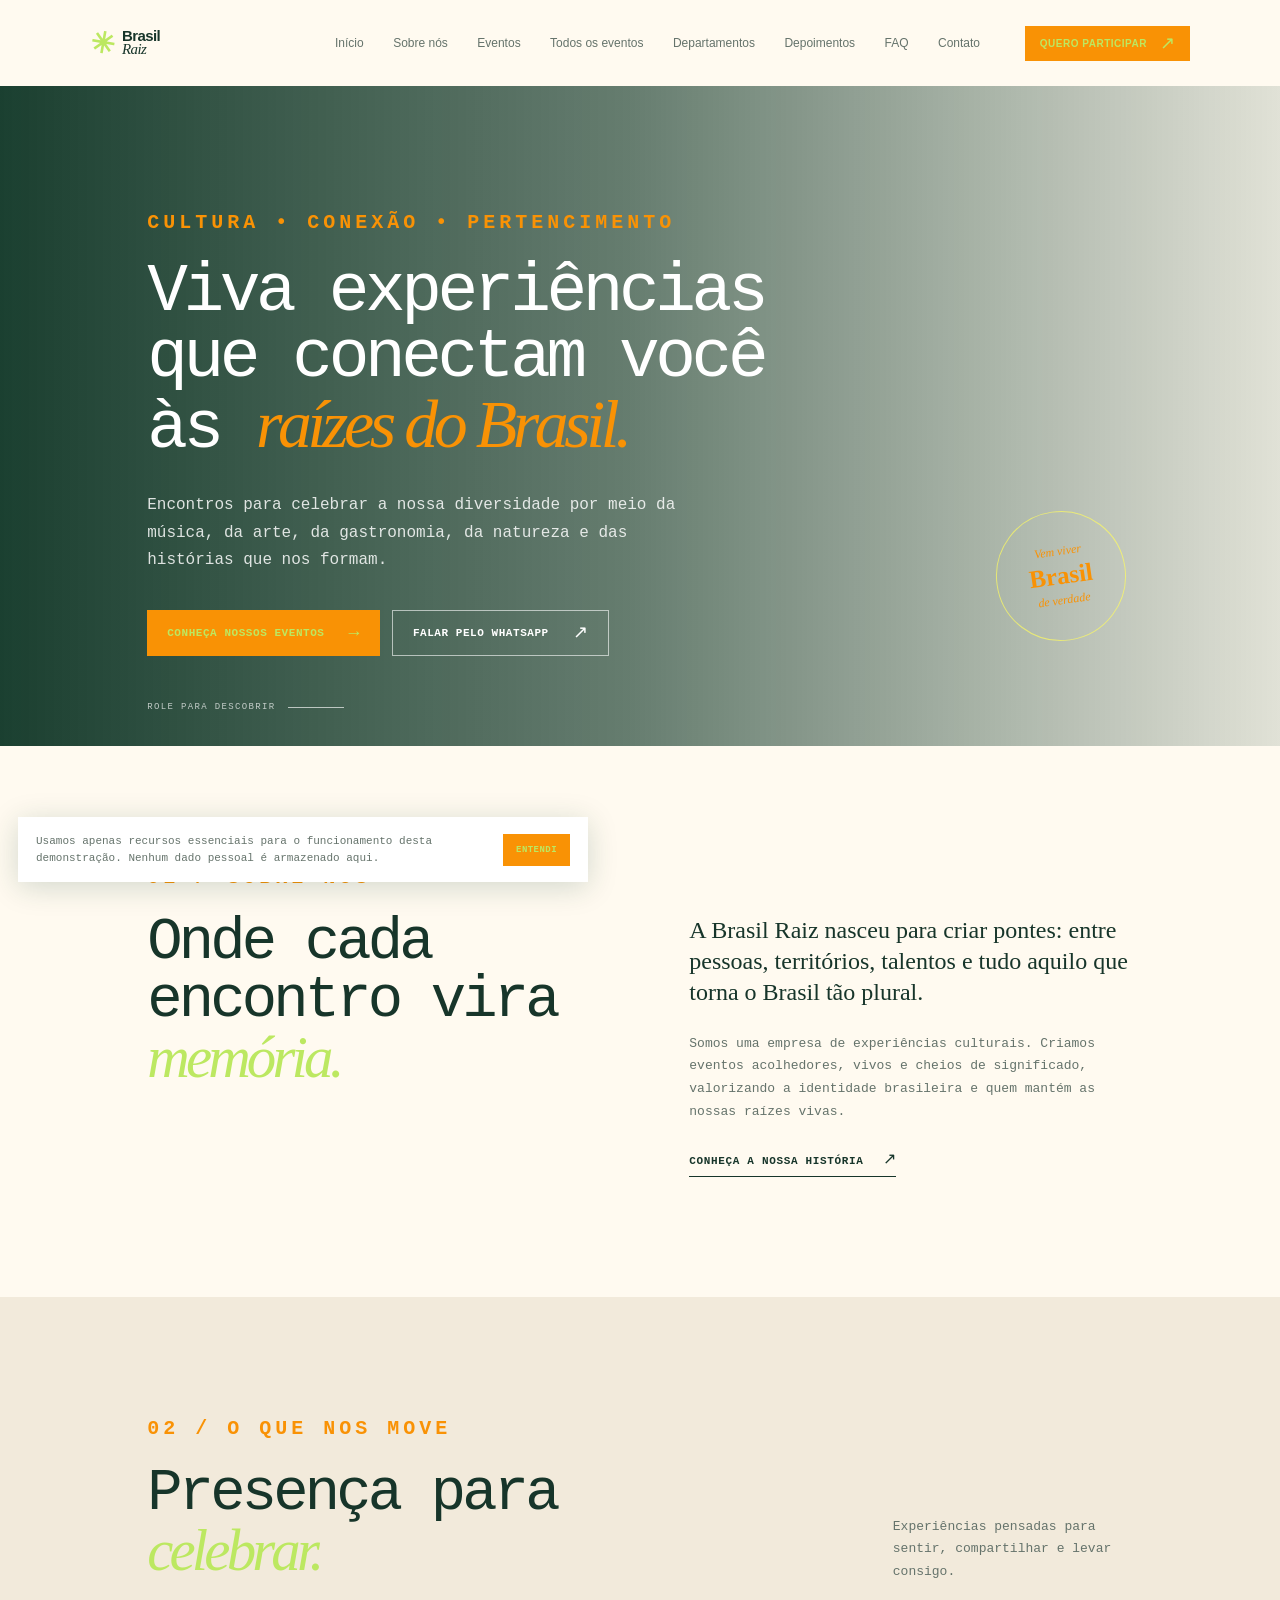
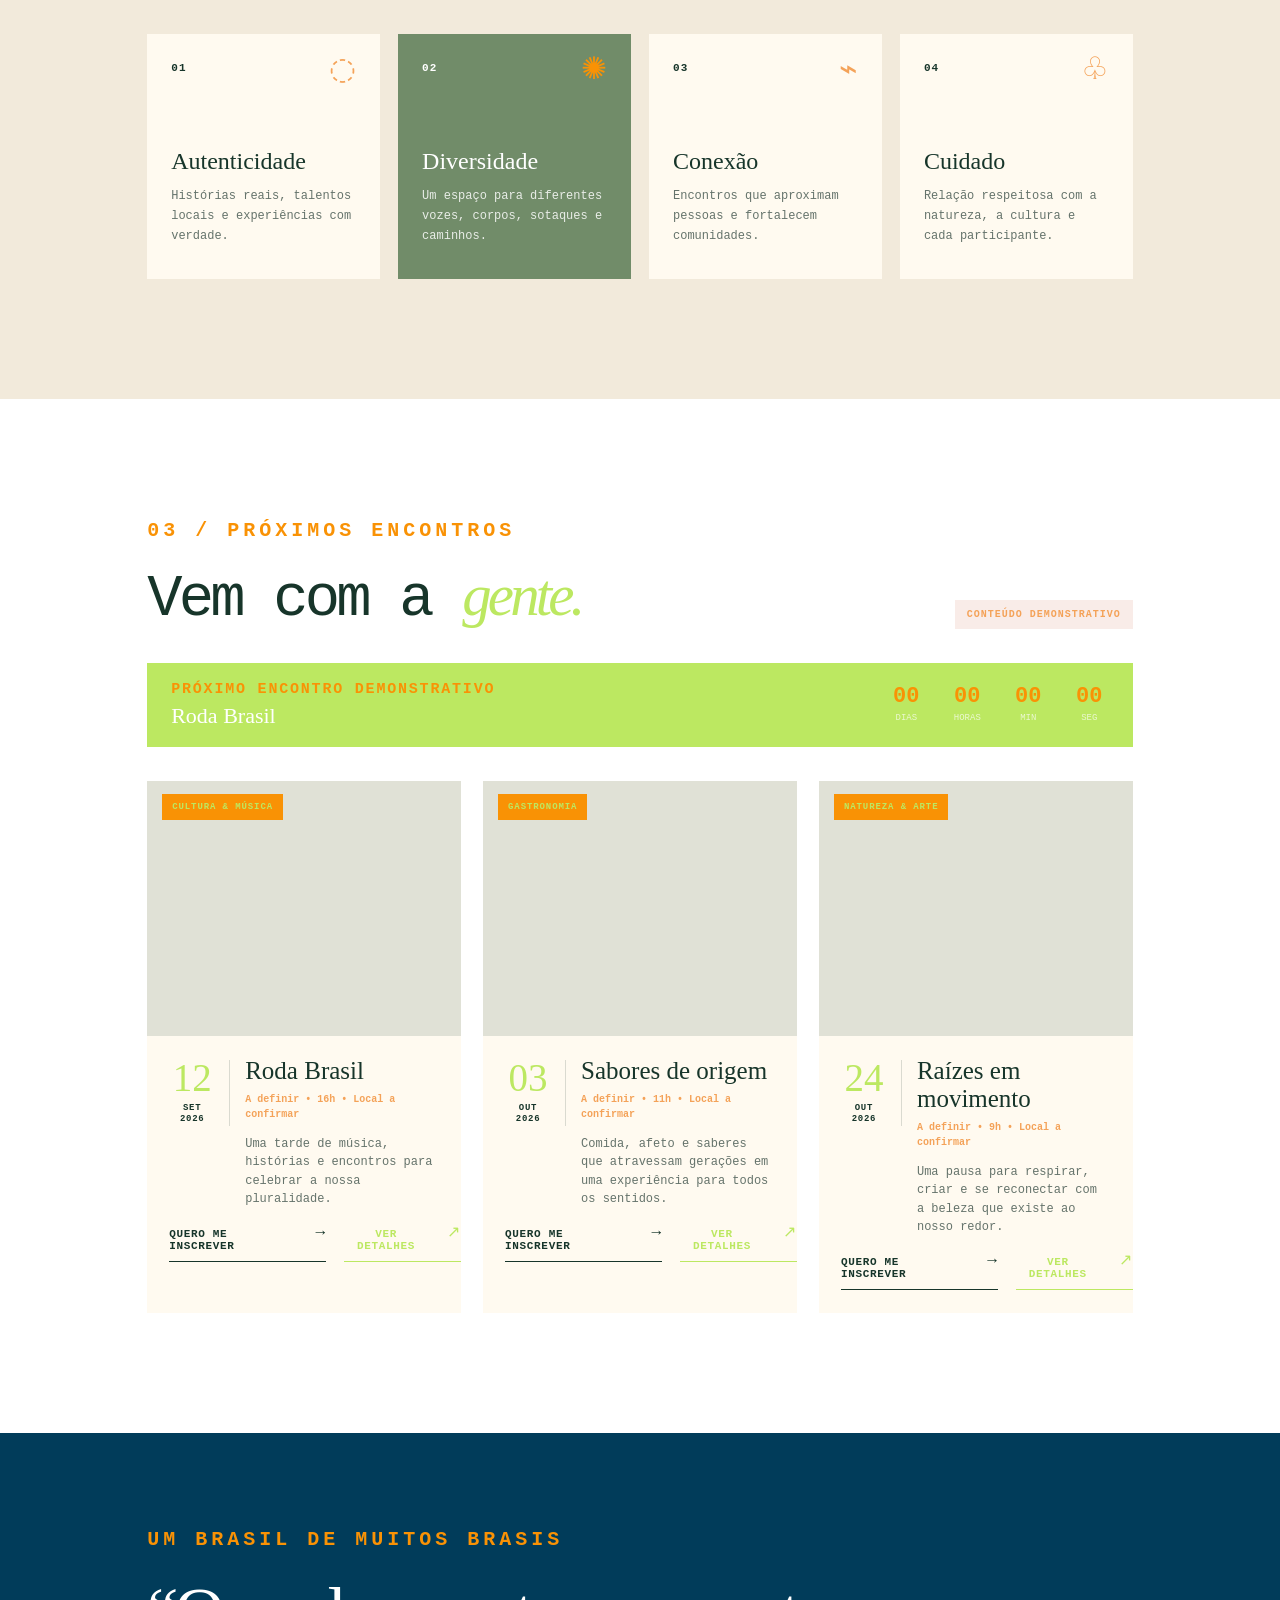
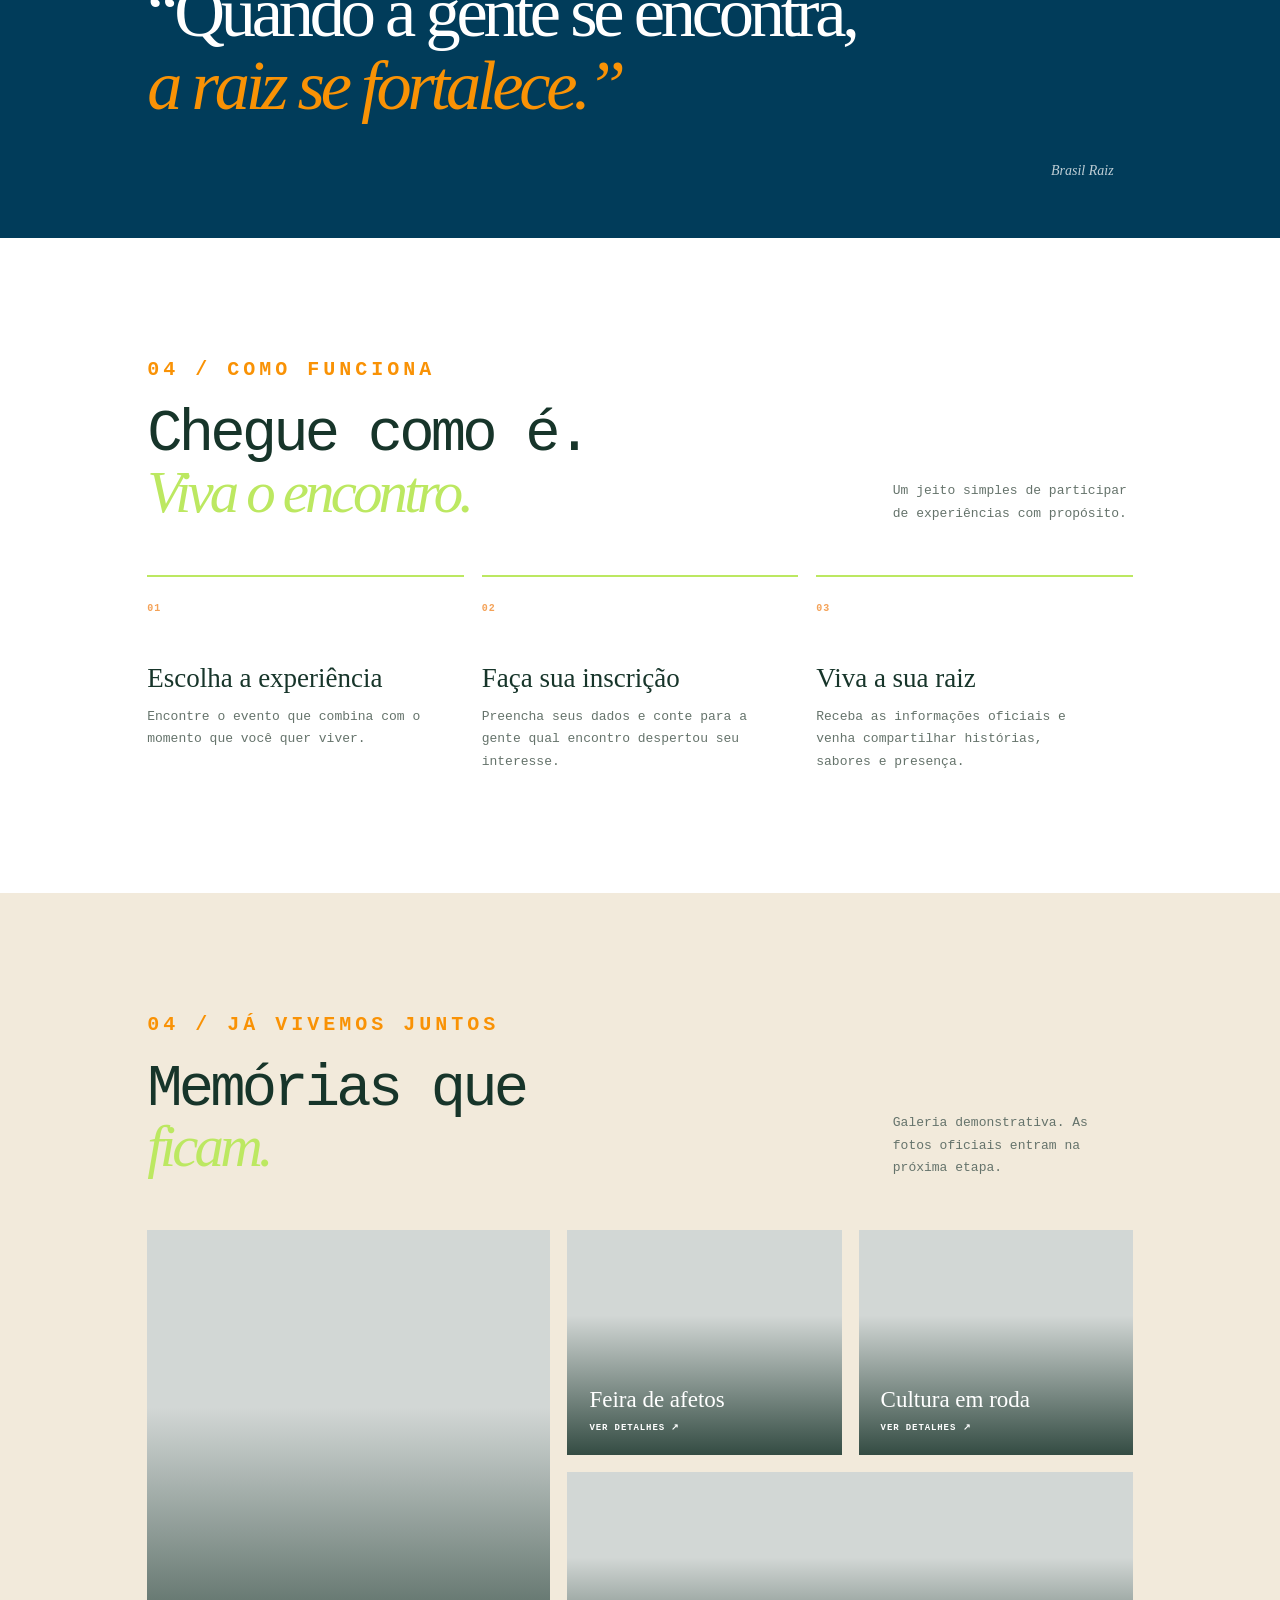
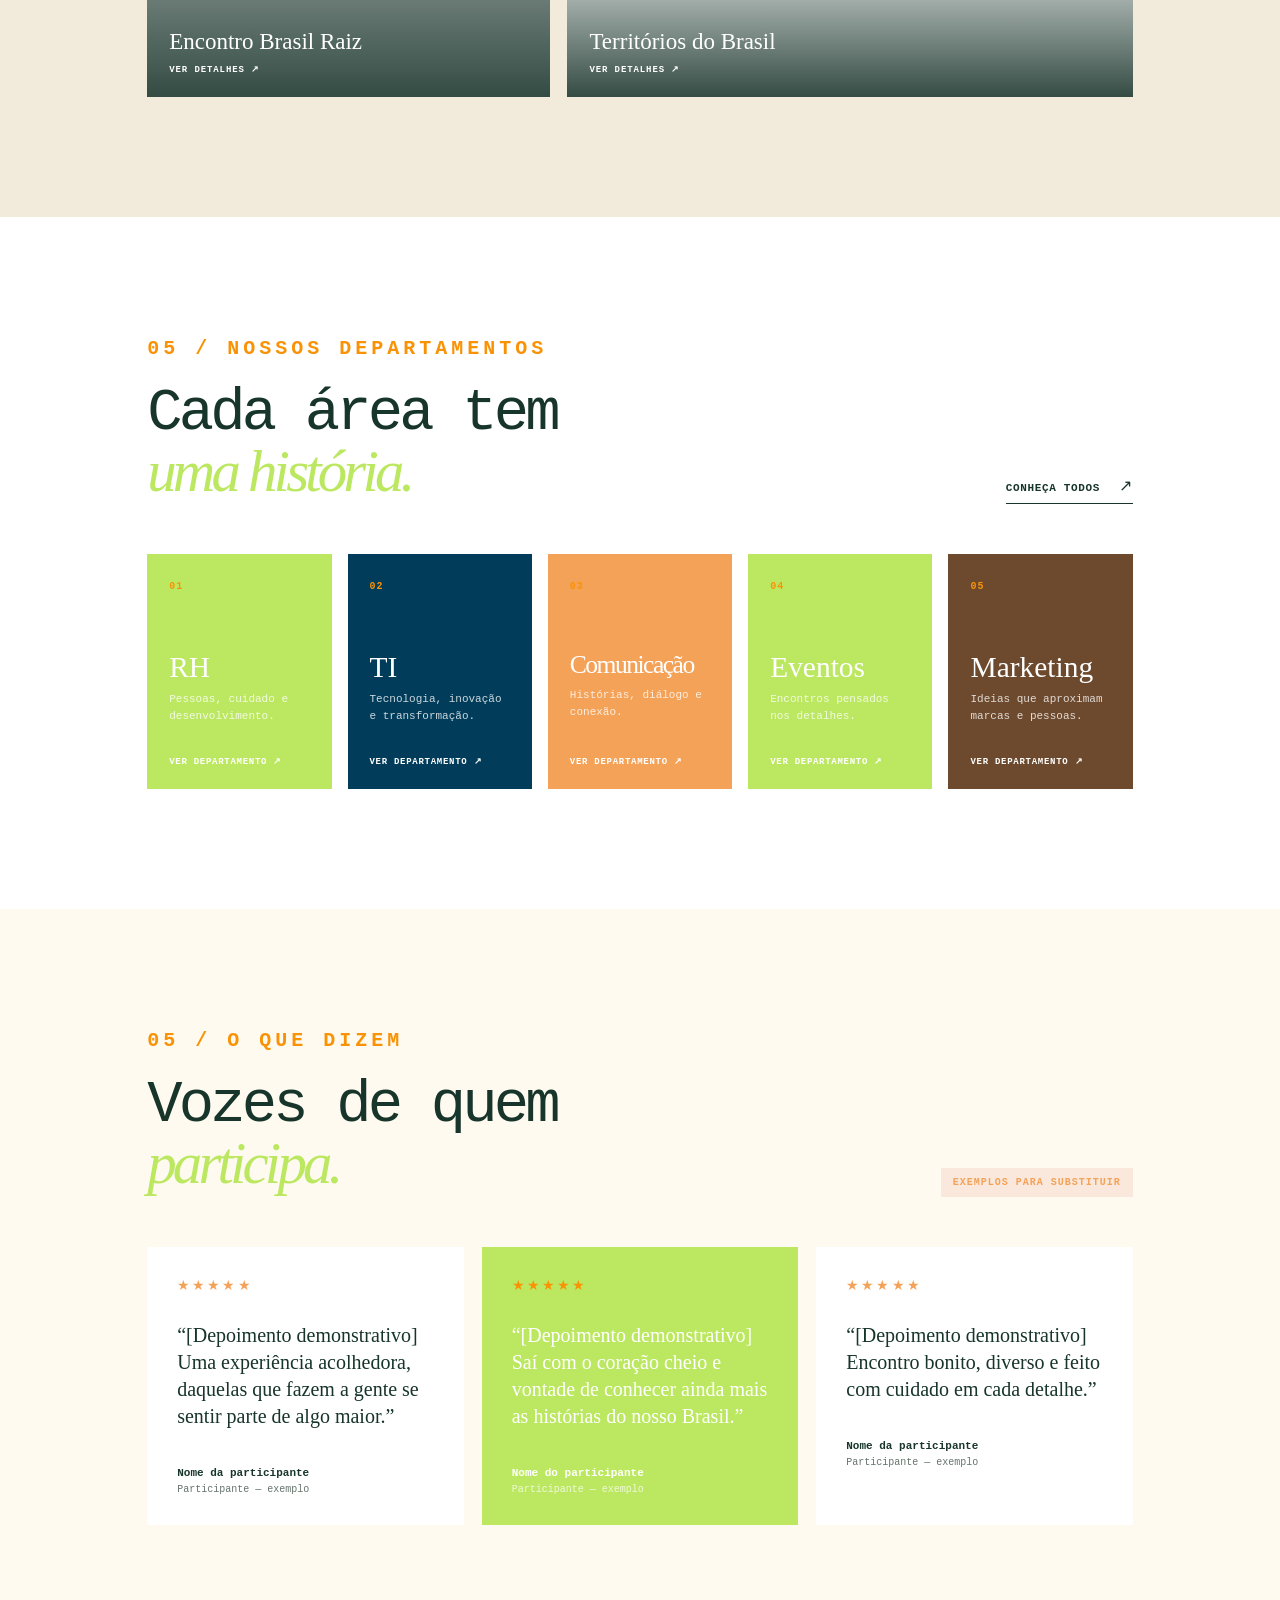
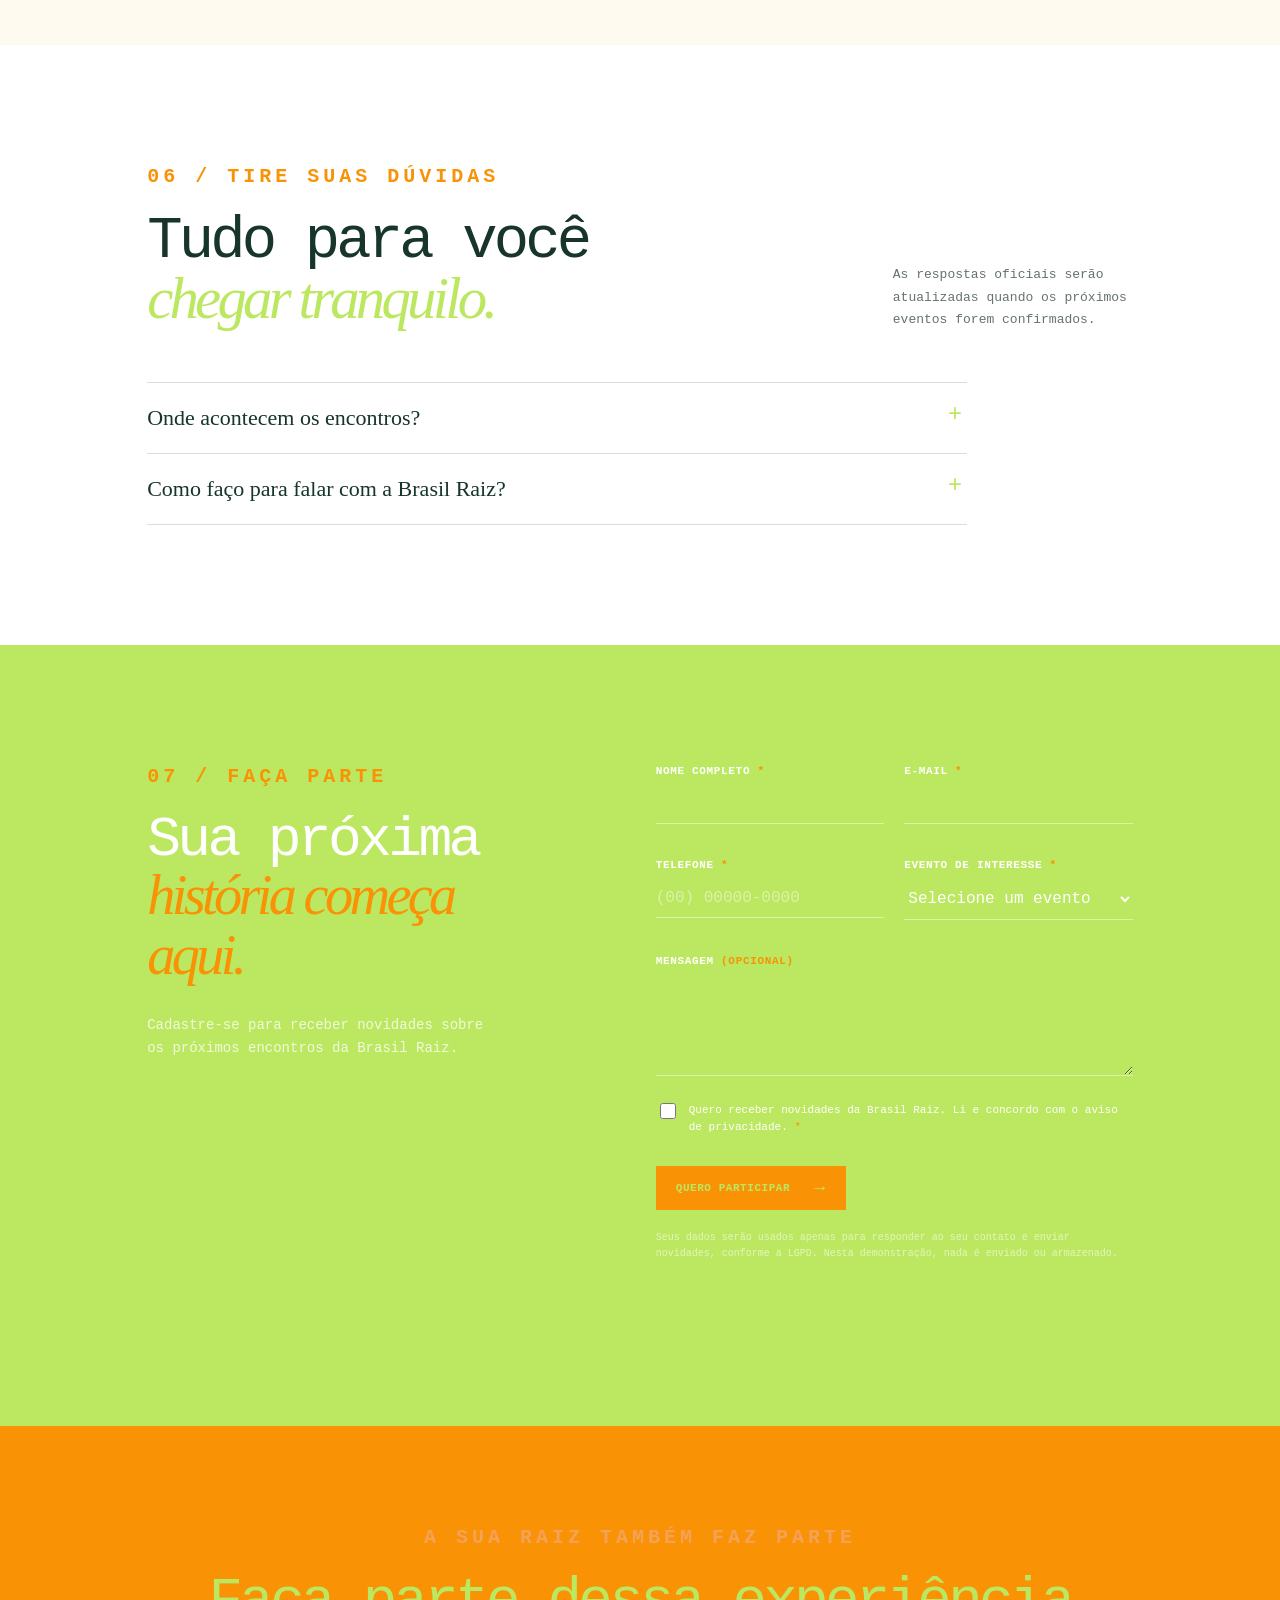
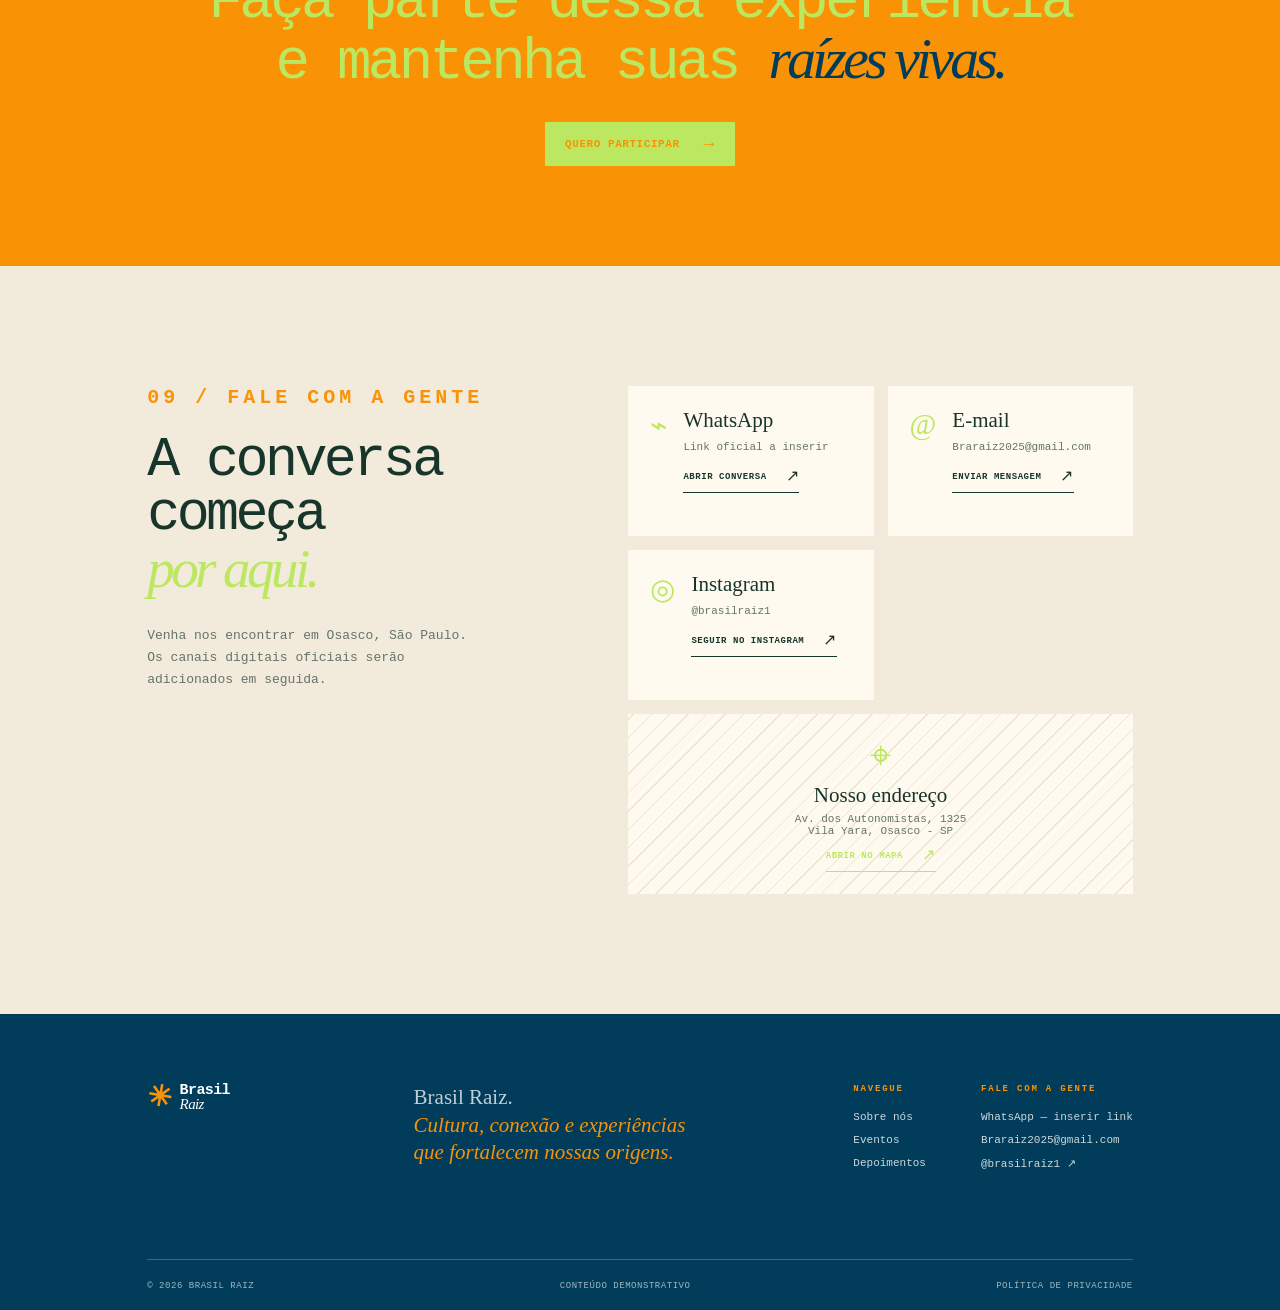
==== commit 6a78a5f6: "atualização da identidade visual/paleta" ====
--- a/index.html
+++ b/index.html
@@ -12,6 +12,7 @@
   <meta property="og:type" content="website" />
   <title>Brasil Raiz | Cultura, conexão e experiências</title>
   <link rel="preconnect" href="https://fonts.googleapis.com" />
+  <link rel="stylesheet" href="https://fonts.cdnfonts.com/css/null">
   <link rel="preconnect" href="https://fonts.gstatic.com" crossorigin />
   <link
     href="https://fonts.googleapis.com/css2?family=DM+Sans:wght@400;500;600;700&family=Playfair+Display:ital,wght@0,500;0,600;1,500;1,600&display=swap"
--- a/style.css
+++ b/style.css
@@ -1,388 +1,2124 @@
-
 :root {
-  --yellow: #fffd60;
+  --yellow: #f99205;
   --white: #ffffff;
-  --green: #00a859;
-  --green-dark: #063f2b;
-  --blue: #1e3a8a;
-  --terracotta: #c86543;
+  --green: #bce861;
+  --green-dark: #718c69;
+  --blue: #013c5a;
+  --terracotta: #F4a258;
   --cream: #fffaf0;
   --sand: #f2eadb;
   --ink: #17352a;
   --muted: #65736b;
   --line: rgba(23, 53, 42, 0.16);
-  --serif: "Playfair Display", Georgia, serif;
-  --sans: "DM Sans", Arial, sans-serif;
-}
-
-* { box-sizing: border-box; }
-html { scroll-behavior: smooth; }
-body { margin: 0; background: var(--cream); color: var(--ink); font-family: var(--sans); }
-body.modal-open { overflow: hidden; }
-a { color: inherit; text-decoration: none; }
-button, input, select, textarea { font: inherit; }
-button { border: 0; cursor: pointer; }
-:focus-visible { outline: 3px solid var(--blue); outline-offset: 3px; }
-.skip-link { background: var(--blue); color: var(--white); left: 12px; padding: 10px 14px; position: fixed; top: -60px; z-index: 20; }
-.skip-link:focus { top: 12px; }
-
-.site-header { align-items: center; background: var(--cream); display: flex; height: 86px; justify-content: space-between; padding: 0 7%; position: relative; z-index: 5; }
-.brand { align-items: center; display: flex; font-size: 15px; font-weight: 700; letter-spacing: -.04em; line-height: .86; }
-.brand em, h1 em, h2 em, blockquote em, .final-cta em, .site-footer p em { font-family: var(--serif); font-weight: 500; }
-.brand-mark { color: var(--green); font-size: 29px; line-height: 1; margin-right: 9px; transform: rotate(10deg); }
-.main-nav { display: flex; gap: clamp(18px, 2.3vw, 38px); margin-left: auto; margin-right: clamp(18px, 3.5vw, 55px); }
-.main-nav a { color: var(--muted); font-size: 12px; transition: color .2s; }
-.main-nav a:hover { color: var(--green); }
-.menu-toggle { background: none; display: none; padding: 10px 0 10px 10px; }
-.menu-toggle span { background: var(--ink); display: block; height: 2px; margin: 5px 0; width: 23px; }
-
-.button { align-items: center; display: inline-flex; font-size: 11px; font-weight: 700; gap: 24px; justify-content: center; letter-spacing: .05em; padding: 16px 20px; text-transform: uppercase; transition: background .25s, color .25s, gap .25s, transform .25s; }
-.button:hover { gap: 31px; transform: translateY(-2px); }
-.button span { font-size: 18px; font-weight: 400; line-height: 0; }
-.button-small { font-size: 10px; gap: 13px; padding: 12px 15px; }
-.button-small:hover { gap: 17px; }
-.button-yellow { background: var(--yellow); color: var(--green-dark); }
-.button-yellow:hover { background: var(--white); }
-.button-dark { background: var(--green-dark); color: var(--yellow); }
-.button-dark:hover { background: var(--blue); }
-.button-outline-light { border: 1px solid rgba(255,255,255,.6); color: var(--white); }
-.button-outline-light:hover { background: var(--white); color: var(--green-dark); }
-
-.hero { background: linear-gradient(90deg, rgba(4, 45, 29, .91) 0%, rgba(4, 45, 29, .61) 49%, rgba(4, 45, 29, .12)), url("https://images.unsplash.com/photo-1517457373958-b7bdd4587205?auto=format&fit=crop&w=2000&q=85") center / cover; color: var(--white); min-height: 650px; padding: 125px 11.5% 90px; position: relative; }
-.hero-copy { max-width: 670px; }
-.eyebrow { color: var(--green); font-size: 10px; font-weight: 700; letter-spacing: .2em; margin: 0 0 25px; text-transform: uppercase; }
-.eyebrow.light { color: var(--yellow); }
-h1, h2 { font-size: clamp(43px, 5.3vw, 78px); font-weight: 500; letter-spacing: -.065em; line-height: .98; margin: 0; }
-h1 em { color: var(--yellow); }
-h2 em { color: var(--green); }
-.hero-text { color: rgba(255,255,255,.84); font-size: 16px; line-height: 1.7; margin: 30px 0 36px; max-width: 545px; }
-.hero-actions { display: flex; flex-wrap: wrap; gap: 12px; }
-.hero-badge { align-items: center; border: 1px solid rgba(255,253,96,.7); border-radius: 50%; bottom: 105px; color: var(--yellow); display: flex; flex-direction: column; font-family: var(--serif); font-size: 12px; font-style: italic; height: 130px; justify-content: center; line-height: 1.1; position: absolute; right: 12%; transform: rotate(-8deg); width: 130px; }
-.hero-badge strong { font-size: 25px; font-style: normal; margin: 4px 0; }
-.hero-scroll { align-items: center; bottom: 34px; color: rgba(255,255,255,.7); display: flex; font-size: 9px; gap: 13px; letter-spacing: .15em; position: absolute; text-transform: uppercase; }
-.scroll-line { background: rgba(255,255,255,.65); display: inline-block; height: 1px; width: 56px; }
-.inner-hero, .department-hero, .event-detail-hero { background: linear-gradient(90deg, rgba(4,45,29,.92), rgba(4,45,29,.36)), url("https://images.unsplash.com/photo-1500534623283-312aade485b7?auto=format&fit=crop&w=1800&q=80") center / cover; color: var(--white); min-height: 440px; padding: 105px 11.5% 80px; }
-.inner-hero h1, .department-hero h1, .event-detail-hero h1 { max-width: 800px; }
-.inner-hero h1 em, .department-hero h1 em, .event-detail-hero h1 em { color: var(--yellow); }
-.inner-hero > div > p:last-child, .department-hero > div > p:last-child, .event-detail-hero > div > p:last-child { color: rgba(255,255,255,.82); font-size: 15px; line-height: 1.7; margin: 28px 0 0; max-width: 520px; }
-.back-link { color: var(--yellow); display: inline-block; font-size: 11px; font-weight: 700; letter-spacing: .06em; margin-bottom: 63px; text-transform: uppercase; }
-.archive { background: var(--white); }
-.archive-filters { align-items: end; border-bottom: 1px solid var(--line); display: flex; gap: 14px; margin-bottom: 40px; padding-bottom: 18px; }
-.archive-filters label { color: var(--muted); font-size: 10px; font-weight: 700; letter-spacing: .08em; margin-right: -7px; text-transform: uppercase; }
-.archive-filters select { background: var(--cream); border: 1px solid var(--line); color: var(--ink); font-size: 12px; min-width: 170px; padding: 10px; }
-.archive-grid { display: grid; gap: 21px; grid-template-columns: repeat(3, 1fr); }
-.archive-card { background: var(--cream); transition: box-shadow .25s, transform .25s; }
-.archive-card:hover { box-shadow: 0 12px 30px rgba(6,63,43,.12); transform: translateY(-4px); }
-.archive-card[hidden] { display: none; }
-.archive-image { background-position: center; background-size: cover; height: 225px; }
-.archive-image-rh { background-image: url("https://images.unsplash.com/photo-1529156069898-49953e39b3ac?auto=format&fit=crop&w=900&q=80"); }
-.archive-image-ti { background-image: url("https://images.unsplash.com/photo-1517245386807-bb43f82c33c4?auto=format&fit=crop&w=900&q=80"); }
-.archive-image-comunicacao { background-image: url("https://images.unsplash.com/photo-1528605248644-14dd04022da1?auto=format&fit=crop&w=900&q=80"); }
-.archive-image-eventos { background-image: url("https://images.unsplash.com/photo-1492684223066-81342ee5ff30?auto=format&fit=crop&w=900&q=80"); }
-.archive-image-marketing { background-image: url("https://images.unsplash.com/photo-1556761175-b413da4baf72?auto=format&fit=crop&w=900&q=80"); }
-.archive-card-body { padding: 22px; }
-.archive-tag { color: var(--terracotta); display: block; font-size: 9px; font-weight: 700; letter-spacing: .1em; text-transform: uppercase; }
-.archive-card h3 { font-family: var(--serif); font-size: 25px; font-weight: 500; margin: 18px 0 8px; }
-.archive-card p { color: var(--muted); font-size: 12px; line-height: 1.6; margin: 0 0 24px; }
-.archive-card strong { color: var(--green); font-size: 10px; letter-spacing: .06em; text-transform: uppercase; }
-.archive-card strong span { font-size: 16px; font-weight: 400; margin-left: 7px; }
-.archive-empty { color: var(--muted); font-size: 14px; padding: 35px 0; }
-.archive-cta { background: var(--yellow); color: var(--green-dark); padding: 100px 8%; text-align: center; }
-.archive-cta h2 { font-size: clamp(40px, 4.7vw, 66px); }
-.archive-cta h2 em { color: var(--blue); }
-.archive-cta .button { margin-top: 27px; }
-
-.section-pad { padding: 120px 11.5%; }
-.intro { display: grid; gap: 10%; grid-template-columns: 1fr 1fr; }
-.intro h2, .gallery h2, .testimonials h2 { font-size: clamp(42px, 4.6vw, 68px); max-width: 550px; }
-.intro-content { max-width: 470px; padding-top: 49px; }
-.large-copy { font-family: var(--serif); font-size: 24px; line-height: 1.3; margin: 0 0 24px; }
-.intro-content > p:not(.large-copy), .section-note { color: var(--muted); font-size: 13px; line-height: 1.75; }
-.text-link { border-bottom: 1px solid currentColor; display: inline-flex; font-size: 11px; font-weight: 700; gap: 19px; letter-spacing: .06em; margin-top: 18px; padding-bottom: 9px; text-transform: uppercase; transition: color .2s, gap .2s; }
-.text-link:hover { color: var(--terracotta); gap: 26px; }
-.text-link span { font-size: 16px; font-weight: 400; line-height: .7; }
-
-.values, .gallery, .testimonials { background: var(--sand); }
-.section-intro { align-items: flex-end; display: flex; justify-content: space-between; margin-bottom: 50px; }
-.section-intro h2 { font-size: clamp(42px, 4.6vw, 64px); }
-.section-note { margin: 0; max-width: 240px; }
-.value-grid { display: grid; gap: 18px; grid-template-columns: repeat(4, 1fr); }
-.value-card { background: var(--cream); min-height: 245px; padding: 24px; position: relative; }
-.value-card-highlight { background: var(--green); color: var(--white); }
-.value-number { font-size: 11px; font-weight: 700; letter-spacing: .1em; }
-.value-icon { color: var(--terracotta); float: right; font-family: var(--serif); font-size: 31px; line-height: .7; }
-.value-card-highlight .value-icon { color: var(--yellow); }
-.value-card h3 { font-family: var(--serif); font-size: 24px; font-weight: 500; margin: 72px 0 12px; }
-.value-card p { color: var(--muted); font-size: 12px; line-height: 1.65; margin: 0; }
-.value-card-highlight p { color: rgba(255,255,255,.84); }
-
-.departments-preview { background: var(--white); }
-.department-grid, .directory-grid { display: grid; gap: 16px; grid-template-columns: repeat(5, 1fr); }
-.department-card, .directory-card { background: var(--green-dark); color: var(--white); min-height: 235px; overflow: hidden; padding: 22px; position: relative; transition: transform .25s, box-shadow .25s; }
-.department-card:hover, .directory-card:hover { box-shadow: 0 14px 30px rgba(6,63,43,.17); transform: translateY(-5px); }
-.department-card:nth-child(2), .directory-card:nth-child(2) { background: var(--blue); }
-.department-card:nth-child(3), .directory-card:nth-child(3) { background: var(--terracotta); }
-.department-card:nth-child(4), .directory-card:nth-child(4) { background: var(--green); }
-.department-card:nth-child(5), .directory-card:nth-child(5) { background: #6d4a2d; }
-.department-card > span, .directory-card > span { color: var(--yellow); font-size: 10px; font-weight: 700; letter-spacing: .1em; }
-.department-card h3, .directory-card h3 { font-family: var(--serif); font-size: clamp(22px, 2.3vw, 32px); font-weight: 500; line-height: 1.05; margin: 58px 0 8px; overflow-wrap: anywhere; }
-.department-card:nth-child(3) h3, .directory-card:nth-child(3) h3 { font-size: clamp(20px, 2vw, 27px); letter-spacing: -.06em; white-space: nowrap; }
-.department-card p, .directory-card p { color: rgba(255,255,255,.8); font-size: 11px; line-height: 1.55; margin: 0; }
-.department-card strong, .directory-card strong { bottom: 21px; font-size: 9px; left: 22px; letter-spacing: .08em; line-height: 1.35; overflow-wrap: anywhere; position: absolute; right: 22px; text-transform: uppercase; }
-.department-hero, .event-detail-hero { background-image: linear-gradient(90deg, rgba(4,45,29,.94), rgba(4,45,29,.4)), url("https://images.unsplash.com/photo-1529156069898-49953e39b3ac?auto=format&fit=crop&w=1800&q=80"); }
-.department-about { display: grid; gap: 10%; grid-template-columns: 1fr 1fr; }
-.department-about h2, .department-pillars h2, .department-events h2 { font-size: clamp(42px, 4.6vw, 68px); }
-.department-about-copy { max-width: 470px; padding-top: 48px; }
-.department-about-copy > p:not(.large-copy) { color: var(--muted); font-size: 13px; line-height: 1.75; }
-.department-pillars { background: var(--sand); }
-.pillar-grid { display: grid; gap: 18px; grid-template-columns: repeat(3, 1fr); }
-.pillar { background: var(--cream); border-top: 2px solid var(--green); padding: 21px 22px 27px; }
-.pillar > span { color: var(--terracotta); font-size: 10px; font-weight: 700; letter-spacing: .1em; }
-.pillar h3 { font-family: var(--serif); font-size: 27px; font-weight: 500; margin: 47px 0 12px; }
-.pillar p { color: var(--muted); font-size: 12px; line-height: 1.65; margin: 0; }
-.department-events { background: var(--white); }
-.department-event-card { display: grid; gap: 45px; grid-template-columns: 1fr 1fr; }
-.department-event-image { background-position: center; background-size: cover; min-height: 340px; }
-.department-event-card > div:last-child { align-self: center; max-width: 430px; }
-.department-event-card h3 { font-family: var(--serif); font-size: 37px; font-weight: 500; margin: 19px 0 12px; }
-.department-event-card p { color: var(--muted); font-size: 13px; line-height: 1.7; margin: 0; }
-.department-event-card .text-link { margin-top: 25px; }
-
-.events { background: var(--white); }
-.demo-label { background: rgba(200,101,67,.12); color: var(--terracotta); font-size: 10px; font-weight: 700; letter-spacing: .1em; padding: 9px 12px; text-transform: uppercase; }
-.event-grid { display: grid; gap: 22px; grid-template-columns: repeat(3, 1fr); }
-.event-card { background: var(--cream); padding-bottom: 23px; }
-.event-image { background-position: center; background-size: cover; height: 255px; overflow: hidden; padding: 15px; position: relative; }
-.event-image-one { background-image: url("https://images.unsplash.com/photo-1529156069898-49953e39b3ac?auto=format&fit=crop&w=900&q=80"); }
-.event-image-two { background-image: url("https://images.unsplash.com/photo-1556910103-1c02745aae4d?auto=format&fit=crop&w=900&q=80"); }
-.event-image-three { background-image: url("https://images.unsplash.com/photo-1441974231531-c6227db76b6e?auto=format&fit=crop&w=900&q=80"); }
-.event-image::after, .gallery-item::after { background: rgba(3, 47, 31, .12); content: ""; inset: 0; position: absolute; transition: background .3s; }
-.event-card:hover .event-image::after, .gallery-item:hover::after { background: rgba(0,168,89,.17); }
-.event-category { background: var(--yellow); color: var(--green-dark); font-size: 9px; font-weight: 700; letter-spacing: .1em; padding: 8px 10px; position: relative; text-transform: uppercase; z-index: 1; }
-.event-body { display: grid; gap: 15px; grid-template-columns: 61px 1fr; padding: 24px 22px 0; }
-.event-date { align-items: center; border-right: 1px solid var(--line); display: flex; flex-direction: column; height: fit-content; padding-right: 14px; }
-.event-date strong { color: var(--green); font-family: var(--serif); font-size: 39px; font-weight: 500; line-height: .9; }
-.event-date span { font-size: 9px; font-weight: 700; letter-spacing: .08em; line-height: 1.3; margin-top: 8px; text-align: center; }
-.event-body h3 { font-family: var(--serif); font-size: 25px; font-weight: 500; margin: -3px 0 7px; }
-.event-body p { color: var(--muted); font-size: 12px; line-height: 1.55; margin: 0; }
-.event-body .event-meta { color: var(--terracotta); font-size: 10px; font-weight: 700; margin-bottom: 12px; }
-.countdown-panel { align-items: center; background: var(--green-dark); color: var(--white); display: flex; justify-content: space-between; margin: -16px 0 34px; padding: 18px 24px; }
-.countdown-label { color: var(--yellow); display: block; font-size: 9px; font-weight: 700; letter-spacing: .12em; margin-bottom: 5px; text-transform: uppercase; }
-.countdown-panel > div:first-child strong { font-family: var(--serif); font-size: 22px; font-weight: 500; }
-.countdown-values { display: flex; gap: 22px; }
-.countdown-values div { align-items: center; display: flex; flex-direction: column; min-width: 39px; }
-.countdown-values strong { color: var(--yellow); font-size: 22px; line-height: 1; }
-.countdown-values span { color: rgba(255,255,255,.7); font-size: 9px; margin-top: 5px; text-transform: uppercase; }
-.event-actions { align-items: center; display: flex; gap: 18px; margin-left: 22px; }
-.event-link, .event-details { margin-left: 0; }
-.event-details { background: none; color: var(--green); padding-left: 0; padding-right: 0; }
-.event-details:hover { color: var(--terracotta); }
-
-.quote-band { background: var(--blue); color: var(--white); min-height: 405px; padding: 95px 11.5%; position: relative; }
-.quote-band blockquote { font-family: var(--serif); font-size: clamp(40px, 5.5vw, 76px); letter-spacing: -.06em; line-height: 1.04; margin: 0; }
-.quote-band blockquote em { color: var(--yellow); }
-.quote-signature { bottom: 59px; color: rgba(255,255,255,.75); font-family: var(--serif); font-size: 14px; font-style: italic; position: absolute; right: 13%; }
-
-.how-it-works { background: var(--white); }
-.steps-grid { display: grid; gap: 18px; grid-template-columns: repeat(3, 1fr); }
-.step { border-top: 2px solid var(--green); padding: 21px 20px 0 0; }
-.step > span { color: var(--terracotta); font-size: 10px; font-weight: 700; letter-spacing: .1em; }
-.step h3 { font-family: var(--serif); font-size: 27px; font-weight: 500; margin: 47px 0 12px; }
-.step p { color: var(--muted); font-size: 13px; line-height: 1.7; margin: 0; max-width: 280px; }
-
-.gallery-grid { display: grid; gap: 17px; grid-template-columns: 1.25fr .85fr .85fr; grid-template-rows: 225px 225px; }
-.gallery-item { background-position: center; background-size: cover; color: var(--white); display: flex; flex-direction: column; justify-content: flex-end; min-width: 0; overflow: hidden; padding: 22px; position: relative; text-align: left; }
-.gallery-item::before { background: linear-gradient(0deg, rgba(2,32,21,.76), transparent 62%); content: ""; inset: 0; position: absolute; z-index: 1; }
-.gallery-item span { font-family: var(--serif); font-size: 23px; position: relative; z-index: 2; }
-.gallery-item small { display: block; font-family: var(--sans); font-size: 9px; font-weight: 700; letter-spacing: .1em; margin-top: 9px; text-transform: uppercase; }
-.gallery-one { background-image: url("https://images.unsplash.com/photo-1501386761578-eac5c94b800a?auto=format&fit=crop&w=1200&q=80"); grid-row: span 2; }
-.gallery-two { background-image: url("https://images.unsplash.com/photo-1519671482749-fd09be7ccebf?auto=format&fit=crop&w=900&q=80"); }
-.gallery-three { background-image: url("https://images.unsplash.com/photo-1506157786151-b8491531f063?auto=format&fit=crop&w=900&q=80"); }
-.gallery-four { background-image: url("https://images.unsplash.com/photo-1470770841072-f978cf4d019e?auto=format&fit=crop&w=900&q=80"); grid-column: 2 / span 2; }
-
-.testimonials { background: var(--cream); }
-.testimonial-grid { display: grid; gap: 18px; grid-template-columns: repeat(3, 1fr); }
-.testimonial { background: var(--white); padding: 30px; }
-.testimonial-green { background: var(--green); color: var(--white); }
-.stars { color: var(--terracotta); font-size: 14px; letter-spacing: .15em; }
-.testimonial-green .stars { color: var(--yellow); }
-.testimonial blockquote { font-family: var(--serif); font-size: 20px; line-height: 1.35; margin: 28px 0 37px; }
-.person { font-size: 11px; font-weight: 700; margin: 0; }
-.person span { color: var(--muted); display: block; font-size: 10px; font-weight: 400; margin-top: 5px; }
-.testimonial-green .person span { color: rgba(255,255,255,.75); }
-
-.faq { background: var(--white); }
-.faq-list { border-top: 1px solid var(--line); max-width: 820px; }
-.faq-item { border-bottom: 1px solid var(--line); }
-.faq-item summary { cursor: pointer; font-family: var(--serif); font-size: 22px; list-style: none; padding: 22px 42px 22px 0; position: relative; }
-.faq-item summary::-webkit-details-marker { display: none; }
-.faq-item summary::after { color: var(--green); content: "+"; font-family: var(--sans); font-size: 24px; position: absolute; right: 5px; top: 18px; }
-.faq-item[open] summary::after { content: "−"; }
-.faq-item p { color: var(--muted); font-size: 13px; line-height: 1.7; margin: -5px 50px 22px 0; max-width: 650px; }
-
-.signup { background: var(--green-dark); color: var(--white); display: grid; gap: 12%; grid-template-columns: .9fr 1.1fr; }
-.signup-copy h2 { font-size: clamp(40px, 4.4vw, 64px); }
-.signup-copy h2 em { color: var(--yellow); }
-.signup-copy > p:last-child { color: rgba(255,255,255,.78); font-size: 14px; line-height: 1.7; margin-top: 27px; max-width: 340px; }
-.signup-form { align-self: center; }
-.form-row { display: grid; gap: 20px; grid-template-columns: 1fr 1fr; }
-.field { margin-bottom: 21px; }
-.field label { display: block; font-size: 11px; font-weight: 700; letter-spacing: .06em; margin-bottom: 8px; text-transform: uppercase; }
-.field label span, .checkbox-field > span > span { color: var(--yellow); }
-.field input, .field select, .field textarea { background: transparent; border: 0; border-bottom: 1px solid rgba(255,255,255,.45); border-radius: 0; color: var(--white); outline: 0; padding: 10px 0; width: 100%; }
-.field input:focus, .field select:focus, .field textarea:focus { border-color: var(--yellow); }
-.field select option { color: var(--ink); }
-.field textarea { line-height: 1.5; min-height: 92px; padding: 16px 0 12px; resize: vertical; }
-.field input::placeholder, .field textarea::placeholder { color: rgba(255,255,255,.45); }
-.field-error { color: var(--yellow); display: block; font-size: 10px; min-height: 14px; padding-top: 5px; }
-.field.invalid input, .field.invalid select { border-color: var(--yellow); }
-.checkbox-field { align-items: flex-start; display: flex; font-size: 11px; gap: 10px; line-height: 1.55; margin: 2px 0 2px; }
-.checkbox-field input { accent-color: var(--yellow); flex: 0 0 auto; height: 16px; margin-top: 1px; width: 16px; }
-.signup-form > .button { margin-top: 14px; }
-.privacy-note { color: rgba(255,255,255,.58); font-size: 10px; line-height: 1.55; margin: 20px 0 0; max-width: 500px; }
-.form-feedback { color: var(--yellow); font-size: 13px; font-weight: 700; min-height: 19px; }
-
-.final-cta { background: var(--yellow); color: var(--green-dark); padding: 100px 8%; text-align: center; }
-.final-cta .eyebrow { color: var(--terracotta); }
-.final-cta h2 { font-size: clamp(37px, 4.5vw, 64px); }
-.final-cta h2 em { color: var(--blue); }
-.final-cta .button { margin-top: 31px; }
-
-.contact-section { align-items: start; background: var(--sand); display: grid; gap: 11%; grid-template-columns: .85fr 1.15fr; }
-.contact-copy h2 { font-size: clamp(40px, 4.3vw, 62px); }
-.contact-copy > p:last-child { color: var(--muted); font-size: 13px; line-height: 1.7; margin-top: 25px; max-width: 320px; }
-.contact-info { display: grid; gap: 14px; grid-template-columns: 1fr 1fr; }
-.contact-card, .map-placeholder { background: var(--cream); min-height: 150px; padding: 22px; }
-.contact-card { display: flex; gap: 16px; }
-.contact-icon, .map-pin { color: var(--green); font-family: var(--serif); font-size: 29px; }
-.contact-card strong, .map-placeholder strong { display: block; font-family: var(--serif); font-size: 21px; font-weight: 500; margin-bottom: 8px; }
-.contact-card p, .map-placeholder p { color: var(--muted); font-size: 11px; margin: 0; }
-.contact-card .text-link { font-size: 9px; margin-top: 19px; }
-.map-placeholder { align-items: center; background: repeating-linear-gradient(-45deg, var(--cream), var(--cream) 12px, #eee3d1 12px, #eee3d1 13px); display: flex; flex-direction: column; grid-column: 1 / span 2; justify-content: center; text-align: center; }
-.map-placeholder .map-pin { font-size: 38px; line-height: 1; }
-.map-placeholder strong { margin: 9px 0 5px; }
-.map-link { color: var(--green); font-size: 9px; margin-top: 14px; }
-
-.event-detail-hero { min-height: 500px; }
-.event-detail-content { display: grid; gap: 11%; grid-template-columns: 1.2fr .8fr; }
-.event-detail-main h2 { font-size: clamp(40px, 4.5vw, 64px); margin: 25px 0; }
-.event-detail-main > p { color: var(--muted); font-size: 14px; line-height: 1.8; max-width: 630px; }
-.event-detail-aside { background: var(--sand); align-self: start; padding: 30px; }
-.event-detail-aside p:not(.eyebrow) { color: var(--muted); font-size: 13px; line-height: 1.7; margin: 0; }
-.event-detail-aside .button { margin-top: 24px; }
-.detail-facts { border-top: 1px solid var(--line); display: grid; gap: 20px; grid-template-columns: repeat(3, 1fr); margin-top: 42px; padding-top: 21px; }
-.detail-facts span { color: var(--terracotta); display: block; font-size: 9px; font-weight: 700; letter-spacing: .1em; margin-bottom: 8px; text-transform: uppercase; }
-.detail-facts strong { font-size: 12px; line-height: 1.45; }
-.detail-gallery { background: var(--sand); }
-.detail-gallery-grid { display: grid; gap: 17px; grid-template-columns: 1.3fr .85fr .85fr; }
-.detail-gallery-item { background-position: center; background-size: cover; min-height: 310px; }
-.detail-gallery-a { background-image: url("https://images.unsplash.com/photo-1501386761578-eac5c94b800a?auto=format&fit=crop&w=1100&q=80"); }
-.detail-gallery-b { background-image: url("https://images.unsplash.com/photo-1519671482749-fd09be7ccebf?auto=format&fit=crop&w=900&q=80"); }
-.detail-gallery-c { background-image: url("https://images.unsplash.com/photo-1506157786151-b8491531f063?auto=format&fit=crop&w=900&q=80"); }
-
-.site-footer { background: var(--blue); color: var(--white); padding: 70px 11.5% 24px; }
-.footer-top { display: grid; gap: 40px; grid-template-columns: 1fr 1.35fr 1.65fr; min-height: 175px; }
-.footer-brand { align-self: start; }
-.footer-brand .brand-mark { color: var(--yellow); }
-.footer-top > p { color: rgba(255,255,255,.75); font-family: var(--serif); font-size: 21px; line-height: 1.3; margin: 0; }
-.footer-top > p em { color: var(--yellow); }
-.footer-links { display: flex; gap: 55px; justify-content: flex-end; }
-.footer-links > div { display: flex; flex-direction: column; }
-.footer-links .eyebrow { color: var(--yellow); font-size: 9px; margin-bottom: 17px; }
-.footer-links a { color: rgba(255,255,255,.8); font-size: 11px; margin-bottom: 11px; }
-.footer-links a:hover, .footer-bottom a:hover { color: var(--yellow); }
-.footer-bottom { border-top: 1px solid rgba(255,255,255,.23); color: rgba(255,255,255,.63); display: flex; font-size: 9px; justify-content: space-between; letter-spacing: .06em; padding-top: 21px; text-transform: uppercase; }
-.toast { background: var(--yellow); box-shadow: 0 8px 30px rgba(0,0,0,.2); color: var(--green-dark); font-size: 12px; left: 50%; opacity: 0; padding: 14px 19px; pointer-events: none; position: fixed; top: 20px; transform: translate(-50%, -20px); transition: all .3s; z-index: 10; }
-.toast.show { opacity: 1; transform: translate(-50%, 0); }
-.modal { align-items: center; background: rgba(6,63,43,.78); display: flex; inset: 0; justify-content: center; padding: 20px; position: fixed; z-index: 15; }
-.modal[hidden] { display: none; }
-.modal-card { background: var(--cream); max-width: 480px; padding: 42px; position: relative; width: 100%; }
-.modal-card h2 { font-size: 42px; }
-.modal-info { color: var(--terracotta); font-size: 11px; font-weight: 700; letter-spacing: .04em; margin: 21px 0 0; }
-.modal-card #modal-description { color: var(--muted); font-size: 14px; line-height: 1.7; }
-.modal-card .button { margin-top: 18px; }
-.modal-close { background: none; color: var(--green-dark); font-size: 30px; line-height: 1; position: absolute; right: 18px; top: 14px; }
-.cookie-banner { align-items: center; background: var(--white); bottom: 18px; box-shadow: 0 5px 30px rgba(6,63,43,.18); display: flex; gap: 25px; justify-content: space-between; left: 18px; max-width: 570px; padding: 16px 18px; position: fixed; z-index: 11; }
-.cookie-banner p { color: var(--muted); font-size: 11px; line-height: 1.5; margin: 0; }
-.cookie-banner .button { flex: 0 0 auto; font-size: 9px; padding: 11px 13px; }
-.cookie-banner.is-hidden { display: none; }
-
-.reveal { opacity: 0; transform: translateY(20px); transition: opacity .7s ease, transform .7s ease; }
-.reveal.visible { opacity: 1; transform: translateY(0); }
+  --serif: "Times New Romam MT Condensed", Georgia, serif;
+  --sans: "Lekton", monospace;
+}
+
+* {
+  box-sizing: border-box;
+}
+
+html {
+  scroll-behavior: smooth;
+}
+
+body {
+  margin: 0;
+  background: var(--cream);
+  color: var(--ink);
+  font-family: var(--sans);
+}
+
+body.modal-open {
+  overflow: hidden;
+}
+
+a {
+  color: inherit;
+  text-decoration: none;
+}
+
+button,
+input,
+select,
+textarea {
+  font: inherit;
+}
+
+button {
+  border: 0;
+  cursor: pointer;
+}
+
+:focus-visible {
+  outline: 3px solid #718c69;
+  outline-offset: 3px;
+}
+
+.skip-link {
+  background: var(--blue);
+  color: var(--white);
+  left: 12px;
+  padding: 10px 14px;
+  position: fixed;
+  top: -60px;
+  z-index: 20;
+}
+
+.skip-link:focus {
+  top: 12px;
+}
+
+.site-header {
+  font-family: 'Null', sans-serif;
+  align-items: center;
+  background: var(--cream);
+  display: flex;
+  height: 86px;
+  justify-content: space-between;
+  padding: 0 7%;
+  position: relative;
+  z-index: 5;
+}
+
+.brand {
+  align-items: center;
+  display: flex;
+  font-size: 15px;
+  font-weight: 700;
+  letter-spacing: -.04em;
+  line-height: .86;
+}
+
+.brand em,
+h1 em,
+h2 em,
+blockquote em,
+.final-cta em,
+.site-footer p em {
+  font-family: var(--serif);
+  font-weight: 500;
+}
+
+.brand-mark {
+  color: var(--green);
+  font-size: 29px;
+  line-height: 1;
+  margin-right: 9px;
+  transform: rotate(10deg);
+}
+
+.main-nav {
+  display: flex;
+  gap: clamp(18px, 2.3vw, 38px);
+  margin-left: auto;
+  margin-right: clamp(18px, 3.5vw, 55px);
+}
+
+.main-nav a {
+  color: var(--muted);
+  font-size: 12px;
+  transition: color .2s;
+}
+
+.main-nav a:hover {
+  color: var(--green);
+}
+
+.menu-toggle {
+  background: none;
+  display: none;
+  padding: 10px 0 10px 10px;
+}
+
+.menu-toggle span {
+  background: var(--ink);
+  display: block;
+  height: 2px;
+  margin: 5px 0;
+  width: 23px;
+}
+
+.button {
+  align-items: center;
+  display: inline-flex;
+  font-size: 11px;
+  font-weight: 700;
+  gap: 24px;
+  justify-content: center;
+  letter-spacing: .05em;
+  padding: 16px 20px;
+  text-transform: uppercase;
+  transition: background .25s, color .25s, gap .25s, transform .25s;
+}
+
+.button:hover {
+  gap: 31px;
+  transform: translateY(-2px);
+}
+
+.button span {
+  font-size: 18px;
+  font-weight: 400;
+  line-height: 0;
+}
+
+.button-small {
+  font-size: 10px;
+  gap: 13px;
+  padding: 12px 15px;
+}
+
+.button-small:hover {
+  gap: 17px;
+}
+
+.button-yellow {
+  background: var(--yellow);
+  color: var(--green);
+}
+
+.button-yellow:hover {
+  background: var(--white);
+}
+
+.button-dark {
+  background: var(--green);
+  color: var(--yellow);
+}
+
+.button-dark:hover {
+  background: var(--blue);
+}
+
+.button-outline-light {
+  border: 1px solid rgba(255, 255, 255, .6);
+  color: var(--white);
+}
+
+.button-outline-light:hover {
+  background: var(--white);
+  color: var(--green);
+}
+
+.hero {
+  background: linear-gradient(90deg, rgba(4, 45, 29, .91) 0%, rgba(4, 45, 29, .61) 49%, rgba(4, 45, 29, .12)), url("https://images.unsplash.com/photo-1517457373958-b7bdd4587205?auto=format&fit=crop&w=2000&q=85") center / cover;
+  color: var(--white);
+  min-height: 650px;
+  padding: 125px 11.5% 90px;
+  position: relative;
+}
+
+.hero-copy {
+  max-width: 670px;
+}
+
+.eyebrow {
+  color: var(--yellow);
+  font-size: 20px;
+  font-weight: 700;
+  letter-spacing: .2em;
+  margin: 0 0 25px;
+  text-transform: uppercase;
+}
+
+.eyebrow.light {
+  color: var(--yellow);
+}
+
+h1,
+h2 {
+  font-size: clamp(43px, 5.3vw, 78px);
+  font-weight: 500;
+  letter-spacing: -.065em;
+  line-height: .98;
+  margin: 0;
+}
+
+h1 em {
+  color: var(--yellow);
+}
+
+h2 em {
+  color: var(--green);
+}
+
+.hero-text {
+  color: rgba(255, 255, 255, .84);
+  font-size: 16px;
+  line-height: 1.7;
+  margin: 30px 0 36px;
+  max-width: 545px;
+}
+
+.hero-actions {
+  display: flex;
+  flex-wrap: wrap;
+  gap: 12px;
+}
+
+.hero-badge {
+  align-items: center;
+  border: 1px solid rgba(255, 253, 96, .7);
+  border-radius: 50%;
+  bottom: 105px;
+  color: var(--yellow);
+  display: flex;
+  flex-direction: column;
+  font-family: var(--serif);
+  font-size: 12px;
+  font-style: italic;
+  height: 130px;
+  justify-content: center;
+  line-height: 1.1;
+  position: absolute;
+  right: 12%;
+  transform: rotate(-8deg);
+  width: 130px;
+}
+
+.hero-badge strong {
+  font-size: 25px;
+  font-style: normal;
+  margin: 4px 0;
+}
+
+.hero-scroll {
+  align-items: center;
+  bottom: 34px;
+  color: rgba(255, 255, 255, .7);
+  display: flex;
+  font-size: 9px;
+  gap: 13px;
+  letter-spacing: .15em;
+  position: absolute;
+  text-transform: uppercase;
+}
+
+.scroll-line {
+  background: rgba(255, 255, 255, .65);
+  display: inline-block;
+  height: 1px;
+  width: 56px;
+}
+
+.inner-hero,
+.department-hero,
+.event-detail-hero {
+  background: linear-gradient(90deg, rgba(4, 45, 29, .92), rgba(4, 45, 29, .36)), url("https://images.unsplash.com/photo-1500534623283-312aade485b7?auto=format&fit=crop&w=1800&q=80") center / cover;
+  color: var(--white);
+  min-height: 440px;
+  padding: 105px 11.5% 80px;
+}
+
+.inner-hero h1,
+.department-hero h1,
+.event-detail-hero h1 {
+  max-width: 800px;
+}
+
+.inner-hero h1 em,
+.department-hero h1 em,
+.event-detail-hero h1 em {
+  color: var(--yellow);
+}
+
+.inner-hero>div>p:last-child,
+.department-hero>div>p:last-child,
+.event-detail-hero>div>p:last-child {
+  color: rgba(255, 255, 255, .82);
+  font-size: 15px;
+  line-height: 1.7;
+  margin: 28px 0 0;
+  max-width: 520px;
+}
+
+.back-link {
+  color: var(--yellow);
+  display: inline-block;
+  font-size: 11px;
+  font-weight: 700;
+  letter-spacing: .06em;
+  margin-bottom: 63px;
+  text-transform: uppercase;
+}
+
+.archive {
+  background: var(--white);
+}
+
+.archive-filters {
+  align-items: end;
+  border-bottom: 1px solid var(--line);
+  display: flex;
+  gap: 14px;
+  margin-bottom: 40px;
+  padding-bottom: 18px;
+}
+
+.archive-filters label {
+  color: var(--muted);
+  font-size: 10px;
+  font-weight: 700;
+  letter-spacing: .08em;
+  margin-right: -7px;
+  text-transform: uppercase;
+}
+
+.archive-filters select {
+  background: var(--cream);
+  border: 1px solid var(--line);
+  color: var(--ink);
+  font-size: 12px;
+  min-width: 170px;
+  padding: 10px;
+}
+
+.archive-grid {
+  display: grid;
+  gap: 21px;
+  grid-template-columns: repeat(3, 1fr);
+}
+
+.archive-card {
+  background: var(--cream);
+  transition: box-shadow .25s, transform .25s;
+}
+
+.archive-card:hover {
+  box-shadow: 0 12px 30px rgba(6, 63, 43, .12);
+  transform: translateY(-4px);
+}
+
+.archive-card[hidden] {
+  display: none;
+}
+
+.archive-image {
+  background-position: center;
+  background-size: cover;
+  height: 225px;
+}
+
+.archive-image-rh {
+  background-image: url("https://images.unsplash.com/photo-1529156069898-49953e39b3ac?auto=format&fit=crop&w=900&q=80");
+}
+
+.archive-image-ti {
+  background-image: url("https://images.unsplash.com/photo-1517245386807-bb43f82c33c4?auto=format&fit=crop&w=900&q=80");
+}
+
+.archive-image-comunicacao {
+  background-image: url("https://images.unsplash.com/photo-1528605248644-14dd04022da1?auto=format&fit=crop&w=900&q=80");
+}
+
+.archive-image-eventos {
+  background-image: url("https://images.unsplash.com/photo-1492684223066-81342ee5ff30?auto=format&fit=crop&w=900&q=80");
+}
+
+.archive-image-marketing {
+  background-image: url("https://images.unsplash.com/photo-1556761175-b413da4baf72?auto=format&fit=crop&w=900&q=80");
+}
+
+.archive-card-body {
+  padding: 22px;
+}
+
+.archive-tag {
+  color: var(--terracotta);
+  display: block;
+  font-size: 9px;
+  font-weight: 700;
+  letter-spacing: .1em;
+  text-transform: uppercase;
+}
+
+.archive-card h3 {
+  font-family: var(--serif);
+  font-size: 25px;
+  font-weight: 500;
+  margin: 18px 0 8px;
+}
+
+.archive-card p {
+  color: var(--muted);
+  font-size: 12px;
+  line-height: 1.6;
+  margin: 0 0 24px;
+}
+
+.archive-card strong {
+  color: var(--green);
+  font-size: 10px;
+  letter-spacing: .06em;
+  text-transform: uppercase;
+}
+
+.archive-card strong span {
+  font-size: 16px;
+  font-weight: 400;
+  margin-left: 7px;
+}
+
+.archive-empty {
+  color: var(--muted);
+  font-size: 14px;
+  padding: 35px 0;
+}
+
+.archive-cta {
+  background: var(--yellow);
+  color: var(--green);
+  padding: 100px 8%;
+  text-align: center;
+}
+
+.archive-cta h2 {
+  font-size: clamp(40px, 4.7vw, 66px);
+}
+
+.archive-cta h2 em {
+  color: var(--blue);
+}
+
+.archive-cta .button {
+  margin-top: 27px;
+}
+
+.section-pad {
+  padding: 120px 11.5%;
+}
+
+.intro {
+  display: grid;
+  gap: 10%;
+  grid-template-columns: 1fr 1fr;
+}
+
+.intro h2,
+.gallery h2,
+.testimonials h2 {
+  font-size: clamp(42px, 4.6vw, 68px);
+  max-width: 550px;
+}
+
+.intro-content {
+  max-width: 470px;
+  padding-top: 49px;
+}
+
+.large-copy {
+  font-family: var(--serif);
+  font-size: 24px;
+  line-height: 1.3;
+  margin: 0 0 24px;
+}
+
+.intro-content>p:not(.large-copy),
+.section-note {
+  color: var(--muted);
+  font-size: 13px;
+  line-height: 1.75;
+}
+
+.text-link {
+  border-bottom: 1px solid currentColor;
+  display: inline-flex;
+  font-size: 11px;
+  font-weight: 700;
+  gap: 19px;
+  letter-spacing: .06em;
+  margin-top: 18px;
+  padding-bottom: 9px;
+  text-transform: uppercase;
+  transition: color .2s, gap .2s;
+}
+
+.text-link:hover {
+  color: var(--terracotta);
+  gap: 26px;
+}
+
+.text-link span {
+  font-size: 16px;
+  font-weight: 400;
+  line-height: .7;
+}
+
+.values,
+.gallery,
+.testimonials {
+  background: var(--sand);
+}
+
+.section-intro {
+  align-items: flex-end;
+  display: flex;
+  justify-content: space-between;
+  margin-bottom: 50px;
+}
+
+.section-intro h2 {
+  font-size: clamp(42px, 4.6vw, 64px);
+}
+
+.section-note {
+  margin: 0;
+  max-width: 240px;
+}
+
+.value-grid {
+  display: grid;
+  gap: 18px;
+  grid-template-columns: repeat(4, 1fr);
+}
+
+.value-card {
+  background: var(--cream);
+  min-height: 245px;
+  padding: 24px;
+  position: relative;
+}
+
+.value-card-highlight {
+  background: #718c69;
+  color: var(--white);
+}
+
+.value-number {
+  font-size: 11px;
+  font-weight: 700;
+  letter-spacing: .1em;
+}
+
+.value-icon {
+  color: var(--terracotta);
+  float: right;
+  font-family: var(--serif);
+  font-size: 31px;
+  line-height: .7;
+}
+
+.value-card-highlight .value-icon {
+  color: var(--yellow);
+}
+
+.value-card h3 {
+  font-family: var(--serif);
+  font-size: 24px;
+  font-weight: 500;
+  margin: 72px 0 12px;
+}
+
+.value-card p {
+  color: var(--muted);
+  font-size: 12px;
+  line-height: 1.65;
+  margin: 0;
+}
+
+.value-card-highlight p {
+  color: rgba(255, 255, 255, .84);
+}
+
+.departments-preview {
+  background: var(--white);
+}
+
+.department-grid,
+.directory-grid {
+  display: grid;
+  gap: 16px;
+  grid-template-columns: repeat(5, 1fr);
+}
+
+.department-card,
+.directory-card {
+  background: var(--green);
+  color: var(--white);
+  min-height: 235px;
+  overflow: hidden;
+  padding: 22px;
+  position: relative;
+  transition: transform .25s, box-shadow .25s;
+}
+
+.department-card:hover,
+.directory-card:hover {
+  box-shadow: 0 14px 30px rgba(6, 63, 43, .17);
+  transform: translateY(-5px);
+}
+
+.department-card:nth-child(2),
+.directory-card:nth-child(2) {
+  background: var(--blue);
+}
+
+.department-card:nth-child(3),
+.directory-card:nth-child(3) {
+  background: var(--terracotta);
+}
+
+.department-card:nth-child(4),
+.directory-card:nth-child(4) {
+  background: var(--green);
+}
+
+.department-card:nth-child(5),
+.directory-card:nth-child(5) {
+  background: #6d4a2d;
+}
+
+.department-card>span,
+.directory-card>span {
+  color: var(--yellow);
+  font-size: 10px;
+  font-weight: 700;
+  letter-spacing: .1em;
+}
+
+.department-card h3,
+.directory-card h3 {
+  font-family: var(--serif);
+  font-size: clamp(22px, 2.3vw, 32px);
+  font-weight: 500;
+  line-height: 1.05;
+  margin: 58px 0 8px;
+  overflow-wrap: anywhere;
+}
+
+.department-card:nth-child(3) h3,
+.directory-card:nth-child(3) h3 {
+  font-size: clamp(20px, 2vw, 27px);
+  letter-spacing: -.06em;
+  white-space: nowrap;
+}
+
+.department-card p,
+.directory-card p {
+  color: rgba(255, 255, 255, .8);
+  font-size: 11px;
+  line-height: 1.55;
+  margin: 0;
+}
+
+.department-card strong,
+.directory-card strong {
+  bottom: 21px;
+  font-size: 9px;
+  left: 22px;
+  letter-spacing: .08em;
+  line-height: 1.35;
+  overflow-wrap: anywhere;
+  position: absolute;
+  right: 22px;
+  text-transform: uppercase;
+}
+
+.department-hero,
+.event-detail-hero {
+  background-image: linear-gradient(90deg, rgba(4, 45, 29, .94), rgba(4, 45, 29, .4)), url("https://images.unsplash.com/photo-1529156069898-49953e39b3ac?auto=format&fit=crop&w=1800&q=80");
+}
+
+.department-about {
+  display: grid;
+  gap: 10%;
+  grid-template-columns: 1fr 1fr;
+}
+
+.department-about h2,
+.department-pillars h2,
+.department-events h2 {
+  font-size: clamp(42px, 4.6vw, 68px);
+}
+
+.department-about-copy {
+  max-width: 470px;
+  padding-top: 48px;
+}
+
+.department-about-copy>p:not(.large-copy) {
+  color: var(--muted);
+  font-size: 13px;
+  line-height: 1.75;
+}
+
+.department-pillars {
+  background: var(--sand);
+}
+
+.pillar-grid {
+  display: grid;
+  gap: 18px;
+  grid-template-columns: repeat(3, 1fr);
+}
+
+.pillar {
+  background: var(--cream);
+  border-top: 2px solid var(--green);
+  padding: 21px 22px 27px;
+}
+
+.pillar>span {
+  color: var(--terracotta);
+  font-size: 10px;
+  font-weight: 700;
+  letter-spacing: .1em;
+}
+
+.pillar h3 {
+  font-family: var(--serif);
+  font-size: 27px;
+  font-weight: 500;
+  margin: 47px 0 12px;
+}
+
+.pillar p {
+  color: var(--muted);
+  font-size: 12px;
+  line-height: 1.65;
+  margin: 0;
+}
+
+.department-events {
+  background: var(--white);
+}
+
+.department-event-card {
+  display: grid;
+  gap: 45px;
+  grid-template-columns: 1fr 1fr;
+}
+
+.department-event-image {
+  background-position: center;
+  background-size: cover;
+  min-height: 340px;
+}
+
+.department-event-card>div:last-child {
+  align-self: center;
+  max-width: 430px;
+}
+
+.department-event-card h3 {
+  font-family: var(--serif);
+  font-size: 37px;
+  font-weight: 500;
+  margin: 19px 0 12px;
+}
+
+.department-event-card p {
+  color: var(--muted);
+  font-size: 13px;
+  line-height: 1.7;
+  margin: 0;
+}
+
+.department-event-card .text-link {
+  margin-top: 25px;
+}
+
+.events {
+  background: var(--white);
+}
+
+.demo-label {
+  background: rgba(200, 101, 67, .12);
+  color: var(--terracotta);
+  font-size: 10px;
+  font-weight: 700;
+  letter-spacing: .1em;
+  padding: 9px 12px;
+  text-transform: uppercase;
+}
+
+.event-grid {
+  display: grid;
+  gap: 22px;
+  grid-template-columns: repeat(3, 1fr);
+}
+
+.event-card {
+  background: var(--cream);
+  padding-bottom: 23px;
+}
+
+.event-image {
+  background-position: center;
+  background-size: cover;
+  height: 255px;
+  overflow: hidden;
+  padding: 15px;
+  position: relative;
+}
+
+.event-image-one {
+  background-image: url("https://images.unsplash.com/photo-1529156069898-49953e39b3ac?auto=format&fit=crop&w=900&q=80");
+}
+
+.event-image-two {
+  background-image: url("https://images.unsplash.com/photo-1556910103-1c02745aae4d?auto=format&fit=crop&w=900&q=80");
+}
+
+.event-image-three {
+  background-image: url("https://images.unsplash.com/photo-1441974231531-c6227db76b6e?auto=format&fit=crop&w=900&q=80");
+}
+
+.event-image::after,
+.gallery-item::after {
+  background: rgba(3, 47, 31, .12);
+  content: "";
+  inset: 0;
+  position: absolute;
+  transition: background .3s;
+}
+
+.event-card:hover .event-image::after,
+.gallery-item:hover::after {
+  background: rgba(0, 168, 89, .17);
+}
+
+.event-category {
+  background: var(--yellow);
+  color: var(--green);
+  font-size: 9px;
+  font-weight: 700;
+  letter-spacing: .1em;
+  padding: 8px 10px;
+  position: relative;
+  text-transform: uppercase;
+  z-index: 1;
+}
+
+.event-body {
+  display: grid;
+  gap: 15px;
+  grid-template-columns: 61px 1fr;
+  padding: 24px 22px 0;
+}
+
+.event-date {
+  align-items: center;
+  border-right: 1px solid var(--line);
+  display: flex;
+  flex-direction: column;
+  height: fit-content;
+  padding-right: 14px;
+}
+
+.event-date strong {
+  color: var(--green);
+  font-family: var(--serif);
+  font-size: 39px;
+  font-weight: 500;
+  line-height: .9;
+}
+
+.event-date span {
+  font-size: 9px;
+  font-weight: 700;
+  letter-spacing: .08em;
+  line-height: 1.3;
+  margin-top: 8px;
+  text-align: center;
+}
+
+.event-body h3 {
+  font-family: var(--serif);
+  font-size: 25px;
+  font-weight: 500;
+  margin: -3px 0 7px;
+}
+
+.event-body p {
+  color: var(--muted);
+  font-size: 12px;
+  line-height: 1.55;
+  margin: 0;
+}
+
+.event-body .event-meta {
+  color: var(--terracotta);
+  font-size: 10px;
+  font-weight: 700;
+  margin-bottom: 12px;
+}
+
+.countdown-panel {
+  align-items: center;
+  background: var(--green);
+  color: var(--white);
+  display: flex;
+  justify-content: space-between;
+  margin: -16px 0 34px;
+  padding: 18px 24px;
+}
+
+.countdown-label {
+  color: var(--yellow);
+  display: block;
+  font-size: 15px;
+  font-weight: 700;
+  letter-spacing: .12em;
+  margin-bottom: 5px;
+  text-transform: uppercase;
+}
+
+.countdown-panel>div:first-child strong {
+  font-family: var(--serif);
+  font-size: 22px;
+  font-weight: 500;
+}
+
+.countdown-values {
+  display: flex;
+  gap: 22px;
+}
+
+.countdown-values div {
+  align-items: center;
+  display: flex;
+  flex-direction: column;
+  min-width: 39px;
+}
+
+.countdown-values strong {
+  color: var(--yellow);
+  font-size: 22px;
+  line-height: 1;
+}
+
+.countdown-values span {
+  color: rgba(255, 255, 255, .7);
+  font-size: 9px;
+  margin-top: 5px;
+  text-transform: uppercase;
+}
+
+.event-actions {
+  align-items: center;
+  display: flex;
+  gap: 18px;
+  margin-left: 22px;
+}
+
+.event-link,
+.event-details {
+  margin-left: 0;
+}
+
+.event-details {
+  background: none;
+  color: var(--green);
+  padding-left: 0;
+  padding-right: 0;
+}
+
+.event-details:hover {
+  color: var(--terracotta);
+}
+
+.quote-band {
+  background: var(--blue);
+  color: var(--white);
+  min-height: 405px;
+  padding: 95px 11.5%;
+  position: relative;
+}
+
+.quote-band blockquote {
+  font-family: var(--serif);
+  font-size: clamp(40px, 5.5vw, 76px);
+  letter-spacing: -.06em;
+  line-height: 1.04;
+  margin: 0;
+}
+
+.quote-band blockquote em {
+  color: var(--yellow);
+}
+
+.quote-signature {
+  bottom: 59px;
+  color: rgba(255, 255, 255, .75);
+  font-family: var(--serif);
+  font-size: 14px;
+  font-style: italic;
+  position: absolute;
+  right: 13%;
+}
+
+.how-it-works {
+  background: var(--white);
+}
+
+.steps-grid {
+  display: grid;
+  gap: 18px;
+  grid-template-columns: repeat(3, 1fr);
+}
+
+.step {
+  border-top: 2px solid var(--green);
+  padding: 21px 20px 0 0;
+}
+
+.step>span {
+  color: var(--terracotta);
+  font-size: 10px;
+  font-weight: 700;
+  letter-spacing: .1em;
+}
+
+.step h3 {
+  font-family: var(--serif);
+  font-size: 27px;
+  font-weight: 500;
+  margin: 47px 0 12px;
+}
+
+.step p {
+  color: var(--muted);
+  font-size: 13px;
+  line-height: 1.7;
+  margin: 0;
+  max-width: 280px;
+}
+
+.gallery-grid {
+  display: grid;
+  gap: 17px;
+  grid-template-columns: 1.25fr .85fr .85fr;
+  grid-template-rows: 225px 225px;
+}
+
+.gallery-item {
+  background-position: center;
+  background-size: cover;
+  color: var(--white);
+  display: flex;
+  flex-direction: column;
+  justify-content: flex-end;
+  min-width: 0;
+  overflow: hidden;
+  padding: 22px;
+  position: relative;
+  text-align: left;
+}
+
+.gallery-item::before {
+  background: linear-gradient(0deg, rgba(2, 32, 21, .76), transparent 62%);
+  content: "";
+  inset: 0;
+  position: absolute;
+  z-index: 1;
+}
+
+.gallery-item span {
+  font-family: var(--serif);
+  font-size: 23px;
+  position: relative;
+  z-index: 2;
+}
+
+.gallery-item small {
+  display: block;
+  font-family: var(--sans);
+  font-size: 9px;
+  font-weight: 700;
+  letter-spacing: .1em;
+  margin-top: 9px;
+  text-transform: uppercase;
+}
+
+.gallery-one {
+  background-image: url("https://images.unsplash.com/photo-1501386761578-eac5c94b800a?auto=format&fit=crop&w=1200&q=80");
+  grid-row: span 2;
+}
+
+.gallery-two {
+  background-image: url("https://images.unsplash.com/photo-1519671482749-fd09be7ccebf?auto=format&fit=crop&w=900&q=80");
+}
+
+.gallery-three {
+  background-image: url("https://images.unsplash.com/photo-1506157786151-b8491531f063?auto=format&fit=crop&w=900&q=80");
+}
+
+.gallery-four {
+  background-image: url("https://images.unsplash.com/photo-1470770841072-f978cf4d019e?auto=format&fit=crop&w=900&q=80");
+  grid-column: 2 / span 2;
+}
+
+.testimonials {
+  background: var(--cream);
+}
+
+.testimonial-grid {
+  display: grid;
+  gap: 18px;
+  grid-template-columns: repeat(3, 1fr);
+}
+
+.testimonial {
+  background: var(--white);
+  padding: 30px;
+}
+
+.testimonial-green {
+  background: var(--green);
+  color: var(--white);
+}
+
+.stars {
+  color: var(--terracotta);
+  font-size: 14px;
+  letter-spacing: .15em;
+}
+
+.testimonial-green .stars {
+  color: var(--yellow);
+}
+
+.testimonial blockquote {
+  font-family: var(--serif);
+  font-size: 20px;
+  line-height: 1.35;
+  margin: 28px 0 37px;
+}
+
+.person {
+  font-size: 11px;
+  font-weight: 700;
+  margin: 0;
+}
+
+.person span {
+  color: var(--muted);
+  display: block;
+  font-size: 10px;
+  font-weight: 400;
+  margin-top: 5px;
+}
+
+.testimonial-green .person span {
+  color: rgba(255, 255, 255, .75);
+}
+
+.faq {
+  background: var(--white);
+}
+
+.faq-list {
+  border-top: 1px solid var(--line);
+  max-width: 820px;
+}
+
+.faq-item {
+  border-bottom: 1px solid var(--line);
+}
+
+.faq-item summary {
+  cursor: pointer;
+  font-family: var(--serif);
+  font-size: 22px;
+  list-style: none;
+  padding: 22px 42px 22px 0;
+  position: relative;
+}
+
+.faq-item summary::-webkit-details-marker {
+  display: none;
+}
+
+.faq-item summary::after {
+  color: var(--green);
+  content: "+";
+  font-family: var(--sans);
+  font-size: 24px;
+  position: absolute;
+  right: 5px;
+  top: 18px;
+}
+
+.faq-item[open] summary::after {
+  content: "−";
+}
+
+.faq-item p {
+  color: var(--muted);
+  font-size: 13px;
+  line-height: 1.7;
+  margin: -5px 50px 22px 0;
+  max-width: 650px;
+}
+
+.signup {
+  background: var(--green);
+  color: var(--white);
+  display: grid;
+  gap: 12%;
+  grid-template-columns: .9fr 1.1fr;
+}
+
+.signup-copy h2 {
+  font-size: clamp(40px, 4.4vw, 64px);
+}
+
+.signup-copy h2 em {
+  color: var(--yellow);
+}
+
+.signup-copy>p:last-child {
+  color: rgba(255, 255, 255, .78);
+  font-size: 14px;
+  line-height: 1.7;
+  margin-top: 27px;
+  max-width: 340px;
+}
+
+.signup-form {
+  align-self: center;
+}
+
+.form-row {
+  display: grid;
+  gap: 20px;
+  grid-template-columns: 1fr 1fr;
+}
+
+.field {
+  margin-bottom: 21px;
+}
+
+.field label {
+  display: block;
+  font-size: 11px;
+  font-weight: 700;
+  letter-spacing: .06em;
+  margin-bottom: 8px;
+  text-transform: uppercase;
+}
+
+.field label span,
+.checkbox-field>span>span {
+  color: var(--yellow);
+}
+
+.field input,
+.field select,
+.field textarea {
+  background: transparent;
+  border: 0;
+  border-bottom: 1px solid rgba(255, 255, 255, .45);
+  border-radius: 0;
+  color: var(--white);
+  outline: 0;
+  padding: 10px 0;
+  width: 100%;
+}
+
+.field input:focus,
+.field select:focus,
+.field textarea:focus {
+  border-color: var(--yellow);
+}
+
+.field select option {
+  color: var(--ink);
+}
+
+.field textarea {
+  line-height: 1.5;
+  min-height: 92px;
+  padding: 16px 0 12px;
+  resize: vertical;
+}
+
+.field input::placeholder,
+.field textarea::placeholder {
+  color: rgba(255, 255, 255, .45);
+}
+
+.field-error {
+  color: var(--yellow);
+  display: block;
+  font-size: 10px;
+  min-height: 14px;
+  padding-top: 5px;
+}
+
+.field.invalid input,
+.field.invalid select {
+  border-color: var(--yellow);
+}
+
+.checkbox-field {
+  align-items: flex-start;
+  display: flex;
+  font-size: 11px;
+  gap: 10px;
+  line-height: 1.55;
+  margin: 2px 0 2px;
+}
+
+.checkbox-field input {
+  accent-color: var(--yellow);
+  flex: 0 0 auto;
+  height: 16px;
+  margin-top: 1px;
+  width: 16px;
+}
+
+.signup-form>.button {
+  margin-top: 14px;
+}
+
+.privacy-note {
+  color: rgba(255, 255, 255, .58);
+  font-size: 10px;
+  line-height: 1.55;
+  margin: 20px 0 0;
+  max-width: 500px;
+}
+
+.form-feedback {
+  color: var(--yellow);
+  font-size: 13px;
+  font-weight: 700;
+  min-height: 19px;
+}
+
+.final-cta {
+  background: var(--yellow);
+  color: var(--green);
+  padding: 100px 8%;
+  text-align: center;
+}
+
+.final-cta .eyebrow {
+  color: var(--terracotta);
+}
+
+.final-cta h2 {
+  font-size: clamp(37px, 4.5vw, 64px);
+}
+
+.final-cta h2 em {
+  color: var(--blue);
+}
+
+.final-cta .button {
+  margin-top: 31px;
+}
+
+.contact-section {
+  align-items: start;
+  background: var(--sand);
+  display: grid;
+  gap: 11%;
+  grid-template-columns: .85fr 1.15fr;
+}
+
+.contact-copy h2 {
+  font-size: clamp(40px, 4.3vw, 62px);
+}
+
+.contact-copy>p:last-child {
+  color: var(--muted);
+  font-size: 13px;
+  line-height: 1.7;
+  margin-top: 25px;
+  max-width: 320px;
+}
+
+.contact-info {
+  display: grid;
+  gap: 14px;
+  grid-template-columns: 1fr 1fr;
+}
+
+.contact-card,
+.map-placeholder {
+  background: var(--cream);
+  min-height: 150px;
+  padding: 22px;
+}
+
+.contact-card {
+  display: flex;
+  gap: 16px;
+}
+
+.contact-icon,
+.map-pin {
+  color: var(--green);
+  font-family: var(--serif);
+  font-size: 29px;
+}
+
+.contact-card strong,
+.map-placeholder strong {
+  display: block;
+  font-family: var(--serif);
+  font-size: 21px;
+  font-weight: 500;
+  margin-bottom: 8px;
+}
+
+.contact-card p,
+.map-placeholder p {
+  color: var(--muted);
+  font-size: 11px;
+  margin: 0;
+}
+
+.contact-card .text-link {
+  font-size: 9px;
+  margin-top: 19px;
+}
+
+.map-placeholder {
+  align-items: center;
+  background: repeating-linear-gradient(-45deg, var(--cream), var(--cream) 12px, #eee3d1 12px, #eee3d1 13px);
+  display: flex;
+  flex-direction: column;
+  grid-column: 1 / span 2;
+  justify-content: center;
+  text-align: center;
+}
+
+.map-placeholder .map-pin {
+  font-size: 38px;
+  line-height: 1;
+}
+
+.map-placeholder strong {
+  margin: 9px 0 5px;
+}
+
+.map-link {
+  color: var(--green);
+  font-size: 9px;
+  margin-top: 14px;
+}
+
+.event-detail-hero {
+  min-height: 500px;
+}
+
+.event-detail-content {
+  display: grid;
+  gap: 11%;
+  grid-template-columns: 1.2fr .8fr;
+}
+
+.event-detail-main h2 {
+  font-size: clamp(40px, 4.5vw, 64px);
+  margin: 25px 0;
+}
+
+.event-detail-main>p {
+  color: var(--muted);
+  font-size: 14px;
+  line-height: 1.8;
+  max-width: 630px;
+}
+
+.event-detail-aside {
+  background: var(--sand);
+  align-self: start;
+  padding: 30px;
+}
+
+.event-detail-aside p:not(.eyebrow) {
+  color: var(--muted);
+  font-size: 13px;
+  line-height: 1.7;
+  margin: 0;
+}
+
+.event-detail-aside .button {
+  margin-top: 24px;
+}
+
+.detail-facts {
+  border-top: 1px solid var(--line);
+  display: grid;
+  gap: 20px;
+  grid-template-columns: repeat(3, 1fr);
+  margin-top: 42px;
+  padding-top: 21px;
+}
+
+.detail-facts span {
+  color: var(--terracotta);
+  display: block;
+  font-size: 9px;
+  font-weight: 700;
+  letter-spacing: .1em;
+  margin-bottom: 8px;
+  text-transform: uppercase;
+}
+
+.detail-facts strong {
+  font-size: 12px;
+  line-height: 1.45;
+}
+
+.detail-gallery {
+  background: var(--sand);
+}
+
+.detail-gallery-grid {
+  display: grid;
+  gap: 17px;
+  grid-template-columns: 1.3fr .85fr .85fr;
+}
+
+.detail-gallery-item {
+  background-position: center;
+  background-size: cover;
+  min-height: 310px;
+}
+
+.detail-gallery-a {
+  background-image: url("https://images.unsplash.com/photo-1501386761578-eac5c94b800a?auto=format&fit=crop&w=1100&q=80");
+}
+
+.detail-gallery-b {
+  background-image: url("https://images.unsplash.com/photo-1519671482749-fd09be7ccebf?auto=format&fit=crop&w=900&q=80");
+}
+
+.detail-gallery-c {
+  background-image: url("https://images.unsplash.com/photo-1506157786151-b8491531f063?auto=format&fit=crop&w=900&q=80");
+}
+
+.site-footer {
+  background: var(--blue);
+  color: var(--white);
+  padding: 70px 11.5% 24px;
+}
+
+.footer-top {
+  display: grid;
+  gap: 40px;
+  grid-template-columns: 1fr 1.35fr 1.65fr;
+  min-height: 175px;
+}
+
+.footer-brand {
+  align-self: start;
+}
+
+.footer-brand .brand-mark {
+  color: var(--yellow);
+}
+
+.footer-top>p {
+  color: rgba(255, 255, 255, .75);
+  font-family: var(--serif);
+  font-size: 21px;
+  line-height: 1.3;
+  margin: 0;
+}
+
+.footer-top>p em {
+  color: var(--yellow);
+}
+
+.footer-links {
+  display: flex;
+  gap: 55px;
+  justify-content: flex-end;
+}
+
+.footer-links>div {
+  display: flex;
+  flex-direction: column;
+}
+
+.footer-links .eyebrow {
+  color: var(--yellow);
+  font-size: 9px;
+  margin-bottom: 17px;
+}
+
+.footer-links a {
+  color: rgba(255, 255, 255, .8);
+  font-size: 11px;
+  margin-bottom: 11px;
+}
+
+.footer-links a:hover,
+.footer-bottom a:hover {
+  color: var(--yellow);
+}
+
+.footer-bottom {
+  border-top: 1px solid rgba(255, 255, 255, .23);
+  color: rgba(255, 255, 255, .63);
+  display: flex;
+  font-size: 9px;
+  justify-content: space-between;
+  letter-spacing: .06em;
+  padding-top: 21px;
+  text-transform: uppercase;
+}
+
+.toast {
+  background: var(--yellow);
+  box-shadow: 0 8px 30px rgba(0, 0, 0, .2);
+  color: var(--green);
+  font-size: 12px;
+  left: 50%;
+  opacity: 0;
+  padding: 14px 19px;
+  pointer-events: none;
+  position: fixed;
+  top: 20px;
+  transform: translate(-50%, -20px);
+  transition: all .3s;
+  z-index: 10;
+}
+
+.toast.show {
+  opacity: 1;
+  transform: translate(-50%, 0);
+}
+
+.modal {
+  align-items: center;
+  background: rgba(6, 63, 43, .78);
+  display: flex;
+  inset: 0;
+  justify-content: center;
+  padding: 20px;
+  position: fixed;
+  z-index: 15;
+}
+
+.modal[hidden] {
+  display: none;
+}
+
+.modal-card {
+  background: var(--cream);
+  max-width: 480px;
+  padding: 42px;
+  position: relative;
+  width: 100%;
+}
+
+.modal-card h2 {
+  font-size: 42px;
+}
+
+.modal-info {
+  color: var(--terracotta);
+  font-size: 11px;
+  font-weight: 700;
+  letter-spacing: .04em;
+  margin: 21px 0 0;
+}
+
+.modal-card #modal-description {
+  color: var(--muted);
+  font-size: 14px;
+  line-height: 1.7;
+}
+
+.modal-card .button {
+  margin-top: 18px;
+}
+
+.modal-close {
+  background: none;
+  color: var(--green);
+  font-size: 30px;
+  line-height: 1;
+  position: absolute;
+  right: 18px;
+  top: 14px;
+}
+
+.cookie-banner {
+  align-items: center;
+  background: var(--white);
+  bottom: 18px;
+  box-shadow: 0 5px 30px rgba(6, 63, 43, .18);
+  display: flex;
+  gap: 25px;
+  justify-content: space-between;
+  left: 18px;
+  max-width: 570px;
+  padding: 16px 18px;
+  position: fixed;
+  z-index: 11;
+}
+
+.cookie-banner p {
+  color: var(--muted);
+  font-size: 11px;
+  line-height: 1.5;
+  margin: 0;
+}
+
+.cookie-banner .button {
+  flex: 0 0 auto;
+  font-size: 9px;
+  padding: 11px 13px;
+}
+
+.cookie-banner.is-hidden {
+  display: none;
+}
+
+.reveal {
+  opacity: 0;
+  transform: translateY(20px);
+  transition: opacity .7s ease, transform .7s ease;
+}
+
+.reveal.visible {
+  opacity: 1;
+  transform: translateY(0);
+}
 
 @media (max-width: 900px) {
-  .site-header { height: 78px; padding: 0 6%; }
-  .menu-toggle { display: block; order: 4; }
-  .main-nav { background: var(--cream); box-shadow: 0 15px 20px rgba(6,63,43,.1); display: none; flex-direction: column; gap: 0; left: 0; margin: 0; padding: 14px 6% 22px; position: absolute; right: 0; top: 78px; }
-  .main-nav.open { display: flex; }
-  .main-nav a { border-bottom: 1px solid var(--line); padding: 15px 0; }
-  .header-cta { margin-left: auto; margin-right: 14px; }
-  .hero { min-height: 650px; padding: 100px 8% 80px; }
-  .hero-badge { bottom: 90px; right: 8%; }
-  .inner-hero, .department-hero, .event-detail-hero { min-height: 470px; padding: 90px 8% 75px; }
-  .back-link { margin-bottom: 48px; }
-  .section-pad { padding: 85px 8%; }
-  .intro { gap: 35px; grid-template-columns: 1fr; }
-  .intro-content { padding-top: 0; }
-  .value-grid { grid-template-columns: repeat(2, 1fr); }
-  .department-grid, .directory-grid { grid-template-columns: repeat(2, 1fr); }
-  .archive-grid { grid-template-columns: repeat(2, 1fr); }
-  .event-grid, .testimonial-grid { grid-template-columns: 1fr; }
-  .event-image { height: 300px; }
-  .steps-grid { grid-template-columns: 1fr; }
-  .quote-band { min-height: 360px; padding: 80px 8%; }
-  .gallery-grid { grid-template-columns: 1fr 1fr; grid-template-rows: 260px 220px 220px; }
-  .gallery-one { grid-row: span 2; }
-  .gallery-four { grid-column: 1 / span 2; }
-  .signup { gap: 45px; grid-template-columns: 1fr; }
-  .contact-section { gap: 45px; grid-template-columns: 1fr; }
-  .department-about, .department-event-card, .event-detail-content { gap: 35px; grid-template-columns: 1fr; }
-  .department-about-copy { padding-top: 0; }
-  .department-event-card > div:last-child { max-width: none; }
-  .detail-gallery-grid { grid-template-columns: 1fr 1fr; }
-  .detail-gallery-item:first-child { grid-column: 1 / span 2; }
-  .footer-top { grid-template-columns: 1fr 1fr; }
-  .footer-links { gap: 35px; grid-column: span 2; justify-content: flex-start; }
+  .site-header {
+    height: 78px;
+    padding: 0 6%;
+  }
+
+  .menu-toggle {
+    display: block;
+    order: 4;
+  }
+
+  .main-nav {
+    background: var(--cream);
+    box-shadow: 0 15px 20px rgba(6, 63, 43, .1);
+    display: none;
+    flex-direction: column;
+    gap: 0;
+    left: 0;
+    margin: 0;
+    padding: 14px 6% 22px;
+    position: absolute;
+    right: 0;
+    top: 78px;
+  }
+
+  .main-nav.open {
+    display: flex;
+  }
+
+  .main-nav a {
+    border-bottom: 1px solid var(--line);
+    padding: 15px 0;
+  }
+
+  .header-cta {
+    margin-left: auto;
+    margin-right: 14px;
+  }
+
+  .hero {
+    min-height: 650px;
+    padding: 100px 8% 80px;
+  }
+
+  .hero-badge {
+    bottom: 90px;
+    right: 8%;
+  }
+
+  .inner-hero,
+  .department-hero,
+  .event-detail-hero {
+    min-height: 470px;
+    padding: 90px 8% 75px;
+  }
+
+  .back-link {
+    margin-bottom: 48px;
+  }
+
+  .section-pad {
+    padding: 85px 8%;
+  }
+
+  .intro {
+    gap: 35px;
+    grid-template-columns: 1fr;
+  }
+
+  .intro-content {
+    padding-top: 0;
+  }
+
+  .value-grid {
+    grid-template-columns: repeat(2, 1fr);
+  }
+
+  .department-grid,
+  .directory-grid {
+    grid-template-columns: repeat(2, 1fr);
+  }
+
+  .archive-grid {
+    grid-template-columns: repeat(2, 1fr);
+  }
+
+  .event-grid,
+  .testimonial-grid {
+    grid-template-columns: 1fr;
+  }
+
+  .event-image {
+    height: 300px;
+  }
+
+  .steps-grid {
+    grid-template-columns: 1fr;
+  }
+
+  .quote-band {
+    min-height: 360px;
+    padding: 80px 8%;
+  }
+
+  .gallery-grid {
+    grid-template-columns: 1fr 1fr;
+    grid-template-rows: 260px 220px 220px;
+  }
+
+  .gallery-one {
+    grid-row: span 2;
+  }
+
+  .gallery-four {
+    grid-column: 1 / span 2;
+  }
+
+  .signup {
+    gap: 45px;
+    grid-template-columns: 1fr;
+  }
+
+  .contact-section {
+    gap: 45px;
+    grid-template-columns: 1fr;
+  }
+
+  .department-about,
+  .department-event-card,
+  .event-detail-content {
+    gap: 35px;
+    grid-template-columns: 1fr;
+  }
+
+  .department-about-copy {
+    padding-top: 0;
+  }
+
+  .department-event-card>div:last-child {
+    max-width: none;
+  }
+
+  .detail-gallery-grid {
+    grid-template-columns: 1fr 1fr;
+  }
+
+  .detail-gallery-item:first-child {
+    grid-column: 1 / span 2;
+  }
+
+  .footer-top {
+    grid-template-columns: 1fr 1fr;
+  }
+
+  .footer-links {
+    gap: 35px;
+    grid-column: span 2;
+    justify-content: flex-start;
+  }
 }
 
 @media (max-width: 520px) {
-  .header-cta { font-size: 9px; padding: 10px; }
-  .hero { min-height: 690px; padding: 85px 8% 70px; }
-  .hero-badge { bottom: 95px; height: 105px; right: 8%; width: 105px; }
-  .hero-badge strong { font-size: 21px; }
-  .inner-hero, .department-hero, .event-detail-hero { min-height: 470px; padding: 75px 8% 60px; }
-  .hero-actions { align-items: stretch; flex-direction: column; }
-  .hero-actions .button { justify-content: space-between; }
-  .countdown-panel { align-items: flex-start; flex-direction: column; gap: 17px; }
-  .countdown-values { gap: 16px; }
-  .section-intro { align-items: flex-start; flex-direction: column; gap: 20px; }
-  .value-grid { grid-template-columns: 1fr; }
-  .department-grid, .directory-grid, .pillar-grid { grid-template-columns: 1fr; }
-  .archive-grid { grid-template-columns: 1fr; }
-  .value-card { min-height: 205px; }
-  .gallery-grid { display: flex; flex-direction: column; }
-  .gallery-item { min-height: 235px; }
-  .event-actions { align-items: flex-start; flex-direction: column; gap: 4px; }
-  .form-row { display: block; }
-  .contact-info { grid-template-columns: 1fr; }
-  .map-placeholder { grid-column: auto; }
-  .archive-filters { align-items: stretch; flex-direction: column; }
-  .archive-filters label { margin: 6px 0 -7px; }
-  .archive-filters select { width: 100%; }
-  .detail-facts { grid-template-columns: 1fr; }
-  .detail-gallery-grid { display: flex; flex-direction: column; }
-  .detail-gallery-item { min-height: 235px; }
-  .footer-top { grid-template-columns: 1fr; }
-  .footer-links { grid-column: auto; }
-  .footer-bottom { flex-wrap: wrap; gap: 12px; line-height: 1.4; }
-  .footer-bottom span:nth-child(2) { order: 3; width: 100%; }
-  .footer-bottom a { width: 100%; }
-  .cookie-banner { align-items: flex-start; bottom: 10px; flex-direction: column; gap: 12px; left: 10px; right: 10px; }
+  .header-cta {
+    font-size: 9px;
+    padding: 10px;
+  }
+
+  .hero {
+    min-height: 690px;
+    padding: 85px 8% 70px;
+  }
+
+  .hero-badge {
+    bottom: 95px;
+    height: 105px;
+    right: 8%;
+    width: 105px;
+  }
+
+  .hero-badge strong {
+    font-size: 21px;
+  }
+
+  .inner-hero,
+  .department-hero,
+  .event-detail-hero {
+    min-height: 470px;
+    padding: 75px 8% 60px;
+  }
+
+  .hero-actions {
+    align-items: stretch;
+    flex-direction: column;
+  }
+
+  .hero-actions .button {
+    justify-content: space-between;
+  }
+
+  .countdown-panel {
+    align-items: flex-start;
+    flex-direction: column;
+    gap: 17px;
+  }
+
+  .countdown-values {
+    gap: 16px;
+  }
+
+  .section-intro {
+    align-items: flex-start;
+    flex-direction: column;
+    gap: 20px;
+  }
+
+  .value-grid {
+    grid-template-columns: 1fr;
+  }
+
+  .department-grid,
+  .directory-grid,
+  .pillar-grid {
+    grid-template-columns: 1fr;
+  }
+
+  .archive-grid {
+    grid-template-columns: 1fr;
+  }
+
+  .value-card {
+    min-height: 205px;
+  }
+
+  .gallery-grid {
+    display: flex;
+    flex-direction: column;
+  }
+
+  .gallery-item {
+    min-height: 235px;
+  }
+
+  .event-actions {
+    align-items: flex-start;
+    flex-direction: column;
+    gap: 4px;
+  }
+
+  .form-row {
+    display: block;
+  }
+
+  .contact-info {
+    grid-template-columns: 1fr;
+  }
+
+  .map-placeholder {
+    grid-column: auto;
+  }
+
+  .archive-filters {
+    align-items: stretch;
+    flex-direction: column;
+  }
+
+  .archive-filters label {
+    margin: 6px 0 -7px;
+  }
+
+  .archive-filters select {
+    width: 100%;
+  }
+
+  .detail-facts {
+    grid-template-columns: 1fr;
+  }
+
+  .detail-gallery-grid {
+    display: flex;
+    flex-direction: column;
+  }
+
+  .detail-gallery-item {
+    min-height: 235px;
+  }
+
+  .footer-top {
+    grid-template-columns: 1fr;
+  }
+
+  .footer-links {
+    grid-column: auto;
+  }
+
+  .footer-bottom {
+    flex-wrap: wrap;
+    gap: 12px;
+    line-height: 1.4;
+  }
+
+  .footer-bottom span:nth-child(2) {
+    order: 3;
+    width: 100%;
+  }
+
+  .footer-bottom a {
+    width: 100%;
+  }
+
+  .cookie-banner {
+    align-items: flex-start;
+    bottom: 10px;
+    flex-direction: column;
+    gap: 12px;
+    left: 10px;
+    right: 10px;
+  }
 }
 
 @media (prefers-reduced-motion: reduce) {
-  html { scroll-behavior: auto; }
-  *, *::before, *::after { animation-duration: .01ms !important; animation-iteration-count: 1 !important; transition-duration: .01ms !important; }
-  .reveal { opacity: 1; transform: none; }
-}
-
+  html {
+    scroll-behavior: auto;
+  }
+
+  *,
+  *::before,
+  *::after {
+    animation-duration: .01ms !important;
+    animation-iteration-count: 1 !important;
+    transition-duration: .01ms !important;
+  }
+
+  .reveal {
+    opacity: 1;
+    transform: none;
+  }
+}
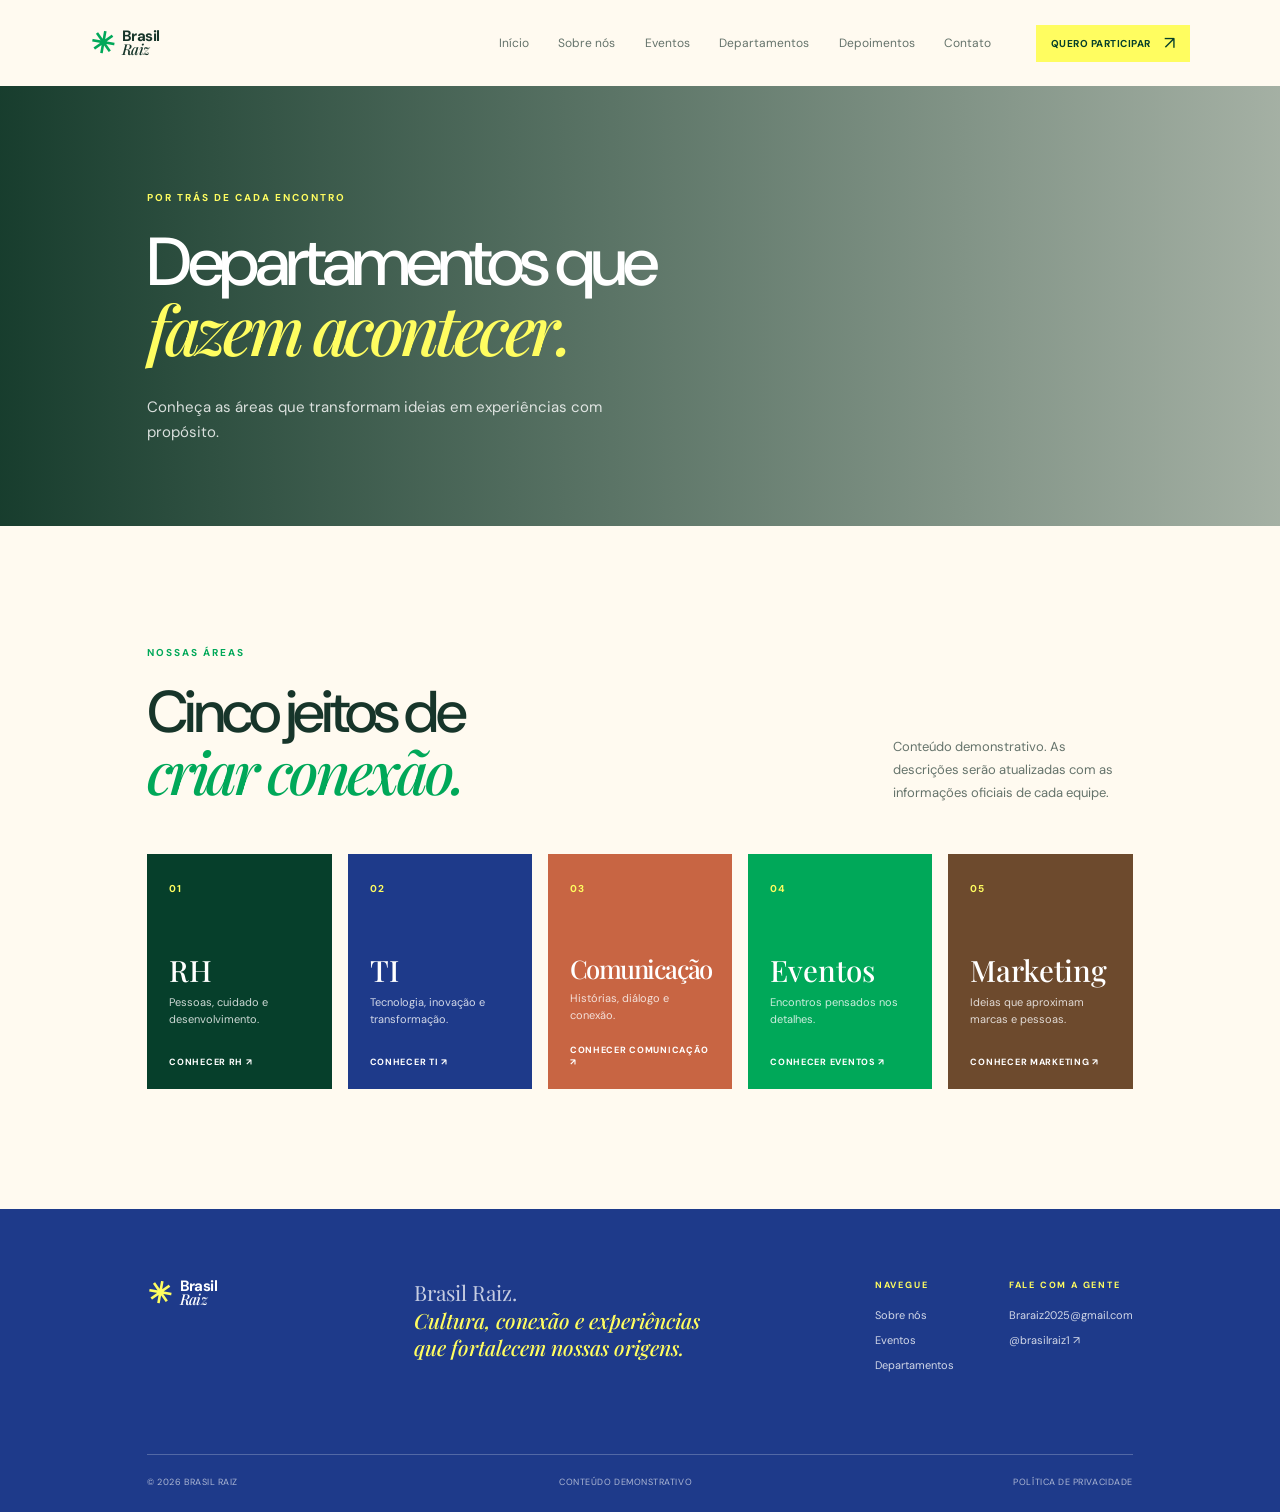
==== commit e71ef5c1: "Add files via upload" ====
--- a/index.html
+++ b/index.html
@@ -1,455 +1,39 @@
 <!doctype html>
 <html lang="pt-BR">
+  <head>
+    <meta charset="UTF-8" />
+    <meta name="viewport" content="width=device-width, initial-scale=1.0" />
+    <meta name="description" content="Conheça os departamentos da Brasil Raiz e os eventos realizados por cada área." />
+    <meta name="theme-color" content="#00A859" />
+    <title>Departamentos | Brasil Raiz</title>
+    <link rel="preconnect" href="https://fonts.googleapis.com" />
+    <link rel="preconnect" href="https://fonts.gstatic.com" crossorigin />
+    <link href="https://fonts.googleapis.com/css2?family=DM+Sans:wght@400;500;600;700&family=Playfair+Display:ital,wght@0,500;0,600;1,500;1,600&display=swap" rel="stylesheet" />
+    <link rel="stylesheet" href="../style.css" />
+  </head>
+  <body>
+    <a class="skip-link" href="#conteudo">Ir para o conteúdo principal</a>
+    <header class="site-header">
+      <a class="brand" href="../index.html#inicio" aria-label="Brasil Raiz, início"><span class="brand-mark" aria-hidden="true">✳</span><span>Brasil<br /><em>Raiz</em></span></a>
+      <button class="menu-toggle" type="button" aria-label="Abrir menu" aria-expanded="false" aria-controls="main-nav"><span></span><span></span></button>
+      <nav class="main-nav" id="main-nav" aria-label="Navegação principal"><a href="../index.html#inicio">Início</a><a href="../index.html#sobre">Sobre nós</a><a href="../eventos.html">Eventos</a><a href="index.html" aria-current="page">Departamentos</a><a href="../index.html#depoimentos">Depoimentos</a><a href="../index.html#contato">Contato</a></nav>
+      <a class="button button-small button-yellow header-cta" href="../index.html#inscricao">Quero participar <span>↗</span></a>
+    </header>
+    <main id="conteudo">
+      <section class="inner-hero departments-hero" aria-labelledby="departments-title"><div class="reveal"><p class="eyebrow light">Por trás de cada encontro</p><h1 id="departments-title">Departamentos que<br /><em>fazem acontecer.</em></h1><p>Conheça as áreas que transformam ideias em experiências com propósito.</p></div></section>
+      <section class="department-directory section-pad" aria-labelledby="directory-title">
+        <div class="section-intro reveal"><div><p class="eyebrow">Nossas áreas</p><h2 id="directory-title">Cinco jeitos de<br /><em>criar conexão.</em></h2></div><p class="section-note">Conteúdo demonstrativo. As descrições serão atualizadas com as informações oficiais de cada equipe.</p></div>
+        <div class="directory-grid">
+          <a class="directory-card directory-rh reveal" href="rh.html"><span>01</span><h3>RH</h3><p>Pessoas, cuidado e desenvolvimento.</p><strong>Conhecer RH ↗</strong></a>
+          <a class="directory-card directory-ti reveal" href="ti.html"><span>02</span><h3>TI</h3><p>Tecnologia, inovação e transformação.</p><strong>Conhecer TI ↗</strong></a>
+          <a class="directory-card directory-comunicacao reveal" href="comunicacao.html"><span>03</span><h3>Comunicação</h3><p>Histórias, diálogo e conexão.</p><strong>Conhecer Comunicação ↗</strong></a>
+          <a class="directory-card directory-eventos reveal" href="eventos1.html"><span>04</span><h3>Eventos</h3><p>Encontros pensados nos detalhes.</p><strong>Conhecer Eventos ↗</strong></a>
+          <a class="directory-card directory-marketing reveal" href="marketing.html"><span>05</span><h3>Marketing</h3><p>Ideias que aproximam marcas e pessoas.</p><strong>Conhecer Marketing ↗</strong></a>
+        </div>
+      </section>
+    </main>
+    <footer class="site-footer"><div class="footer-top"><a class="brand footer-brand" href="../index.html#inicio" aria-label="Brasil Raiz, início"><span class="brand-mark" aria-hidden="true">✳</span><span>Brasil<br /><em>Raiz</em></span></a><p>Brasil Raiz.<br /><em>Cultura, conexão e experiências que fortalecem nossas origens.</em></p><div class="footer-links"><div><p class="eyebrow">Navegue</p><a href="../index.html#sobre">Sobre nós</a><a href="../eventos.html">Eventos</a><a href="index.html">Departamentos</a></div><div><p class="eyebrow">Fale com a gente</p><a href="mailto:Braraiz2025@gmail.com">Braraiz2025@gmail.com</a><a href="https://www.instagram.com/brasilraiz1?igsi=ZGpudjduamprNzRq&utm_source=qr" target="_blank" rel="noopener noreferrer">@brasilraiz1 ↗</a></div></div></div><div class="footer-bottom"><span>© 2026 Brasil Raiz</span><span>Conteúdo demonstrativo</span><a href="../index.html#contato">Política de privacidade</a></div></footer>
+    <div class="toast" role="status" aria-live="polite"></div><script src="../script.js"></script>
+  </body>
+</html>
 
-<head>
-  <meta charset="UTF-8" />
-  <meta name="viewport" content="width=device-width, initial-scale=1.0" />
-  <meta name="description"
-    content="Brasil Raiz: eventos, cultura, natureza e experiências que conectam você às raízes do Brasil." />
-  <meta name="theme-color" content="#00A859" />
-  <meta property="og:title" content="Brasil Raiz | Cultura, conexão e experiências" />
-  <meta property="og:description" content="Encontros para celebrar a diversidade, a cultura e as raízes do Brasil." />
-  <meta property="og:type" content="website" />
-  <title>Brasil Raiz | Cultura, conexão e experiências</title>
-  <link rel="preconnect" href="https://fonts.googleapis.com" />
-  <link rel="stylesheet" href="https://fonts.cdnfonts.com/css/null">
-  <link rel="preconnect" href="https://fonts.gstatic.com" crossorigin />
-  <link
-    href="https://fonts.googleapis.com/css2?family=DM+Sans:wght@400;500;600;700&family=Playfair+Display:ital,wght@0,500;0,600;1,500;1,600&display=swap"
-    rel="stylesheet" />
-  <link rel="stylesheet" href="style.css" />
-</head>
-
-<body>
-  <a class="skip-link" href="#conteudo">Ir para o conteúdo principal</a>
-
-  <header class="site-header">
-    <a class="brand" href="#inicio" aria-label="Brasil Raiz, início">
-      <span class="brand-mark" aria-hidden="true">✳</span>
-      <span>Brasil<br /><em>Raiz</em></span>
-    </a>
-
-    <button class="menu-toggle" type="button" aria-label="Abrir menu" aria-expanded="false" aria-controls="main-nav">
-      <span></span><span></span>
-    </button>
-
-    <nav class="main-nav" id="main-nav" aria-label="Navegação principal">
-      <a href="#inicio">Início</a>
-      <a href="#sobre">Sobre nós</a>
-      <a href="eventos-efetuados.html">Eventos</a>
-      <a href="eventos.html">Todos os eventos</a>
-      <a href="departamento.html">Departamentos</a>
-      <a href="#depoimentos">Depoimentos</a>
-      <a href="#faq">FAQ</a>
-      <a href="#contato">Contato</a>
-    </nav>
-
-    <a class="button button-small button-yellow header-cta" href="#inscricao">Quero participar <span>↗</span></a>
-  </header>
-
-  <main id="conteudo">
-    <section class="hero" id="inicio" aria-labelledby="hero-title">
-      <div class="hero-copy reveal">
-        <p class="eyebrow light">Cultura • conexão • pertencimento</p>
-        <h1 id="hero-title">Viva experiências que conectam você às <em>raízes do Brasil.</em></h1>
-        <p class="hero-text">Encontros para celebrar a nossa diversidade por meio da música, da arte, da gastronomia, da
-          natureza e das histórias que nos formam.</p>
-        <div class="hero-actions">
-          <a class="button button-yellow" href="#eventos">Conheça nossos eventos <span>→</span></a>
-          <a class="button button-outline-light js-whatsapp" href="#contato">Falar pelo WhatsApp <span>↗</span></a>
-        </div>
-      </div>
-      <div class="hero-badge" aria-hidden="true">
-        <span>Vem viver</span>
-        <strong>Brasil</strong>
-        <span>de verdade</span>
-      </div>
-      <a class="hero-scroll" href="#sobre"><span>role para descobrir</span><span class="scroll-line"></span></a>
-    </section>
-
-    <section class="intro section-pad" id="sobre" aria-labelledby="sobre-title">
-      <div class="intro-heading reveal">
-        <p class="eyebrow">01 / Sobre nós</p>
-        <h2 id="sobre-title">Onde cada encontro vira <em>memória.</em></h2>
-      </div>
-      <div class="intro-content reveal">
-        <p class="large-copy">A Brasil Raiz nasceu para criar pontes: entre pessoas, territórios, talentos e tudo aquilo
-          que torna o Brasil tão plural.</p>
-        <p>Somos uma empresa de experiências culturais. Criamos eventos acolhedores, vivos e cheios de significado,
-          valorizando a identidade brasileira e quem mantém as nossas raízes vivas.</p>
-        <a class="text-link" href="#contato">Conheça a nossa história <span>↗</span></a>
-      </div>
-    </section>
-
-    <section class="values section-pad" aria-labelledby="valores-title">
-      <div class="section-intro reveal">
-        <div>
-          <p class="eyebrow">02 / O que nos move</p>
-          <h2 id="valores-title">Presença para<br /><em>celebrar.</em></h2>
-        </div>
-        <p class="section-note">Experiências pensadas para sentir, compartilhar e levar consigo.</p>
-      </div>
-      <div class="value-grid">
-        <article class="value-card reveal">
-          <span class="value-number">01</span><span class="value-icon" aria-hidden="true">◌</span>
-          <h3>Autenticidade</h3>
-          <p>Histórias reais, talentos locais e experiências com verdade.</p>
-        </article>
-        <article class="value-card value-card-highlight reveal">
-          <span class="value-number">02</span><span class="value-icon" aria-hidden="true">✺</span>
-          <h3>Diversidade</h3>
-          <p>Um espaço para diferentes vozes, corpos, sotaques e caminhos.</p>
-        </article>
-        <article class="value-card reveal">
-          <span class="value-number">03</span><span class="value-icon" aria-hidden="true">⌁</span>
-          <h3>Conexão</h3>
-          <p>Encontros que aproximam pessoas e fortalecem comunidades.</p>
-        </article>
-        <article class="value-card reveal">
-          <span class="value-number">04</span><span class="value-icon" aria-hidden="true">♧</span>
-          <h3>Cuidado</h3>
-          <p>Relação respeitosa com a natureza, a cultura e cada participante.</p>
-        </article>
-      </div>
-    </section>
-
-    <section class="events section-pad" id="eventos" aria-labelledby="eventos-title">
-      <div class="section-intro reveal">
-        <div>
-          <p class="eyebrow">03 / Próximos encontros</p>
-          <h2 id="eventos-title">Vem com a <em>gente.</em></h2>
-        </div>
-        <span class="demo-label">Conteúdo demonstrativo</span>
-      </div>
-      <div class="countdown-panel reveal" data-countdown="2026-09-12T16:00:00-03:00" aria-live="polite">
-        <div><span class="countdown-label">Próximo encontro demonstrativo</span><strong>Roda Brasil</strong></div>
-        <div class="countdown-values" aria-label="Contagem regressiva para o próximo evento">
-          <div><strong data-unit="days">--</strong><span>dias</span></div>
-          <div><strong data-unit="hours">--</strong><span>horas</span></div>
-          <div><strong data-unit="minutes">--</strong><span>min</span></div>
-          <div><strong data-unit="seconds">--</strong><span>seg</span></div>
-        </div>
-      </div>
-      <div class="event-grid">
-        <article class="event-card reveal">
-          <div class="event-image event-image-one" role="img"
-            aria-label="Pessoas reunidas em um evento cultural ao ar livre">
-            <span class="event-category">Cultura &amp; música</span>
-          </div>
-          <div class="event-body">
-            <div class="event-date"><strong>12</strong><span>SET<br />2026</span></div>
-            <div>
-              <h3>Roda Brasil</h3>
-              <p class="event-meta">A definir • 16h • Local a confirmar</p>
-              <p>Uma tarde de música, histórias e encontros para celebrar a nossa pluralidade.</p>
-            </div>
-          </div>
-          <div class="event-actions"><a class="text-link event-link" href="#inscricao" data-event="Roda Brasil">Quero me
-              inscrever <span>→</span></a><button class="text-link event-details" type="button"
-              data-detail-title="Roda Brasil" data-detail-info="12 de setembro de 2026 • 16h • Local a confirmar"
-              data-detail-description="Uma tarde de música, histórias e encontros para celebrar a nossa pluralidade."
-              data-event="Roda Brasil">Ver detalhes <span>↗</span></button></div>
-        </article>
-        <article class="event-card reveal">
-          <div class="event-image event-image-two" role="img" aria-label="Mesa com elementos de gastronomia brasileira">
-            <span class="event-category">Gastronomia</span>
-          </div>
-          <div class="event-body">
-            <div class="event-date"><strong>03</strong><span>OUT<br />2026</span></div>
-            <div>
-              <h3>Sabores de origem</h3>
-              <p class="event-meta">A definir • 11h • Local a confirmar</p>
-              <p>Comida, afeto e saberes que atravessam gerações em uma experiência para todos os sentidos.</p>
-            </div>
-          </div>
-          <div class="event-actions"><a class="text-link event-link" href="#inscricao"
-              data-event="Sabores de origem">Quero me inscrever <span>→</span></a><button
-              class="text-link event-details" type="button" data-detail-title="Sabores de origem"
-              data-detail-info="03 de outubro de 2026 • 11h • Local a confirmar"
-              data-detail-description="Comida, afeto e saberes que atravessam gerações em uma experiência para todos os sentidos."
-              data-event="Sabores de origem">Ver detalhes <span>↗</span></button></div>
-        </article>
-        <article class="event-card reveal">
-          <div class="event-image event-image-three" role="img"
-            aria-label="Paisagem natural brasileira com vegetação exuberante">
-            <span class="event-category">Natureza &amp; arte</span>
-          </div>
-          <div class="event-body">
-            <div class="event-date"><strong>24</strong><span>OUT<br />2026</span></div>
-            <div>
-              <h3>Raízes em movimento</h3>
-              <p class="event-meta">A definir • 9h • Local a confirmar</p>
-              <p>Uma pausa para respirar, criar e se reconectar com a beleza que existe ao nosso redor.</p>
-            </div>
-          </div>
-          <div class="event-actions"><a class="text-link event-link" href="#inscricao"
-              data-event="Raízes em movimento">Quero me inscrever <span>→</span></a><button
-              class="text-link event-details" type="button" data-detail-title="Raízes em movimento"
-              data-detail-info="24 de outubro de 2026 • 9h • Local a confirmar"
-              data-detail-description="Uma pausa para respirar, criar e se reconectar com a beleza que existe ao nosso redor."
-              data-event="Raízes em movimento">Ver detalhes <span>↗</span></button></div>
-        </article>
-      </div>
-    </section>
-
-    <section class="quote-band">
-      <p class="eyebrow light">Um Brasil de muitos Brasis</p>
-      <blockquote>“Quando a gente se encontra,<br /><em>a raiz se fortalece.”</em></blockquote>
-      <span class="quote-signature">Brasil Raiz</span>
-    </section>
-
-    <section class="how-it-works section-pad" aria-labelledby="how-title">
-      <div class="section-intro reveal">
-        <div>
-          <p class="eyebrow">04 / Como funciona</p>
-          <h2 id="how-title">Chegue como é.<br /><em>Viva o encontro.</em></h2>
-        </div>
-        <p class="section-note">Um jeito simples de participar de experiências com propósito.</p>
-      </div>
-      <div class="steps-grid">
-        <article class="step reveal"><span>01</span>
-          <h3>Escolha a experiência</h3>
-          <p>Encontre o evento que combina com o momento que você quer viver.</p>
-        </article>
-        <article class="step reveal"><span>02</span>
-          <h3>Faça sua inscrição</h3>
-          <p>Preencha seus dados e conte para a gente qual encontro despertou seu interesse.</p>
-        </article>
-        <article class="step reveal"><span>03</span>
-          <h3>Viva a sua raiz</h3>
-          <p>Receba as informações oficiais e venha compartilhar histórias, sabores e presença.</p>
-        </article>
-      </div>
-    </section>
-
-    <section class="gallery section-pad" id="realizados" aria-labelledby="realizados-title">
-      <div class="section-intro reveal">
-        <div>
-          <p class="eyebrow">04 / Já vivemos juntos</p>
-          <h2 id="realizados-title">Memórias que<br /><em>ficam.</em></h2>
-        </div>
-        <p class="section-note">Galeria demonstrativa. As fotos oficiais entram na próxima etapa.</p>
-      </div>
-      <div class="gallery-grid">
-        <button class="gallery-item gallery-one reveal" type="button" data-title="Encontro Brasil Raiz"
-          aria-label="Ver detalhes do Encontro Brasil Raiz"><span>Encontro Brasil Raiz <small>Ver detalhes
-              ↗</small></span></button>
-        <button class="gallery-item gallery-two reveal" type="button" data-title="Feira de afetos"
-          aria-label="Ver detalhes da Feira de afetos"><span>Feira de afetos <small>Ver detalhes
-              ↗</small></span></button>
-        <button class="gallery-item gallery-three reveal" type="button" data-title="Cultura em roda"
-          aria-label="Ver detalhes da Cultura em roda"><span>Cultura em roda <small>Ver detalhes
-              ↗</small></span></button>
-        <button class="gallery-item gallery-four reveal" type="button" data-title="Territórios do Brasil"
-          aria-label="Ver detalhes de Territórios do Brasil"><span>Territórios do Brasil <small>Ver detalhes
-              ↗</small></span></button>
-      </div>
-    </section>
-
-    <section class="departments-preview section-pad" id="departamentos" aria-labelledby="departamentos-title">
-      <div class="section-intro reveal">
-        <div>
-          <p class="eyebrow">05 / Nossos departamentos</p>
-          <h2 id="departamentos-title">Cada área tem<br /><em>uma história.</em></h2>
-        </div>
-        <a class="text-link" href="departamentos/index.html">Conheça todos <span>↗</span></a>
-      </div>
-      <div class="department-grid">
-        <a class="department-card department-rh reveal" href="departamentos/rh.html"><span>01</span>
-          <h3>RH</h3>
-          <p>Pessoas, cuidado e desenvolvimento.</p><strong>Ver departamento ↗</strong>
-        </a>
-        <a class="department-card department-ti reveal" href="departamentos/ti.html"><span>02</span>
-          <h3>TI</h3>
-          <p>Tecnologia, inovação e transformação.</p><strong>Ver departamento ↗</strong>
-        </a>
-        <a class="department-card department-comunicacao reveal" href="departamentos/comunicacao.html"><span>03</span>
-          <h3>Comunicação</h3>
-          <p>Histórias, diálogo e conexão.</p><strong>Ver departamento ↗</strong>
-        </a>
-        <a class="department-card department-eventos reveal" href="departamentos/eventos.html"><span>04</span>
-          <h3>Eventos</h3>
-          <p>Encontros pensados nos detalhes.</p><strong>Ver departamento ↗</strong>
-        </a>
-        <a class="department-card department-marketing reveal" href="departamentos/marketing.html"><span>05</span>
-          <h3>Marketing</h3>
-          <p>Ideias que aproximam marcas e pessoas.</p><strong>Ver departamento ↗</strong>
-        </a>
-      </div>
-    </section>
-
-    <section class="testimonials section-pad" id="depoimentos" aria-labelledby="depoimentos-title">
-      <div class="section-intro reveal">
-        <div>
-          <p class="eyebrow">05 / O que dizem</p>
-          <h2 id="depoimentos-title">Vozes de quem<br /><em>participa.</em></h2>
-        </div>
-        <span class="demo-label">Exemplos para substituir</span>
-      </div>
-      <div class="testimonial-grid">
-        <article class="testimonial reveal">
-          <div class="stars" aria-label="Avaliação demonstrativa: 5 de 5 estrelas">★★★★★</div>
-          <blockquote>“[Depoimento demonstrativo] Uma experiência acolhedora, daquelas que fazem a gente se sentir parte
-            de algo maior.”</blockquote>
-          <p class="person">Nome da participante <span>Participante — exemplo</span></p>
-        </article>
-        <article class="testimonial testimonial-green reveal">
-          <div class="stars" aria-label="Avaliação demonstrativa: 5 de 5 estrelas">★★★★★</div>
-          <blockquote>“[Depoimento demonstrativo] Saí com o coração cheio e vontade de conhecer ainda mais as histórias
-            do nosso Brasil.”</blockquote>
-          <p class="person">Nome do participante <span>Participante — exemplo</span></p>
-        </article>
-        <article class="testimonial reveal">
-          <div class="stars" aria-label="Avaliação demonstrativa: 5 de 5 estrelas">★★★★★</div>
-          <blockquote>“[Depoimento demonstrativo] Encontro bonito, diverso e feito com cuidado em cada detalhe.”
-          </blockquote>
-          <p class="person">Nome da participante <span>Participante — exemplo</span></p>
-        </article>
-      </div>
-    </section>
-
-    <section class="faq section-pad" id="faq" aria-labelledby="faq-title">
-      <div class="section-intro reveal">
-        <div>
-          <p class="eyebrow">06 / Tire suas dúvidas</p>
-          <h2 id="faq-title">Tudo para você<br /><em>chegar tranquilo.</em></h2>
-        </div>
-        <p class="section-note">As respostas oficiais serão atualizadas quando os próximos eventos forem confirmados.
-        </p>
-      </div>
-      <div class="faq-list">
-        <details class="faq-item reveal">
-          <summary>Onde acontecem os encontros?</summary>
-          <p>Os eventos acontecem na Sala D 204.</p>
-        </details>
-        <details class="faq-item reveal">
-          <summary>Como faço para falar com a Brasil Raiz?</summary>
-          <p>Use o formulário abaixo. O WhatsApp e os canais oficiais serão conectados assim que os contatos forem
-            disponibilizados.</p>
-        </details>
-      </div>
-    </section>
-
-    <section class="signup section-pad" id="inscricao" aria-labelledby="inscricao-title">
-      <div class="signup-copy reveal">
-        <p class="eyebrow light">07 / Faça parte</p>
-        <h2 id="inscricao-title">Sua próxima<br /><em>história começa aqui.</em></h2>
-        <p>Cadastre-se para receber novidades sobre os próximos encontros da Brasil Raiz.</p>
-      </div>
-      <form class="signup-form reveal" id="signup-form" novalidate>
-        <div class="form-row">
-          <div class="field"><label for="name">Nome completo <span>*</span></label><input id="name" name="name"
-              type="text" autocomplete="name" aria-describedby="name-error" required /><small class="field-error"
-              id="name-error"></small></div>
-          <div class="field"><label for="email">E-mail <span>*</span></label><input id="email" name="email" type="email"
-              autocomplete="email" aria-describedby="email-error" required /><small class="field-error"
-              id="email-error"></small></div>
-        </div>
-        <div class="form-row">
-          <div class="field"><label for="phone">Telefone <span>*</span></label><input id="phone" name="phone" type="tel"
-              inputmode="tel" autocomplete="tel" aria-describedby="phone-error" placeholder="(00) 00000-0000"
-              required /><small class="field-error" id="phone-error"></small></div>
-          <div class="field"><label for="event">Evento de interesse <span>*</span></label><select id="event"
-              name="event" aria-describedby="event-error" required>
-              <option value="">Selecione um evento</option>
-              <option>Roda Brasil (demonstração)</option>
-              <option>Sabores de origem (demonstração)</option>
-              <option>Raízes em movimento (demonstração)</option>
-            </select><small class="field-error" id="event-error"></small></div>
-        </div>
-        <div class="field"><label for="message">Mensagem <span>(opcional)</span></label><textarea id="message"
-            name="message" rows="3"></textarea></div>
-        <label class="checkbox-field"><input id="consent" name="consent" type="checkbox"
-            aria-describedby="consent-error" required /><span>Quero receber novidades da Brasil Raiz. Li e concordo com
-            o aviso de privacidade. <span>*</span></span></label>
-        <small class="field-error" id="consent-error"></small>
-        <button class="button button-yellow" type="submit">Quero participar <span>→</span></button>
-        <p class="privacy-note">Seus dados serão usados apenas para responder ao seu contato e enviar novidades,
-          conforme a LGPD. Nesta demonstração, nada é enviado ou armazenado.</p>
-        <p class="form-feedback" id="form-feedback" role="status" aria-live="polite"></p>
-      </form>
-    </section>
-
-    <section class="final-cta" aria-labelledby="cta-title">
-      <p class="eyebrow">A sua raiz também faz parte</p>
-      <h2 id="cta-title">Faça parte dessa experiência<br />e mantenha suas <em>raízes vivas.</em></h2>
-      <a class="button button-dark" href="#inscricao">Quero participar <span>→</span></a>
-    </section>
-
-    <section class="contact-section section-pad" aria-labelledby="contact-title">
-      <div class="contact-copy reveal">
-        <p class="eyebrow">09 / Fale com a gente</p>
-        <h2 id="contact-title">A conversa começa<br /><em>por aqui.</em></h2>
-        <p>Venha nos encontrar em Osasco, São Paulo. Os canais digitais oficiais serão adicionados em seguida.</p>
-      </div>
-      <div class="contact-info reveal">
-        <div class="contact-card"><span class="contact-icon" aria-hidden="true">⌁</span>
-          <div><strong>WhatsApp</strong>
-            <p>Link oficial a inserir</p><a class="text-link js-whatsapp" href="#contato">Abrir conversa
-              <span>↗</span></a>
-          </div>
-        </div>
-        <div class="contact-card"><span class="contact-icon" aria-hidden="true">@</span>
-          <div><strong>E-mail</strong>
-            <p>Braraiz2025@gmail.com</p><a class="text-link" href="mailto:Braraiz2025@gmail.com">Enviar mensagem
-              <span>↗</span></a>
-          </div>
-        </div>
-        <div class="contact-card"><span class="contact-icon" aria-hidden="true">◎</span>
-          <div><strong>Instagram</strong>
-            <p>@brasilraiz1</p><a class="text-link"
-              href="https://www.instagram.com/brasilraiz1?igsi=ZGpudjduamprNzRq&utm_source=qr" target="_blank"
-              rel="noopener noreferrer">Seguir no Instagram <span>↗</span></a>
-          </div>
-        </div>
-        <div class="map-placeholder" role="img" aria-label="Endereço da Brasil Raiz em Osasco, São Paulo"><span
-            class="map-pin" aria-hidden="true">⌖</span><strong>Nosso endereço</strong>
-          <p>Av. dos Autonomistas, 1325<br />Vila Yara, Osasco - SP</p><a class="text-link map-link"
-            href="https://www.google.com/maps/search/?api=1&query=Av.%20dos%20Autonomistas%2C%201325%20-%20Vila%20Yara%2C%20Osasco%20-%20SP"
-            target="_blank" rel="noopener noreferrer">Abrir no mapa <span>↗</span></a>
-        </div>
-      </div>
-    </section>
-  </main>
-
-  <footer class="site-footer" id="contato">
-    <div class="footer-top">
-      <a class="brand footer-brand" href="#inicio" aria-label="Brasil Raiz, início"><span class="brand-mark"
-          aria-hidden="true">✳</span><span>Brasil<br /><em>Raiz</em></span></a>
-      <p>Brasil Raiz.<br /><em>Cultura, conexão e experiências que fortalecem nossas origens.</em></p>
-      <div class="footer-links">
-        <div>
-          <p class="eyebrow">Navegue</p><a href="#sobre">Sobre nós</a><a href="#eventos">Eventos</a><a
-            href="#depoimentos">Depoimentos</a>
-        </div>
-        <div>
-          <p class="eyebrow">Fale com a gente</p><a class="js-whatsapp" href="#contato">WhatsApp — inserir link</a><a
-            href="mailto:Braraiz2025@gmail.com">Braraiz2025@gmail.com</a><a
-            href="https://www.instagram.com/brasilraiz1?igsi=ZGpudjduamprNzRq&utm_source=qr" target="_blank"
-            rel="noopener noreferrer">@brasilraiz1 ↗</a>
-        </div>
-      </div>
-    </div>
-    <div class="footer-bottom"><span>© 2026 Brasil Raiz</span><span>Conteúdo demonstrativo</span><a
-        href="#contato">Política de privacidade</a></div>
-  </footer>
-
-  <div class="modal" id="detail-modal" role="dialog" aria-modal="true" aria-labelledby="modal-title" hidden>
-    <div class="modal-card"><button class="modal-close" type="button" aria-label="Fechar detalhes">×</button>
-      <p class="eyebrow">Brasil Raiz</p>
-      <h2 id="modal-title">Evento</h2>
-      <p class="modal-info" id="modal-info"></p>
-      <p id="modal-description">Esta área receberá as informações oficiais do evento quando forem confirmadas.</p><a
-        class="button button-yellow" href="#inscricao" id="modal-cta">Quero participar <span>→</span></a>
-    </div>
-  </div>
-  <div class="toast" role="status" aria-live="polite"></div>
-  <aside class="cookie-banner" id="cookie-banner" aria-label="Aviso de privacidade">
-    <p>Usamos apenas recursos essenciais para o funcionamento desta demonstração. Nenhum dado pessoal é armazenado aqui.
-    </p>
-    <button class="button button-yellow" id="cookie-dismiss" type="button">Entendi</button>
-  </aside>
-  <script src="script.js"></script>
-</body>
-
-</html>
--- a/style.css
+++ b/style.css
@@ -1,2124 +1,388 @@
+
 :root {
-  --yellow: #f99205;
+  --yellow: #fffd60;
   --white: #ffffff;
-  --green: #bce861;
-  --green-dark: #718c69;
-  --blue: #013c5a;
-  --terracotta: #F4a258;
+  --green: #00a859;
+  --green-dark: #063f2b;
+  --blue: #1e3a8a;
+  --terracotta: #c86543;
   --cream: #fffaf0;
   --sand: #f2eadb;
   --ink: #17352a;
   --muted: #65736b;
   --line: rgba(23, 53, 42, 0.16);
-  --serif: "Times New Romam MT Condensed", Georgia, serif;
-  --sans: "Lekton", monospace;
+  --serif: "Playfair Display", Georgia, serif;
+  --sans: "DM Sans", Arial, sans-serif;
 }
 
-* {
-  box-sizing: border-box;
+* { box-sizing: border-box; }
+html { scroll-behavior: smooth; }
+body { margin: 0; background: var(--cream); color: var(--ink); font-family: var(--sans); }
+body.modal-open { overflow: hidden; }
+a { color: inherit; text-decoration: none; }
+button, input, select, textarea { font: inherit; }
+button { border: 0; cursor: pointer; }
+:focus-visible { outline: 3px solid var(--blue); outline-offset: 3px; }
+.skip-link { background: var(--blue); color: var(--white); left: 12px; padding: 10px 14px; position: fixed; top: -60px; z-index: 20; }
+.skip-link:focus { top: 12px; }
+
+.site-header { align-items: center; background: var(--cream); display: flex; height: 86px; justify-content: space-between; padding: 0 7%; position: relative; z-index: 5; }
+.brand { align-items: center; display: flex; font-size: 15px; font-weight: 700; letter-spacing: -.04em; line-height: .86; }
+.brand em, h1 em, h2 em, blockquote em, .final-cta em, .site-footer p em { font-family: var(--serif); font-weight: 500; }
+.brand-mark { color: var(--green); font-size: 29px; line-height: 1; margin-right: 9px; transform: rotate(10deg); }
+.main-nav { display: flex; gap: clamp(18px, 2.3vw, 38px); margin-left: auto; margin-right: clamp(18px, 3.5vw, 55px); }
+.main-nav a { color: var(--muted); font-size: 12px; transition: color .2s; }
+.main-nav a:hover { color: var(--green); }
+.menu-toggle { background: none; display: none; padding: 10px 0 10px 10px; }
+.menu-toggle span { background: var(--ink); display: block; height: 2px; margin: 5px 0; width: 23px; }
+
+.button { align-items: center; display: inline-flex; font-size: 11px; font-weight: 700; gap: 24px; justify-content: center; letter-spacing: .05em; padding: 16px 20px; text-transform: uppercase; transition: background .25s, color .25s, gap .25s, transform .25s; }
+.button:hover { gap: 31px; transform: translateY(-2px); }
+.button span { font-size: 18px; font-weight: 400; line-height: 0; }
+.button-small { font-size: 10px; gap: 13px; padding: 12px 15px; }
+.button-small:hover { gap: 17px; }
+.button-yellow { background: var(--yellow); color: var(--green-dark); }
+.button-yellow:hover { background: var(--white); }
+.button-dark { background: var(--green-dark); color: var(--yellow); }
+.button-dark:hover { background: var(--blue); }
+.button-outline-light { border: 1px solid rgba(255,255,255,.6); color: var(--white); }
+.button-outline-light:hover { background: var(--white); color: var(--green-dark); }
+
+.hero { background: linear-gradient(90deg, rgba(4, 45, 29, .91) 0%, rgba(4, 45, 29, .61) 49%, rgba(4, 45, 29, .12)), url("https://images.unsplash.com/photo-1517457373958-b7bdd4587205?auto=format&fit=crop&w=2000&q=85") center / cover; color: var(--white); min-height: 650px; padding: 125px 11.5% 90px; position: relative; }
+.hero-copy { max-width: 670px; }
+.eyebrow { color: var(--green); font-size: 10px; font-weight: 700; letter-spacing: .2em; margin: 0 0 25px; text-transform: uppercase; }
+.eyebrow.light { color: var(--yellow); }
+h1, h2 { font-size: clamp(43px, 5.3vw, 78px); font-weight: 500; letter-spacing: -.065em; line-height: .98; margin: 0; }
+h1 em { color: var(--yellow); }
+h2 em { color: var(--green); }
+.hero-text { color: rgba(255,255,255,.84); font-size: 16px; line-height: 1.7; margin: 30px 0 36px; max-width: 545px; }
+.hero-actions { display: flex; flex-wrap: wrap; gap: 12px; }
+.hero-badge { align-items: center; border: 1px solid rgba(255,253,96,.7); border-radius: 50%; bottom: 105px; color: var(--yellow); display: flex; flex-direction: column; font-family: var(--serif); font-size: 12px; font-style: italic; height: 130px; justify-content: center; line-height: 1.1; position: absolute; right: 12%; transform: rotate(-8deg); width: 130px; }
+.hero-badge strong { font-size: 25px; font-style: normal; margin: 4px 0; }
+.hero-scroll { align-items: center; bottom: 34px; color: rgba(255,255,255,.7); display: flex; font-size: 9px; gap: 13px; letter-spacing: .15em; position: absolute; text-transform: uppercase; }
+.scroll-line { background: rgba(255,255,255,.65); display: inline-block; height: 1px; width: 56px; }
+.inner-hero, .department-hero, .event-detail-hero { background: linear-gradient(90deg, rgba(4,45,29,.92), rgba(4,45,29,.36)), url("https://images.unsplash.com/photo-1500534623283-312aade485b7?auto=format&fit=crop&w=1800&q=80") center / cover; color: var(--white); min-height: 440px; padding: 105px 11.5% 80px; }
+.inner-hero h1, .department-hero h1, .event-detail-hero h1 { max-width: 800px; }
+.inner-hero h1 em, .department-hero h1 em, .event-detail-hero h1 em { color: var(--yellow); }
+.inner-hero > div > p:last-child, .department-hero > div > p:last-child, .event-detail-hero > div > p:last-child { color: rgba(255,255,255,.82); font-size: 15px; line-height: 1.7; margin: 28px 0 0; max-width: 520px; }
+.back-link { color: var(--yellow); display: inline-block; font-size: 11px; font-weight: 700; letter-spacing: .06em; margin-bottom: 63px; text-transform: uppercase; }
+.archive { background: var(--white); }
+.archive-filters { align-items: end; border-bottom: 1px solid var(--line); display: flex; gap: 14px; margin-bottom: 40px; padding-bottom: 18px; }
+.archive-filters label { color: var(--muted); font-size: 10px; font-weight: 700; letter-spacing: .08em; margin-right: -7px; text-transform: uppercase; }
+.archive-filters select { background: var(--cream); border: 1px solid var(--line); color: var(--ink); font-size: 12px; min-width: 170px; padding: 10px; }
+.archive-grid { display: grid; gap: 21px; grid-template-columns: repeat(3, 1fr); }
+.archive-card { background: var(--cream); transition: box-shadow .25s, transform .25s; }
+.archive-card:hover { box-shadow: 0 12px 30px rgba(6,63,43,.12); transform: translateY(-4px); }
+.archive-card[hidden] { display: none; }
+.archive-image { background-position: center; background-size: cover; height: 225px; }
+.archive-image-rh { background-image: url("https://images.unsplash.com/photo-1529156069898-49953e39b3ac?auto=format&fit=crop&w=900&q=80"); }
+.archive-image-ti { background-image: url("https://images.unsplash.com/photo-1517245386807-bb43f82c33c4?auto=format&fit=crop&w=900&q=80"); }
+.archive-image-comunicacao { background-image: url("https://images.unsplash.com/photo-1528605248644-14dd04022da1?auto=format&fit=crop&w=900&q=80"); }
+.archive-image-eventos { background-image: url("https://images.unsplash.com/photo-1492684223066-81342ee5ff30?auto=format&fit=crop&w=900&q=80"); }
+.archive-image-marketing { background-image: url("https://images.unsplash.com/photo-1556761175-b413da4baf72?auto=format&fit=crop&w=900&q=80"); }
+.archive-card-body { padding: 22px; }
+.archive-tag { color: var(--terracotta); display: block; font-size: 9px; font-weight: 700; letter-spacing: .1em; text-transform: uppercase; }
+.archive-card h3 { font-family: var(--serif); font-size: 25px; font-weight: 500; margin: 18px 0 8px; }
+.archive-card p { color: var(--muted); font-size: 12px; line-height: 1.6; margin: 0 0 24px; }
+.archive-card strong { color: var(--green); font-size: 10px; letter-spacing: .06em; text-transform: uppercase; }
+.archive-card strong span { font-size: 16px; font-weight: 400; margin-left: 7px; }
+.archive-empty { color: var(--muted); font-size: 14px; padding: 35px 0; }
+.archive-cta { background: var(--yellow); color: var(--green-dark); padding: 100px 8%; text-align: center; }
+.archive-cta h2 { font-size: clamp(40px, 4.7vw, 66px); }
+.archive-cta h2 em { color: var(--blue); }
+.archive-cta .button { margin-top: 27px; }
+
+.section-pad { padding: 120px 11.5%; }
+.intro { display: grid; gap: 10%; grid-template-columns: 1fr 1fr; }
+.intro h2, .gallery h2, .testimonials h2 { font-size: clamp(42px, 4.6vw, 68px); max-width: 550px; }
+.intro-content { max-width: 470px; padding-top: 49px; }
+.large-copy { font-family: var(--serif); font-size: 24px; line-height: 1.3; margin: 0 0 24px; }
+.intro-content > p:not(.large-copy), .section-note { color: var(--muted); font-size: 13px; line-height: 1.75; }
+.text-link { border-bottom: 1px solid currentColor; display: inline-flex; font-size: 11px; font-weight: 700; gap: 19px; letter-spacing: .06em; margin-top: 18px; padding-bottom: 9px; text-transform: uppercase; transition: color .2s, gap .2s; }
+.text-link:hover { color: var(--terracotta); gap: 26px; }
+.text-link span { font-size: 16px; font-weight: 400; line-height: .7; }
+
+.values, .gallery, .testimonials { background: var(--sand); }
+.section-intro { align-items: flex-end; display: flex; justify-content: space-between; margin-bottom: 50px; }
+.section-intro h2 { font-size: clamp(42px, 4.6vw, 64px); }
+.section-note { margin: 0; max-width: 240px; }
+.value-grid { display: grid; gap: 18px; grid-template-columns: repeat(4, 1fr); }
+.value-card { background: var(--cream); min-height: 245px; padding: 24px; position: relative; }
+.value-card-highlight { background: var(--green); color: var(--white); }
+.value-number { font-size: 11px; font-weight: 700; letter-spacing: .1em; }
+.value-icon { color: var(--terracotta); float: right; font-family: var(--serif); font-size: 31px; line-height: .7; }
+.value-card-highlight .value-icon { color: var(--yellow); }
+.value-card h3 { font-family: var(--serif); font-size: 24px; font-weight: 500; margin: 72px 0 12px; }
+.value-card p { color: var(--muted); font-size: 12px; line-height: 1.65; margin: 0; }
+.value-card-highlight p { color: rgba(255,255,255,.84); }
+
+.departments-preview { background: var(--white); }
+.department-grid, .directory-grid { display: grid; gap: 16px; grid-template-columns: repeat(5, 1fr); }
+.department-card, .directory-card { background: var(--green-dark); color: var(--white); min-height: 235px; overflow: hidden; padding: 22px; position: relative; transition: transform .25s, box-shadow .25s; }
+.department-card:hover, .directory-card:hover { box-shadow: 0 14px 30px rgba(6,63,43,.17); transform: translateY(-5px); }
+.department-card:nth-child(2), .directory-card:nth-child(2) { background: var(--blue); }
+.department-card:nth-child(3), .directory-card:nth-child(3) { background: var(--terracotta); }
+.department-card:nth-child(4), .directory-card:nth-child(4) { background: var(--green); }
+.department-card:nth-child(5), .directory-card:nth-child(5) { background: #6d4a2d; }
+.department-card > span, .directory-card > span { color: var(--yellow); font-size: 10px; font-weight: 700; letter-spacing: .1em; }
+.department-card h3, .directory-card h3 { font-family: var(--serif); font-size: clamp(22px, 2.3vw, 32px); font-weight: 500; line-height: 1.05; margin: 58px 0 8px; overflow-wrap: anywhere; }
+.department-card:nth-child(3) h3, .directory-card:nth-child(3) h3 { font-size: clamp(20px, 2vw, 27px); letter-spacing: -.06em; white-space: nowrap; }
+.department-card p, .directory-card p { color: rgba(255,255,255,.8); font-size: 11px; line-height: 1.55; margin: 0; }
+.department-card strong, .directory-card strong { bottom: 21px; font-size: 9px; left: 22px; letter-spacing: .08em; line-height: 1.35; overflow-wrap: anywhere; position: absolute; right: 22px; text-transform: uppercase; }
+.department-hero, .event-detail-hero { background-image: linear-gradient(90deg, rgba(4,45,29,.94), rgba(4,45,29,.4)), url("https://images.unsplash.com/photo-1529156069898-49953e39b3ac?auto=format&fit=crop&w=1800&q=80"); }
+.department-about { display: grid; gap: 10%; grid-template-columns: 1fr 1fr; }
+.department-about h2, .department-pillars h2, .department-events h2 { font-size: clamp(42px, 4.6vw, 68px); }
+.department-about-copy { max-width: 470px; padding-top: 48px; }
+.department-about-copy > p:not(.large-copy) { color: var(--muted); font-size: 13px; line-height: 1.75; }
+.department-pillars { background: var(--sand); }
+.pillar-grid { display: grid; gap: 18px; grid-template-columns: repeat(3, 1fr); }
+.pillar { background: var(--cream); border-top: 2px solid var(--green); padding: 21px 22px 27px; }
+.pillar > span { color: var(--terracotta); font-size: 10px; font-weight: 700; letter-spacing: .1em; }
+.pillar h3 { font-family: var(--serif); font-size: 27px; font-weight: 500; margin: 47px 0 12px; }
+.pillar p { color: var(--muted); font-size: 12px; line-height: 1.65; margin: 0; }
+.department-events { background: var(--white); }
+.department-event-card { display: grid; gap: 45px; grid-template-columns: 1fr 1fr; }
+.department-event-image { background-position: center; background-size: cover; min-height: 340px; }
+.department-event-card > div:last-child { align-self: center; max-width: 430px; }
+.department-event-card h3 { font-family: var(--serif); font-size: 37px; font-weight: 500; margin: 19px 0 12px; }
+.department-event-card p { color: var(--muted); font-size: 13px; line-height: 1.7; margin: 0; }
+.department-event-card .text-link { margin-top: 25px; }
+
+.events { background: var(--white); }
+.demo-label { background: rgba(200,101,67,.12); color: var(--terracotta); font-size: 10px; font-weight: 700; letter-spacing: .1em; padding: 9px 12px; text-transform: uppercase; }
+.event-grid { display: grid; gap: 22px; grid-template-columns: repeat(3, 1fr); }
+.event-card { background: var(--cream); padding-bottom: 23px; }
+.event-image { background-position: center; background-size: cover; height: 255px; overflow: hidden; padding: 15px; position: relative; }
+.event-image-one { background-image: url("https://images.unsplash.com/photo-1529156069898-49953e39b3ac?auto=format&fit=crop&w=900&q=80"); }
+.event-image-two { background-image: url("https://images.unsplash.com/photo-1556910103-1c02745aae4d?auto=format&fit=crop&w=900&q=80"); }
+.event-image-three { background-image: url("https://images.unsplash.com/photo-1441974231531-c6227db76b6e?auto=format&fit=crop&w=900&q=80"); }
+.event-image::after, .gallery-item::after { background: rgba(3, 47, 31, .12); content: ""; inset: 0; position: absolute; transition: background .3s; }
+.event-card:hover .event-image::after, .gallery-item:hover::after { background: rgba(0,168,89,.17); }
+.event-category { background: var(--yellow); color: var(--green-dark); font-size: 9px; font-weight: 700; letter-spacing: .1em; padding: 8px 10px; position: relative; text-transform: uppercase; z-index: 1; }
+.event-body { display: grid; gap: 15px; grid-template-columns: 61px 1fr; padding: 24px 22px 0; }
+.event-date { align-items: center; border-right: 1px solid var(--line); display: flex; flex-direction: column; height: fit-content; padding-right: 14px; }
+.event-date strong { color: var(--green); font-family: var(--serif); font-size: 39px; font-weight: 500; line-height: .9; }
+.event-date span { font-size: 9px; font-weight: 700; letter-spacing: .08em; line-height: 1.3; margin-top: 8px; text-align: center; }
+.event-body h3 { font-family: var(--serif); font-size: 25px; font-weight: 500; margin: -3px 0 7px; }
+.event-body p { color: var(--muted); font-size: 12px; line-height: 1.55; margin: 0; }
+.event-body .event-meta { color: var(--terracotta); font-size: 10px; font-weight: 700; margin-bottom: 12px; }
+.countdown-panel { align-items: center; background: var(--green-dark); color: var(--white); display: flex; justify-content: space-between; margin: -16px 0 34px; padding: 18px 24px; }
+.countdown-label { color: var(--yellow); display: block; font-size: 9px; font-weight: 700; letter-spacing: .12em; margin-bottom: 5px; text-transform: uppercase; }
+.countdown-panel > div:first-child strong { font-family: var(--serif); font-size: 22px; font-weight: 500; }
+.countdown-values { display: flex; gap: 22px; }
+.countdown-values div { align-items: center; display: flex; flex-direction: column; min-width: 39px; }
+.countdown-values strong { color: var(--yellow); font-size: 22px; line-height: 1; }
+.countdown-values span { color: rgba(255,255,255,.7); font-size: 9px; margin-top: 5px; text-transform: uppercase; }
+.event-actions { align-items: center; display: flex; gap: 18px; margin-left: 22px; }
+.event-link, .event-details { margin-left: 0; }
+.event-details { background: none; color: var(--green); padding-left: 0; padding-right: 0; }
+.event-details:hover { color: var(--terracotta); }
+
+.quote-band { background: var(--blue); color: var(--white); min-height: 405px; padding: 95px 11.5%; position: relative; }
+.quote-band blockquote { font-family: var(--serif); font-size: clamp(40px, 5.5vw, 76px); letter-spacing: -.06em; line-height: 1.04; margin: 0; }
+.quote-band blockquote em { color: var(--yellow); }
+.quote-signature { bottom: 59px; color: rgba(255,255,255,.75); font-family: var(--serif); font-size: 14px; font-style: italic; position: absolute; right: 13%; }
+
+.how-it-works { background: var(--white); }
+.steps-grid { display: grid; gap: 18px; grid-template-columns: repeat(3, 1fr); }
+.step { border-top: 2px solid var(--green); padding: 21px 20px 0 0; }
+.step > span { color: var(--terracotta); font-size: 10px; font-weight: 700; letter-spacing: .1em; }
+.step h3 { font-family: var(--serif); font-size: 27px; font-weight: 500; margin: 47px 0 12px; }
+.step p { color: var(--muted); font-size: 13px; line-height: 1.7; margin: 0; max-width: 280px; }
+
+.gallery-grid { display: grid; gap: 17px; grid-template-columns: 1.25fr .85fr .85fr; grid-template-rows: 225px 225px; }
+.gallery-item { background-position: center; background-size: cover; color: var(--white); display: flex; flex-direction: column; justify-content: flex-end; min-width: 0; overflow: hidden; padding: 22px; position: relative; text-align: left; }
+.gallery-item::before { background: linear-gradient(0deg, rgba(2,32,21,.76), transparent 62%); content: ""; inset: 0; position: absolute; z-index: 1; }
+.gallery-item span { font-family: var(--serif); font-size: 23px; position: relative; z-index: 2; }
+.gallery-item small { display: block; font-family: var(--sans); font-size: 9px; font-weight: 700; letter-spacing: .1em; margin-top: 9px; text-transform: uppercase; }
+.gallery-one { background-image: url("https://images.unsplash.com/photo-1501386761578-eac5c94b800a?auto=format&fit=crop&w=1200&q=80"); grid-row: span 2; }
+.gallery-two { background-image: url("https://images.unsplash.com/photo-1519671482749-fd09be7ccebf?auto=format&fit=crop&w=900&q=80"); }
+.gallery-three { background-image: url("https://images.unsplash.com/photo-1506157786151-b8491531f063?auto=format&fit=crop&w=900&q=80"); }
+.gallery-four { background-image: url("https://images.unsplash.com/photo-1470770841072-f978cf4d019e?auto=format&fit=crop&w=900&q=80"); grid-column: 2 / span 2; }
+
+.testimonials { background: var(--cream); }
+.testimonial-grid { display: grid; gap: 18px; grid-template-columns: repeat(3, 1fr); }
+.testimonial { background: var(--white); padding: 30px; }
+.testimonial-green { background: var(--green); color: var(--white); }
+.stars { color: var(--terracotta); font-size: 14px; letter-spacing: .15em; }
+.testimonial-green .stars { color: var(--yellow); }
+.testimonial blockquote { font-family: var(--serif); font-size: 20px; line-height: 1.35; margin: 28px 0 37px; }
+.person { font-size: 11px; font-weight: 700; margin: 0; }
+.person span { color: var(--muted); display: block; font-size: 10px; font-weight: 400; margin-top: 5px; }
+.testimonial-green .person span { color: rgba(255,255,255,.75); }
+
+.faq { background: var(--white); }
+.faq-list { border-top: 1px solid var(--line); max-width: 820px; }
+.faq-item { border-bottom: 1px solid var(--line); }
+.faq-item summary { cursor: pointer; font-family: var(--serif); font-size: 22px; list-style: none; padding: 22px 42px 22px 0; position: relative; }
+.faq-item summary::-webkit-details-marker { display: none; }
+.faq-item summary::after { color: var(--green); content: "+"; font-family: var(--sans); font-size: 24px; position: absolute; right: 5px; top: 18px; }
+.faq-item[open] summary::after { content: "−"; }
+.faq-item p { color: var(--muted); font-size: 13px; line-height: 1.7; margin: -5px 50px 22px 0; max-width: 650px; }
+
+.signup { background: var(--green-dark); color: var(--white); display: grid; gap: 12%; grid-template-columns: .9fr 1.1fr; }
+.signup-copy h2 { font-size: clamp(40px, 4.4vw, 64px); }
+.signup-copy h2 em { color: var(--yellow); }
+.signup-copy > p:last-child { color: rgba(255,255,255,.78); font-size: 14px; line-height: 1.7; margin-top: 27px; max-width: 340px; }
+.signup-form { align-self: center; }
+.form-row { display: grid; gap: 20px; grid-template-columns: 1fr 1fr; }
+.field { margin-bottom: 21px; }
+.field label { display: block; font-size: 11px; font-weight: 700; letter-spacing: .06em; margin-bottom: 8px; text-transform: uppercase; }
+.field label span, .checkbox-field > span > span { color: var(--yellow); }
+.field input, .field select, .field textarea { background: transparent; border: 0; border-bottom: 1px solid rgba(255,255,255,.45); border-radius: 0; color: var(--white); outline: 0; padding: 10px 0; width: 100%; }
+.field input:focus, .field select:focus, .field textarea:focus { border-color: var(--yellow); }
+.field select option { color: var(--ink); }
+.field textarea { line-height: 1.5; min-height: 92px; padding: 16px 0 12px; resize: vertical; }
+.field input::placeholder, .field textarea::placeholder { color: rgba(255,255,255,.45); }
+.field-error { color: var(--yellow); display: block; font-size: 10px; min-height: 14px; padding-top: 5px; }
+.field.invalid input, .field.invalid select { border-color: var(--yellow); }
+.checkbox-field { align-items: flex-start; display: flex; font-size: 11px; gap: 10px; line-height: 1.55; margin: 2px 0 2px; }
+.checkbox-field input { accent-color: var(--yellow); flex: 0 0 auto; height: 16px; margin-top: 1px; width: 16px; }
+.signup-form > .button { margin-top: 14px; }
+.privacy-note { color: rgba(255,255,255,.58); font-size: 10px; line-height: 1.55; margin: 20px 0 0; max-width: 500px; }
+.form-feedback { color: var(--yellow); font-size: 13px; font-weight: 700; min-height: 19px; }
+
+.final-cta { background: var(--yellow); color: var(--green-dark); padding: 100px 8%; text-align: center; }
+.final-cta .eyebrow { color: var(--terracotta); }
+.final-cta h2 { font-size: clamp(37px, 4.5vw, 64px); }
+.final-cta h2 em { color: var(--blue); }
+.final-cta .button { margin-top: 31px; }
+
+.contact-section { align-items: start; background: var(--sand); display: grid; gap: 11%; grid-template-columns: .85fr 1.15fr; }
+.contact-copy h2 { font-size: clamp(40px, 4.3vw, 62px); }
+.contact-copy > p:last-child { color: var(--muted); font-size: 13px; line-height: 1.7; margin-top: 25px; max-width: 320px; }
+.contact-info { display: grid; gap: 14px; grid-template-columns: 1fr 1fr; }
+.contact-card, .map-placeholder { background: var(--cream); min-height: 150px; padding: 22px; }
+.contact-card { display: flex; gap: 16px; }
+.contact-icon, .map-pin { color: var(--green); font-family: var(--serif); font-size: 29px; }
+.contact-card strong, .map-placeholder strong { display: block; font-family: var(--serif); font-size: 21px; font-weight: 500; margin-bottom: 8px; }
+.contact-card p, .map-placeholder p { color: var(--muted); font-size: 11px; margin: 0; }
+.contact-card .text-link { font-size: 9px; margin-top: 19px; }
+.map-placeholder { align-items: center; background: repeating-linear-gradient(-45deg, var(--cream), var(--cream) 12px, #eee3d1 12px, #eee3d1 13px); display: flex; flex-direction: column; grid-column: 1 / span 2; justify-content: center; text-align: center; }
+.map-placeholder .map-pin { font-size: 38px; line-height: 1; }
+.map-placeholder strong { margin: 9px 0 5px; }
+.map-link { color: var(--green); font-size: 9px; margin-top: 14px; }
+
+.event-detail-hero { min-height: 500px; }
+.event-detail-content { display: grid; gap: 11%; grid-template-columns: 1.2fr .8fr; }
+.event-detail-main h2 { font-size: clamp(40px, 4.5vw, 64px); margin: 25px 0; }
+.event-detail-main > p { color: var(--muted); font-size: 14px; line-height: 1.8; max-width: 630px; }
+.event-detail-aside { background: var(--sand); align-self: start; padding: 30px; }
+.event-detail-aside p:not(.eyebrow) { color: var(--muted); font-size: 13px; line-height: 1.7; margin: 0; }
+.event-detail-aside .button { margin-top: 24px; }
+.detail-facts { border-top: 1px solid var(--line); display: grid; gap: 20px; grid-template-columns: repeat(3, 1fr); margin-top: 42px; padding-top: 21px; }
+.detail-facts span { color: var(--terracotta); display: block; font-size: 9px; font-weight: 700; letter-spacing: .1em; margin-bottom: 8px; text-transform: uppercase; }
+.detail-facts strong { font-size: 12px; line-height: 1.45; }
+.detail-gallery { background: var(--sand); }
+.detail-gallery-grid { display: grid; gap: 17px; grid-template-columns: 1.3fr .85fr .85fr; }
+.detail-gallery-item { background-position: center; background-size: cover; min-height: 310px; }
+.detail-gallery-a { background-image: url("https://images.unsplash.com/photo-1501386761578-eac5c94b800a?auto=format&fit=crop&w=1100&q=80"); }
+.detail-gallery-b { background-image: url("https://images.unsplash.com/photo-1519671482749-fd09be7ccebf?auto=format&fit=crop&w=900&q=80"); }
+.detail-gallery-c { background-image: url("https://images.unsplash.com/photo-1506157786151-b8491531f063?auto=format&fit=crop&w=900&q=80"); }
+
+.site-footer { background: var(--blue); color: var(--white); padding: 70px 11.5% 24px; }
+.footer-top { display: grid; gap: 40px; grid-template-columns: 1fr 1.35fr 1.65fr; min-height: 175px; }
+.footer-brand { align-self: start; }
+.footer-brand .brand-mark { color: var(--yellow); }
+.footer-top > p { color: rgba(255,255,255,.75); font-family: var(--serif); font-size: 21px; line-height: 1.3; margin: 0; }
+.footer-top > p em { color: var(--yellow); }
+.footer-links { display: flex; gap: 55px; justify-content: flex-end; }
+.footer-links > div { display: flex; flex-direction: column; }
+.footer-links .eyebrow { color: var(--yellow); font-size: 9px; margin-bottom: 17px; }
+.footer-links a { color: rgba(255,255,255,.8); font-size: 11px; margin-bottom: 11px; }
+.footer-links a:hover, .footer-bottom a:hover { color: var(--yellow); }
+.footer-bottom { border-top: 1px solid rgba(255,255,255,.23); color: rgba(255,255,255,.63); display: flex; font-size: 9px; justify-content: space-between; letter-spacing: .06em; padding-top: 21px; text-transform: uppercase; }
+.toast { background: var(--yellow); box-shadow: 0 8px 30px rgba(0,0,0,.2); color: var(--green-dark); font-size: 12px; left: 50%; opacity: 0; padding: 14px 19px; pointer-events: none; position: fixed; top: 20px; transform: translate(-50%, -20px); transition: all .3s; z-index: 10; }
+.toast.show { opacity: 1; transform: translate(-50%, 0); }
+.modal { align-items: center; background: rgba(6,63,43,.78); display: flex; inset: 0; justify-content: center; padding: 20px; position: fixed; z-index: 15; }
+.modal[hidden] { display: none; }
+.modal-card { background: var(--cream); max-width: 480px; padding: 42px; position: relative; width: 100%; }
+.modal-card h2 { font-size: 42px; }
+.modal-info { color: var(--terracotta); font-size: 11px; font-weight: 700; letter-spacing: .04em; margin: 21px 0 0; }
+.modal-card #modal-description { color: var(--muted); font-size: 14px; line-height: 1.7; }
+.modal-card .button { margin-top: 18px; }
+.modal-close { background: none; color: var(--green-dark); font-size: 30px; line-height: 1; position: absolute; right: 18px; top: 14px; }
+.cookie-banner { align-items: center; background: var(--white); bottom: 18px; box-shadow: 0 5px 30px rgba(6,63,43,.18); display: flex; gap: 25px; justify-content: space-between; left: 18px; max-width: 570px; padding: 16px 18px; position: fixed; z-index: 11; }
+.cookie-banner p { color: var(--muted); font-size: 11px; line-height: 1.5; margin: 0; }
+.cookie-banner .button { flex: 0 0 auto; font-size: 9px; padding: 11px 13px; }
+.cookie-banner.is-hidden { display: none; }
+
+.reveal { opacity: 0; transform: translateY(20px); transition: opacity .7s ease, transform .7s ease; }
+.reveal.visible { opacity: 1; transform: translateY(0); }
+
+@media (max-width: 900px) {
+  .site-header { height: 78px; padding: 0 6%; }
+  .menu-toggle { display: block; order: 4; }
+  .main-nav { background: var(--cream); box-shadow: 0 15px 20px rgba(6,63,43,.1); display: none; flex-direction: column; gap: 0; left: 0; margin: 0; padding: 14px 6% 22px; position: absolute; right: 0; top: 78px; }
+  .main-nav.open { display: flex; }
+  .main-nav a { border-bottom: 1px solid var(--line); padding: 15px 0; }
+  .header-cta { margin-left: auto; margin-right: 14px; }
+  .hero { min-height: 650px; padding: 100px 8% 80px; }
+  .hero-badge { bottom: 90px; right: 8%; }
+  .inner-hero, .department-hero, .event-detail-hero { min-height: 470px; padding: 90px 8% 75px; }
+  .back-link { margin-bottom: 48px; }
+  .section-pad { padding: 85px 8%; }
+  .intro { gap: 35px; grid-template-columns: 1fr; }
+  .intro-content { padding-top: 0; }
+  .value-grid { grid-template-columns: repeat(2, 1fr); }
+  .department-grid, .directory-grid { grid-template-columns: repeat(2, 1fr); }
+  .archive-grid { grid-template-columns: repeat(2, 1fr); }
+  .event-grid, .testimonial-grid { grid-template-columns: 1fr; }
+  .event-image { height: 300px; }
+  .steps-grid { grid-template-columns: 1fr; }
+  .quote-band { min-height: 360px; padding: 80px 8%; }
+  .gallery-grid { grid-template-columns: 1fr 1fr; grid-template-rows: 260px 220px 220px; }
+  .gallery-one { grid-row: span 2; }
+  .gallery-four { grid-column: 1 / span 2; }
+  .signup { gap: 45px; grid-template-columns: 1fr; }
+  .contact-section { gap: 45px; grid-template-columns: 1fr; }
+  .department-about, .department-event-card, .event-detail-content { gap: 35px; grid-template-columns: 1fr; }
+  .department-about-copy { padding-top: 0; }
+  .department-event-card > div:last-child { max-width: none; }
+  .detail-gallery-grid { grid-template-columns: 1fr 1fr; }
+  .detail-gallery-item:first-child { grid-column: 1 / span 2; }
+  .footer-top { grid-template-columns: 1fr 1fr; }
+  .footer-links { gap: 35px; grid-column: span 2; justify-content: flex-start; }
 }
 
-html {
-  scroll-behavior: smooth;
+@media (max-width: 520px) {
+  .header-cta { font-size: 9px; padding: 10px; }
+  .hero { min-height: 690px; padding: 85px 8% 70px; }
+  .hero-badge { bottom: 95px; height: 105px; right: 8%; width: 105px; }
+  .hero-badge strong { font-size: 21px; }
+  .inner-hero, .department-hero, .event-detail-hero { min-height: 470px; padding: 75px 8% 60px; }
+  .hero-actions { align-items: stretch; flex-direction: column; }
+  .hero-actions .button { justify-content: space-between; }
+  .countdown-panel { align-items: flex-start; flex-direction: column; gap: 17px; }
+  .countdown-values { gap: 16px; }
+  .section-intro { align-items: flex-start; flex-direction: column; gap: 20px; }
+  .value-grid { grid-template-columns: 1fr; }
+  .department-grid, .directory-grid, .pillar-grid { grid-template-columns: 1fr; }
+  .archive-grid { grid-template-columns: 1fr; }
+  .value-card { min-height: 205px; }
+  .gallery-grid { display: flex; flex-direction: column; }
+  .gallery-item { min-height: 235px; }
+  .event-actions { align-items: flex-start; flex-direction: column; gap: 4px; }
+  .form-row { display: block; }
+  .contact-info { grid-template-columns: 1fr; }
+  .map-placeholder { grid-column: auto; }
+  .archive-filters { align-items: stretch; flex-direction: column; }
+  .archive-filters label { margin: 6px 0 -7px; }
+  .archive-filters select { width: 100%; }
+  .detail-facts { grid-template-columns: 1fr; }
+  .detail-gallery-grid { display: flex; flex-direction: column; }
+  .detail-gallery-item { min-height: 235px; }
+  .footer-top { grid-template-columns: 1fr; }
+  .footer-links { grid-column: auto; }
+  .footer-bottom { flex-wrap: wrap; gap: 12px; line-height: 1.4; }
+  .footer-bottom span:nth-child(2) { order: 3; width: 100%; }
+  .footer-bottom a { width: 100%; }
+  .cookie-banner { align-items: flex-start; bottom: 10px; flex-direction: column; gap: 12px; left: 10px; right: 10px; }
 }
 
-body {
-  margin: 0;
-  background: var(--cream);
-  color: var(--ink);
-  font-family: var(--sans);
+@media (prefers-reduced-motion: reduce) {
+  html { scroll-behavior: auto; }
+  *, *::before, *::after { animation-duration: .01ms !important; animation-iteration-count: 1 !important; transition-duration: .01ms !important; }
+  .reveal { opacity: 1; transform: none; }
 }
 
-body.modal-open {
-  overflow: hidden;
-}
-
-a {
-  color: inherit;
-  text-decoration: none;
-}
-
-button,
-input,
-select,
-textarea {
-  font: inherit;
-}
-
-button {
-  border: 0;
-  cursor: pointer;
-}
-
-:focus-visible {
-  outline: 3px solid #718c69;
-  outline-offset: 3px;
-}
-
-.skip-link {
-  background: var(--blue);
-  color: var(--white);
-  left: 12px;
-  padding: 10px 14px;
-  position: fixed;
-  top: -60px;
-  z-index: 20;
-}
-
-.skip-link:focus {
-  top: 12px;
-}
-
-.site-header {
-  font-family: 'Null', sans-serif;
-  align-items: center;
-  background: var(--cream);
-  display: flex;
-  height: 86px;
-  justify-content: space-between;
-  padding: 0 7%;
-  position: relative;
-  z-index: 5;
-}
-
-.brand {
-  align-items: center;
-  display: flex;
-  font-size: 15px;
-  font-weight: 700;
-  letter-spacing: -.04em;
-  line-height: .86;
-}
-
-.brand em,
-h1 em,
-h2 em,
-blockquote em,
-.final-cta em,
-.site-footer p em {
-  font-family: var(--serif);
-  font-weight: 500;
-}
-
-.brand-mark {
-  color: var(--green);
-  font-size: 29px;
-  line-height: 1;
-  margin-right: 9px;
-  transform: rotate(10deg);
-}
-
-.main-nav {
-  display: flex;
-  gap: clamp(18px, 2.3vw, 38px);
-  margin-left: auto;
-  margin-right: clamp(18px, 3.5vw, 55px);
-}
-
-.main-nav a {
-  color: var(--muted);
-  font-size: 12px;
-  transition: color .2s;
-}
-
-.main-nav a:hover {
-  color: var(--green);
-}
-
-.menu-toggle {
-  background: none;
-  display: none;
-  padding: 10px 0 10px 10px;
-}
-
-.menu-toggle span {
-  background: var(--ink);
-  display: block;
-  height: 2px;
-  margin: 5px 0;
-  width: 23px;
-}
-
-.button {
-  align-items: center;
-  display: inline-flex;
-  font-size: 11px;
-  font-weight: 700;
-  gap: 24px;
-  justify-content: center;
-  letter-spacing: .05em;
-  padding: 16px 20px;
-  text-transform: uppercase;
-  transition: background .25s, color .25s, gap .25s, transform .25s;
-}
-
-.button:hover {
-  gap: 31px;
-  transform: translateY(-2px);
-}
-
-.button span {
-  font-size: 18px;
-  font-weight: 400;
-  line-height: 0;
-}
-
-.button-small {
-  font-size: 10px;
-  gap: 13px;
-  padding: 12px 15px;
-}
-
-.button-small:hover {
-  gap: 17px;
-}
-
-.button-yellow {
-  background: var(--yellow);
-  color: var(--green);
-}
-
-.button-yellow:hover {
-  background: var(--white);
-}
-
-.button-dark {
-  background: var(--green);
-  color: var(--yellow);
-}
-
-.button-dark:hover {
-  background: var(--blue);
-}
-
-.button-outline-light {
-  border: 1px solid rgba(255, 255, 255, .6);
-  color: var(--white);
-}
-
-.button-outline-light:hover {
-  background: var(--white);
-  color: var(--green);
-}
-
-.hero {
-  background: linear-gradient(90deg, rgba(4, 45, 29, .91) 0%, rgba(4, 45, 29, .61) 49%, rgba(4, 45, 29, .12)), url("https://images.unsplash.com/photo-1517457373958-b7bdd4587205?auto=format&fit=crop&w=2000&q=85") center / cover;
-  color: var(--white);
-  min-height: 650px;
-  padding: 125px 11.5% 90px;
-  position: relative;
-}
-
-.hero-copy {
-  max-width: 670px;
-}
-
-.eyebrow {
-  color: var(--yellow);
-  font-size: 20px;
-  font-weight: 700;
-  letter-spacing: .2em;
-  margin: 0 0 25px;
-  text-transform: uppercase;
-}
-
-.eyebrow.light {
-  color: var(--yellow);
-}
-
-h1,
-h2 {
-  font-size: clamp(43px, 5.3vw, 78px);
-  font-weight: 500;
-  letter-spacing: -.065em;
-  line-height: .98;
-  margin: 0;
-}
-
-h1 em {
-  color: var(--yellow);
-}
-
-h2 em {
-  color: var(--green);
-}
-
-.hero-text {
-  color: rgba(255, 255, 255, .84);
-  font-size: 16px;
-  line-height: 1.7;
-  margin: 30px 0 36px;
-  max-width: 545px;
-}
-
-.hero-actions {
-  display: flex;
-  flex-wrap: wrap;
-  gap: 12px;
-}
-
-.hero-badge {
-  align-items: center;
-  border: 1px solid rgba(255, 253, 96, .7);
-  border-radius: 50%;
-  bottom: 105px;
-  color: var(--yellow);
-  display: flex;
-  flex-direction: column;
-  font-family: var(--serif);
-  font-size: 12px;
-  font-style: italic;
-  height: 130px;
-  justify-content: center;
-  line-height: 1.1;
-  position: absolute;
-  right: 12%;
-  transform: rotate(-8deg);
-  width: 130px;
-}
-
-.hero-badge strong {
-  font-size: 25px;
-  font-style: normal;
-  margin: 4px 0;
-}
-
-.hero-scroll {
-  align-items: center;
-  bottom: 34px;
-  color: rgba(255, 255, 255, .7);
-  display: flex;
-  font-size: 9px;
-  gap: 13px;
-  letter-spacing: .15em;
-  position: absolute;
-  text-transform: uppercase;
-}
-
-.scroll-line {
-  background: rgba(255, 255, 255, .65);
-  display: inline-block;
-  height: 1px;
-  width: 56px;
-}
-
-.inner-hero,
-.department-hero,
-.event-detail-hero {
-  background: linear-gradient(90deg, rgba(4, 45, 29, .92), rgba(4, 45, 29, .36)), url("https://images.unsplash.com/photo-1500534623283-312aade485b7?auto=format&fit=crop&w=1800&q=80") center / cover;
-  color: var(--white);
-  min-height: 440px;
-  padding: 105px 11.5% 80px;
-}
-
-.inner-hero h1,
-.department-hero h1,
-.event-detail-hero h1 {
-  max-width: 800px;
-}
-
-.inner-hero h1 em,
-.department-hero h1 em,
-.event-detail-hero h1 em {
-  color: var(--yellow);
-}
-
-.inner-hero>div>p:last-child,
-.department-hero>div>p:last-child,
-.event-detail-hero>div>p:last-child {
-  color: rgba(255, 255, 255, .82);
-  font-size: 15px;
-  line-height: 1.7;
-  margin: 28px 0 0;
-  max-width: 520px;
-}
-
-.back-link {
-  color: var(--yellow);
-  display: inline-block;
-  font-size: 11px;
-  font-weight: 700;
-  letter-spacing: .06em;
-  margin-bottom: 63px;
-  text-transform: uppercase;
-}
-
-.archive {
-  background: var(--white);
-}
-
-.archive-filters {
-  align-items: end;
-  border-bottom: 1px solid var(--line);
-  display: flex;
-  gap: 14px;
-  margin-bottom: 40px;
-  padding-bottom: 18px;
-}
-
-.archive-filters label {
-  color: var(--muted);
-  font-size: 10px;
-  font-weight: 700;
-  letter-spacing: .08em;
-  margin-right: -7px;
-  text-transform: uppercase;
-}
-
-.archive-filters select {
-  background: var(--cream);
-  border: 1px solid var(--line);
-  color: var(--ink);
-  font-size: 12px;
-  min-width: 170px;
-  padding: 10px;
-}
-
-.archive-grid {
-  display: grid;
-  gap: 21px;
-  grid-template-columns: repeat(3, 1fr);
-}
-
-.archive-card {
-  background: var(--cream);
-  transition: box-shadow .25s, transform .25s;
-}
-
-.archive-card:hover {
-  box-shadow: 0 12px 30px rgba(6, 63, 43, .12);
-  transform: translateY(-4px);
-}
-
-.archive-card[hidden] {
-  display: none;
-}
-
-.archive-image {
-  background-position: center;
-  background-size: cover;
-  height: 225px;
-}
-
-.archive-image-rh {
-  background-image: url("https://images.unsplash.com/photo-1529156069898-49953e39b3ac?auto=format&fit=crop&w=900&q=80");
-}
-
-.archive-image-ti {
-  background-image: url("https://images.unsplash.com/photo-1517245386807-bb43f82c33c4?auto=format&fit=crop&w=900&q=80");
-}
-
-.archive-image-comunicacao {
-  background-image: url("https://images.unsplash.com/photo-1528605248644-14dd04022da1?auto=format&fit=crop&w=900&q=80");
-}
-
-.archive-image-eventos {
-  background-image: url("https://images.unsplash.com/photo-1492684223066-81342ee5ff30?auto=format&fit=crop&w=900&q=80");
-}
-
-.archive-image-marketing {
-  background-image: url("https://images.unsplash.com/photo-1556761175-b413da4baf72?auto=format&fit=crop&w=900&q=80");
-}
-
-.archive-card-body {
-  padding: 22px;
-}
-
-.archive-tag {
-  color: var(--terracotta);
-  display: block;
-  font-size: 9px;
-  font-weight: 700;
-  letter-spacing: .1em;
-  text-transform: uppercase;
-}
-
-.archive-card h3 {
-  font-family: var(--serif);
-  font-size: 25px;
-  font-weight: 500;
-  margin: 18px 0 8px;
-}
-
-.archive-card p {
-  color: var(--muted);
-  font-size: 12px;
-  line-height: 1.6;
-  margin: 0 0 24px;
-}
-
-.archive-card strong {
-  color: var(--green);
-  font-size: 10px;
-  letter-spacing: .06em;
-  text-transform: uppercase;
-}
-
-.archive-card strong span {
-  font-size: 16px;
-  font-weight: 400;
-  margin-left: 7px;
-}
-
-.archive-empty {
-  color: var(--muted);
-  font-size: 14px;
-  padding: 35px 0;
-}
-
-.archive-cta {
-  background: var(--yellow);
-  color: var(--green);
-  padding: 100px 8%;
-  text-align: center;
-}
-
-.archive-cta h2 {
-  font-size: clamp(40px, 4.7vw, 66px);
-}
-
-.archive-cta h2 em {
-  color: var(--blue);
-}
-
-.archive-cta .button {
-  margin-top: 27px;
-}
-
-.section-pad {
-  padding: 120px 11.5%;
-}
-
-.intro {
-  display: grid;
-  gap: 10%;
-  grid-template-columns: 1fr 1fr;
-}
-
-.intro h2,
-.gallery h2,
-.testimonials h2 {
-  font-size: clamp(42px, 4.6vw, 68px);
-  max-width: 550px;
-}
-
-.intro-content {
-  max-width: 470px;
-  padding-top: 49px;
-}
-
-.large-copy {
-  font-family: var(--serif);
-  font-size: 24px;
-  line-height: 1.3;
-  margin: 0 0 24px;
-}
-
-.intro-content>p:not(.large-copy),
-.section-note {
-  color: var(--muted);
-  font-size: 13px;
-  line-height: 1.75;
-}
-
-.text-link {
-  border-bottom: 1px solid currentColor;
-  display: inline-flex;
-  font-size: 11px;
-  font-weight: 700;
-  gap: 19px;
-  letter-spacing: .06em;
-  margin-top: 18px;
-  padding-bottom: 9px;
-  text-transform: uppercase;
-  transition: color .2s, gap .2s;
-}
-
-.text-link:hover {
-  color: var(--terracotta);
-  gap: 26px;
-}
-
-.text-link span {
-  font-size: 16px;
-  font-weight: 400;
-  line-height: .7;
-}
-
-.values,
-.gallery,
-.testimonials {
-  background: var(--sand);
-}
-
-.section-intro {
-  align-items: flex-end;
-  display: flex;
-  justify-content: space-between;
-  margin-bottom: 50px;
-}
-
-.section-intro h2 {
-  font-size: clamp(42px, 4.6vw, 64px);
-}
-
-.section-note {
-  margin: 0;
-  max-width: 240px;
-}
-
-.value-grid {
-  display: grid;
-  gap: 18px;
-  grid-template-columns: repeat(4, 1fr);
-}
-
-.value-card {
-  background: var(--cream);
-  min-height: 245px;
-  padding: 24px;
-  position: relative;
-}
-
-.value-card-highlight {
-  background: #718c69;
-  color: var(--white);
-}
-
-.value-number {
-  font-size: 11px;
-  font-weight: 700;
-  letter-spacing: .1em;
-}
-
-.value-icon {
-  color: var(--terracotta);
-  float: right;
-  font-family: var(--serif);
-  font-size: 31px;
-  line-height: .7;
-}
-
-.value-card-highlight .value-icon {
-  color: var(--yellow);
-}
-
-.value-card h3 {
-  font-family: var(--serif);
-  font-size: 24px;
-  font-weight: 500;
-  margin: 72px 0 12px;
-}
-
-.value-card p {
-  color: var(--muted);
-  font-size: 12px;
-  line-height: 1.65;
-  margin: 0;
-}
-
-.value-card-highlight p {
-  color: rgba(255, 255, 255, .84);
-}
-
-.departments-preview {
-  background: var(--white);
-}
-
-.department-grid,
-.directory-grid {
-  display: grid;
-  gap: 16px;
-  grid-template-columns: repeat(5, 1fr);
-}
-
-.department-card,
-.directory-card {
-  background: var(--green);
-  color: var(--white);
-  min-height: 235px;
-  overflow: hidden;
-  padding: 22px;
-  position: relative;
-  transition: transform .25s, box-shadow .25s;
-}
-
-.department-card:hover,
-.directory-card:hover {
-  box-shadow: 0 14px 30px rgba(6, 63, 43, .17);
-  transform: translateY(-5px);
-}
-
-.department-card:nth-child(2),
-.directory-card:nth-child(2) {
-  background: var(--blue);
-}
-
-.department-card:nth-child(3),
-.directory-card:nth-child(3) {
-  background: var(--terracotta);
-}
-
-.department-card:nth-child(4),
-.directory-card:nth-child(4) {
-  background: var(--green);
-}
-
-.department-card:nth-child(5),
-.directory-card:nth-child(5) {
-  background: #6d4a2d;
-}
-
-.department-card>span,
-.directory-card>span {
-  color: var(--yellow);
-  font-size: 10px;
-  font-weight: 700;
-  letter-spacing: .1em;
-}
-
-.department-card h3,
-.directory-card h3 {
-  font-family: var(--serif);
-  font-size: clamp(22px, 2.3vw, 32px);
-  font-weight: 500;
-  line-height: 1.05;
-  margin: 58px 0 8px;
-  overflow-wrap: anywhere;
-}
-
-.department-card:nth-child(3) h3,
-.directory-card:nth-child(3) h3 {
-  font-size: clamp(20px, 2vw, 27px);
-  letter-spacing: -.06em;
-  white-space: nowrap;
-}
-
-.department-card p,
-.directory-card p {
-  color: rgba(255, 255, 255, .8);
-  font-size: 11px;
-  line-height: 1.55;
-  margin: 0;
-}
-
-.department-card strong,
-.directory-card strong {
-  bottom: 21px;
-  font-size: 9px;
-  left: 22px;
-  letter-spacing: .08em;
-  line-height: 1.35;
-  overflow-wrap: anywhere;
-  position: absolute;
-  right: 22px;
-  text-transform: uppercase;
-}
-
-.department-hero,
-.event-detail-hero {
-  background-image: linear-gradient(90deg, rgba(4, 45, 29, .94), rgba(4, 45, 29, .4)), url("https://images.unsplash.com/photo-1529156069898-49953e39b3ac?auto=format&fit=crop&w=1800&q=80");
-}
-
-.department-about {
-  display: grid;
-  gap: 10%;
-  grid-template-columns: 1fr 1fr;
-}
-
-.department-about h2,
-.department-pillars h2,
-.department-events h2 {
-  font-size: clamp(42px, 4.6vw, 68px);
-}
-
-.department-about-copy {
-  max-width: 470px;
-  padding-top: 48px;
-}
-
-.department-about-copy>p:not(.large-copy) {
-  color: var(--muted);
-  font-size: 13px;
-  line-height: 1.75;
-}
-
-.department-pillars {
-  background: var(--sand);
-}
-
-.pillar-grid {
-  display: grid;
-  gap: 18px;
-  grid-template-columns: repeat(3, 1fr);
-}
-
-.pillar {
-  background: var(--cream);
-  border-top: 2px solid var(--green);
-  padding: 21px 22px 27px;
-}
-
-.pillar>span {
-  color: var(--terracotta);
-  font-size: 10px;
-  font-weight: 700;
-  letter-spacing: .1em;
-}
-
-.pillar h3 {
-  font-family: var(--serif);
-  font-size: 27px;
-  font-weight: 500;
-  margin: 47px 0 12px;
-}
-
-.pillar p {
-  color: var(--muted);
-  font-size: 12px;
-  line-height: 1.65;
-  margin: 0;
-}
-
-.department-events {
-  background: var(--white);
-}
-
-.department-event-card {
-  display: grid;
-  gap: 45px;
-  grid-template-columns: 1fr 1fr;
-}
-
-.department-event-image {
-  background-position: center;
-  background-size: cover;
-  min-height: 340px;
-}
-
-.department-event-card>div:last-child {
-  align-self: center;
-  max-width: 430px;
-}
-
-.department-event-card h3 {
-  font-family: var(--serif);
-  font-size: 37px;
-  font-weight: 500;
-  margin: 19px 0 12px;
-}
-
-.department-event-card p {
-  color: var(--muted);
-  font-size: 13px;
-  line-height: 1.7;
-  margin: 0;
-}
-
-.department-event-card .text-link {
-  margin-top: 25px;
-}
-
-.events {
-  background: var(--white);
-}
-
-.demo-label {
-  background: rgba(200, 101, 67, .12);
-  color: var(--terracotta);
-  font-size: 10px;
-  font-weight: 700;
-  letter-spacing: .1em;
-  padding: 9px 12px;
-  text-transform: uppercase;
-}
-
-.event-grid {
-  display: grid;
-  gap: 22px;
-  grid-template-columns: repeat(3, 1fr);
-}
-
-.event-card {
-  background: var(--cream);
-  padding-bottom: 23px;
-}
-
-.event-image {
-  background-position: center;
-  background-size: cover;
-  height: 255px;
-  overflow: hidden;
-  padding: 15px;
-  position: relative;
-}
-
-.event-image-one {
-  background-image: url("https://images.unsplash.com/photo-1529156069898-49953e39b3ac?auto=format&fit=crop&w=900&q=80");
-}
-
-.event-image-two {
-  background-image: url("https://images.unsplash.com/photo-1556910103-1c02745aae4d?auto=format&fit=crop&w=900&q=80");
-}
-
-.event-image-three {
-  background-image: url("https://images.unsplash.com/photo-1441974231531-c6227db76b6e?auto=format&fit=crop&w=900&q=80");
-}
-
-.event-image::after,
-.gallery-item::after {
-  background: rgba(3, 47, 31, .12);
-  content: "";
-  inset: 0;
-  position: absolute;
-  transition: background .3s;
-}
-
-.event-card:hover .event-image::after,
-.gallery-item:hover::after {
-  background: rgba(0, 168, 89, .17);
-}
-
-.event-category {
-  background: var(--yellow);
-  color: var(--green);
-  font-size: 9px;
-  font-weight: 700;
-  letter-spacing: .1em;
-  padding: 8px 10px;
-  position: relative;
-  text-transform: uppercase;
-  z-index: 1;
-}
-
-.event-body {
-  display: grid;
-  gap: 15px;
-  grid-template-columns: 61px 1fr;
-  padding: 24px 22px 0;
-}
-
-.event-date {
-  align-items: center;
-  border-right: 1px solid var(--line);
-  display: flex;
-  flex-direction: column;
-  height: fit-content;
-  padding-right: 14px;
-}
-
-.event-date strong {
-  color: var(--green);
-  font-family: var(--serif);
-  font-size: 39px;
-  font-weight: 500;
-  line-height: .9;
-}
-
-.event-date span {
-  font-size: 9px;
-  font-weight: 700;
-  letter-spacing: .08em;
-  line-height: 1.3;
-  margin-top: 8px;
-  text-align: center;
-}
-
-.event-body h3 {
-  font-family: var(--serif);
-  font-size: 25px;
-  font-weight: 500;
-  margin: -3px 0 7px;
-}
-
-.event-body p {
-  color: var(--muted);
-  font-size: 12px;
-  line-height: 1.55;
-  margin: 0;
-}
-
-.event-body .event-meta {
-  color: var(--terracotta);
-  font-size: 10px;
-  font-weight: 700;
-  margin-bottom: 12px;
-}
-
-.countdown-panel {
-  align-items: center;
-  background: var(--green);
-  color: var(--white);
-  display: flex;
-  justify-content: space-between;
-  margin: -16px 0 34px;
-  padding: 18px 24px;
-}
-
-.countdown-label {
-  color: var(--yellow);
-  display: block;
-  font-size: 15px;
-  font-weight: 700;
-  letter-spacing: .12em;
-  margin-bottom: 5px;
-  text-transform: uppercase;
-}
-
-.countdown-panel>div:first-child strong {
-  font-family: var(--serif);
-  font-size: 22px;
-  font-weight: 500;
-}
-
-.countdown-values {
-  display: flex;
-  gap: 22px;
-}
-
-.countdown-values div {
-  align-items: center;
-  display: flex;
-  flex-direction: column;
-  min-width: 39px;
-}
-
-.countdown-values strong {
-  color: var(--yellow);
-  font-size: 22px;
-  line-height: 1;
-}
-
-.countdown-values span {
-  color: rgba(255, 255, 255, .7);
-  font-size: 9px;
-  margin-top: 5px;
-  text-transform: uppercase;
-}
-
-.event-actions {
-  align-items: center;
-  display: flex;
-  gap: 18px;
-  margin-left: 22px;
-}
-
-.event-link,
-.event-details {
-  margin-left: 0;
-}
-
-.event-details {
-  background: none;
-  color: var(--green);
-  padding-left: 0;
-  padding-right: 0;
-}
-
-.event-details:hover {
-  color: var(--terracotta);
-}
-
-.quote-band {
-  background: var(--blue);
-  color: var(--white);
-  min-height: 405px;
-  padding: 95px 11.5%;
-  position: relative;
-}
-
-.quote-band blockquote {
-  font-family: var(--serif);
-  font-size: clamp(40px, 5.5vw, 76px);
-  letter-spacing: -.06em;
-  line-height: 1.04;
-  margin: 0;
-}
-
-.quote-band blockquote em {
-  color: var(--yellow);
-}
-
-.quote-signature {
-  bottom: 59px;
-  color: rgba(255, 255, 255, .75);
-  font-family: var(--serif);
-  font-size: 14px;
-  font-style: italic;
-  position: absolute;
-  right: 13%;
-}
-
-.how-it-works {
-  background: var(--white);
-}
-
-.steps-grid {
-  display: grid;
-  gap: 18px;
-  grid-template-columns: repeat(3, 1fr);
-}
-
-.step {
-  border-top: 2px solid var(--green);
-  padding: 21px 20px 0 0;
-}
-
-.step>span {
-  color: var(--terracotta);
-  font-size: 10px;
-  font-weight: 700;
-  letter-spacing: .1em;
-}
-
-.step h3 {
-  font-family: var(--serif);
-  font-size: 27px;
-  font-weight: 500;
-  margin: 47px 0 12px;
-}
-
-.step p {
-  color: var(--muted);
-  font-size: 13px;
-  line-height: 1.7;
-  margin: 0;
-  max-width: 280px;
-}
-
-.gallery-grid {
-  display: grid;
-  gap: 17px;
-  grid-template-columns: 1.25fr .85fr .85fr;
-  grid-template-rows: 225px 225px;
-}
-
-.gallery-item {
-  background-position: center;
-  background-size: cover;
-  color: var(--white);
-  display: flex;
-  flex-direction: column;
-  justify-content: flex-end;
-  min-width: 0;
-  overflow: hidden;
-  padding: 22px;
-  position: relative;
-  text-align: left;
-}
-
-.gallery-item::before {
-  background: linear-gradient(0deg, rgba(2, 32, 21, .76), transparent 62%);
-  content: "";
-  inset: 0;
-  position: absolute;
-  z-index: 1;
-}
-
-.gallery-item span {
-  font-family: var(--serif);
-  font-size: 23px;
-  position: relative;
-  z-index: 2;
-}
-
-.gallery-item small {
-  display: block;
-  font-family: var(--sans);
-  font-size: 9px;
-  font-weight: 700;
-  letter-spacing: .1em;
-  margin-top: 9px;
-  text-transform: uppercase;
-}
-
-.gallery-one {
-  background-image: url("https://images.unsplash.com/photo-1501386761578-eac5c94b800a?auto=format&fit=crop&w=1200&q=80");
-  grid-row: span 2;
-}
-
-.gallery-two {
-  background-image: url("https://images.unsplash.com/photo-1519671482749-fd09be7ccebf?auto=format&fit=crop&w=900&q=80");
-}
-
-.gallery-three {
-  background-image: url("https://images.unsplash.com/photo-1506157786151-b8491531f063?auto=format&fit=crop&w=900&q=80");
-}
-
-.gallery-four {
-  background-image: url("https://images.unsplash.com/photo-1470770841072-f978cf4d019e?auto=format&fit=crop&w=900&q=80");
-  grid-column: 2 / span 2;
-}
-
-.testimonials {
-  background: var(--cream);
-}
-
-.testimonial-grid {
-  display: grid;
-  gap: 18px;
-  grid-template-columns: repeat(3, 1fr);
-}
-
-.testimonial {
-  background: var(--white);
-  padding: 30px;
-}
-
-.testimonial-green {
-  background: var(--green);
-  color: var(--white);
-}
-
-.stars {
-  color: var(--terracotta);
-  font-size: 14px;
-  letter-spacing: .15em;
-}
-
-.testimonial-green .stars {
-  color: var(--yellow);
-}
-
-.testimonial blockquote {
-  font-family: var(--serif);
-  font-size: 20px;
-  line-height: 1.35;
-  margin: 28px 0 37px;
-}
-
-.person {
-  font-size: 11px;
-  font-weight: 700;
-  margin: 0;
-}
-
-.person span {
-  color: var(--muted);
-  display: block;
-  font-size: 10px;
-  font-weight: 400;
-  margin-top: 5px;
-}
-
-.testimonial-green .person span {
-  color: rgba(255, 255, 255, .75);
-}
-
-.faq {
-  background: var(--white);
-}
-
-.faq-list {
-  border-top: 1px solid var(--line);
-  max-width: 820px;
-}
-
-.faq-item {
-  border-bottom: 1px solid var(--line);
-}
-
-.faq-item summary {
-  cursor: pointer;
-  font-family: var(--serif);
-  font-size: 22px;
-  list-style: none;
-  padding: 22px 42px 22px 0;
-  position: relative;
-}
-
-.faq-item summary::-webkit-details-marker {
-  display: none;
-}
-
-.faq-item summary::after {
-  color: var(--green);
-  content: "+";
-  font-family: var(--sans);
-  font-size: 24px;
-  position: absolute;
-  right: 5px;
-  top: 18px;
-}
-
-.faq-item[open] summary::after {
-  content: "−";
-}
-
-.faq-item p {
-  color: var(--muted);
-  font-size: 13px;
-  line-height: 1.7;
-  margin: -5px 50px 22px 0;
-  max-width: 650px;
-}
-
-.signup {
-  background: var(--green);
-  color: var(--white);
-  display: grid;
-  gap: 12%;
-  grid-template-columns: .9fr 1.1fr;
-}
-
-.signup-copy h2 {
-  font-size: clamp(40px, 4.4vw, 64px);
-}
-
-.signup-copy h2 em {
-  color: var(--yellow);
-}
-
-.signup-copy>p:last-child {
-  color: rgba(255, 255, 255, .78);
-  font-size: 14px;
-  line-height: 1.7;
-  margin-top: 27px;
-  max-width: 340px;
-}
-
-.signup-form {
-  align-self: center;
-}
-
-.form-row {
-  display: grid;
-  gap: 20px;
-  grid-template-columns: 1fr 1fr;
-}
-
-.field {
-  margin-bottom: 21px;
-}
-
-.field label {
-  display: block;
-  font-size: 11px;
-  font-weight: 700;
-  letter-spacing: .06em;
-  margin-bottom: 8px;
-  text-transform: uppercase;
-}
-
-.field label span,
-.checkbox-field>span>span {
-  color: var(--yellow);
-}
-
-.field input,
-.field select,
-.field textarea {
-  background: transparent;
-  border: 0;
-  border-bottom: 1px solid rgba(255, 255, 255, .45);
-  border-radius: 0;
-  color: var(--white);
-  outline: 0;
-  padding: 10px 0;
-  width: 100%;
-}
-
-.field input:focus,
-.field select:focus,
-.field textarea:focus {
-  border-color: var(--yellow);
-}
-
-.field select option {
-  color: var(--ink);
-}
-
-.field textarea {
-  line-height: 1.5;
-  min-height: 92px;
-  padding: 16px 0 12px;
-  resize: vertical;
-}
-
-.field input::placeholder,
-.field textarea::placeholder {
-  color: rgba(255, 255, 255, .45);
-}
-
-.field-error {
-  color: var(--yellow);
-  display: block;
-  font-size: 10px;
-  min-height: 14px;
-  padding-top: 5px;
-}
-
-.field.invalid input,
-.field.invalid select {
-  border-color: var(--yellow);
-}
-
-.checkbox-field {
-  align-items: flex-start;
-  display: flex;
-  font-size: 11px;
-  gap: 10px;
-  line-height: 1.55;
-  margin: 2px 0 2px;
-}
-
-.checkbox-field input {
-  accent-color: var(--yellow);
-  flex: 0 0 auto;
-  height: 16px;
-  margin-top: 1px;
-  width: 16px;
-}
-
-.signup-form>.button {
-  margin-top: 14px;
-}
-
-.privacy-note {
-  color: rgba(255, 255, 255, .58);
-  font-size: 10px;
-  line-height: 1.55;
-  margin: 20px 0 0;
-  max-width: 500px;
-}
-
-.form-feedback {
-  color: var(--yellow);
-  font-size: 13px;
-  font-weight: 700;
-  min-height: 19px;
-}
-
-.final-cta {
-  background: var(--yellow);
-  color: var(--green);
-  padding: 100px 8%;
-  text-align: center;
-}
-
-.final-cta .eyebrow {
-  color: var(--terracotta);
-}
-
-.final-cta h2 {
-  font-size: clamp(37px, 4.5vw, 64px);
-}
-
-.final-cta h2 em {
-  color: var(--blue);
-}
-
-.final-cta .button {
-  margin-top: 31px;
-}
-
-.contact-section {
-  align-items: start;
-  background: var(--sand);
-  display: grid;
-  gap: 11%;
-  grid-template-columns: .85fr 1.15fr;
-}
-
-.contact-copy h2 {
-  font-size: clamp(40px, 4.3vw, 62px);
-}
-
-.contact-copy>p:last-child {
-  color: var(--muted);
-  font-size: 13px;
-  line-height: 1.7;
-  margin-top: 25px;
-  max-width: 320px;
-}
-
-.contact-info {
-  display: grid;
-  gap: 14px;
-  grid-template-columns: 1fr 1fr;
-}
-
-.contact-card,
-.map-placeholder {
-  background: var(--cream);
-  min-height: 150px;
-  padding: 22px;
-}
-
-.contact-card {
-  display: flex;
-  gap: 16px;
-}
-
-.contact-icon,
-.map-pin {
-  color: var(--green);
-  font-family: var(--serif);
-  font-size: 29px;
-}
-
-.contact-card strong,
-.map-placeholder strong {
-  display: block;
-  font-family: var(--serif);
-  font-size: 21px;
-  font-weight: 500;
-  margin-bottom: 8px;
-}
-
-.contact-card p,
-.map-placeholder p {
-  color: var(--muted);
-  font-size: 11px;
-  margin: 0;
-}
-
-.contact-card .text-link {
-  font-size: 9px;
-  margin-top: 19px;
-}
-
-.map-placeholder {
-  align-items: center;
-  background: repeating-linear-gradient(-45deg, var(--cream), var(--cream) 12px, #eee3d1 12px, #eee3d1 13px);
-  display: flex;
-  flex-direction: column;
-  grid-column: 1 / span 2;
-  justify-content: center;
-  text-align: center;
-}
-
-.map-placeholder .map-pin {
-  font-size: 38px;
-  line-height: 1;
-}
-
-.map-placeholder strong {
-  margin: 9px 0 5px;
-}
-
-.map-link {
-  color: var(--green);
-  font-size: 9px;
-  margin-top: 14px;
-}
-
-.event-detail-hero {
-  min-height: 500px;
-}
-
-.event-detail-content {
-  display: grid;
-  gap: 11%;
-  grid-template-columns: 1.2fr .8fr;
-}
-
-.event-detail-main h2 {
-  font-size: clamp(40px, 4.5vw, 64px);
-  margin: 25px 0;
-}
-
-.event-detail-main>p {
-  color: var(--muted);
-  font-size: 14px;
-  line-height: 1.8;
-  max-width: 630px;
-}
-
-.event-detail-aside {
-  background: var(--sand);
-  align-self: start;
-  padding: 30px;
-}
-
-.event-detail-aside p:not(.eyebrow) {
-  color: var(--muted);
-  font-size: 13px;
-  line-height: 1.7;
-  margin: 0;
-}
-
-.event-detail-aside .button {
-  margin-top: 24px;
-}
-
-.detail-facts {
-  border-top: 1px solid var(--line);
-  display: grid;
-  gap: 20px;
-  grid-template-columns: repeat(3, 1fr);
-  margin-top: 42px;
-  padding-top: 21px;
-}
-
-.detail-facts span {
-  color: var(--terracotta);
-  display: block;
-  font-size: 9px;
-  font-weight: 700;
-  letter-spacing: .1em;
-  margin-bottom: 8px;
-  text-transform: uppercase;
-}
-
-.detail-facts strong {
-  font-size: 12px;
-  line-height: 1.45;
-}
-
-.detail-gallery {
-  background: var(--sand);
-}
-
-.detail-gallery-grid {
-  display: grid;
-  gap: 17px;
-  grid-template-columns: 1.3fr .85fr .85fr;
-}
-
-.detail-gallery-item {
-  background-position: center;
-  background-size: cover;
-  min-height: 310px;
-}
-
-.detail-gallery-a {
-  background-image: url("https://images.unsplash.com/photo-1501386761578-eac5c94b800a?auto=format&fit=crop&w=1100&q=80");
-}
-
-.detail-gallery-b {
-  background-image: url("https://images.unsplash.com/photo-1519671482749-fd09be7ccebf?auto=format&fit=crop&w=900&q=80");
-}
-
-.detail-gallery-c {
-  background-image: url("https://images.unsplash.com/photo-1506157786151-b8491531f063?auto=format&fit=crop&w=900&q=80");
-}
-
-.site-footer {
-  background: var(--blue);
-  color: var(--white);
-  padding: 70px 11.5% 24px;
-}
-
-.footer-top {
-  display: grid;
-  gap: 40px;
-  grid-template-columns: 1fr 1.35fr 1.65fr;
-  min-height: 175px;
-}
-
-.footer-brand {
-  align-self: start;
-}
-
-.footer-brand .brand-mark {
-  color: var(--yellow);
-}
-
-.footer-top>p {
-  color: rgba(255, 255, 255, .75);
-  font-family: var(--serif);
-  font-size: 21px;
-  line-height: 1.3;
-  margin: 0;
-}
-
-.footer-top>p em {
-  color: var(--yellow);
-}
-
-.footer-links {
-  display: flex;
-  gap: 55px;
-  justify-content: flex-end;
-}
-
-.footer-links>div {
-  display: flex;
-  flex-direction: column;
-}
-
-.footer-links .eyebrow {
-  color: var(--yellow);
-  font-size: 9px;
-  margin-bottom: 17px;
-}
-
-.footer-links a {
-  color: rgba(255, 255, 255, .8);
-  font-size: 11px;
-  margin-bottom: 11px;
-}
-
-.footer-links a:hover,
-.footer-bottom a:hover {
-  color: var(--yellow);
-}
-
-.footer-bottom {
-  border-top: 1px solid rgba(255, 255, 255, .23);
-  color: rgba(255, 255, 255, .63);
-  display: flex;
-  font-size: 9px;
-  justify-content: space-between;
-  letter-spacing: .06em;
-  padding-top: 21px;
-  text-transform: uppercase;
-}
-
-.toast {
-  background: var(--yellow);
-  box-shadow: 0 8px 30px rgba(0, 0, 0, .2);
-  color: var(--green);
-  font-size: 12px;
-  left: 50%;
-  opacity: 0;
-  padding: 14px 19px;
-  pointer-events: none;
-  position: fixed;
-  top: 20px;
-  transform: translate(-50%, -20px);
-  transition: all .3s;
-  z-index: 10;
-}
-
-.toast.show {
-  opacity: 1;
-  transform: translate(-50%, 0);
-}
-
-.modal {
-  align-items: center;
-  background: rgba(6, 63, 43, .78);
-  display: flex;
-  inset: 0;
-  justify-content: center;
-  padding: 20px;
-  position: fixed;
-  z-index: 15;
-}
-
-.modal[hidden] {
-  display: none;
-}
-
-.modal-card {
-  background: var(--cream);
-  max-width: 480px;
-  padding: 42px;
-  position: relative;
-  width: 100%;
-}
-
-.modal-card h2 {
-  font-size: 42px;
-}
-
-.modal-info {
-  color: var(--terracotta);
-  font-size: 11px;
-  font-weight: 700;
-  letter-spacing: .04em;
-  margin: 21px 0 0;
-}
-
-.modal-card #modal-description {
-  color: var(--muted);
-  font-size: 14px;
-  line-height: 1.7;
-}
-
-.modal-card .button {
-  margin-top: 18px;
-}
-
-.modal-close {
-  background: none;
-  color: var(--green);
-  font-size: 30px;
-  line-height: 1;
-  position: absolute;
-  right: 18px;
-  top: 14px;
-}
-
-.cookie-banner {
-  align-items: center;
-  background: var(--white);
-  bottom: 18px;
-  box-shadow: 0 5px 30px rgba(6, 63, 43, .18);
-  display: flex;
-  gap: 25px;
-  justify-content: space-between;
-  left: 18px;
-  max-width: 570px;
-  padding: 16px 18px;
-  position: fixed;
-  z-index: 11;
-}
-
-.cookie-banner p {
-  color: var(--muted);
-  font-size: 11px;
-  line-height: 1.5;
-  margin: 0;
-}
-
-.cookie-banner .button {
-  flex: 0 0 auto;
-  font-size: 9px;
-  padding: 11px 13px;
-}
-
-.cookie-banner.is-hidden {
-  display: none;
-}
-
-.reveal {
-  opacity: 0;
-  transform: translateY(20px);
-  transition: opacity .7s ease, transform .7s ease;
-}
-
-.reveal.visible {
-  opacity: 1;
-  transform: translateY(0);
-}
-
-@media (max-width: 900px) {
-  .site-header {
-    height: 78px;
-    padding: 0 6%;
-  }
-
-  .menu-toggle {
-    display: block;
-    order: 4;
-  }
-
-  .main-nav {
-    background: var(--cream);
-    box-shadow: 0 15px 20px rgba(6, 63, 43, .1);
-    display: none;
-    flex-direction: column;
-    gap: 0;
-    left: 0;
-    margin: 0;
-    padding: 14px 6% 22px;
-    position: absolute;
-    right: 0;
-    top: 78px;
-  }
-
-  .main-nav.open {
-    display: flex;
-  }
-
-  .main-nav a {
-    border-bottom: 1px solid var(--line);
-    padding: 15px 0;
-  }
-
-  .header-cta {
-    margin-left: auto;
-    margin-right: 14px;
-  }
-
-  .hero {
-    min-height: 650px;
-    padding: 100px 8% 80px;
-  }
-
-  .hero-badge {
-    bottom: 90px;
-    right: 8%;
-  }
-
-  .inner-hero,
-  .department-hero,
-  .event-detail-hero {
-    min-height: 470px;
-    padding: 90px 8% 75px;
-  }
-
-  .back-link {
-    margin-bottom: 48px;
-  }
-
-  .section-pad {
-    padding: 85px 8%;
-  }
-
-  .intro {
-    gap: 35px;
-    grid-template-columns: 1fr;
-  }
-
-  .intro-content {
-    padding-top: 0;
-  }
-
-  .value-grid {
-    grid-template-columns: repeat(2, 1fr);
-  }
-
-  .department-grid,
-  .directory-grid {
-    grid-template-columns: repeat(2, 1fr);
-  }
-
-  .archive-grid {
-    grid-template-columns: repeat(2, 1fr);
-  }
-
-  .event-grid,
-  .testimonial-grid {
-    grid-template-columns: 1fr;
-  }
-
-  .event-image {
-    height: 300px;
-  }
-
-  .steps-grid {
-    grid-template-columns: 1fr;
-  }
-
-  .quote-band {
-    min-height: 360px;
-    padding: 80px 8%;
-  }
-
-  .gallery-grid {
-    grid-template-columns: 1fr 1fr;
-    grid-template-rows: 260px 220px 220px;
-  }
-
-  .gallery-one {
-    grid-row: span 2;
-  }
-
-  .gallery-four {
-    grid-column: 1 / span 2;
-  }
-
-  .signup {
-    gap: 45px;
-    grid-template-columns: 1fr;
-  }
-
-  .contact-section {
-    gap: 45px;
-    grid-template-columns: 1fr;
-  }
-
-  .department-about,
-  .department-event-card,
-  .event-detail-content {
-    gap: 35px;
-    grid-template-columns: 1fr;
-  }
-
-  .department-about-copy {
-    padding-top: 0;
-  }
-
-  .department-event-card>div:last-child {
-    max-width: none;
-  }
-
-  .detail-gallery-grid {
-    grid-template-columns: 1fr 1fr;
-  }
-
-  .detail-gallery-item:first-child {
-    grid-column: 1 / span 2;
-  }
-
-  .footer-top {
-    grid-template-columns: 1fr 1fr;
-  }
-
-  .footer-links {
-    gap: 35px;
-    grid-column: span 2;
-    justify-content: flex-start;
-  }
-}
-
-@media (max-width: 520px) {
-  .header-cta {
-    font-size: 9px;
-    padding: 10px;
-  }
-
-  .hero {
-    min-height: 690px;
-    padding: 85px 8% 70px;
-  }
-
-  .hero-badge {
-    bottom: 95px;
-    height: 105px;
-    right: 8%;
-    width: 105px;
-  }
-
-  .hero-badge strong {
-    font-size: 21px;
-  }
-
-  .inner-hero,
-  .department-hero,
-  .event-detail-hero {
-    min-height: 470px;
-    padding: 75px 8% 60px;
-  }
-
-  .hero-actions {
-    align-items: stretch;
-    flex-direction: column;
-  }
-
-  .hero-actions .button {
-    justify-content: space-between;
-  }
-
-  .countdown-panel {
-    align-items: flex-start;
-    flex-direction: column;
-    gap: 17px;
-  }
-
-  .countdown-values {
-    gap: 16px;
-  }
-
-  .section-intro {
-    align-items: flex-start;
-    flex-direction: column;
-    gap: 20px;
-  }
-
-  .value-grid {
-    grid-template-columns: 1fr;
-  }
-
-  .department-grid,
-  .directory-grid,
-  .pillar-grid {
-    grid-template-columns: 1fr;
-  }
-
-  .archive-grid {
-    grid-template-columns: 1fr;
-  }
-
-  .value-card {
-    min-height: 205px;
-  }
-
-  .gallery-grid {
-    display: flex;
-    flex-direction: column;
-  }
-
-  .gallery-item {
-    min-height: 235px;
-  }
-
-  .event-actions {
-    align-items: flex-start;
-    flex-direction: column;
-    gap: 4px;
-  }
-
-  .form-row {
-    display: block;
-  }
-
-  .contact-info {
-    grid-template-columns: 1fr;
-  }
-
-  .map-placeholder {
-    grid-column: auto;
-  }
-
-  .archive-filters {
-    align-items: stretch;
-    flex-direction: column;
-  }
-
-  .archive-filters label {
-    margin: 6px 0 -7px;
-  }
-
-  .archive-filters select {
-    width: 100%;
-  }
-
-  .detail-facts {
-    grid-template-columns: 1fr;
-  }
-
-  .detail-gallery-grid {
-    display: flex;
-    flex-direction: column;
-  }
-
-  .detail-gallery-item {
-    min-height: 235px;
-  }
-
-  .footer-top {
-    grid-template-columns: 1fr;
-  }
-
-  .footer-links {
-    grid-column: auto;
-  }
-
-  .footer-bottom {
-    flex-wrap: wrap;
-    gap: 12px;
-    line-height: 1.4;
-  }
-
-  .footer-bottom span:nth-child(2) {
-    order: 3;
-    width: 100%;
-  }
-
-  .footer-bottom a {
-    width: 100%;
-  }
-
-  .cookie-banner {
-    align-items: flex-start;
-    bottom: 10px;
-    flex-direction: column;
-    gap: 12px;
-    left: 10px;
-    right: 10px;
-  }
-}
-
-@media (prefers-reduced-motion: reduce) {
-  html {
-    scroll-behavior: auto;
-  }
-
-  *,
-  *::before,
-  *::after {
-    animation-duration: .01ms !important;
-    animation-iteration-count: 1 !important;
-    transition-duration: .01ms !important;
-  }
-
-  .reveal {
-    opacity: 1;
-    transform: none;
-  }
-}
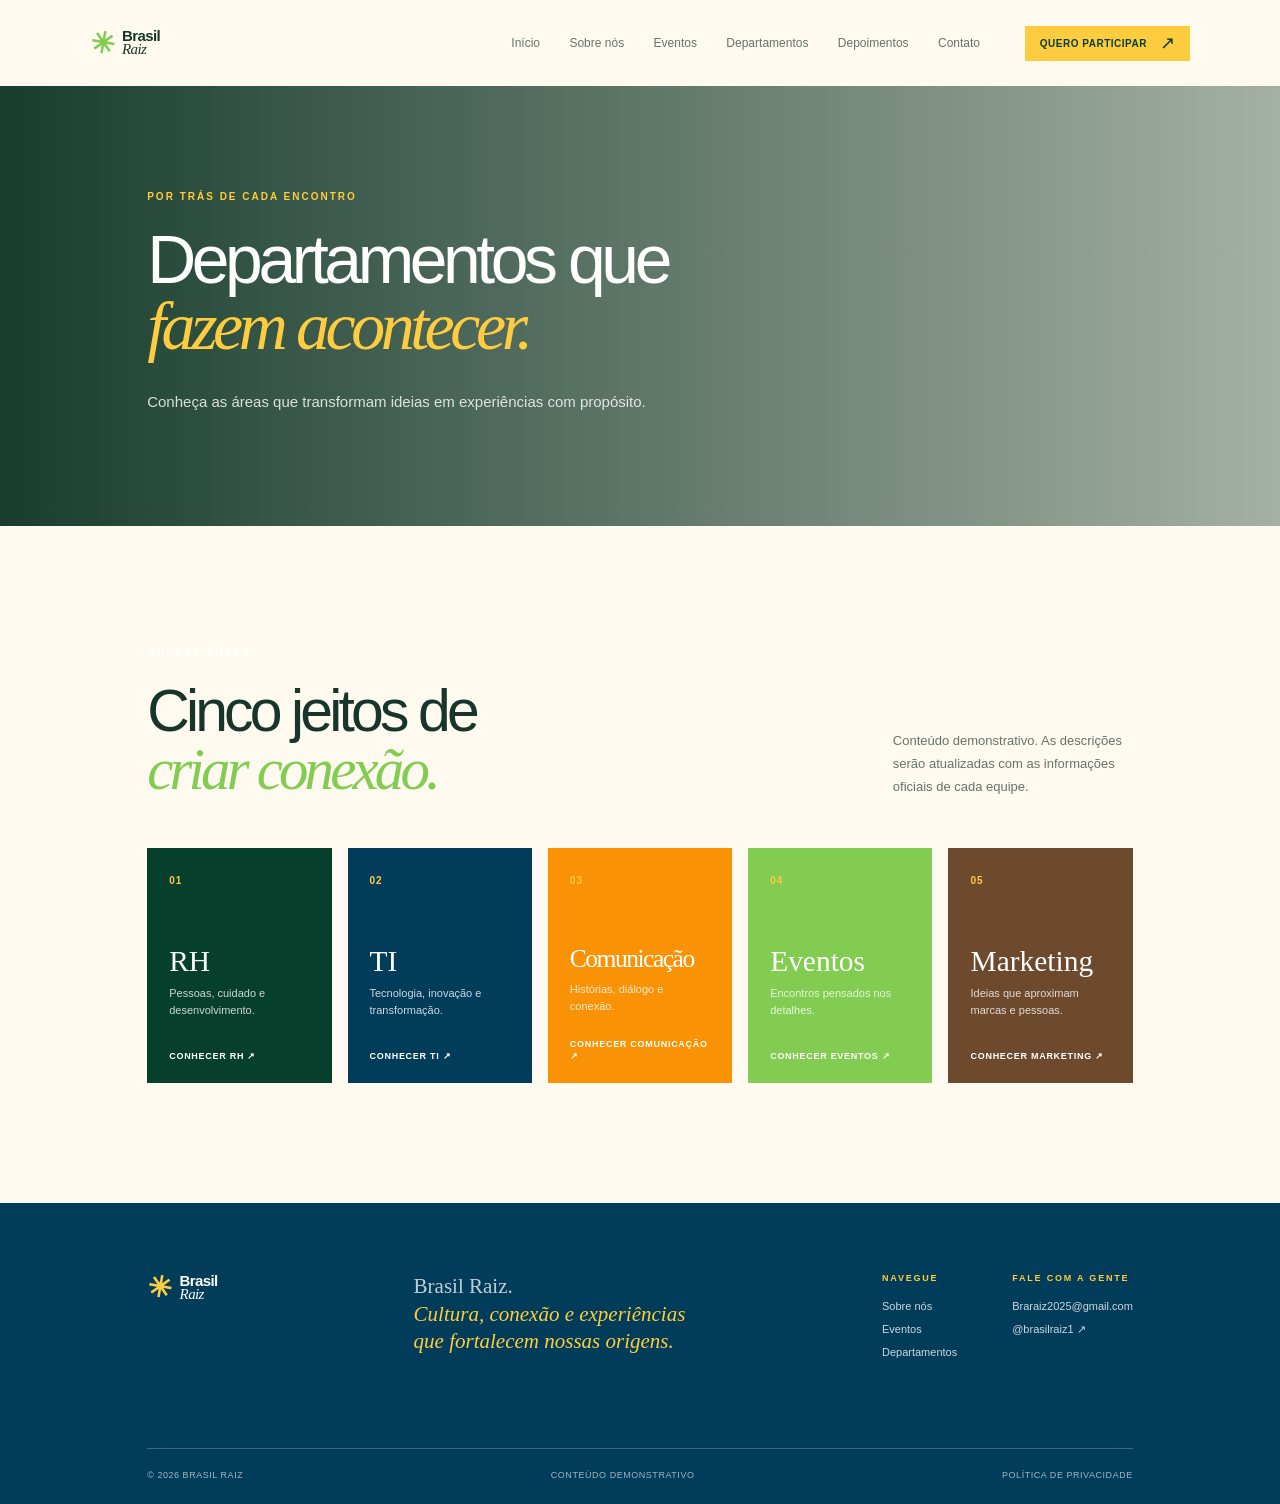
==== commit 197cce60: "update" ====
--- a/index.html
+++ b/index.html
@@ -1,39 +1,98 @@
 <!doctype html>
 <html lang="pt-BR">
-  <head>
-    <meta charset="UTF-8" />
-    <meta name="viewport" content="width=device-width, initial-scale=1.0" />
-    <meta name="description" content="Conheça os departamentos da Brasil Raiz e os eventos realizados por cada área." />
-    <meta name="theme-color" content="#00A859" />
-    <title>Departamentos | Brasil Raiz</title>
-    <link rel="preconnect" href="https://fonts.googleapis.com" />
-    <link rel="preconnect" href="https://fonts.gstatic.com" crossorigin />
-    <link href="https://fonts.googleapis.com/css2?family=DM+Sans:wght@400;500;600;700&family=Playfair+Display:ital,wght@0,500;0,600;1,500;1,600&display=swap" rel="stylesheet" />
-    <link rel="stylesheet" href="../style.css" />
-  </head>
-  <body>
-    <a class="skip-link" href="#conteudo">Ir para o conteúdo principal</a>
-    <header class="site-header">
-      <a class="brand" href="../index.html#inicio" aria-label="Brasil Raiz, início"><span class="brand-mark" aria-hidden="true">✳</span><span>Brasil<br /><em>Raiz</em></span></a>
-      <button class="menu-toggle" type="button" aria-label="Abrir menu" aria-expanded="false" aria-controls="main-nav"><span></span><span></span></button>
-      <nav class="main-nav" id="main-nav" aria-label="Navegação principal"><a href="../index.html#inicio">Início</a><a href="../index.html#sobre">Sobre nós</a><a href="../eventos.html">Eventos</a><a href="index.html" aria-current="page">Departamentos</a><a href="../index.html#depoimentos">Depoimentos</a><a href="../index.html#contato">Contato</a></nav>
-      <a class="button button-small button-yellow header-cta" href="../index.html#inscricao">Quero participar <span>↗</span></a>
-    </header>
-    <main id="conteudo">
-      <section class="inner-hero departments-hero" aria-labelledby="departments-title"><div class="reveal"><p class="eyebrow light">Por trás de cada encontro</p><h1 id="departments-title">Departamentos que<br /><em>fazem acontecer.</em></h1><p>Conheça as áreas que transformam ideias em experiências com propósito.</p></div></section>
-      <section class="department-directory section-pad" aria-labelledby="directory-title">
-        <div class="section-intro reveal"><div><p class="eyebrow">Nossas áreas</p><h2 id="directory-title">Cinco jeitos de<br /><em>criar conexão.</em></h2></div><p class="section-note">Conteúdo demonstrativo. As descrições serão atualizadas com as informações oficiais de cada equipe.</p></div>
-        <div class="directory-grid">
-          <a class="directory-card directory-rh reveal" href="rh.html"><span>01</span><h3>RH</h3><p>Pessoas, cuidado e desenvolvimento.</p><strong>Conhecer RH ↗</strong></a>
-          <a class="directory-card directory-ti reveal" href="ti.html"><span>02</span><h3>TI</h3><p>Tecnologia, inovação e transformação.</p><strong>Conhecer TI ↗</strong></a>
-          <a class="directory-card directory-comunicacao reveal" href="comunicacao.html"><span>03</span><h3>Comunicação</h3><p>Histórias, diálogo e conexão.</p><strong>Conhecer Comunicação ↗</strong></a>
-          <a class="directory-card directory-eventos reveal" href="eventos1.html"><span>04</span><h3>Eventos</h3><p>Encontros pensados nos detalhes.</p><strong>Conhecer Eventos ↗</strong></a>
-          <a class="directory-card directory-marketing reveal" href="marketing.html"><span>05</span><h3>Marketing</h3><p>Ideias que aproximam marcas e pessoas.</p><strong>Conhecer Marketing ↗</strong></a>
+
+<head>
+  <meta charset="UTF-8" />
+  <meta name="viewport" content="width=device-width, initial-scale=1.0" />
+  <meta name="description" content="Conheça os departamentos da Brasil Raiz e os eventos realizados por cada área." />
+  <meta name="theme-color" content="#00A859" />
+  <title>Departamentos | Brasil Raiz</title>
+  <link rel="preconnect" href="https://fonts.googleapis.com" />
+  <link rel="preconnect" href="https://fonts.gstatic.com" crossorigin />
+  <link rel="preconnect" href="https://fonts.googleapis.com">
+  <link
+    href="https://fonts.googleapis.com/css2?family=Bebas+Neue&family=Montserrat:wght@400;500;600;700;800&family=Permanent+Marker&display=swap"
+    rel="stylesheet">
+  <link rel="stylesheet" href="../style.css" />
+</head>
+
+<body>
+  <a class="skip-link" href="#conteudo">Ir para o conteúdo principal</a>
+  <header class="site-header">
+    <a class="brand" href="../index.html#inicio" aria-label="Brasil Raiz, início"><span class="brand-mark"
+        aria-hidden="true">✳</span><span>Brasil<br /><em>Raiz</em></span></a>
+    <button class="menu-toggle" type="button" aria-label="Abrir menu" aria-expanded="false"
+      aria-controls="main-nav"><span></span><span></span></button>
+    <nav class="main-nav" id="main-nav" aria-label="Navegação principal"><a href="../index.html#inicio">Início</a><a
+        href="../index.html#sobre">Sobre nós</a><a href="../eventos.html">Eventos</a><a href="index.html"
+        aria-current="page">Departamentos</a><a href="../index.html#depoimentos">Depoimentos</a><a
+        href="../index.html#contato">Contato</a></nav>
+    <a class="button button-small button-yellow header-cta" href="../index.html#inscricao">Quero participar
+      <span>↗</span></a>
+  </header>
+  <main id="conteudo">
+    <section class="inner-hero departments-hero" aria-labelledby="departments-title">
+      <div class="reveal">
+        <p class="eyebrow light">Por trás de cada encontro</p>
+        <h1 id="departments-title">Departamentos que<br /><em>fazem acontecer.</em></h1>
+        <p>Conheça as áreas que transformam ideias em experiências com propósito.</p>
+      </div>
+    </section>
+    <section class="department-directory section-pad" aria-labelledby="directory-title">
+      <div class="section-intro reveal">
+        <div>
+          <p class="eyebrow">Nossas áreas</p>
+          <h2 id="directory-title">Cinco jeitos de<br /><em>criar conexão.</em></h2>
         </div>
-      </section>
-    </main>
-    <footer class="site-footer"><div class="footer-top"><a class="brand footer-brand" href="../index.html#inicio" aria-label="Brasil Raiz, início"><span class="brand-mark" aria-hidden="true">✳</span><span>Brasil<br /><em>Raiz</em></span></a><p>Brasil Raiz.<br /><em>Cultura, conexão e experiências que fortalecem nossas origens.</em></p><div class="footer-links"><div><p class="eyebrow">Navegue</p><a href="../index.html#sobre">Sobre nós</a><a href="../eventos.html">Eventos</a><a href="index.html">Departamentos</a></div><div><p class="eyebrow">Fale com a gente</p><a href="mailto:Braraiz2025@gmail.com">Braraiz2025@gmail.com</a><a href="https://www.instagram.com/brasilraiz1?igsi=ZGpudjduamprNzRq&utm_source=qr" target="_blank" rel="noopener noreferrer">@brasilraiz1 ↗</a></div></div></div><div class="footer-bottom"><span>© 2026 Brasil Raiz</span><span>Conteúdo demonstrativo</span><a href="../index.html#contato">Política de privacidade</a></div></footer>
-    <div class="toast" role="status" aria-live="polite"></div><script src="../script.js"></script>
-  </body>
-</html>
+        <p class="section-note">Conteúdo demonstrativo. As descrições serão atualizadas com as informações oficiais de
+          cada equipe.</p>
+      </div>
+      <div class="directory-grid">
+        <a class="directory-card directory-rh reveal" href="rh.html"><span>01</span>
+          <h3>RH</h3>
+          <p>Pessoas, cuidado e desenvolvimento.</p><strong>Conhecer RH ↗</strong>
+        </a>
+        <a class="directory-card directory-ti reveal" href="ti.html"><span>02</span>
+          <h3>TI</h3>
+          <p>Tecnologia, inovação e transformação.</p><strong>Conhecer TI ↗</strong>
+        </a>
+        <a class="directory-card directory-comunicacao reveal" href="comunicacao.html"><span>03</span>
+          <h3>Comunicação</h3>
+          <p>Histórias, diálogo e conexão.</p><strong>Conhecer Comunicação ↗</strong>
+        </a>
+        <a class="directory-card directory-eventos reveal" href="eventos1.html"><span>04</span>
+          <h3>Eventos</h3>
+          <p>Encontros pensados nos detalhes.</p><strong>Conhecer Eventos ↗</strong>
+        </a>
+        <a class="directory-card directory-marketing reveal" href="marketing.html"><span>05</span>
+          <h3>Marketing</h3>
+          <p>Ideias que aproximam marcas e pessoas.</p><strong>Conhecer Marketing ↗</strong>
+        </a>
+      </div>
+    </section>
+  </main>
+  <footer class="site-footer">
+    <div class="footer-top"><a class="brand footer-brand" href="../index.html#inicio"
+        aria-label="Brasil Raiz, início"><span class="brand-mark"
+          aria-hidden="true">✳</span><span>Brasil<br /><em>Raiz</em></span></a>
+      <p>Brasil Raiz.<br /><em>Cultura, conexão e experiências que fortalecem nossas origens.</em></p>
+      <div class="footer-links">
+        <div>
+          <p class="eyebrow">Navegue</p><a href="../index.html#sobre">Sobre nós</a><a
+            href="../eventos.html">Eventos</a><a href="index.html">Departamentos</a>
+        </div>
+        <div>
+          <p class="eyebrow">Fale com a gente</p><a href="mailto:Braraiz2025@gmail.com">Braraiz2025@gmail.com</a><a
+            href="https://www.instagram.com/brasilraiz1?igsi=ZGpudjduamprNzRq&utm_source=qr" target="_blank"
+            rel="noopener noreferrer">@brasilraiz1 ↗</a>
+        </div>
+      </div>
+    </div>
+    <div class="footer-bottom"><span>© 2026 Brasil Raiz</span><span>Conteúdo demonstrativo</span><a
+        href="../index.html#contato">Política de privacidade</a></div>
+  </footer>
+  <div class="toast" role="status" aria-live="polite"></div>
+  <script src="../script.js"></script>
+</body>
 
+</html>
--- a/style.css
+++ b/style.css
@@ -1,388 +1,2143 @@
-
 :root {
-  --yellow: #fffd60;
+
+  
+
+ /*CORES ANTIGAS*/ 
+  --yellow: #FFCC3F;
   --white: #ffffff;
-  --green: #00a859;
+  --green: #82cc51;
   --green-dark: #063f2b;
-  --blue: #1e3a8a;
-  --terracotta: #c86543;
+  --blue: #013C5A;
+  --terracotta: #f99205;
   --cream: #fffaf0;
   --sand: #f2eadb;
   --ink: #17352a;
   --muted: #65736b;
+
+  --blue2: #013C5A;
+  --light-blue: #BDD4CE;
+  --light-orange2: #FCF3E4;
+  --orange: #f99205;
+  --light-green1: #bce861;
+  --light-green2: #eeffe9;
+
+
+  --light-green3: #eeffe9;
+  --yellow2: #FFCC3F;
+  --light-green3: #D1DFD2;
+  --light-green4: #aff084;
+  --light-blue2: #79B4B0;
+
+
   --line: rgba(23, 53, 42, 0.16);
   --serif: "Playfair Display", Georgia, serif;
   --sans: "DM Sans", Arial, sans-serif;
 }
 
-* { box-sizing: border-box; }
-html { scroll-behavior: smooth; }
-body { margin: 0; background: var(--cream); color: var(--ink); font-family: var(--sans); }
-body.modal-open { overflow: hidden; }
-a { color: inherit; text-decoration: none; }
-button, input, select, textarea { font: inherit; }
-button { border: 0; cursor: pointer; }
-:focus-visible { outline: 3px solid var(--blue); outline-offset: 3px; }
-.skip-link { background: var(--blue); color: var(--white); left: 12px; padding: 10px 14px; position: fixed; top: -60px; z-index: 20; }
-.skip-link:focus { top: 12px; }
-
-.site-header { align-items: center; background: var(--cream); display: flex; height: 86px; justify-content: space-between; padding: 0 7%; position: relative; z-index: 5; }
-.brand { align-items: center; display: flex; font-size: 15px; font-weight: 700; letter-spacing: -.04em; line-height: .86; }
-.brand em, h1 em, h2 em, blockquote em, .final-cta em, .site-footer p em { font-family: var(--serif); font-weight: 500; }
-.brand-mark { color: var(--green); font-size: 29px; line-height: 1; margin-right: 9px; transform: rotate(10deg); }
-.main-nav { display: flex; gap: clamp(18px, 2.3vw, 38px); margin-left: auto; margin-right: clamp(18px, 3.5vw, 55px); }
-.main-nav a { color: var(--muted); font-size: 12px; transition: color .2s; }
-.main-nav a:hover { color: var(--green); }
-.menu-toggle { background: none; display: none; padding: 10px 0 10px 10px; }
-.menu-toggle span { background: var(--ink); display: block; height: 2px; margin: 5px 0; width: 23px; }
-
-.button { align-items: center; display: inline-flex; font-size: 11px; font-weight: 700; gap: 24px; justify-content: center; letter-spacing: .05em; padding: 16px 20px; text-transform: uppercase; transition: background .25s, color .25s, gap .25s, transform .25s; }
-.button:hover { gap: 31px; transform: translateY(-2px); }
-.button span { font-size: 18px; font-weight: 400; line-height: 0; }
-.button-small { font-size: 10px; gap: 13px; padding: 12px 15px; }
-.button-small:hover { gap: 17px; }
-.button-yellow { background: var(--yellow); color: var(--green-dark); }
-.button-yellow:hover { background: var(--white); }
-.button-dark { background: var(--green-dark); color: var(--yellow); }
-.button-dark:hover { background: var(--blue); }
-.button-outline-light { border: 1px solid rgba(255,255,255,.6); color: var(--white); }
-.button-outline-light:hover { background: var(--white); color: var(--green-dark); }
-
-.hero { background: linear-gradient(90deg, rgba(4, 45, 29, .91) 0%, rgba(4, 45, 29, .61) 49%, rgba(4, 45, 29, .12)), url("https://images.unsplash.com/photo-1517457373958-b7bdd4587205?auto=format&fit=crop&w=2000&q=85") center / cover; color: var(--white); min-height: 650px; padding: 125px 11.5% 90px; position: relative; }
-.hero-copy { max-width: 670px; }
-.eyebrow { color: var(--green); font-size: 10px; font-weight: 700; letter-spacing: .2em; margin: 0 0 25px; text-transform: uppercase; }
-.eyebrow.light { color: var(--yellow); }
-h1, h2 { font-size: clamp(43px, 5.3vw, 78px); font-weight: 500; letter-spacing: -.065em; line-height: .98; margin: 0; }
-h1 em { color: var(--yellow); }
-h2 em { color: var(--green); }
-.hero-text { color: rgba(255,255,255,.84); font-size: 16px; line-height: 1.7; margin: 30px 0 36px; max-width: 545px; }
-.hero-actions { display: flex; flex-wrap: wrap; gap: 12px; }
-.hero-badge { align-items: center; border: 1px solid rgba(255,253,96,.7); border-radius: 50%; bottom: 105px; color: var(--yellow); display: flex; flex-direction: column; font-family: var(--serif); font-size: 12px; font-style: italic; height: 130px; justify-content: center; line-height: 1.1; position: absolute; right: 12%; transform: rotate(-8deg); width: 130px; }
-.hero-badge strong { font-size: 25px; font-style: normal; margin: 4px 0; }
-.hero-scroll { align-items: center; bottom: 34px; color: rgba(255,255,255,.7); display: flex; font-size: 9px; gap: 13px; letter-spacing: .15em; position: absolute; text-transform: uppercase; }
-.scroll-line { background: rgba(255,255,255,.65); display: inline-block; height: 1px; width: 56px; }
-.inner-hero, .department-hero, .event-detail-hero { background: linear-gradient(90deg, rgba(4,45,29,.92), rgba(4,45,29,.36)), url("https://images.unsplash.com/photo-1500534623283-312aade485b7?auto=format&fit=crop&w=1800&q=80") center / cover; color: var(--white); min-height: 440px; padding: 105px 11.5% 80px; }
-.inner-hero h1, .department-hero h1, .event-detail-hero h1 { max-width: 800px; }
-.inner-hero h1 em, .department-hero h1 em, .event-detail-hero h1 em { color: var(--yellow); }
-.inner-hero > div > p:last-child, .department-hero > div > p:last-child, .event-detail-hero > div > p:last-child { color: rgba(255,255,255,.82); font-size: 15px; line-height: 1.7; margin: 28px 0 0; max-width: 520px; }
-.back-link { color: var(--yellow); display: inline-block; font-size: 11px; font-weight: 700; letter-spacing: .06em; margin-bottom: 63px; text-transform: uppercase; }
-.archive { background: var(--white); }
-.archive-filters { align-items: end; border-bottom: 1px solid var(--line); display: flex; gap: 14px; margin-bottom: 40px; padding-bottom: 18px; }
-.archive-filters label { color: var(--muted); font-size: 10px; font-weight: 700; letter-spacing: .08em; margin-right: -7px; text-transform: uppercase; }
-.archive-filters select { background: var(--cream); border: 1px solid var(--line); color: var(--ink); font-size: 12px; min-width: 170px; padding: 10px; }
-.archive-grid { display: grid; gap: 21px; grid-template-columns: repeat(3, 1fr); }
-.archive-card { background: var(--cream); transition: box-shadow .25s, transform .25s; }
-.archive-card:hover { box-shadow: 0 12px 30px rgba(6,63,43,.12); transform: translateY(-4px); }
-.archive-card[hidden] { display: none; }
-.archive-image { background-position: center; background-size: cover; height: 225px; }
-.archive-image-rh { background-image: url("https://images.unsplash.com/photo-1529156069898-49953e39b3ac?auto=format&fit=crop&w=900&q=80"); }
-.archive-image-ti { background-image: url("https://images.unsplash.com/photo-1517245386807-bb43f82c33c4?auto=format&fit=crop&w=900&q=80"); }
-.archive-image-comunicacao { background-image: url("https://images.unsplash.com/photo-1528605248644-14dd04022da1?auto=format&fit=crop&w=900&q=80"); }
-.archive-image-eventos { background-image: url("https://images.unsplash.com/photo-1492684223066-81342ee5ff30?auto=format&fit=crop&w=900&q=80"); }
-.archive-image-marketing { background-image: url("https://images.unsplash.com/photo-1556761175-b413da4baf72?auto=format&fit=crop&w=900&q=80"); }
-.archive-card-body { padding: 22px; }
-.archive-tag { color: var(--terracotta); display: block; font-size: 9px; font-weight: 700; letter-spacing: .1em; text-transform: uppercase; }
-.archive-card h3 { font-family: var(--serif); font-size: 25px; font-weight: 500; margin: 18px 0 8px; }
-.archive-card p { color: var(--muted); font-size: 12px; line-height: 1.6; margin: 0 0 24px; }
-.archive-card strong { color: var(--green); font-size: 10px; letter-spacing: .06em; text-transform: uppercase; }
-.archive-card strong span { font-size: 16px; font-weight: 400; margin-left: 7px; }
-.archive-empty { color: var(--muted); font-size: 14px; padding: 35px 0; }
-.archive-cta { background: var(--yellow); color: var(--green-dark); padding: 100px 8%; text-align: center; }
-.archive-cta h2 { font-size: clamp(40px, 4.7vw, 66px); }
-.archive-cta h2 em { color: var(--blue); }
-.archive-cta .button { margin-top: 27px; }
-
-.section-pad { padding: 120px 11.5%; }
-.intro { display: grid; gap: 10%; grid-template-columns: 1fr 1fr; }
-.intro h2, .gallery h2, .testimonials h2 { font-size: clamp(42px, 4.6vw, 68px); max-width: 550px; }
-.intro-content { max-width: 470px; padding-top: 49px; }
-.large-copy { font-family: var(--serif); font-size: 24px; line-height: 1.3; margin: 0 0 24px; }
-.intro-content > p:not(.large-copy), .section-note { color: var(--muted); font-size: 13px; line-height: 1.75; }
-.text-link { border-bottom: 1px solid currentColor; display: inline-flex; font-size: 11px; font-weight: 700; gap: 19px; letter-spacing: .06em; margin-top: 18px; padding-bottom: 9px; text-transform: uppercase; transition: color .2s, gap .2s; }
-.text-link:hover { color: var(--terracotta); gap: 26px; }
-.text-link span { font-size: 16px; font-weight: 400; line-height: .7; }
-
-.values, .gallery, .testimonials { background: var(--sand); }
-.section-intro { align-items: flex-end; display: flex; justify-content: space-between; margin-bottom: 50px; }
-.section-intro h2 { font-size: clamp(42px, 4.6vw, 64px); }
-.section-note { margin: 0; max-width: 240px; }
-.value-grid { display: grid; gap: 18px; grid-template-columns: repeat(4, 1fr); }
-.value-card { background: var(--cream); min-height: 245px; padding: 24px; position: relative; }
-.value-card-highlight { background: var(--green); color: var(--white); }
-.value-number { font-size: 11px; font-weight: 700; letter-spacing: .1em; }
-.value-icon { color: var(--terracotta); float: right; font-family: var(--serif); font-size: 31px; line-height: .7; }
-.value-card-highlight .value-icon { color: var(--yellow); }
-.value-card h3 { font-family: var(--serif); font-size: 24px; font-weight: 500; margin: 72px 0 12px; }
-.value-card p { color: var(--muted); font-size: 12px; line-height: 1.65; margin: 0; }
-.value-card-highlight p { color: rgba(255,255,255,.84); }
-
-.departments-preview { background: var(--white); }
-.department-grid, .directory-grid { display: grid; gap: 16px; grid-template-columns: repeat(5, 1fr); }
-.department-card, .directory-card { background: var(--green-dark); color: var(--white); min-height: 235px; overflow: hidden; padding: 22px; position: relative; transition: transform .25s, box-shadow .25s; }
-.department-card:hover, .directory-card:hover { box-shadow: 0 14px 30px rgba(6,63,43,.17); transform: translateY(-5px); }
-.department-card:nth-child(2), .directory-card:nth-child(2) { background: var(--blue); }
-.department-card:nth-child(3), .directory-card:nth-child(3) { background: var(--terracotta); }
-.department-card:nth-child(4), .directory-card:nth-child(4) { background: var(--green); }
-.department-card:nth-child(5), .directory-card:nth-child(5) { background: #6d4a2d; }
-.department-card > span, .directory-card > span { color: var(--yellow); font-size: 10px; font-weight: 700; letter-spacing: .1em; }
-.department-card h3, .directory-card h3 { font-family: var(--serif); font-size: clamp(22px, 2.3vw, 32px); font-weight: 500; line-height: 1.05; margin: 58px 0 8px; overflow-wrap: anywhere; }
-.department-card:nth-child(3) h3, .directory-card:nth-child(3) h3 { font-size: clamp(20px, 2vw, 27px); letter-spacing: -.06em; white-space: nowrap; }
-.department-card p, .directory-card p { color: rgba(255,255,255,.8); font-size: 11px; line-height: 1.55; margin: 0; }
-.department-card strong, .directory-card strong { bottom: 21px; font-size: 9px; left: 22px; letter-spacing: .08em; line-height: 1.35; overflow-wrap: anywhere; position: absolute; right: 22px; text-transform: uppercase; }
-.department-hero, .event-detail-hero { background-image: linear-gradient(90deg, rgba(4,45,29,.94), rgba(4,45,29,.4)), url("https://images.unsplash.com/photo-1529156069898-49953e39b3ac?auto=format&fit=crop&w=1800&q=80"); }
-.department-about { display: grid; gap: 10%; grid-template-columns: 1fr 1fr; }
-.department-about h2, .department-pillars h2, .department-events h2 { font-size: clamp(42px, 4.6vw, 68px); }
-.department-about-copy { max-width: 470px; padding-top: 48px; }
-.department-about-copy > p:not(.large-copy) { color: var(--muted); font-size: 13px; line-height: 1.75; }
-.department-pillars { background: var(--sand); }
-.pillar-grid { display: grid; gap: 18px; grid-template-columns: repeat(3, 1fr); }
-.pillar { background: var(--cream); border-top: 2px solid var(--green); padding: 21px 22px 27px; }
-.pillar > span { color: var(--terracotta); font-size: 10px; font-weight: 700; letter-spacing: .1em; }
-.pillar h3 { font-family: var(--serif); font-size: 27px; font-weight: 500; margin: 47px 0 12px; }
-.pillar p { color: var(--muted); font-size: 12px; line-height: 1.65; margin: 0; }
-.department-events { background: var(--white); }
-.department-event-card { display: grid; gap: 45px; grid-template-columns: 1fr 1fr; }
-.department-event-image { background-position: center; background-size: cover; min-height: 340px; }
-.department-event-card > div:last-child { align-self: center; max-width: 430px; }
-.department-event-card h3 { font-family: var(--serif); font-size: 37px; font-weight: 500; margin: 19px 0 12px; }
-.department-event-card p { color: var(--muted); font-size: 13px; line-height: 1.7; margin: 0; }
-.department-event-card .text-link { margin-top: 25px; }
-
-.events { background: var(--white); }
-.demo-label { background: rgba(200,101,67,.12); color: var(--terracotta); font-size: 10px; font-weight: 700; letter-spacing: .1em; padding: 9px 12px; text-transform: uppercase; }
-.event-grid { display: grid; gap: 22px; grid-template-columns: repeat(3, 1fr); }
-.event-card { background: var(--cream); padding-bottom: 23px; }
-.event-image { background-position: center; background-size: cover; height: 255px; overflow: hidden; padding: 15px; position: relative; }
-.event-image-one { background-image: url("https://images.unsplash.com/photo-1529156069898-49953e39b3ac?auto=format&fit=crop&w=900&q=80"); }
-.event-image-two { background-image: url("https://images.unsplash.com/photo-1556910103-1c02745aae4d?auto=format&fit=crop&w=900&q=80"); }
-.event-image-three { background-image: url("https://images.unsplash.com/photo-1441974231531-c6227db76b6e?auto=format&fit=crop&w=900&q=80"); }
-.event-image::after, .gallery-item::after { background: rgba(3, 47, 31, .12); content: ""; inset: 0; position: absolute; transition: background .3s; }
-.event-card:hover .event-image::after, .gallery-item:hover::after { background: rgba(0,168,89,.17); }
-.event-category { background: var(--yellow); color: var(--green-dark); font-size: 9px; font-weight: 700; letter-spacing: .1em; padding: 8px 10px; position: relative; text-transform: uppercase; z-index: 1; }
-.event-body { display: grid; gap: 15px; grid-template-columns: 61px 1fr; padding: 24px 22px 0; }
-.event-date { align-items: center; border-right: 1px solid var(--line); display: flex; flex-direction: column; height: fit-content; padding-right: 14px; }
-.event-date strong { color: var(--green); font-family: var(--serif); font-size: 39px; font-weight: 500; line-height: .9; }
-.event-date span { font-size: 9px; font-weight: 700; letter-spacing: .08em; line-height: 1.3; margin-top: 8px; text-align: center; }
-.event-body h3 { font-family: var(--serif); font-size: 25px; font-weight: 500; margin: -3px 0 7px; }
-.event-body p { color: var(--muted); font-size: 12px; line-height: 1.55; margin: 0; }
-.event-body .event-meta { color: var(--terracotta); font-size: 10px; font-weight: 700; margin-bottom: 12px; }
-.countdown-panel { align-items: center; background: var(--green-dark); color: var(--white); display: flex; justify-content: space-between; margin: -16px 0 34px; padding: 18px 24px; }
-.countdown-label { color: var(--yellow); display: block; font-size: 9px; font-weight: 700; letter-spacing: .12em; margin-bottom: 5px; text-transform: uppercase; }
-.countdown-panel > div:first-child strong { font-family: var(--serif); font-size: 22px; font-weight: 500; }
-.countdown-values { display: flex; gap: 22px; }
-.countdown-values div { align-items: center; display: flex; flex-direction: column; min-width: 39px; }
-.countdown-values strong { color: var(--yellow); font-size: 22px; line-height: 1; }
-.countdown-values span { color: rgba(255,255,255,.7); font-size: 9px; margin-top: 5px; text-transform: uppercase; }
-.event-actions { align-items: center; display: flex; gap: 18px; margin-left: 22px; }
-.event-link, .event-details { margin-left: 0; }
-.event-details { background: none; color: var(--green); padding-left: 0; padding-right: 0; }
-.event-details:hover { color: var(--terracotta); }
-
-.quote-band { background: var(--blue); color: var(--white); min-height: 405px; padding: 95px 11.5%; position: relative; }
-.quote-band blockquote { font-family: var(--serif); font-size: clamp(40px, 5.5vw, 76px); letter-spacing: -.06em; line-height: 1.04; margin: 0; }
-.quote-band blockquote em { color: var(--yellow); }
-.quote-signature { bottom: 59px; color: rgba(255,255,255,.75); font-family: var(--serif); font-size: 14px; font-style: italic; position: absolute; right: 13%; }
-
-.how-it-works { background: var(--white); }
-.steps-grid { display: grid; gap: 18px; grid-template-columns: repeat(3, 1fr); }
-.step { border-top: 2px solid var(--green); padding: 21px 20px 0 0; }
-.step > span { color: var(--terracotta); font-size: 10px; font-weight: 700; letter-spacing: .1em; }
-.step h3 { font-family: var(--serif); font-size: 27px; font-weight: 500; margin: 47px 0 12px; }
-.step p { color: var(--muted); font-size: 13px; line-height: 1.7; margin: 0; max-width: 280px; }
-
-.gallery-grid { display: grid; gap: 17px; grid-template-columns: 1.25fr .85fr .85fr; grid-template-rows: 225px 225px; }
-.gallery-item { background-position: center; background-size: cover; color: var(--white); display: flex; flex-direction: column; justify-content: flex-end; min-width: 0; overflow: hidden; padding: 22px; position: relative; text-align: left; }
-.gallery-item::before { background: linear-gradient(0deg, rgba(2,32,21,.76), transparent 62%); content: ""; inset: 0; position: absolute; z-index: 1; }
-.gallery-item span { font-family: var(--serif); font-size: 23px; position: relative; z-index: 2; }
-.gallery-item small { display: block; font-family: var(--sans); font-size: 9px; font-weight: 700; letter-spacing: .1em; margin-top: 9px; text-transform: uppercase; }
-.gallery-one { background-image: url("https://images.unsplash.com/photo-1501386761578-eac5c94b800a?auto=format&fit=crop&w=1200&q=80"); grid-row: span 2; }
-.gallery-two { background-image: url("https://images.unsplash.com/photo-1519671482749-fd09be7ccebf?auto=format&fit=crop&w=900&q=80"); }
-.gallery-three { background-image: url("https://images.unsplash.com/photo-1506157786151-b8491531f063?auto=format&fit=crop&w=900&q=80"); }
-.gallery-four { background-image: url("https://images.unsplash.com/photo-1470770841072-f978cf4d019e?auto=format&fit=crop&w=900&q=80"); grid-column: 2 / span 2; }
-
-.testimonials { background: var(--cream); }
-.testimonial-grid { display: grid; gap: 18px; grid-template-columns: repeat(3, 1fr); }
-.testimonial { background: var(--white); padding: 30px; }
-.testimonial-green { background: var(--green); color: var(--white); }
-.stars { color: var(--terracotta); font-size: 14px; letter-spacing: .15em; }
-.testimonial-green .stars { color: var(--yellow); }
-.testimonial blockquote { font-family: var(--serif); font-size: 20px; line-height: 1.35; margin: 28px 0 37px; }
-.person { font-size: 11px; font-weight: 700; margin: 0; }
-.person span { color: var(--muted); display: block; font-size: 10px; font-weight: 400; margin-top: 5px; }
-.testimonial-green .person span { color: rgba(255,255,255,.75); }
-
-.faq { background: var(--white); }
-.faq-list { border-top: 1px solid var(--line); max-width: 820px; }
-.faq-item { border-bottom: 1px solid var(--line); }
-.faq-item summary { cursor: pointer; font-family: var(--serif); font-size: 22px; list-style: none; padding: 22px 42px 22px 0; position: relative; }
-.faq-item summary::-webkit-details-marker { display: none; }
-.faq-item summary::after { color: var(--green); content: "+"; font-family: var(--sans); font-size: 24px; position: absolute; right: 5px; top: 18px; }
-.faq-item[open] summary::after { content: "−"; }
-.faq-item p { color: var(--muted); font-size: 13px; line-height: 1.7; margin: -5px 50px 22px 0; max-width: 650px; }
-
-.signup { background: var(--green-dark); color: var(--white); display: grid; gap: 12%; grid-template-columns: .9fr 1.1fr; }
-.signup-copy h2 { font-size: clamp(40px, 4.4vw, 64px); }
-.signup-copy h2 em { color: var(--yellow); }
-.signup-copy > p:last-child { color: rgba(255,255,255,.78); font-size: 14px; line-height: 1.7; margin-top: 27px; max-width: 340px; }
-.signup-form { align-self: center; }
-.form-row { display: grid; gap: 20px; grid-template-columns: 1fr 1fr; }
-.field { margin-bottom: 21px; }
-.field label { display: block; font-size: 11px; font-weight: 700; letter-spacing: .06em; margin-bottom: 8px; text-transform: uppercase; }
-.field label span, .checkbox-field > span > span { color: var(--yellow); }
-.field input, .field select, .field textarea { background: transparent; border: 0; border-bottom: 1px solid rgba(255,255,255,.45); border-radius: 0; color: var(--white); outline: 0; padding: 10px 0; width: 100%; }
-.field input:focus, .field select:focus, .field textarea:focus { border-color: var(--yellow); }
-.field select option { color: var(--ink); }
-.field textarea { line-height: 1.5; min-height: 92px; padding: 16px 0 12px; resize: vertical; }
-.field input::placeholder, .field textarea::placeholder { color: rgba(255,255,255,.45); }
-.field-error { color: var(--yellow); display: block; font-size: 10px; min-height: 14px; padding-top: 5px; }
-.field.invalid input, .field.invalid select { border-color: var(--yellow); }
-.checkbox-field { align-items: flex-start; display: flex; font-size: 11px; gap: 10px; line-height: 1.55; margin: 2px 0 2px; }
-.checkbox-field input { accent-color: var(--yellow); flex: 0 0 auto; height: 16px; margin-top: 1px; width: 16px; }
-.signup-form > .button { margin-top: 14px; }
-.privacy-note { color: rgba(255,255,255,.58); font-size: 10px; line-height: 1.55; margin: 20px 0 0; max-width: 500px; }
-.form-feedback { color: var(--yellow); font-size: 13px; font-weight: 700; min-height: 19px; }
-
-.final-cta { background: var(--yellow); color: var(--green-dark); padding: 100px 8%; text-align: center; }
-.final-cta .eyebrow { color: var(--terracotta); }
-.final-cta h2 { font-size: clamp(37px, 4.5vw, 64px); }
-.final-cta h2 em { color: var(--blue); }
-.final-cta .button { margin-top: 31px; }
-
-.contact-section { align-items: start; background: var(--sand); display: grid; gap: 11%; grid-template-columns: .85fr 1.15fr; }
-.contact-copy h2 { font-size: clamp(40px, 4.3vw, 62px); }
-.contact-copy > p:last-child { color: var(--muted); font-size: 13px; line-height: 1.7; margin-top: 25px; max-width: 320px; }
-.contact-info { display: grid; gap: 14px; grid-template-columns: 1fr 1fr; }
-.contact-card, .map-placeholder { background: var(--cream); min-height: 150px; padding: 22px; }
-.contact-card { display: flex; gap: 16px; }
-.contact-icon, .map-pin { color: var(--green); font-family: var(--serif); font-size: 29px; }
-.contact-card strong, .map-placeholder strong { display: block; font-family: var(--serif); font-size: 21px; font-weight: 500; margin-bottom: 8px; }
-.contact-card p, .map-placeholder p { color: var(--muted); font-size: 11px; margin: 0; }
-.contact-card .text-link { font-size: 9px; margin-top: 19px; }
-.map-placeholder { align-items: center; background: repeating-linear-gradient(-45deg, var(--cream), var(--cream) 12px, #eee3d1 12px, #eee3d1 13px); display: flex; flex-direction: column; grid-column: 1 / span 2; justify-content: center; text-align: center; }
-.map-placeholder .map-pin { font-size: 38px; line-height: 1; }
-.map-placeholder strong { margin: 9px 0 5px; }
-.map-link { color: var(--green); font-size: 9px; margin-top: 14px; }
-
-.event-detail-hero { min-height: 500px; }
-.event-detail-content { display: grid; gap: 11%; grid-template-columns: 1.2fr .8fr; }
-.event-detail-main h2 { font-size: clamp(40px, 4.5vw, 64px); margin: 25px 0; }
-.event-detail-main > p { color: var(--muted); font-size: 14px; line-height: 1.8; max-width: 630px; }
-.event-detail-aside { background: var(--sand); align-self: start; padding: 30px; }
-.event-detail-aside p:not(.eyebrow) { color: var(--muted); font-size: 13px; line-height: 1.7; margin: 0; }
-.event-detail-aside .button { margin-top: 24px; }
-.detail-facts { border-top: 1px solid var(--line); display: grid; gap: 20px; grid-template-columns: repeat(3, 1fr); margin-top: 42px; padding-top: 21px; }
-.detail-facts span { color: var(--terracotta); display: block; font-size: 9px; font-weight: 700; letter-spacing: .1em; margin-bottom: 8px; text-transform: uppercase; }
-.detail-facts strong { font-size: 12px; line-height: 1.45; }
-.detail-gallery { background: var(--sand); }
-.detail-gallery-grid { display: grid; gap: 17px; grid-template-columns: 1.3fr .85fr .85fr; }
-.detail-gallery-item { background-position: center; background-size: cover; min-height: 310px; }
-.detail-gallery-a { background-image: url("https://images.unsplash.com/photo-1501386761578-eac5c94b800a?auto=format&fit=crop&w=1100&q=80"); }
-.detail-gallery-b { background-image: url("https://images.unsplash.com/photo-1519671482749-fd09be7ccebf?auto=format&fit=crop&w=900&q=80"); }
-.detail-gallery-c { background-image: url("https://images.unsplash.com/photo-1506157786151-b8491531f063?auto=format&fit=crop&w=900&q=80"); }
-
-.site-footer { background: var(--blue); color: var(--white); padding: 70px 11.5% 24px; }
-.footer-top { display: grid; gap: 40px; grid-template-columns: 1fr 1.35fr 1.65fr; min-height: 175px; }
-.footer-brand { align-self: start; }
-.footer-brand .brand-mark { color: var(--yellow); }
-.footer-top > p { color: rgba(255,255,255,.75); font-family: var(--serif); font-size: 21px; line-height: 1.3; margin: 0; }
-.footer-top > p em { color: var(--yellow); }
-.footer-links { display: flex; gap: 55px; justify-content: flex-end; }
-.footer-links > div { display: flex; flex-direction: column; }
-.footer-links .eyebrow { color: var(--yellow); font-size: 9px; margin-bottom: 17px; }
-.footer-links a { color: rgba(255,255,255,.8); font-size: 11px; margin-bottom: 11px; }
-.footer-links a:hover, .footer-bottom a:hover { color: var(--yellow); }
-.footer-bottom { border-top: 1px solid rgba(255,255,255,.23); color: rgba(255,255,255,.63); display: flex; font-size: 9px; justify-content: space-between; letter-spacing: .06em; padding-top: 21px; text-transform: uppercase; }
-.toast { background: var(--yellow); box-shadow: 0 8px 30px rgba(0,0,0,.2); color: var(--green-dark); font-size: 12px; left: 50%; opacity: 0; padding: 14px 19px; pointer-events: none; position: fixed; top: 20px; transform: translate(-50%, -20px); transition: all .3s; z-index: 10; }
-.toast.show { opacity: 1; transform: translate(-50%, 0); }
-.modal { align-items: center; background: rgba(6,63,43,.78); display: flex; inset: 0; justify-content: center; padding: 20px; position: fixed; z-index: 15; }
-.modal[hidden] { display: none; }
-.modal-card { background: var(--cream); max-width: 480px; padding: 42px; position: relative; width: 100%; }
-.modal-card h2 { font-size: 42px; }
-.modal-info { color: var(--terracotta); font-size: 11px; font-weight: 700; letter-spacing: .04em; margin: 21px 0 0; }
-.modal-card #modal-description { color: var(--muted); font-size: 14px; line-height: 1.7; }
-.modal-card .button { margin-top: 18px; }
-.modal-close { background: none; color: var(--green-dark); font-size: 30px; line-height: 1; position: absolute; right: 18px; top: 14px; }
-.cookie-banner { align-items: center; background: var(--white); bottom: 18px; box-shadow: 0 5px 30px rgba(6,63,43,.18); display: flex; gap: 25px; justify-content: space-between; left: 18px; max-width: 570px; padding: 16px 18px; position: fixed; z-index: 11; }
-.cookie-banner p { color: var(--muted); font-size: 11px; line-height: 1.5; margin: 0; }
-.cookie-banner .button { flex: 0 0 auto; font-size: 9px; padding: 11px 13px; }
-.cookie-banner.is-hidden { display: none; }
-
-.reveal { opacity: 0; transform: translateY(20px); transition: opacity .7s ease, transform .7s ease; }
-.reveal.visible { opacity: 1; transform: translateY(0); }
+* {
+  box-sizing: border-box;
+}
+
+html {
+  scroll-behavior: smooth;
+}
+
+body {
+  margin: 0;
+  background: var(--cream);
+  color: var(--ink);
+  font-family: var(--sans);
+}
+
+body.modal-open {
+  overflow: hidden;
+}
+
+a {
+  color: inherit;
+  text-decoration: none;
+}
+
+button,
+input,
+select,
+textarea {
+  font: inherit;
+}
+
+button {
+  border: 0;
+  cursor: pointer;
+}
+
+:focus-visible {
+  outline: 3px solid var(--blue);
+  outline-offset: 3px;
+}
+
+.skip-link {
+  background: var(--blue);
+  color: var(--white);
+  left: 12px;
+  padding: 10px 14px;
+  position: fixed;
+  top: -60px;
+  z-index: 20;
+}
+
+.skip-link:focus {
+  top: 12px;
+}
+
+.site-header {
+  align-items: center;
+  background: var(--cream);
+  display: flex;
+  height: 86px;
+  justify-content: space-between;
+  padding: 0 7%;
+  position: relative;
+  z-index: 5;
+}
+
+.brand {
+  align-items: center;
+  display: flex;
+  font-size: 15px;
+  font-weight: 700;
+  letter-spacing: -.04em;
+  line-height: .86;
+}
+
+.brand em,
+h1 em,
+h2 em,
+blockquote em,
+.final-cta em,
+.site-footer p em {
+  font-family: var(--serif);
+  font-weight: 500;
+}
+
+.brand-mark {
+  color: var(--green);
+  font-size: 29px;
+  line-height: 1;
+  margin-right: 9px;
+  transform: rotate(10deg);
+}
+
+.main-nav {
+  display: flex;
+  gap: clamp(18px, 2.3vw, 38px);
+  margin-left: auto;
+  margin-right: clamp(18px, 3.5vw, 55px);
+}
+
+.main-nav a {
+  color: var(--muted);
+  font-size: 12px;
+  transition: color .2s;
+}
+
+.main-nav a:hover {
+  color: var(--green);
+}
+
+.menu-toggle {
+  background: none;
+  display: none;
+  padding: 10px 0 10px 10px;
+}
+
+.menu-toggle span {
+  background: var(--ink);
+  display: block;
+  height: 2px;
+  margin: 5px 0;
+  width: 23px;
+}
+
+.button {
+  align-items: center;
+  display: inline-flex;
+  font-size: 11px;
+  font-weight: 700;
+  gap: 24px;
+  justify-content: center;
+  letter-spacing: .05em;
+  padding: 16px 20px;
+  text-transform: uppercase;
+  transition: background .25s, color .25s, gap .25s, transform .25s;
+}
+
+.button:hover {
+  gap: 31px;
+  transform: translateY(-2px);
+}
+
+.button span {
+  font-size: 18px;
+  font-weight: 400;
+  line-height: 0;
+}
+
+.button-small {
+  font-size: 10px;
+  gap: 13px;
+  padding: 12px 15px;
+}
+
+.button-small:hover {
+  gap: 17px;
+}
+
+.button-yellow {
+  background: var(--yellow);
+  color: var(--green-dark);
+}
+
+.button-yellow:hover {
+  background: var(--white);
+}
+
+.button-dark {
+  background: var(--green-dark);
+  color: var(--yellow);
+}
+
+.button-dark:hover {
+  background: var(--blue);
+}
+
+.button-outline-light {
+  border: 1px solid rgba(255, 255, 255, .6);
+  color: var(--white);
+}
+
+.button-outline-light:hover {
+  background: var(--white);
+  color: var(--green-dark);
+}
+
+.hero {
+  background: linear-gradient(90deg, rgba(4, 45, 29, .91) 0%, rgba(4, 45, 29, .61) 49%, rgba(4, 45, 29, .12)), url("https://images.unsplash.com/photo-1517457373958-b7bdd4587205?auto=format&fit=crop&w=2000&q=85") center / cover;
+  color: var(--white);
+  min-height: 650px;
+  padding: 125px 11.5% 90px;
+  position: relative;
+}
+
+.hero-copy {
+  max-width: 670px;
+}
+
+.eyebrow {
+  color: white;
+  font-size: 10px;
+  font-weight: 700;
+  letter-spacing: .2em;
+  margin: 0 0 25px;
+  text-transform: uppercase;
+}
+
+.eyebrow.light {
+  color: var(--yellow);
+}
+
+h1,
+h2 {
+  font-size: clamp(43px, 5.3vw, 78px);
+  font-weight: 500;
+  letter-spacing: -.065em;
+  line-height: .98;
+  margin: 0;
+}
+
+h1 em {
+  color: var(--yellow);
+}
+
+h2 em {
+  color: var(--green);
+}
+
+.hero-text {
+  color: rgba(255, 255, 255, .84);
+  font-size: 16px;
+  line-height: 1.7;
+  margin: 30px 0 36px;
+  max-width: 545px;
+}
+
+.hero-actions {
+  display: flex;
+  flex-wrap: wrap;
+  gap: 12px;
+}
+
+.hero-badge {
+  align-items: center;
+  border: 1px solid rgba(255, 253, 96, .7);
+  border-radius: 50%;
+  bottom: 105px;
+  color: var(--yellow);
+  display: flex;
+  flex-direction: column;
+  font-family: var(--serif);
+  font-size: 12px;
+  font-style: italic;
+  height: 130px;
+  justify-content: center;
+  line-height: 1.1;
+  position: absolute;
+  right: 12%;
+  transform: rotate(-8deg);
+  width: 130px;
+}
+
+.hero-badge strong {
+  font-size: 25px;
+  font-style: normal;
+  margin: 4px 0;
+}
+
+.hero-scroll {
+  align-items: center;
+  bottom: 34px;
+  color: rgba(255, 255, 255, .7);
+  display: flex;
+  font-size: 9px;
+  gap: 13px;
+  letter-spacing: .15em;
+  position: absolute;
+  text-transform: uppercase;
+}
+
+.scroll-line {
+  background: rgba(255, 255, 255, .65);
+  display: inline-block;
+  height: 1px;
+  width: 56px;
+}
+
+.inner-hero,
+.department-hero,
+.event-detail-hero {
+  background: linear-gradient(90deg, rgba(4, 45, 29, .92), rgba(4, 45, 29, .36)), center / cover;
+  color: var(--white);
+  min-height: 440px;
+  padding: 105px 11.5% 80px;
+}
+
+.inner-hero h1,
+.department-hero h1,
+.event-detail-hero h1 {
+  max-width: 800px;
+}
+
+.inner-hero h1 em,
+.department-hero h1 em,
+.event-detail-hero h1 em {
+  color: var(--yellow);
+}
+
+.inner-hero>div>p:last-child,
+.department-hero>div>p:last-child,
+.event-detail-hero>div>p:last-child {
+  color: rgba(255, 255, 255, .82);
+  font-size: 15px;
+  line-height: 1.7;
+  margin: 28px 0 0;
+  max-width: 520px;
+}
+
+.back-link {
+  color: var(--yellow);
+  display: inline-block;
+  font-size: 11px;
+  font-weight: 700;
+  letter-spacing: .06em;
+  margin-bottom: 63px;
+  text-transform: uppercase;
+}
+
+.archive {
+  background: var(--white);
+}
+
+.archive-filters {
+  align-items: end;
+  border-bottom: 1px solid var(--line);
+  display: flex;
+  gap: 14px;
+  margin-bottom: 40px;
+  padding-bottom: 18px;
+}
+
+.archive-filters label {
+  color: var(--muted);
+  font-size: 10px;
+  font-weight: 700;
+  letter-spacing: .08em;
+  margin-right: -7px;
+  text-transform: uppercase;
+}
+
+.archive-filters select {
+  background: var(--cream);
+  border: 1px solid var(--line);
+  color: var(--ink);
+  font-size: 12px;
+  min-width: 170px;
+  padding: 10px;
+}
+
+.archive-grid {
+  display: grid;
+  gap: 21px;
+  grid-template-columns: repeat(3, 1fr);
+}
+
+.archive-card {
+  background: var(--cream);
+  transition: box-shadow .25s, transform .25s;
+}
+
+.archive-card:hover {
+  box-shadow: 0 12px 30px rgba(6, 63, 43, .12);
+  transform: translateY(-4px);
+}
+
+.archive-card[hidden] {
+  display: none;
+}
+
+.archive-image {
+  background-position: center;
+  background-size: cover;
+  height: 225px;
+}
+
+.archive-image-rh {
+  background-image: url("https://images.unsplash.com/photo-1529156069898-49953e39b3ac?auto=format&fit=crop&w=900&q=80");
+}
+
+.archive-image-ti {
+  background-image: url("https://images.unsplash.com/photo-1517245386807-bb43f82c33c4?auto=format&fit=crop&w=900&q=80");
+}
+
+.archive-image-comunicacao {
+  background-image: url("https://images.unsplash.com/photo-1528605248644-14dd04022da1?auto=format&fit=crop&w=900&q=80");
+}
+
+.archive-image-eventos {
+  background-image: url("https://images.unsplash.com/photo-1492684223066-81342ee5ff30?auto=format&fit=crop&w=900&q=80");
+}
+
+.archive-image-marketing {
+  background-image: url("https://images.unsplash.com/photo-1556761175-b413da4baf72?auto=format&fit=crop&w=900&q=80");
+}
+
+.archive-card-body {
+  padding: 22px;
+}
+
+.archive-tag {
+  color: var(--terracotta);
+  display: block;
+  font-size: 9px;
+  font-weight: 700;
+  letter-spacing: .1em;
+  text-transform: uppercase;
+}
+
+.archive-card h3 {
+  font-family: var(--serif);
+  font-size: 25px;
+  font-weight: 500;
+  margin: 18px 0 8px;
+}
+
+.archive-card p {
+  color: var(--muted);
+  font-size: 12px;
+  line-height: 1.6;
+  margin: 0 0 24px;
+}
+
+.archive-card strong {
+  color: var(--green);
+  font-size: 10px;
+  letter-spacing: .06em;
+  text-transform: uppercase;
+}
+
+.archive-card strong span {
+  font-size: 16px;
+  font-weight: 400;
+  margin-left: 7px;
+}
+
+.archive-empty {
+  color: var(--muted);
+  font-size: 14px;
+  padding: 35px 0;
+}
+
+.archive-cta {
+  background: var(--yellow);
+  color: var(--green-dark);
+  padding: 100px 8%;
+  text-align: center;
+}
+
+.archive-cta h2 {
+  font-size: clamp(40px, 4.7vw, 66px);
+}
+
+.archive-cta h2 em {
+  color: var(--blue);
+}
+
+.archive-cta .button {
+  margin-top: 27px;
+}
+
+.section-pad {
+  padding: 120px 11.5%;
+}
+
+.intro {
+  display: grid;
+  gap: 10%;
+  grid-template-columns: 1fr 1fr;
+}
+
+.intro h2,
+.gallery h2,
+.testimonials h2 {
+  font-size: clamp(42px, 4.6vw, 68px);
+  max-width: 550px;
+}
+
+.intro-content {
+  max-width: 470px;
+  padding-top: 49px;
+}
+
+.large-copy {
+  font-family: var(--serif);
+  font-size: 24px;
+  line-height: 1.3;
+  margin: 0 0 24px;
+}
+
+.intro-content>p:not(.large-copy),
+.section-note {
+  color: var(--muted);
+  font-size: 13px;
+  line-height: 1.75;
+}
+
+.text-link {
+  border-bottom: 1px solid currentColor;
+  display: inline-flex;
+  font-size: 11px;
+  font-weight: 700;
+  gap: 19px;
+  letter-spacing: .06em;
+  margin-top: 18px;
+  padding-bottom: 9px;
+  text-transform: uppercase;
+  transition: color .2s, gap .2s;
+}
+
+.text-link:hover {
+  color: var(--terracotta);
+  gap: 26px;
+}
+
+.text-link span {
+  font-size: 16px;
+  font-weight: 400;
+  line-height: .7;
+}
+
+.values,
+.gallery,
+.testimonials {
+  background: var(--sand);
+}
+
+.section-intro {
+  align-items: flex-end;
+  display: flex;
+  justify-content: space-between;
+  margin-bottom: 50px;
+}
+
+.section-intro h2 {
+  font-size: clamp(42px, 4.6vw, 64px);
+}
+
+.section-note {
+  margin: 0;
+  max-width: 240px;
+}
+
+.value-grid {
+  display: grid;
+  gap: 18px;
+  grid-template-columns: repeat(4, 1fr);
+}
+
+.value-card {
+  background: var(--cream);
+  min-height: 245px;
+  padding: 24px;
+  position: relative;
+}
+
+.value-card-highlight {
+  background: var(--green);
+  color: var(--white);
+}
+
+.value-number {
+  font-size: 11px;
+  font-weight: 700;
+  letter-spacing: .1em;
+}
+
+.value-icon {
+  color: var(--terracotta);
+  float: right;
+  font-family: var(--serif);
+  font-size: 31px;
+  line-height: .7;
+}
+
+.value-card-highlight .value-icon {
+  color: var(--yellow);
+}
+
+.value-card h3 {
+  font-family: var(--serif);
+  font-size: 24px;
+  font-weight: 500;
+  margin: 72px 0 12px;
+}
+
+.value-card p {
+  color: var(--muted);
+  font-size: 12px;
+  line-height: 1.65;
+  margin: 0;
+}
+
+.value-card-highlight p {
+  color: rgba(255, 255, 255, .84);
+}
+
+.departments-preview {
+  background: var(--white);
+}
+
+.department-grid,
+.directory-grid {
+  display: grid;
+  gap: 16px;
+  grid-template-columns: repeat(5, 1fr);
+}
+
+.department-card,
+.directory-card {
+  background: var(--green-dark);
+  color: var(--white);
+  min-height: 235px;
+  overflow: hidden;
+  padding: 22px;
+  position: relative;
+  transition: transform .25s, box-shadow .25s;
+}
+
+.department-card:hover,
+.directory-card:hover {
+  box-shadow: 0 14px 30px rgba(6, 63, 43, .17);
+  transform: translateY(-5px);
+}
+
+.department-card:nth-child(2),
+.directory-card:nth-child(2) {
+  background: var(--blue);
+}
+
+.department-card:nth-child(3),
+.directory-card:nth-child(3) {
+  background: var(--terracotta);
+}
+
+.department-card:nth-child(4),
+.directory-card:nth-child(4) {
+  background: var(--green);
+}
+
+.department-card:nth-child(5),
+.directory-card:nth-child(5) {
+  background: #6d4a2d;
+}
+
+.department-card>span,
+.directory-card>span {
+  color: var(--yellow);
+  font-size: 10px;
+  font-weight: 700;
+  letter-spacing: .1em;
+}
+
+.department-card h3,
+.directory-card h3 {
+  font-family: var(--serif);
+  font-size: clamp(22px, 2.3vw, 32px);
+  font-weight: 500;
+  line-height: 1.05;
+  margin: 58px 0 8px;
+  overflow-wrap: anywhere;
+}
+
+.department-card:nth-child(3) h3,
+.directory-card:nth-child(3) h3 {
+  font-size: clamp(20px, 2vw, 27px);
+  letter-spacing: -.06em;
+  white-space: nowrap;
+}
+
+.department-card p,
+.directory-card p {
+  color: rgba(255, 255, 255, .8);
+  font-size: 11px;
+  line-height: 1.55;
+  margin: 0;
+}
+
+.department-card strong,
+.directory-card strong {
+  bottom: 21px;
+  font-size: 9px;
+  left: 22px;
+  letter-spacing: .08em;
+  line-height: 1.35;
+  overflow-wrap: anywhere;
+  position: absolute;
+  right: 22px;
+  text-transform: uppercase;
+}
+
+.department-hero,
+.event-detail-hero {
+  background-image: linear-gradient(90deg, rgba(4, 45, 29, .94), rgba(4, 45, 29, .4)), url("https://images.unsplash.com/photo-1529156069898-49953e39b3ac?auto=format&fit=crop&w=1800&q=80");
+}
+
+.department-about {
+  display: grid;
+  gap: 10%;
+  grid-template-columns: 1fr 1fr;
+}
+
+.department-about h2,
+.department-pillars h2,
+.department-events h2 {
+  font-size: clamp(42px, 4.6vw, 68px);
+}
+
+.department-about-copy {
+  max-width: 470px;
+  padding-top: 48px;
+}
+
+.department-about-copy>p:not(.large-copy) {
+  color: var(--muted);
+  font-size: 13px;
+  line-height: 1.75;
+}
+
+.department-pillars {
+  background: var(--sand);
+}
+
+.pillar-grid {
+  display: grid;
+  gap: 18px;
+  grid-template-columns: repeat(3, 1fr);
+}
+
+.pillar {
+  background: var(--cream);
+  border-top: 2px solid var(--green);
+  padding: 21px 22px 27px;
+}
+
+.pillar>span {
+  color: var(--terracotta);
+  font-size: 10px;
+  font-weight: 700;
+  letter-spacing: .1em;
+}
+
+.pillar h3 {
+  font-family: var(--serif);
+  font-size: 27px;
+  font-weight: 500;
+  margin: 47px 0 12px;
+}
+
+.pillar p {
+  color: var(--muted);
+  font-size: 12px;
+  line-height: 1.65;
+  margin: 0;
+}
+
+.department-events {
+  background: var(--white);
+}
+
+.department-event-card {
+  display: grid;
+  gap: 45px;
+  grid-template-columns: 1fr 1fr;
+}
+
+.department-event-image {
+  background-position: center;
+  background-size: cover;
+  min-height: 340px;
+}
+
+.department-event-card>div:last-child {
+  align-self: center;
+  max-width: 430px;
+}
+
+.department-event-card h3 {
+  font-family: var(--serif);
+  font-size: 37px;
+  font-weight: 500;
+  margin: 19px 0 12px;
+}
+
+.department-event-card p {
+  color: var(--muted);
+  font-size: 13px;
+  line-height: 1.7;
+  margin: 0;
+}
+
+.department-event-card .text-link {
+  margin-top: 25px;
+}
+
+.events {
+  background: var(--white);
+}
+
+.demo-label {
+  background: rgba(200, 101, 67, .12);
+  color: var(--terracotta);
+  font-size: 10px;
+  font-weight: 700;
+  letter-spacing: .1em;
+  padding: 9px 12px;
+  text-transform: uppercase;
+}
+
+.event-grid {
+  display: grid;
+  gap: 22px;
+  grid-template-columns: repeat(3, 1fr);
+}
+
+.event-card {
+  background: var(--cream);
+  padding-bottom: 23px;
+}
+
+.event-image {
+  background-position: center;
+  background-size: cover;
+  height: 255px;
+  overflow: hidden;
+  padding: 15px;
+  position: relative;
+}
+
+.event-image-one {
+  background-image: url("https://images.unsplash.com/photo-1529156069898-49953e39b3ac?auto=format&fit=crop&w=900&q=80");
+}
+
+.event-image-two {
+  background-image: url("https://images.unsplash.com/photo-1556910103-1c02745aae4d?auto=format&fit=crop&w=900&q=80");
+}
+
+.event-image-three {
+  background-image: url("https://images.unsplash.com/photo-1441974231531-c6227db76b6e?auto=format&fit=crop&w=900&q=80");
+}
+
+.event-image::after,
+.gallery-item::after {
+  background: rgba(3, 47, 31, .12);
+  content: "";
+  inset: 0;
+  position: absolute;
+  transition: background .3s;
+}
+
+.event-card:hover .event-image::after,
+.gallery-item:hover::after {
+  background: rgba(0, 168, 89, .17);
+}
+
+.event-category {
+  background: var(--yellow);
+  color: var(--green-dark);
+  font-size: 9px;
+  font-weight: 700;
+  letter-spacing: .1em;
+  padding: 8px 10px;
+  position: relative;
+  text-transform: uppercase;
+  z-index: 1;
+}
+
+.event-body {
+  display: grid;
+  gap: 15px;
+  grid-template-columns: 61px 1fr;
+  padding: 24px 22px 0;
+}
+
+.event-date {
+  align-items: center;
+  border-right: 1px solid var(--line);
+  display: flex;
+  flex-direction: column;
+  height: fit-content;
+  padding-right: 14px;
+}
+
+.event-date strong {
+  color: var(--green);
+  font-family: var(--serif);
+  font-size: 39px;
+  font-weight: 500;
+  line-height: .9;
+}
+
+.event-date span {
+  font-size: 9px;
+  font-weight: 700;
+  letter-spacing: .08em;
+  line-height: 1.3;
+  margin-top: 8px;
+  text-align: center;
+}
+
+.event-body h3 {
+  font-family: var(--serif);
+  font-size: 25px;
+  font-weight: 500;
+  margin: -3px 0 7px;
+}
+
+.event-body p {
+  color: var(--muted);
+  font-size: 12px;
+  line-height: 1.55;
+  margin: 0;
+}
+
+.event-body .event-meta {
+  color: var(--terracotta);
+  font-size: 10px;
+  font-weight: 700;
+  margin-bottom: 12px;
+}
+
+.countdown-panel {
+  align-items: center;
+  background: var(--green-dark);
+  color: var(--white);
+  display: flex;
+  justify-content: space-between;
+  margin: -16px 0 34px;
+  padding: 18px 24px;
+}
+
+.countdown-label {
+  color: var(--yellow);
+  display: block;
+  font-size: 9px;
+  font-weight: 700;
+  letter-spacing: .12em;
+  margin-bottom: 5px;
+  text-transform: uppercase;
+}
+
+.countdown-panel>div:first-child strong {
+  font-family: var(--serif);
+  font-size: 22px;
+  font-weight: 500;
+}
+
+.countdown-values {
+  display: flex;
+  gap: 22px;
+}
+
+.countdown-values div {
+  align-items: center;
+  display: flex;
+  flex-direction: column;
+  min-width: 39px;
+}
+
+.countdown-values strong {
+  color: var(--yellow);
+  font-size: 22px;
+  line-height: 1;
+}
+
+.countdown-values span {
+  color: rgba(255, 255, 255, .7);
+  font-size: 9px;
+  margin-top: 5px;
+  text-transform: uppercase;
+}
+
+.event-actions {
+  align-items: center;
+  display: flex;
+  gap: 18px;
+  margin-left: 22px;
+}
+
+.event-link,
+.event-details {
+  margin-left: 0;
+}
+
+.event-details {
+  background: none;
+  color: var(--green);
+  padding-left: 0;
+  padding-right: 0;
+}
+
+.event-details:hover {
+  color: var(--terracotta);
+}
+
+.quote-band {
+  background: var(--blue);
+  color: var(--white);
+  min-height: 405px;
+  padding: 95px 11.5%;
+  position: relative;
+}
+
+.quote-band blockquote {
+  font-family: var(--serif);
+  font-size: clamp(40px, 5.5vw, 76px);
+  letter-spacing: -.06em;
+  line-height: 1.04;
+  margin: 0;
+}
+
+.quote-band blockquote em {
+  color: var(--yellow);
+}
+
+.quote-signature {
+  bottom: 59px;
+  color: rgba(255, 255, 255, .75);
+  font-family: var(--serif);
+  font-size: 14px;
+  font-style: italic;
+  position: absolute;
+  right: 13%;
+}
+
+.how-it-works {
+  background: var(--white);
+}
+
+.steps-grid {
+  display: grid;
+  gap: 18px;
+  grid-template-columns: repeat(3, 1fr);
+}
+
+.step {
+  border-top: 2px solid var(--green);
+  padding: 21px 20px 0 0;
+}
+
+.step>span {
+  color: var(--terracotta);
+  font-size: 10px;
+  font-weight: 700;
+  letter-spacing: .1em;
+}
+
+.step h3 {
+  font-family: var(--serif);
+  font-size: 27px;
+  font-weight: 500;
+  margin: 47px 0 12px;
+}
+
+.step p {
+  color: var(--muted);
+  font-size: 13px;
+  line-height: 1.7;
+  margin: 0;
+  max-width: 280px;
+}
+
+.gallery-grid {
+  display: grid;
+  gap: 17px;
+  grid-template-columns: 1.25fr .85fr .85fr;
+  grid-template-rows: 225px 225px;
+}
+
+.gallery-item {
+  background-position: center;
+  background-size: cover;
+  color: var(--white);
+  display: flex;
+  flex-direction: column;
+  justify-content: flex-end;
+  min-width: 0;
+  overflow: hidden;
+  padding: 22px;
+  position: relative;
+  text-align: left;
+}
+
+.gallery-item::before {
+  background: linear-gradient(0deg, rgba(2, 32, 21, .76), transparent 62%);
+  content: "";
+  inset: 0;
+  position: absolute;
+  z-index: 1;
+}
+
+.gallery-item span {
+  font-family: var(--serif);
+  font-size: 23px;
+  position: relative;
+  z-index: 2;
+}
+
+.gallery-item small {
+  display: block;
+  font-family: var(--sans);
+  font-size: 9px;
+  font-weight: 700;
+  letter-spacing: .1em;
+  margin-top: 9px;
+  text-transform: uppercase;
+}
+
+.gallery-one {
+  background-image: url("https://images.unsplash.com/photo-1501386761578-eac5c94b800a?auto=format&fit=crop&w=1200&q=80");
+  grid-row: span 2;
+}
+
+.gallery-two {
+  background-image: url("https://images.unsplash.com/photo-1519671482749-fd09be7ccebf?auto=format&fit=crop&w=900&q=80");
+}
+
+.gallery-three {
+  background-image: url("https://images.unsplash.com/photo-1506157786151-b8491531f063?auto=format&fit=crop&w=900&q=80");
+}
+
+.gallery-four {
+  background-image: url("https://images.unsplash.com/photo-1470770841072-f978cf4d019e?auto=format&fit=crop&w=900&q=80");
+  grid-column: 2 / span 2;
+}
+
+.testimonials {
+  background: var(--cream);
+}
+
+.testimonial-grid {
+  display: grid;
+  gap: 18px;
+  grid-template-columns: repeat(3, 1fr);
+}
+
+.testimonial {
+  background: var(--white);
+  padding: 30px;
+}
+
+.testimonial-green {
+  background: var(--green);
+  color: var(--white);
+}
+
+.stars {
+  color: var(--terracotta);
+  font-size: 14px;
+  letter-spacing: .15em;
+}
+
+.testimonial-green .stars {
+  color: var(--yellow);
+}
+
+.testimonial blockquote {
+  font-family: var(--serif);
+  font-size: 20px;
+  line-height: 1.35;
+  margin: 28px 0 37px;
+}
+
+.person {
+  font-size: 11px;
+  font-weight: 700;
+  margin: 0;
+}
+
+.person span {
+  color: var(--muted);
+  display: block;
+  font-size: 10px;
+  font-weight: 400;
+  margin-top: 5px;
+}
+
+.testimonial-green .person span {
+  color: rgba(255, 255, 255, .75);
+}
+
+.faq {
+  background: var(--white);
+}
+
+.faq-list {
+  border-top: 1px solid var(--line);
+  max-width: 820px;
+}
+
+.faq-item {
+  border-bottom: 1px solid var(--line);
+}
+
+.faq-item summary {
+  cursor: pointer;
+  font-family: var(--serif);
+  font-size: 22px;
+  list-style: none;
+  padding: 22px 42px 22px 0;
+  position: relative;
+}
+
+.faq-item summary::-webkit-details-marker {
+  display: none;
+}
+
+.faq-item summary::after {
+  color: var(--green);
+  content: "+";
+  font-family: var(--sans);
+  font-size: 24px;
+  position: absolute;
+  right: 5px;
+  top: 18px;
+}
+
+.faq-item[open] summary::after {
+  content: "−";
+}
+
+.faq-item p {
+  color: var(--muted);
+  font-size: 13px;
+  line-height: 1.7;
+  margin: -5px 50px 22px 0;
+  max-width: 650px;
+}
+
+.signup {
+  background: var(--green-dark);
+  color: var(--white);
+  display: grid;
+  gap: 12%;
+  grid-template-columns: .9fr 1.1fr;
+}
+
+.signup-copy h2 {
+  font-size: clamp(40px, 4.4vw, 64px);
+}
+
+.signup-copy h2 em {
+  color: var(--yellow);
+}
+
+.signup-copy>p:last-child {
+  color: rgba(255, 255, 255, .78);
+  font-size: 14px;
+  line-height: 1.7;
+  margin-top: 27px;
+  max-width: 340px;
+}
+
+.signup-form {
+  align-self: center;
+}
+
+.form-row {
+  display: grid;
+  gap: 20px;
+  grid-template-columns: 1fr 1fr;
+}
+
+.field {
+  margin-bottom: 21px;
+}
+
+.field label {
+  display: block;
+  font-size: 11px;
+  font-weight: 700;
+  letter-spacing: .06em;
+  margin-bottom: 8px;
+  text-transform: uppercase;
+}
+
+.field label span,
+.checkbox-field>span>span {
+  color: var(--yellow);
+}
+
+.field input,
+.field select,
+.field textarea {
+  background: transparent;
+  border: 0;
+  border-bottom: 1px solid rgba(255, 255, 255, .45);
+  border-radius: 0;
+  color: var(--white);
+  outline: 0;
+  padding: 10px 0;
+  width: 100%;
+}
+
+.field input:focus,
+.field select:focus,
+.field textarea:focus {
+  border-color: var(--yellow);
+}
+
+.field select option {
+  color: var(--ink);
+}
+
+.field textarea {
+  line-height: 1.5;
+  min-height: 92px;
+  padding: 16px 0 12px;
+  resize: vertical;
+}
+
+.field input::placeholder,
+.field textarea::placeholder {
+  color: rgba(255, 255, 255, .45);
+}
+
+.field-error {
+  color: var(--yellow);
+  display: block;
+  font-size: 10px;
+  min-height: 14px;
+  padding-top: 5px;
+}
+
+.field.invalid input,
+.field.invalid select {
+  border-color: var(--yellow);
+}
+
+.checkbox-field {
+  align-items: flex-start;
+  display: flex;
+  font-size: 11px;
+  gap: 10px;
+  line-height: 1.55;
+  margin: 2px 0 2px;
+}
+
+.checkbox-field input {
+  accent-color: var(--yellow);
+  flex: 0 0 auto;
+  height: 16px;
+  margin-top: 1px;
+  width: 16px;
+}
+
+.signup-form>.button {
+  margin-top: 14px;
+}
+
+.privacy-note {
+  color: rgba(255, 255, 255, .58);
+  font-size: 10px;
+  line-height: 1.55;
+  margin: 20px 0 0;
+  max-width: 500px;
+}
+
+.form-feedback {
+  color: var(--yellow);
+  font-size: 13px;
+  font-weight: 700;
+  min-height: 19px;
+}
+
+.final-cta {
+  background: var(--yellow);
+  color: var(--green-dark);
+  padding: 100px 8%;
+  text-align: center;
+}
+
+.final-cta .eyebrow {
+  color: var(--terracotta);
+}
+
+.final-cta h2 {
+  font-size: clamp(37px, 4.5vw, 64px);
+}
+
+.final-cta h2 em {
+  color: var(--blue);
+}
+
+.final-cta .button {
+  margin-top: 31px;
+}
+
+.contact-section {
+  align-items: start;
+  background: var(--sand);
+  display: grid;
+  gap: 11%;
+  grid-template-columns: .85fr 1.15fr;
+}
+
+.contact-copy h2 {
+  font-size: clamp(40px, 4.3vw, 62px);
+}
+
+.contact-copy>p:last-child {
+  color: var(--muted);
+  font-size: 13px;
+  line-height: 1.7;
+  margin-top: 25px;
+  max-width: 320px;
+}
+
+.contact-info {
+  display: grid;
+  gap: 14px;
+  grid-template-columns: 1fr 1fr;
+}
+
+.contact-card,
+.map-placeholder {
+  background: var(--cream);
+  min-height: 150px;
+  padding: 22px;
+}
+
+.contact-card {
+  display: flex;
+  gap: 16px;
+}
+
+.contact-icon,
+.map-pin {
+  color: var(--green);
+  font-family: var(--serif);
+  font-size: 29px;
+}
+
+.contact-card strong,
+.map-placeholder strong {
+  display: block;
+  font-family: var(--serif);
+  font-size: 21px;
+  font-weight: 500;
+  margin-bottom: 8px;
+}
+
+.contact-card p,
+.map-placeholder p {
+  color: var(--muted);
+  font-size: 11px;
+  margin: 0;
+}
+
+.contact-card .text-link {
+  font-size: 9px;
+  margin-top: 19px;
+}
+
+.map-placeholder {
+  align-items: center;
+  background: repeating-linear-gradient(-45deg, var(--cream), var(--cream) 12px, #eee3d1 12px, #eee3d1 13px);
+  display: flex;
+  flex-direction: column;
+  grid-column: 1 / span 2;
+  justify-content: center;
+  text-align: center;
+}
+
+.map-placeholder .map-pin {
+  font-size: 38px;
+  line-height: 1;
+}
+
+.map-placeholder strong {
+  margin: 9px 0 5px;
+}
+
+.map-link {
+  color: var(--green);
+  font-size: 9px;
+  margin-top: 14px;
+}
+
+.event-detail-hero {
+  min-height: 500px;
+}
+
+.event-detail-content {
+  display: grid;
+  gap: 11%;
+  grid-template-columns: 1.2fr .8fr;
+}
+
+.event-detail-main h2 {
+  font-size: clamp(40px, 4.5vw, 64px);
+  margin: 25px 0;
+}
+
+.event-detail-main>p {
+  color: var(--muted);
+  font-size: 14px;
+  line-height: 1.8;
+  max-width: 630px;
+}
+
+.event-detail-aside {
+  background: var(--sand);
+  align-self: start;
+  padding: 30px;
+}
+
+.event-detail-aside p:not(.eyebrow) {
+  color: var(--muted);
+  font-size: 13px;
+  line-height: 1.7;
+  margin: 0;
+}
+
+.event-detail-aside .button {
+  margin-top: 24px;
+}
+
+.detail-facts {
+  border-top: 1px solid var(--line);
+  display: grid;
+  gap: 20px;
+  grid-template-columns: repeat(3, 1fr);
+  margin-top: 42px;
+  padding-top: 21px;
+}
+
+.detail-facts span {
+  color: var(--terracotta);
+  display: block;
+  font-size: 9px;
+  font-weight: 700;
+  letter-spacing: .1em;
+  margin-bottom: 8px;
+  text-transform: uppercase;
+}
+
+.detail-facts strong {
+  font-size: 12px;
+  line-height: 1.45;
+}
+
+.detail-gallery {
+  background: var(--sand);
+}
+
+.detail-gallery-grid {
+  display: grid;
+  gap: 17px;
+  grid-template-columns: 1.3fr .85fr .85fr;
+}
+
+.detail-gallery-item {
+  background-position: center;
+  background-size: cover;
+  min-height: 310px;
+}
+
+.detail-gallery-a {
+  background-image: url("https://images.unsplash.com/photo-1501386761578-eac5c94b800a?auto=format&fit=crop&w=1100&q=80");
+}
+
+.detail-gallery-b {
+  background-image: url("https://images.unsplash.com/photo-1519671482749-fd09be7ccebf?auto=format&fit=crop&w=900&q=80");
+}
+
+.detail-gallery-c {
+  background-image: url("https://images.unsplash.com/photo-1506157786151-b8491531f063?auto=format&fit=crop&w=900&q=80");
+}
+
+.site-footer {
+  background: var(--blue);
+  color: var(--white);
+  padding: 70px 11.5% 24px;
+}
+
+.footer-top {
+  display: grid;
+  gap: 40px;
+  grid-template-columns: 1fr 1.35fr 1.65fr;
+  min-height: 175px;
+}
+
+.footer-brand {
+  align-self: start;
+}
+
+.footer-brand .brand-mark {
+  color: var(--yellow);
+}
+
+.footer-top>p {
+  color: rgba(255, 255, 255, .75);
+  font-family: var(--serif);
+  font-size: 21px;
+  line-height: 1.3;
+  margin: 0;
+}
+
+.footer-top>p em {
+  color: var(--yellow);
+}
+
+.footer-links {
+  display: flex;
+  gap: 55px;
+  justify-content: flex-end;
+}
+
+.footer-links>div {
+  display: flex;
+  flex-direction: column;
+}
+
+.footer-links .eyebrow {
+  color: var(--yellow);
+  font-size: 9px;
+  margin-bottom: 17px;
+}
+
+.footer-links a {
+  color: rgba(255, 255, 255, .8);
+  font-size: 11px;
+  margin-bottom: 11px;
+}
+
+.footer-links a:hover,
+.footer-bottom a:hover {
+  color: var(--yellow);
+}
+
+.footer-bottom {
+  border-top: 1px solid rgba(255, 255, 255, .23);
+  color: rgba(255, 255, 255, .63);
+  display: flex;
+  font-size: 9px;
+  justify-content: space-between;
+  letter-spacing: .06em;
+  padding-top: 21px;
+  text-transform: uppercase;
+}
+
+.toast {
+  background: var(--yellow);
+  box-shadow: 0 8px 30px rgba(0, 0, 0, .2);
+  color: var(--green-dark);
+  font-size: 12px;
+  left: 50%;
+  opacity: 0;
+  padding: 14px 19px;
+  pointer-events: none;
+  position: fixed;
+  top: 20px;
+  transform: translate(-50%, -20px);
+  transition: all .3s;
+  z-index: 10;
+}
+
+.toast.show {
+  opacity: 1;
+  transform: translate(-50%, 0);
+}
+
+.modal {
+  align-items: center;
+  background: rgba(6, 63, 43, .78);
+  display: flex;
+  inset: 0;
+  justify-content: center;
+  padding: 20px;
+  position: fixed;
+  z-index: 15;
+}
+
+.modal[hidden] {
+  display: none;
+}
+
+.modal-card {
+  background: var(--cream);
+  max-width: 480px;
+  padding: 42px;
+  position: relative;
+  width: 100%;
+}
+
+.modal-card h2 {
+  font-size: 42px;
+}
+
+.modal-info {
+  color: var(--terracotta);
+  font-size: 11px;
+  font-weight: 700;
+  letter-spacing: .04em;
+  margin: 21px 0 0;
+}
+
+.modal-card #modal-description {
+  color: var(--muted);
+  font-size: 14px;
+  line-height: 1.7;
+}
+
+.modal-card .button {
+  margin-top: 18px;
+}
+
+.modal-close {
+  background: none;
+  color: var(--green-dark);
+  font-size: 30px;
+  line-height: 1;
+  position: absolute;
+  right: 18px;
+  top: 14px;
+}
+
+.cookie-banner {
+  align-items: center;
+  background: var(--white);
+  bottom: 18px;
+  box-shadow: 0 5px 30px rgba(6, 63, 43, .18);
+  display: flex;
+  gap: 25px;
+  justify-content: space-between;
+  left: 18px;
+  max-width: 570px;
+  padding: 16px 18px;
+  position: fixed;
+  z-index: 11;
+}
+
+.cookie-banner p {
+  color: var(--muted);
+  font-size: 11px;
+  line-height: 1.5;
+  margin: 0;
+}
+
+.cookie-banner .button {
+  flex: 0 0 auto;
+  font-size: 9px;
+  padding: 11px 13px;
+}
+
+.cookie-banner.is-hidden {
+  display: none;
+}
+
+.reveal {
+  opacity: 0;
+  transform: translateY(20px);
+  transition: opacity .7s ease, transform .7s ease;
+}
+
+.reveal.visible {
+  opacity: 1;
+  transform: translateY(0);
+}
 
 @media (max-width: 900px) {
-  .site-header { height: 78px; padding: 0 6%; }
-  .menu-toggle { display: block; order: 4; }
-  .main-nav { background: var(--cream); box-shadow: 0 15px 20px rgba(6,63,43,.1); display: none; flex-direction: column; gap: 0; left: 0; margin: 0; padding: 14px 6% 22px; position: absolute; right: 0; top: 78px; }
-  .main-nav.open { display: flex; }
-  .main-nav a { border-bottom: 1px solid var(--line); padding: 15px 0; }
-  .header-cta { margin-left: auto; margin-right: 14px; }
-  .hero { min-height: 650px; padding: 100px 8% 80px; }
-  .hero-badge { bottom: 90px; right: 8%; }
-  .inner-hero, .department-hero, .event-detail-hero { min-height: 470px; padding: 90px 8% 75px; }
-  .back-link { margin-bottom: 48px; }
-  .section-pad { padding: 85px 8%; }
-  .intro { gap: 35px; grid-template-columns: 1fr; }
-  .intro-content { padding-top: 0; }
-  .value-grid { grid-template-columns: repeat(2, 1fr); }
-  .department-grid, .directory-grid { grid-template-columns: repeat(2, 1fr); }
-  .archive-grid { grid-template-columns: repeat(2, 1fr); }
-  .event-grid, .testimonial-grid { grid-template-columns: 1fr; }
-  .event-image { height: 300px; }
-  .steps-grid { grid-template-columns: 1fr; }
-  .quote-band { min-height: 360px; padding: 80px 8%; }
-  .gallery-grid { grid-template-columns: 1fr 1fr; grid-template-rows: 260px 220px 220px; }
-  .gallery-one { grid-row: span 2; }
-  .gallery-four { grid-column: 1 / span 2; }
-  .signup { gap: 45px; grid-template-columns: 1fr; }
-  .contact-section { gap: 45px; grid-template-columns: 1fr; }
-  .department-about, .department-event-card, .event-detail-content { gap: 35px; grid-template-columns: 1fr; }
-  .department-about-copy { padding-top: 0; }
-  .department-event-card > div:last-child { max-width: none; }
-  .detail-gallery-grid { grid-template-columns: 1fr 1fr; }
-  .detail-gallery-item:first-child { grid-column: 1 / span 2; }
-  .footer-top { grid-template-columns: 1fr 1fr; }
-  .footer-links { gap: 35px; grid-column: span 2; justify-content: flex-start; }
+  .site-header {
+    height: 78px;
+    padding: 0 6%;
+  }
+
+  .menu-toggle {
+    display: block;
+    order: 4;
+  }
+
+  .main-nav {
+    background: var(--cream);
+    box-shadow: 0 15px 20px rgba(6, 63, 43, .1);
+    display: none;
+    flex-direction: column;
+    gap: 0;
+    left: 0;
+    margin: 0;
+    padding: 14px 6% 22px;
+    position: absolute;
+    right: 0;
+    top: 78px;
+  }
+
+  .main-nav.open {
+    display: flex;
+  }
+
+  .main-nav a {
+    border-bottom: 1px solid var(--line);
+    padding: 15px 0;
+  }
+
+  .header-cta {
+    margin-left: auto;
+    margin-right: 14px;
+  }
+
+  .hero {
+    min-height: 650px;
+    padding: 100px 8% 80px;
+  }
+
+  .hero-badge {
+    bottom: 90px;
+    right: 8%;
+  }
+
+  .inner-hero,
+  .department-hero,
+  .event-detail-hero {
+    min-height: 470px;
+    padding: 90px 8% 75px;
+  }
+
+  .back-link {
+    margin-bottom: 48px;
+  }
+
+  .section-pad {
+    padding: 85px 8%;
+  }
+
+  .intro {
+    gap: 35px;
+    grid-template-columns: 1fr;
+  }
+
+  .intro-content {
+    padding-top: 0;
+  }
+
+  .value-grid {
+    grid-template-columns: repeat(2, 1fr);
+  }
+
+  .department-grid,
+  .directory-grid {
+    grid-template-columns: repeat(2, 1fr);
+  }
+
+  .archive-grid {
+    grid-template-columns: repeat(2, 1fr);
+  }
+
+  .event-grid,
+  .testimonial-grid {
+    grid-template-columns: 1fr;
+  }
+
+  .event-image {
+    height: 300px;
+  }
+
+  .steps-grid {
+    grid-template-columns: 1fr;
+  }
+
+  .quote-band {
+    min-height: 360px;
+    padding: 80px 8%;
+  }
+
+  .gallery-grid {
+    grid-template-columns: 1fr 1fr;
+    grid-template-rows: 260px 220px 220px;
+  }
+
+  .gallery-one {
+    grid-row: span 2;
+  }
+
+  .gallery-four {
+    grid-column: 1 / span 2;
+  }
+
+  .signup {
+    gap: 45px;
+    grid-template-columns: 1fr;
+  }
+
+  .contact-section {
+    gap: 45px;
+    grid-template-columns: 1fr;
+  }
+
+  .department-about,
+  .department-event-card,
+  .event-detail-content {
+    gap: 35px;
+    grid-template-columns: 1fr;
+  }
+
+  .department-about-copy {
+    padding-top: 0;
+  }
+
+  .department-event-card>div:last-child {
+    max-width: none;
+  }
+
+  .detail-gallery-grid {
+    grid-template-columns: 1fr 1fr;
+  }
+
+  .detail-gallery-item:first-child {
+    grid-column: 1 / span 2;
+  }
+
+  .footer-top {
+    grid-template-columns: 1fr 1fr;
+  }
+
+  .footer-links {
+    gap: 35px;
+    grid-column: span 2;
+    justify-content: flex-start;
+  }
 }
 
 @media (max-width: 520px) {
-  .header-cta { font-size: 9px; padding: 10px; }
-  .hero { min-height: 690px; padding: 85px 8% 70px; }
-  .hero-badge { bottom: 95px; height: 105px; right: 8%; width: 105px; }
-  .hero-badge strong { font-size: 21px; }
-  .inner-hero, .department-hero, .event-detail-hero { min-height: 470px; padding: 75px 8% 60px; }
-  .hero-actions { align-items: stretch; flex-direction: column; }
-  .hero-actions .button { justify-content: space-between; }
-  .countdown-panel { align-items: flex-start; flex-direction: column; gap: 17px; }
-  .countdown-values { gap: 16px; }
-  .section-intro { align-items: flex-start; flex-direction: column; gap: 20px; }
-  .value-grid { grid-template-columns: 1fr; }
-  .department-grid, .directory-grid, .pillar-grid { grid-template-columns: 1fr; }
-  .archive-grid { grid-template-columns: 1fr; }
-  .value-card { min-height: 205px; }
-  .gallery-grid { display: flex; flex-direction: column; }
-  .gallery-item { min-height: 235px; }
-  .event-actions { align-items: flex-start; flex-direction: column; gap: 4px; }
-  .form-row { display: block; }
-  .contact-info { grid-template-columns: 1fr; }
-  .map-placeholder { grid-column: auto; }
-  .archive-filters { align-items: stretch; flex-direction: column; }
-  .archive-filters label { margin: 6px 0 -7px; }
-  .archive-filters select { width: 100%; }
-  .detail-facts { grid-template-columns: 1fr; }
-  .detail-gallery-grid { display: flex; flex-direction: column; }
-  .detail-gallery-item { min-height: 235px; }
-  .footer-top { grid-template-columns: 1fr; }
-  .footer-links { grid-column: auto; }
-  .footer-bottom { flex-wrap: wrap; gap: 12px; line-height: 1.4; }
-  .footer-bottom span:nth-child(2) { order: 3; width: 100%; }
-  .footer-bottom a { width: 100%; }
-  .cookie-banner { align-items: flex-start; bottom: 10px; flex-direction: column; gap: 12px; left: 10px; right: 10px; }
+  .header-cta {
+    font-size: 9px;
+    padding: 10px;
+  }
+
+  .hero {
+    min-height: 690px;
+    padding: 85px 8% 70px;
+  }
+
+  .hero-badge {
+    bottom: 95px;
+    height: 105px;
+    right: 8%;
+    width: 105px;
+  }
+
+  .hero-badge strong {
+    font-size: 21px;
+  }
+
+  .inner-hero,
+  .department-hero,
+  .event-detail-hero {
+    min-height: 470px;
+    padding: 75px 8% 60px;
+  }
+
+  .hero-actions {
+    align-items: stretch;
+    flex-direction: column;
+  }
+
+  .hero-actions .button {
+    justify-content: space-between;
+  }
+
+  .countdown-panel {
+    align-items: flex-start;
+    flex-direction: column;
+    gap: 17px;
+  }
+
+  .countdown-values {
+    gap: 16px;
+  }
+
+  .section-intro {
+    align-items: flex-start;
+    flex-direction: column;
+    gap: 20px;
+  }
+
+  .value-grid {
+    grid-template-columns: 1fr;
+  }
+
+  .department-grid,
+  .directory-grid,
+  .pillar-grid {
+    grid-template-columns: 1fr;
+  }
+
+  .archive-grid {
+    grid-template-columns: 1fr;
+  }
+
+  .value-card {
+    min-height: 205px;
+  }
+
+  .gallery-grid {
+    display: flex;
+    flex-direction: column;
+  }
+
+  .gallery-item {
+    min-height: 235px;
+  }
+
+  .event-actions {
+    align-items: flex-start;
+    flex-direction: column;
+    gap: 4px;
+  }
+
+  .form-row {
+    display: block;
+  }
+
+  .contact-info {
+    grid-template-columns: 1fr;
+  }
+
+  .map-placeholder {
+    grid-column: auto;
+  }
+
+  .archive-filters {
+    align-items: stretch;
+    flex-direction: column;
+  }
+
+  .archive-filters label {
+    margin: 6px 0 -7px;
+  }
+
+  .archive-filters select {
+    width: 100%;
+  }
+
+  .detail-facts {
+    grid-template-columns: 1fr;
+  }
+
+  .detail-gallery-grid {
+    display: flex;
+    flex-direction: column;
+  }
+
+  .detail-gallery-item {
+    min-height: 235px;
+  }
+
+  .footer-top {
+    grid-template-columns: 1fr;
+  }
+
+  .footer-links {
+    grid-column: auto;
+  }
+
+  .footer-bottom {
+    flex-wrap: wrap;
+    gap: 12px;
+    line-height: 1.4;
+  }
+
+  .footer-bottom span:nth-child(2) {
+    order: 3;
+    width: 100%;
+  }
+
+  .footer-bottom a {
+    width: 100%;
+  }
+
+  .cookie-banner {
+    align-items: flex-start;
+    bottom: 10px;
+    flex-direction: column;
+    gap: 12px;
+    left: 10px;
+    right: 10px;
+  }
 }
 
 @media (prefers-reduced-motion: reduce) {
-  html { scroll-behavior: auto; }
-  *, *::before, *::after { animation-duration: .01ms !important; animation-iteration-count: 1 !important; transition-duration: .01ms !important; }
-  .reveal { opacity: 1; transform: none; }
-}
-
+  html {
+    scroll-behavior: auto;
+  }
+
+  *,
+  *::before,
+  *::after {
+    animation-duration: .01ms !important;
+    animation-iteration-count: 1 !important;
+    transition-duration: .01ms !important;
+  }
+
+  .reveal {
+    opacity: 1;
+    transform: none;
+  }
+}
